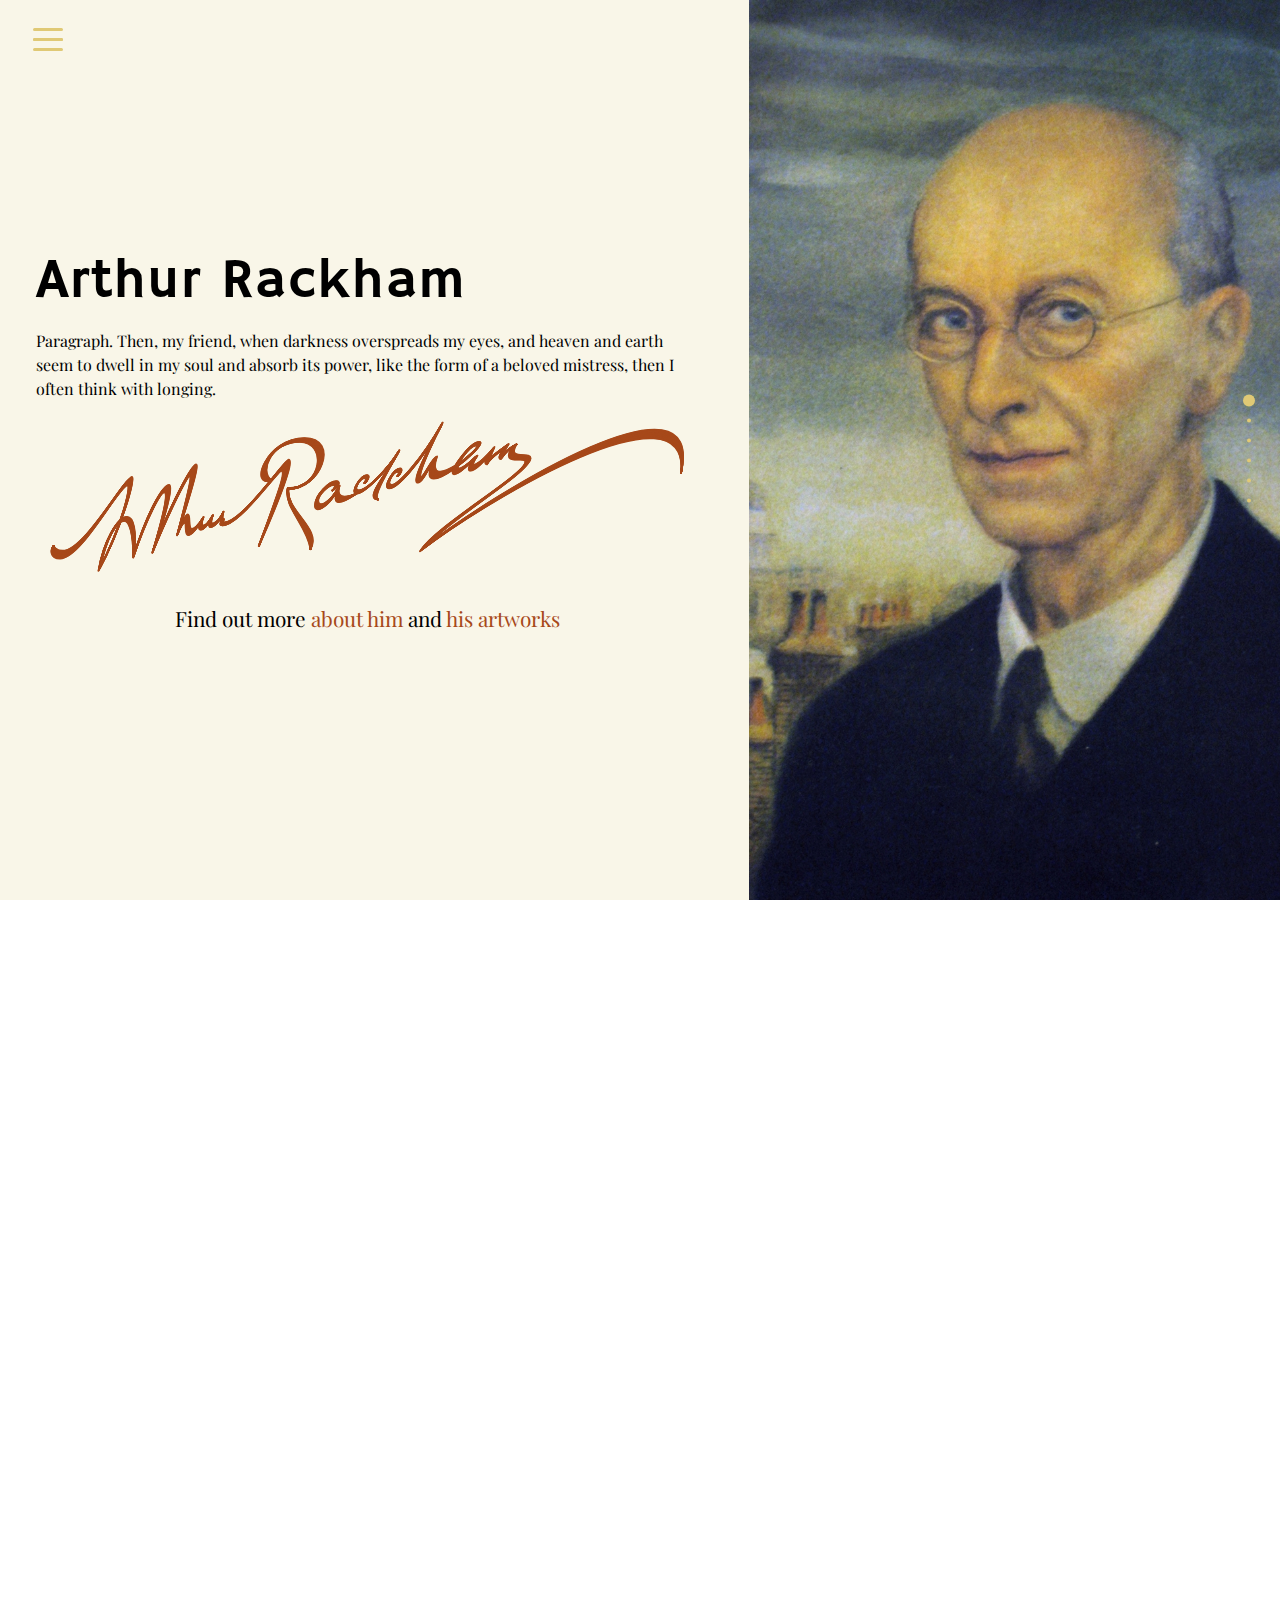
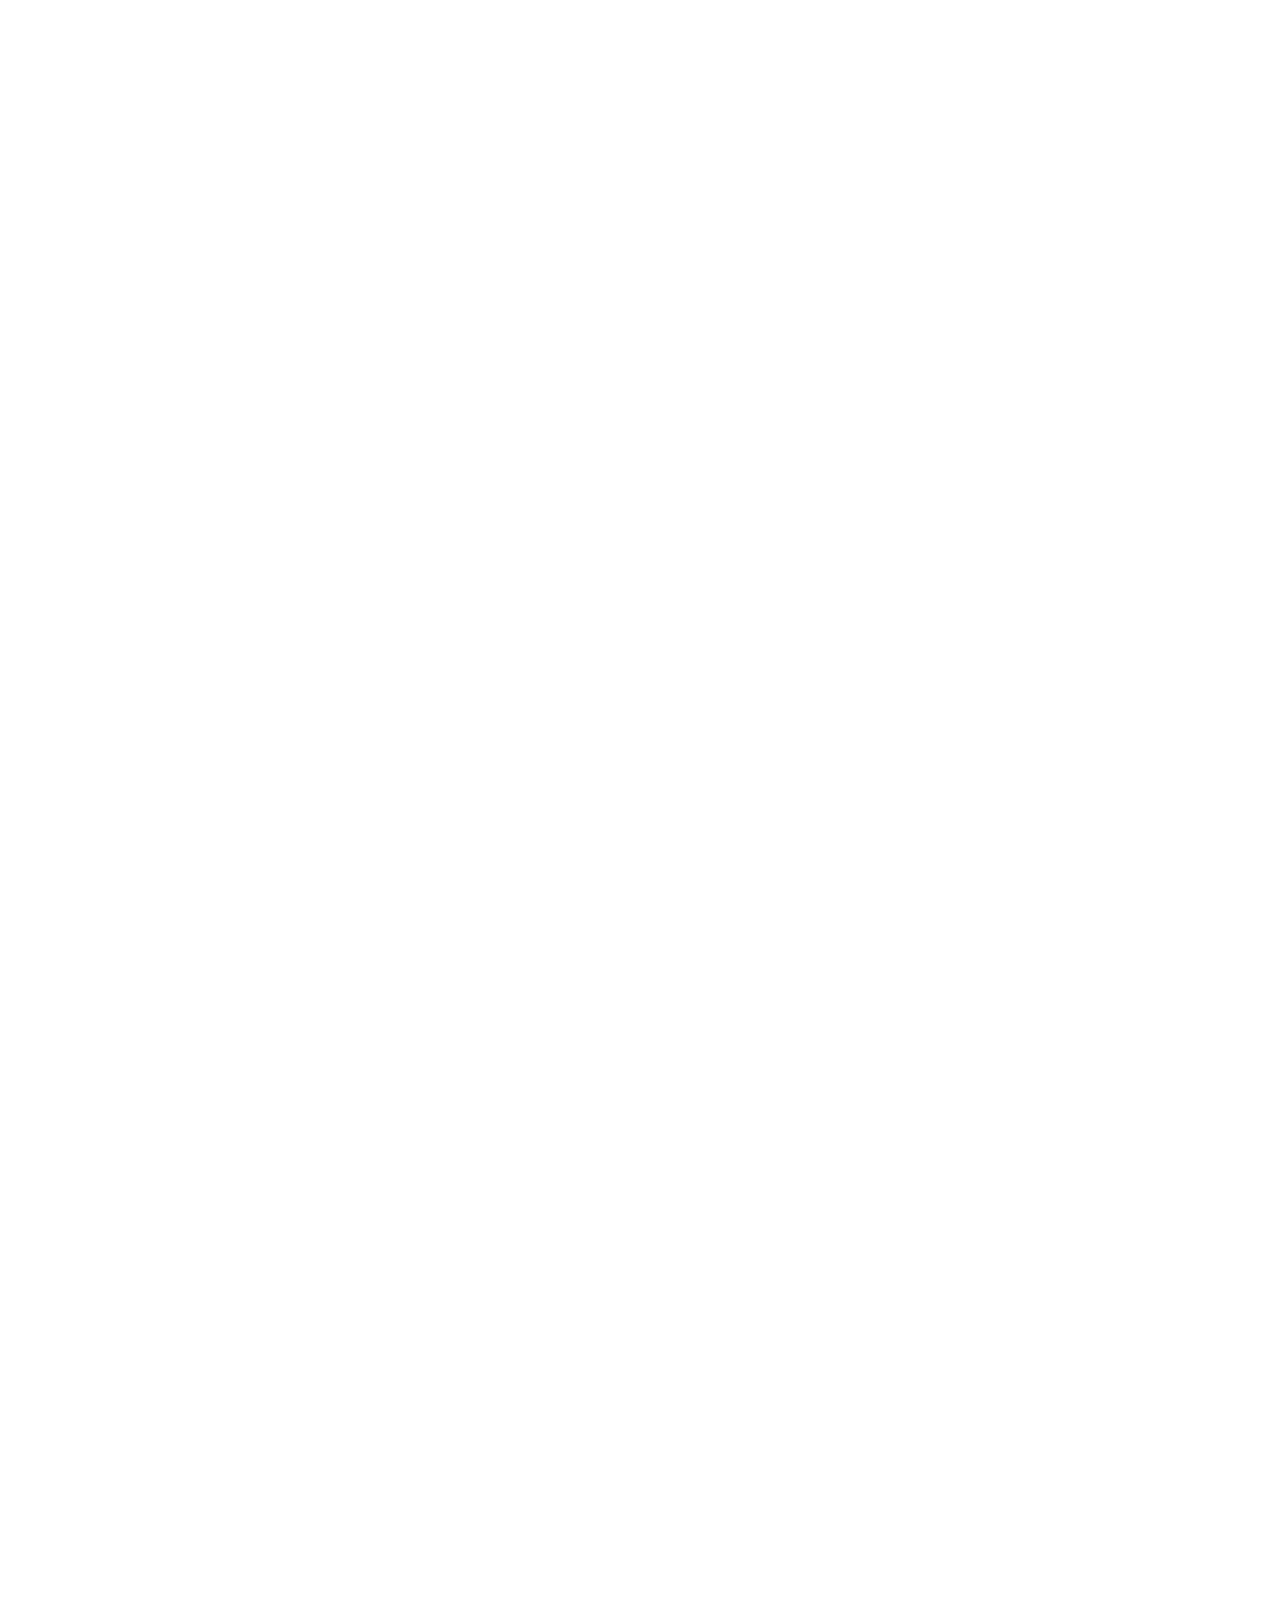
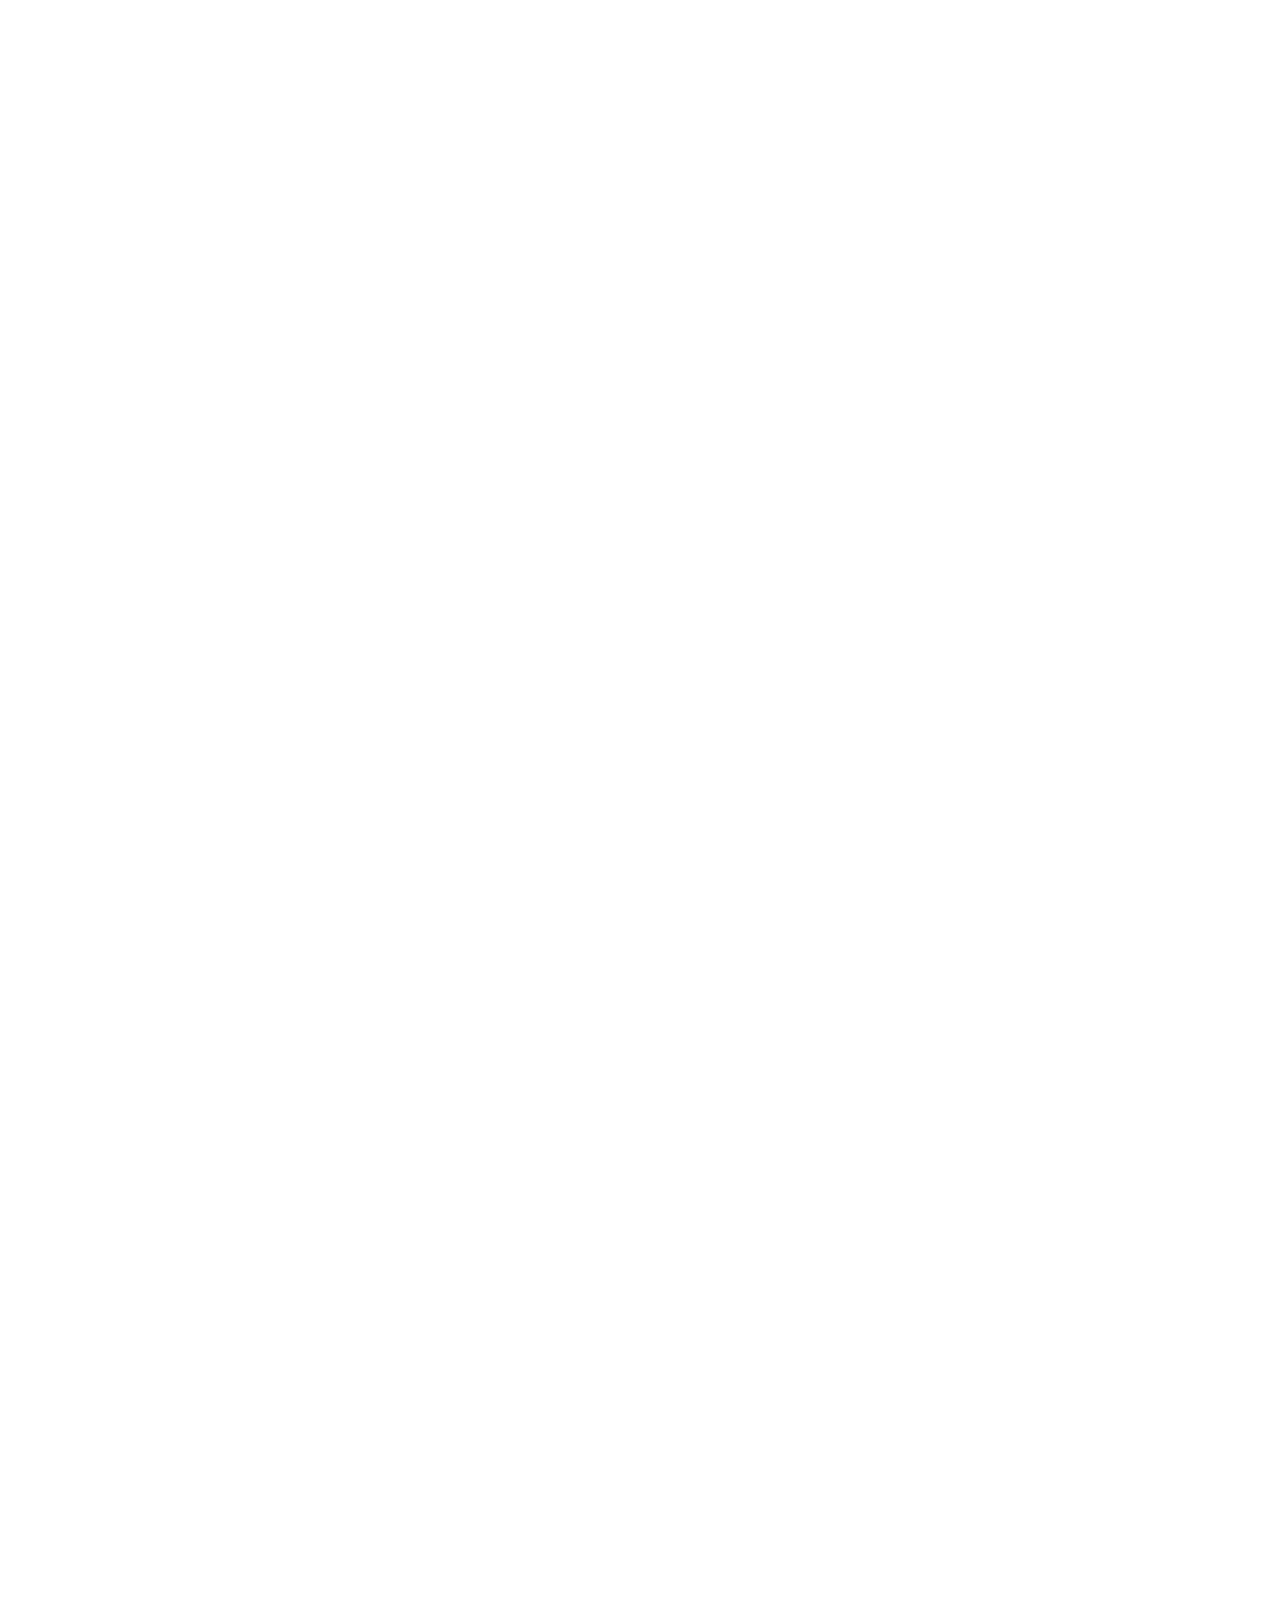
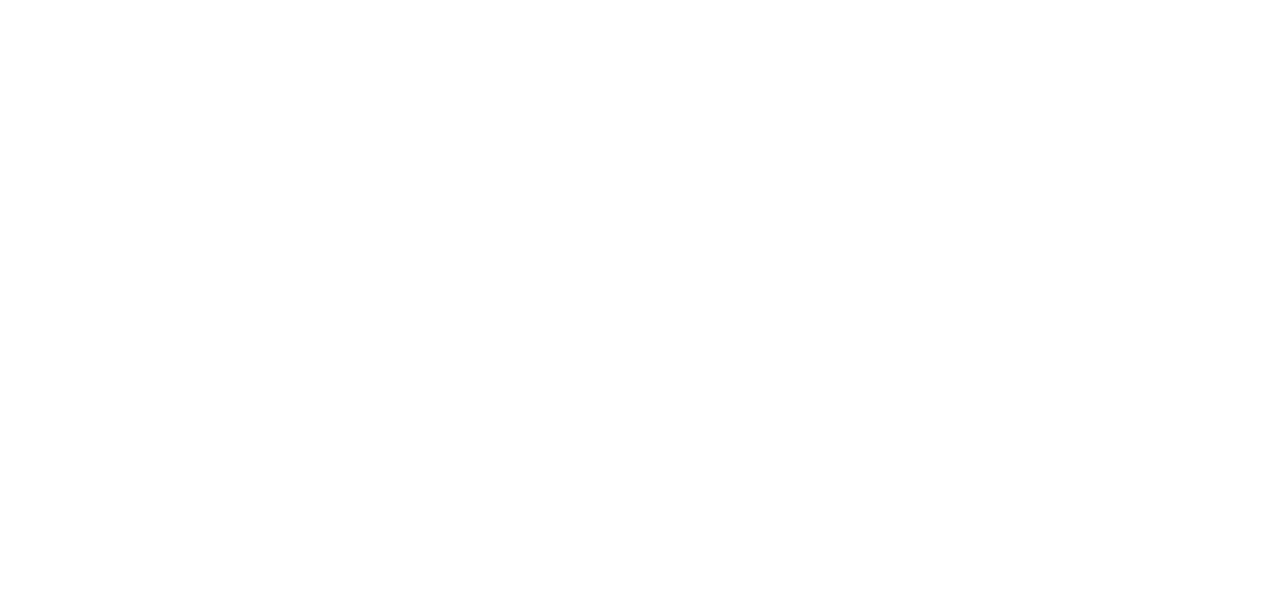
==== demo.html @ e1619327 "new" ====
<!DOCTYPE html>
<html>

<head>
  <meta charset="utf-8">
  <meta name="viewport" content="width=device-width, initial-scale=1">
  <link rel="stylesheet" href="https://cdnjs.cloudflare.com/ajax/libs/font-awesome/4.7.0/css/font-awesome.min.css" type="text/css">
  <link rel="stylesheet" href="theme.css" type="text/css">
  <link rel="stylesheet" href="css/fader.css" type="text/css">
  <link rel="stylesheet" href="css/signmylogo.css">
  <link rel="stylesheet" href="css/signmylogo-nav.css">
  <link rel="stylesheet" href="css/animated_nav_icon.css">
  <link rel="stylesheet" href="css/fullpage.min.css">
</head>

<body oncontextmenu="return false">
  <svg id="fader" class="fade-out"></svg>
  <script> fadeInPage();
  </script>
  <nav class="navbar navbar-light py-3 px-1 fixed-top">
    <div class="container-fluid">
      <button class="navbar-toggler nav-button border-0 mr-auto" type="button" data-toggle="collapse" data-target="#navbar4" onclick="switchColor()">
        <div class="animated-icon"><span></span><span></span><span></span><span></span></div>
      </button>
      <div class="collapse navbar-collapse text-center justify-content-center" id="navbar4" style="">
        <ul class="navbar-nav">
          <li class="brand nav-item pb-0 mb-0"><a class="nav-link navbar-brand" href="index"><img class="d-inline-block align-top d-flex align-items-center img-fluid" src="img/signmylogo-logo - inverted.png" width="180"></a></li>
          <li class="nav-item align-items-center d-flex justify-content-center py-1"><a class="nav-link disabled" href="demo">SEE DEMO</a></li>
          <li class="nav-item align-items-center d-flex justify-content-center py-1"><a class="nav-link" href="">WHY SIGNMYLOGO?</a></li>
          <li class="nav-item align-items-center d-flex justify-content-center py-1"><a class="nav-link" href="">HOW TO ORDER</a></li>
        </ul>
      </div>
    </div>
  </nav>
  <div id="fullpage">
    <div class="section bg-light" data-anchor="ArthurRackham">
      <div class="container-fluid px-0 h-100">
        <div class="row h-100">
          <div class="signature col-xl-7 col-lg-7 col-sm-12 col-12 pb-sm-0 d-flex justify-content-center align-items-center">
            <div class="signature-inner row w-100">
              <div class="col-12 my-auto px-md-4">
                <div class="row">
                  <div class="caption col-12" style="">
                    <h1 class="display-4" style="color:#000000 !important">Arthur Rackham</h1>
                    <p style="color:#000000 !important">Paragraph. Then, my friend, when darkness overspreads my eyes, and heaven and earth seem to dwell in my soul and absorb its power, like the form of a beloved mistress, then I often think with longing.</p>
                  </div>
                </div>
                <div class="row">
                  <div class="col-12 mx-auto px-0">
                    <object type="image/svg+xml" data="img/signatures/arthur-rackham.svg" id="arthur-rackham"></object>
                  </div>
                  <div class="svg-title-mobile px-0 mx-auto col-10">
                    <h2 class="text-center text-lg-left mb-0 pt-3" style="color:#000000 !important">Arthur Rackham</h2>
                    <p class="text-light text-center text-lg-left pb-3 lead" style="color:#a7491a !important">English book illustrator</p>
                  </div>
                  <div class="svg-title-desktop col-12 order-first order-lg-last">
                    <p class="text-light lead text-center pt-3" style="color:#000000 !important">Find out more <a href="https://en.wikipedia.org/wiki/Arthur_Rackham" class="text-decoration-none" target="_blank"><span style="color:#a7491a">about him</span></a> and <a href="https://www.google.com/search?q=arthur+rackham+illustrations" target="_blank" class="text-decoration-none"><span style="color:#a7491a">his artworks</span></a></p>
                  </div>
                </div>
              </div>
            </div>
          </div>
          <div class="portrait col-xl-5 col-lg-5 col-sm-12 col-12 px-0 order-first order-lg-last" style="background-image: url(&quot;img/Arthur_rackham_selfportrait.jpg&quot;); background-position: center center; background-size: cover; background-repeat: no-repeat;">
          </div>
        </div>
      </div>
    </div>
    <div class="section bg-light" data-anchor="ToveJansson">
      <div class="container-fluid px-0 h-100">
        <div class="row h-100">
          <div class="portrait col-xl-5 col-lg-5 col-sm-12 col-12 px-0" style="	background-image: url(img/jansson-smoking-girl.jpg);	background-position: center center;	background-size: cover;	background-repeat: no-repeat;">
          </div>
          <div class="signature col-xl-7 col-lg-7 col-sm-12 col-12 pb-sm-0 d-flex justify-content-center align-items-center">
            <div class="signature-inner row w-100">
              <div class="col-12 my-auto px-md-4">
                <div class="row">
                  <div class="caption col-12">
                    <h1 class="display-4" style="color:#105d64 !important">Tove Jansson</h1>
                    <p style="color:#105d64 !important">Paragraph. Then, my friend, when darkness overspreads my eyes, and heaven and earth seem to dwell in my soul and absorb its power, like the form of a beloved mistress, then I often think with longing.</p>
                  </div>
                </div>
                <div class="row">
                  <div class="col-12 mx-auto px-0">
                    <object type="image/svg+xml" data="img/signatures/tove-jansson.svg" id="tove-jansson"></object>
                  </div>
                  <div class="svg-title-mobile px-0 mx-auto col-10">
                    <h2 class="text-center text-lg-left mb-0 pt-3" style="color:#105d64 !important">Tove Jansson</h2>
                    <p class="text-light text-center text-lg-left pb-3 lead" style="color:#9b4531 !important">Finnish book illustrator</p>
                  </div>
                  <div class="svg-title-desktop col-12 order-first order-lg-last">
                    <p class="text-light lead text-center pt-3" style="color:#10645c !important">Find out more <a href="https://en.wikipedia.org/wiki/Tove_Jansson" class="text-decoration-none" target="_blank"><span style="color:#9b4531">about her</span></a> and <a href="https://www.google.com/search?q=tove+jansson+illustrations" target="_blank" class="text-decoration-none"><span style="color:#9b4531">her artworks</span></a></p>
                  </div>
                </div>
              </div>
            </div>
          </div>
        </div>
      </div>
    </div>
    <div class="section bg-light" data-anchor="WilliamMorris">
      <div class="container-fluid px-0 h-100">
        <div class="row h-100">
          <div class="signature col-xl-7 col-lg-7 col-sm-12 col-12 pb-sm-0 d-flex justify-content-center align-items-center">
            <div class="signature-inner row w-100">
              <div class="col-12 my-auto px-md-4">
                <div class="row">
                  <div class="caption col-12">
                    <h1 class="display-4" style="color:#335109 !important">William Morris</h1>
                    <p style="color:#335109 !important">Paragraph. Then, my friend, when darkness overspreads my eyes, and heaven and earth seem to dwell in my soul and absorb its power, like the form of a beloved mistress, then I often think with longing.</p>
                  </div>
                </div>
                <div class="row">
                  <div class="mx-auto px-0 col-11">
                    <object type="image/svg+xml" data="img/signatures/william-morris.svg" id="william-morris"></object>
                  </div>
                  <div class="svg-title-mobile px-0 mx-auto col-10">
                    <h2 class="text-center text-lg-left mb-0 pt-3" style="color:#335109 !important">William Morris</h2>
                    <p class="text-light text-center text-lg-left pb-3 lead" style="color:#6b2e0a !important">British textile designer &amp; poet</p>
                  </div>
                  <div class="svg-title-desktop col-12 order-first order-lg-last">
                    <p class="text-light lead text-center pt-3" style="color:#335109 !important">Find out more <a href="https://en.wikipedia.org/wiki/William_Morris" class="text-decoration-none" target="_blank"><span style="color:#6b2e0a">about him</span></a> and <a href="https://www.google.com/search?q=william+morris+textile+designs" target="_blank" class="text-decoration-none"><span style="color:#6b2e0a">his artworks</span></a></p>
                  </div>
                </div>
              </div>
            </div>
          </div>
          <div class="portrait col-xl-5 col-lg-5 col-sm-12 col-12 px-0 order-first order-lg-last" style="	background-image: url(img/william-morris.jpg);	background-position: center center;	background-size: cover;	background-repeat: no-repeat;">
          </div>
        </div>
      </div>
    </div>
    <div class="section bg-light" data-anchor="RuthOrkin">
      <div class="container-fluid px-0 h-100">
        <div class="row h-100">
          <div class="signature col-xl-7 col-lg-7 col-sm-12 col-12 pb-sm-0 d-flex justify-content-center align-items-center">
            <div class="signature-inner row w-100">
              <div class="col-12 my-auto px-md-4">
                <div class="row">
                  <div class="caption col-12">
                    <h1 class="display-4" style="color:#000000 !important">Ruth Orkin</h1>
                    <p style="color:#000000 !important">Paragraph. Then, my friend, when darkness overspreads my eyes, and heaven and earth seem to dwell in my soul and absorb its power, like the form of a beloved mistress, then I often think with longing.</p>
                  </div>
                </div>
                <div class="row">
                  <div class="mx-auto px-0 col-11" style="">
                    <object type="image/svg+xml" data="img/signatures/ruth-orkin.svg" id="ruth-orkin"></object>
                  </div>
                  <div class="svg-title-mobile px-0 mx-auto col-10">
                    <h2 class="text-center text-lg-left mb-0 pt-3" style="color:#000000 !important">Ruth Orkin</h2>
                    <p class="text-light text-center text-lg-left pb-3 lead" style="color:#2c599b !important">American photographer, photojournalist, and filmmaker</p>
                  </div>
                  <div class="svg-title-desktop col-12 order-first order-lg-last" style="">
                    <p class="text-light lead text-center pt-3" style="color:#000000 !important">Find out more <a href="https://en.wikipedia.org/wiki/Ruth_Orkin" class="text-decoration-none" target="_blank"><span style="color:#2c599b">about her</span></a> and <a href="https://www.google.com/search?q=ruth+orkin+photos" target="_blank" class="text-decoration-none"><span style="color:#2c599b">her artworks</span></a></p>
                  </div>
                </div>
              </div>
            </div>
          </div>
          <div class="portrait col-xl-5 col-lg-5 col-sm-12 col-12 px-0 order-first order-lg-last" style="	background-image: url(img/d6eb5d8db618a93fa6af0f9e6582d50f.jpg);	background-position: center center;	background-size: cover;	background-repeat: no-repeat;">
          </div>
        </div>
      </div>
    </div>
    <div class="section" data-anchor="EdwardHopper" style="background:#033a4d">
      <div class="container-fluid px-0 h-100">
        <div class="row h-100">
          <div class="signature col-xl-7 col-lg-7 col-sm-12 col-12 pb-sm-0 d-flex justify-content-center">
            <div class="signature-inner row w-100">
              <div class="col-12 my-auto px-md-4">
                <div class="row">
                  <div class="caption col-12">
                    <h1 class="display-4" style="color:#bce3d8 !important">Edward Hopper</h1>
                    <p style="color:#bce3d8 !important">Paragraph. Then, my friend, when darkness overspreads my eyes, and heaven and earth seem to dwell in my soul and absorb its power, like the form of a beloved mistress, then I often think with longing.</p>
                  </div>
                </div>
                <div class="row">
                  <div class="col-xl-9 col-lg-10 col-md-9 mx-auto px-0 col-9">
                    <object type="image/svg+xml" data="img/signatures/edward-hopper.svg" id="edward-hopper"></object>
                  </div>
                  <div class="svg-title-mobile px-0 mx-auto col-10">
                    <h2 class="text-center text-lg-left mb-0 pt-3" style="color:#bce3d8 !important">Edward Hopper</h2>
                    <p class="text-light text-center text-lg-left pb-3 lead" style="color:#e0c975 !important">American realist painter</p>
                  </div>
                  <div class="svg-title-desktop col-12 order-first order-lg-last" style="">
                    <p class="text-light lead text-center pt-3" style="color:#bce3d8 !important">Find out more <a href="https://en.wikipedia.org/wiki/Edward_Hopper" class="text-decoration-none" target="_blank"><span style="color:#e0c975">about him</span></a> and <a href="https://www.google.com/search?q=edward+hopper+paintings" target="_blank" class="text-decoration-none"><span style="color:#e0c975">his artworks</span></a></p>
                  </div>
                </div>
              </div>
            </div>
          </div>
          <div class="portrait col-xl-5 col-lg-5 col-sm-12 col-12 px-0 order-first order-lg-last" style="	background-image: url(img/142500.jpg);	background-position: center center;	background-size: cover;	background-repeat: no-repeat;">
          </div>
        </div>
      </div>
    </div>
    <div class="section" data-anchor="ClaudeMonet" style="background:#fcf9ed">
      <div class="container-fluid px-0 h-100">
        <div class="row h-100">
          <div class="portrait col-xl-5 col-lg-5 col-sm-12 col-12 px-0" style="	background-image: url(img/Autoportret_Claude_Monet.jpg);	background-position: center center;	background-size: cover;	background-repeat: no-repeat;">
          </div>
          <div class="signature col-xl-7 col-lg-7 col-sm-12 col-12 pb-sm-0 d-flex justify-content-center align-items-center">
            <div class="signature-inner row w-100">
              <div class="col-12 my-auto px-md-4">
                <div class="row">
                  <div class="caption col-12">
                    <h1 class="display-4" style="color:#592f6e !important">Claude Monet</h1>
                    <p style="color:#592f6e !important">Paragraph. Then, my friend, when darkness overspreads my eyes, and heaven and earth seem to dwell in my soul and absorb its power, like the form of a beloved mistress, then I often think with longing.</p>
                  </div>
                </div>
                <div class="row">
                  <div class="col-12 mx-auto px-0">
                    <object type="image/svg+xml" data="img/signatures/claude-monet.svg" id="claude-monet"></object>
                  </div>
                  <div class="svg-title-mobile px-0 mx-auto col-10">
                    <h2 class="text-center text-lg-left mb-0 pt-3" style="color:#592f6e !important">Claude Monet</h2>
                    <p class="text-light text-center text-lg-left pb-3 lead" style="color:#ae501c !important">French impressionist painter</p>
                  </div>
                  <div class="svg-title-desktop col-12 order-first order-lg-last">
                    <p class="text-light lead text-center pt-3" style="color:#592f6e !important">Find out more <a href="https://en.wikipedia.org/wiki/Claude_Monet" class="text-decoration-none" target="_blank"><span style="color:#ae501c">about him</span></a> and <a href="https://www.google.com/search?q=claude+monet+paintings" target="_blank" class="text-decoration-none"><span style="color:#ae501c">his artworks</span></a></p>
                  </div>
                </div>
              </div>
            </div>
          </div>
        </div>
      </div>
    </div>
  </div>
  <script src="https://ajax.googleapis.com/ajax/libs/jquery/3.5.1/jquery.min.js"></script>
  <script src="https://cdnjs.cloudflare.com/ajax/libs/popper.js/1.16.0/umd/popper.min.js"></script>
  <script src="https://maxcdn.bootstrapcdn.com/bootstrap/4.5.2/js/bootstrap.min.js"></script>
  <script src="js/fader.js"></script>
  <script src="js/nav.slide.down.transition.js"></script>
  <script src="js/dropdown.transition.js" style=""></script>
  <script src="js/fullpage.min.js" style=""></script>
  <script>
    $(document).ready(function() {
      $('.nav-button').on('click', function() {
        $('.animated-icon').toggleClass('open');
      });
    });
  </script>
  <script>
    $("body").on("contextmenu", "img", function(e) {
      return false;
    });
  </script>
  <script>
    $('.btn, .btn-outline, .btn-lg').click(function() {
      var sectionTo = $(this).attr('href');
      $('html, body').animate({
        scrollTop: $(sectionTo).offset().top
      }, 2000);
    });
  </script>
  <script>
    function switchColor() {
      var element = document.body;
      element.classList.toggle("switch-color");
    }
  </script>
  <script>
    $(function() {
      $(window).bind("resize", function() {
        if ($(this).width() < 991) {
          $('.navbar-toggler').removeClass('mr-auto').addClass('ml-auto')
        } else {
          $('.navbar-toggler').removeClass('ml-auto').addClass('mr-auto')
        }
      }).resize();
    });
  </script>
  <script style="">
    new fullpage('#fullpage', {
      scrollingSpeed: 500,
      loopBottom: true,
      navigation: true,
      navigationPosition: 'right',
      navigationTooltips: ['Arthur Rackham', 'Tove Jansson', 'William Morris', 'Ruth Orkin', 'Edward Hopper', 'Claude Monet']
    });
  </script>
  <script>
    let vh = window.innerHeight * 0.01;
    document.documentElement.style.setProperty('--vh', `${vh}px`);
    window.addEventListener('resize', () => {
      let vh = window.innerHeight * 0.01;
      document.documentElement.style.setProperty('--vh', `${vh}px`);
    });
  </script>
</body>

</html>
---- theme.css ----
@import url("https://fonts.googleapis.com/css2?family=Hammersmith+One&display=swap");
@import url("https://fonts.googleapis.com/css2?family=Playfair+Display:ital,wght@0,400;0,600;1,400&display=swap");
@font-face {
  font-family: 'Salzburg';
  src: url("fonts/Salzburg.ttf"); }

/* Remove scroll bar in Chrome */
html::-webkit-scrollbar {
  display: none; }

/* Remove scroll bar in Firefox */
html {
  scrollbar-width: none; }

/* Full-height cover section
html, body {
   height:100%;
} */
/* Override navbar's font style & Add hover transition */
.nav-link {
  font-family: 'Hammersmith One' !important; }

.nav-item a {
  color: black !important;
  transition: 0.3s !important; }

.nav-item:hover a {
  color: #af3618 !important;
  transition: 0.3s !important; }

.navbar img {
  /* Add transition while shrinking logo on scroll */
  transition: 0.8s !important; }

/* Override dropdown's click highlight color */
.dropdown-item:active {
  background-color: transparent !important; }

/* Remove outline around selected buttons */
*:focus {
  outline: 0 !important; }

/* Override letter spacing in buttons */
.btn {
  letter-spacing: 0.05rem; }

/* Button hover transition */
.btn-outline-light, .btn-outline-dark {
  transition: background .5s ease !important; }

.btn-dark {
  background: #f9f6e8 !important;
  color: #af3618 !important;
  border: 3px solid #af3618 !important;
  transition: background .5s ease !important; }

.btn-dark:hover {
  background: #af3618 !important;
  color: #f9f6e8 !important;
  border: 3px solid #af3618 !important;
  transition: background .5s ease !important; }

.btn-primary {
  border: none !important;
  transition: background .5s ease !important; }

.btn-primary:hover {
  background: white !important;
  color: #af3618 !important;
  border: none !important;
  transition: background .5s ease !important; }

/* Override letter spacing in headings */
h1 {
  letter-spacing: 0.05rem; }

h2 {
  letter-spacing: 0.05rem; }

h3 {
  letter-spacing: 0.05rem; }

h4 {
  letter-spacing: 0.05rem; }

h5 {
  letter-spacing: 0.05rem; }

h6 {
  letter-spacing: 0.05rem; }

/* Drop caps for paragraphs */
drop {
  float: left;
  line-height: 85%;
  width: .7em;
  font-size: 450%;
  font-family: 'Playfair Display', serif; }

/* Adjust owl carousel's slide height */
.slide-item {
  height: 850px; }

/* Styling owl carousel's prev & next buttons */
.owl-prev, .owl-next {
  position: absolute;
  top: 50%;
  -webkit-transform: translateY(-50%);
          transform: translateY(-50%);
  border: 0px solid black; }

.owl-prev {
  left: 20px; }

.owl-next {
  right: 20px; }

.owl-prev i, .owl-next i {
  -webkit-transform: scale(3, 3);
          transform: scale(3, 3);
  color: #ffffff; }

.owl-carousel .owl-item {
  -webkit-transform: translate3d(0px, 0px, 0px); }

/* Responsive layout for overlapping elements */
.overlapping-text {
  margin-top: 100px;
  margin-left: -200px;
  margin-bottom: 150px;
  z-index: -1; }

.overlapping-image {
  z-index: 1; }

@media only screen and (max-width: 767px) {
  .overlapping-text {
    margin: 0;
    margin-top: -200px; } }

/* Remove blank space below footer on iPad */
body {
  padding-bottom: 0 !important;
  margin-bottom: 0 !important; }

/* Animated SVGs */
#signmylogo {
  opacity: 0; }

#signmylogo.animated {
  opacity: 1; }
  #signmylogo.animated .BYmjNPRl_0 {
    stroke-dasharray: 55 57;
    stroke-dashoffset: 56;
    -webkit-animation: BYmjNPRl_draw 700ms ease 0ms forwards;
            animation: BYmjNPRl_draw 700ms ease 0ms forwards; }
  #signmylogo.animated .BYmjNPRl_1 {
    stroke-dasharray: 55 57;
    stroke-dashoffset: 56;
    -webkit-animation: BYmjNPRl_draw 700ms ease 0ms forwards;
            animation: BYmjNPRl_draw 700ms ease 0ms forwards; }

@-webkit-keyframes BYmjNPRl_draw {
  100% {
    stroke-dashoffset: 0; } }

@keyframes BYmjNPRl_draw {
  100% {
    stroke-dashoffset: 0; } }

@-webkit-keyframes BYmjNPRl_fade {
  0% {
    stroke-opacity: 1; }
  91.48936170212767% {
    stroke-opacity: 1; }
  100% {
    stroke-opacity: 0; } }

@keyframes BYmjNPRl_fade {
  0% {
    stroke-opacity: 1; }
  91.48936170212767% {
    stroke-opacity: 1; }
  100% {
    stroke-opacity: 0; } }
  #signmylogo.animated .hMniVvKr_0 {
    stroke-dasharray: 7 9;
    stroke-dashoffset: 8;
    -webkit-animation: hMniVvKr_draw 700ms ease 0ms forwards;
            animation: hMniVvKr_draw 700ms ease 0ms forwards; }
  #signmylogo.animated .hMniVvKr_1 {
    stroke-dasharray: 15 17;
    stroke-dashoffset: 16;
    -webkit-animation: hMniVvKr_draw 700ms ease 0ms forwards;
            animation: hMniVvKr_draw 700ms ease 0ms forwards; }
  #signmylogo.animated .hMniVvKr_2 {
    stroke-dasharray: 60 62;
    stroke-dashoffset: 61;
    -webkit-animation: hMniVvKr_draw 700ms ease 0ms forwards;
            animation: hMniVvKr_draw 700ms ease 0ms forwards; }
  #signmylogo.animated .hMniVvKr_3 {
    stroke-dasharray: 61 63;
    stroke-dashoffset: 62;
    -webkit-animation: hMniVvKr_draw 700ms ease 0ms forwards;
            animation: hMniVvKr_draw 700ms ease 0ms forwards; }

@-webkit-keyframes hMniVvKr_draw {
  100% {
    stroke-dashoffset: 0; } }

@keyframes hMniVvKr_draw {
  100% {
    stroke-dashoffset: 0; } }

@-webkit-keyframes hMniVvKr_fade {
  0% {
    stroke-opacity: 1; }
  91.48936170212767% {
    stroke-opacity: 1; }
  100% {
    stroke-opacity: 0; } }

@keyframes hMniVvKr_fade {
  0% {
    stroke-opacity: 1; }
  91.48936170212767% {
    stroke-opacity: 1; }
  100% {
    stroke-opacity: 0; } }
  #signmylogo.animated .KFThoDDT_0 {
    stroke-dasharray: 231 233;
    stroke-dashoffset: 232;
    -webkit-animation: KFThoDDT_draw 900ms ease-in-out 0ms forwards;
            animation: KFThoDDT_draw 900ms ease-in-out 0ms forwards; }

@-webkit-keyframes KFThoDDT_draw {
  100% {
    stroke-dashoffset: 0; } }

@keyframes KFThoDDT_draw {
  100% {
    stroke-dashoffset: 0; } }

@-webkit-keyframes KFThoDDT_fade {
  0% {
    stroke-opacity: 1; }
  91.83673469387755% {
    stroke-opacity: 1; }
  100% {
    stroke-opacity: 0; } }

@keyframes KFThoDDT_fade {
  0% {
    stroke-opacity: 1; }
  91.83673469387755% {
    stroke-opacity: 1; }
  100% {
    stroke-opacity: 0; } }
  #signmylogo.animated .AmGCHOhW_0 {
    stroke-dasharray: 110 112;
    stroke-dashoffset: 111;
    -webkit-animation: AmGCHOhW_draw 600ms ease 0ms forwards;
            animation: AmGCHOhW_draw 600ms ease 0ms forwards; }

@-webkit-keyframes AmGCHOhW_draw {
  100% {
    stroke-dashoffset: 0; } }

@keyframes AmGCHOhW_draw {
  100% {
    stroke-dashoffset: 0; } }

@-webkit-keyframes AmGCHOhW_fade {
  0% {
    stroke-opacity: 1; }
  91.30434782608695% {
    stroke-opacity: 1; }
  100% {
    stroke-opacity: 0; } }

@keyframes AmGCHOhW_fade {
  0% {
    stroke-opacity: 1; }
  91.30434782608695% {
    stroke-opacity: 1; }
  100% {
    stroke-opacity: 0; } }
  #signmylogo.animated .signmylogo-stroke1 path {
    -webkit-animation-delay: 0.8s;
            animation-delay: 0.8s; }
  #signmylogo.animated .signmylogo-stroke2 path {
    -webkit-animation-delay: 1.2s;
            animation-delay: 1.2s; }
  #signmylogo.animated .signmylogo-stroke3 path {
    -webkit-animation-delay: 0.3s;
            animation-delay: 0.3s; }
  #signmylogo.animated .signmylogo-stroke4 path {
    -webkit-animation-delay: 1.2s;
            animation-delay: 1.2s; }

/*!
 * Bootstrap v4.3.1 (https://getbootstrap.com/)
 * Copyright 2011-2019 The Bootstrap Authors
 * Copyright 2011-2019 Twitter, Inc.
 * Licensed under MIT (https://github.com/twbs/bootstrap/blob/master/LICENSE)
 */
:root {
  --blue: #007bff;
  --indigo: #6610f2;
  --purple: #6f42c1;
  --pink: #e83e8c;
  --red: #dc3545;
  --orange: #fd7e14;
  --yellow: #ffc107;
  --green: #28a745;
  --teal: #20c997;
  --cyan: #17a2b8;
  --white: #fff;
  --gray: #6c757d;
  --gray-dark: #343a40;
  --primary: black;
  --secondary: #af3618;
  --success: #28a745;
  --info: white;
  --warning: #ffc107;
  --danger: #dc3545;
  --light: #f9f6e8;
  --dark: black;
  --breakpoint-xs: 0;
  --breakpoint-sm: 576px;
  --breakpoint-md: 768px;
  --breakpoint-lg: 992px;
  --breakpoint-xl: 1200px;
  --font-family-sans-serif: -apple-system, BlinkMacSystemFont, "Segoe UI", Roboto, "Helvetica Neue", Arial, "Noto Sans", sans-serif, "Apple Color Emoji", "Segoe UI Emoji", "Segoe UI Symbol", "Noto Color Emoji";
  --font-family-monospace: SFMono-Regular, Menlo, Monaco, Consolas, "Liberation Mono", "Courier New", monospace; }

*,
*::before,
*::after {
  box-sizing: border-box; }

html {
  font-family: sans-serif;
  line-height: 1.15;
  -webkit-text-size-adjust: 100%;
  -webkit-tap-highlight-color: rgba(0, 0, 0, 0); }

article, aside, figcaption, figure, footer, header, hgroup, main, nav, section {
  display: block; }

body {
  margin: 0;
  font-family: "Playfair Display", serif;
  font-size: 1rem;
  font-weight: 400;
  line-height: 1.5;
  color: black;
  text-align: left;
  background-color: white; }

[tabindex="-1"]:focus {
  outline: 0 !important; }

hr {
  box-sizing: content-box;
  height: 0;
  overflow: visible; }

h1, h2, h3, h4, h5, h6 {
  margin-top: 0;
  margin-bottom: 0.75rem; }

p {
  margin-top: 0;
  margin-bottom: 1rem; }

abbr[title],
abbr[data-original-title] {
  text-decoration: underline;
  -webkit-text-decoration: underline dotted;
          text-decoration: underline dotted;
  cursor: help;
  border-bottom: 0;
  text-decoration-skip-ink: none; }

address {
  margin-bottom: 1rem;
  font-style: normal;
  line-height: inherit; }

ol,
ul,
dl {
  margin-top: 0;
  margin-bottom: 1rem; }

ol ol,
ul ul,
ol ul,
ul ol {
  margin-bottom: 0; }

dt {
  font-weight: 700; }

dd {
  margin-bottom: .5rem;
  margin-left: 0; }

blockquote {
  margin: 0 0 1rem; }

b,
strong {
  font-weight: bolder; }

small {
  font-size: 80%; }

sub,
sup {
  position: relative;
  font-size: 75%;
  line-height: 0;
  vertical-align: baseline; }

sub {
  bottom: -.25em; }

sup {
  top: -.5em; }

a {
  color: black;
  text-decoration: none;
  background-color: transparent; }
  a:hover {
    color: black;
    text-decoration: underline; }

a:not([href]):not([tabindex]) {
  color: inherit;
  text-decoration: none; }
  a:not([href]):not([tabindex]):hover, a:not([href]):not([tabindex]):focus {
    color: inherit;
    text-decoration: none; }
  a:not([href]):not([tabindex]):focus {
    outline: 0; }

pre,
code,
kbd,
samp {
  font-family: SFMono-Regular, Menlo, Monaco, Consolas, "Liberation Mono", "Courier New", monospace;
  font-size: 1em; }

pre {
  margin-top: 0;
  margin-bottom: 1rem;
  overflow: auto; }

figure {
  margin: 0 0 1rem; }

img {
  vertical-align: middle;
  border-style: none; }

svg {
  overflow: hidden;
  vertical-align: middle; }

table {
  border-collapse: collapse; }

caption {
  padding-top: 0.75rem;
  padding-bottom: 0.75rem;
  color: #6c757d;
  text-align: left;
  caption-side: bottom; }

th {
  text-align: inherit; }

label {
  display: inline-block;
  margin-bottom: 0.5rem; }

button {
  border-radius: 0; }

button:focus {
  outline: 1px dotted;
  outline: 5px auto -webkit-focus-ring-color; }

input,
button,
select,
optgroup,
textarea {
  margin: 0;
  font-family: inherit;
  font-size: inherit;
  line-height: inherit; }

button,
input {
  overflow: visible; }

button,
select {
  text-transform: none; }

select {
  word-wrap: normal; }

button,
[type="button"],
[type="reset"],
[type="submit"] {
  -webkit-appearance: button; }

button:not(:disabled),
[type="button"]:not(:disabled),
[type="reset"]:not(:disabled),
[type="submit"]:not(:disabled) {
  cursor: pointer; }

button::-moz-focus-inner,
[type="button"]::-moz-focus-inner,
[type="reset"]::-moz-focus-inner,
[type="submit"]::-moz-focus-inner {
  padding: 0;
  border-style: none; }

input[type="radio"],
input[type="checkbox"] {
  box-sizing: border-box;
  padding: 0; }

input[type="date"],
input[type="time"],
input[type="datetime-local"],
input[type="month"] {
  -webkit-appearance: listbox; }

textarea {
  overflow: auto;
  resize: vertical; }

fieldset {
  min-width: 0;
  padding: 0;
  margin: 0;
  border: 0; }

legend {
  display: block;
  width: 100%;
  max-width: 100%;
  padding: 0;
  margin-bottom: .5rem;
  font-size: 1.5rem;
  line-height: inherit;
  color: inherit;
  white-space: normal; }
  @media (max-width: 1200px) {
    legend {
      font-size: calc(1.275rem + 0.3vw) ; } }

progress {
  vertical-align: baseline; }

[type="number"]::-webkit-inner-spin-button,
[type="number"]::-webkit-outer-spin-button {
  height: auto; }

[type="search"] {
  outline-offset: -2px;
  -webkit-appearance: none; }

[type="search"]::-webkit-search-decoration {
  -webkit-appearance: none; }

::-webkit-file-upload-button {
  font: inherit;
  -webkit-appearance: button; }

output {
  display: inline-block; }

summary {
  display: list-item;
  cursor: pointer; }

template {
  display: none; }

[hidden] {
  display: none !important; }

h1, h2, h3, h4, h5, h6,
.h1, .h2, .h3, .h4, .h5, .h6 {
  margin-bottom: 0.75rem;
  font-family: "Hammersmith One", sans-serif;
  font-weight: 200;
  line-height: 1.2; }

h1, .h1 {
  font-size: 2.5rem; }
  @media (max-width: 1200px) {
    h1, .h1 {
      font-size: calc(1.375rem + 1.5vw) ; } }

h2, .h2 {
  font-size: 2rem; }
  @media (max-width: 1200px) {
    h2, .h2 {
      font-size: calc(1.325rem + 0.9vw) ; } }

h3, .h3 {
  font-size: 1.75rem; }
  @media (max-width: 1200px) {
    h3, .h3 {
      font-size: calc(1.3rem + 0.6vw) ; } }

h4, .h4 {
  font-size: 1.5rem; }
  @media (max-width: 1200px) {
    h4, .h4 {
      font-size: calc(1.275rem + 0.3vw) ; } }

h5, .h5 {
  font-size: 1.25rem; }

h6, .h6 {
  font-size: 1rem; }

.lead {
  font-size: 1.3rem;
  font-weight: 300; }
  @media (max-width: 1200px) {
    .lead {
      font-size: calc(1.255rem + 0.06vw) ; } }

.display-1 {
  font-size: 6rem;
  font-weight: 300;
  line-height: 1.2; }
  @media (max-width: 1200px) {
    .display-1 {
      font-size: calc(1.725rem + 5.7vw) ; } }

.display-2 {
  font-size: 5.5rem;
  font-weight: 300;
  line-height: 1.2; }
  @media (max-width: 1200px) {
    .display-2 {
      font-size: calc(1.675rem + 5.1vw) ; } }

.display-3 {
  font-size: 4.5rem;
  font-weight: 300;
  line-height: 1.2; }
  @media (max-width: 1200px) {
    .display-3 {
      font-size: calc(1.575rem + 3.9vw) ; } }

.display-4 {
  font-size: 3.5rem;
  font-weight: 300;
  line-height: 1.2; }
  @media (max-width: 1200px) {
    .display-4 {
      font-size: calc(1.475rem + 2.7vw) ; } }

hr {
  margin-top: 1.5rem;
  margin-bottom: 1.5rem;
  border: 0;
  border-top: 1px solid rgba(0, 0, 0, 0.1); }

small,
.small {
  font-size: 80%;
  font-weight: 400; }

mark,
.mark {
  padding: 0.2em;
  background-color: #fcf8e3; }

.list-unstyled {
  padding-left: 0;
  list-style: none; }

.list-inline {
  padding-left: 0;
  list-style: none; }

.list-inline-item {
  display: inline-block; }
  .list-inline-item:not(:last-child) {
    margin-right: 0.5rem; }

.initialism {
  font-size: 90%;
  text-transform: uppercase; }

.blockquote {
  margin-bottom: 1.5rem;
  font-size: 1.25rem; }

.blockquote-footer {
  display: block;
  font-size: 80%;
  color: #6c757d; }
  .blockquote-footer::before {
    content: "\2014\00A0"; }

.img-fluid {
  max-width: 100%;
  height: auto; }

.img-thumbnail {
  padding: 0.25rem;
  background-color: white;
  border: 1px solid #dee2e6;
  max-width: 100%;
  height: auto; }

.figure {
  display: inline-block; }

.figure-img {
  margin-bottom: 0.75rem;
  line-height: 1; }

.figure-caption {
  font-size: 90%;
  color: #6c757d; }

code {
  font-size: 87.5%;
  color: #e83e8c;
  word-break: break-word; }
  a > code {
    color: inherit; }

kbd {
  padding: 0.2rem 0.4rem;
  font-size: 87.5%;
  color: #fff;
  background-color: #212529; }
  kbd kbd {
    padding: 0;
    font-size: 100%;
    font-weight: 700; }

pre {
  display: block;
  font-size: 87.5%;
  color: #212529; }
  pre code {
    font-size: inherit;
    color: inherit;
    word-break: normal; }

.pre-scrollable {
  max-height: 340px;
  overflow-y: scroll; }

.container {
  width: 100%;
  padding-right: 15px;
  padding-left: 15px;
  margin-right: auto;
  margin-left: auto; }
  @media (min-width: 576px) {
    .container {
      max-width: 540px; } }
  @media (min-width: 768px) {
    .container {
      max-width: 720px; } }
  @media (min-width: 992px) {
    .container {
      max-width: 960px; } }
  @media (min-width: 1200px) {
    .container {
      max-width: 1140px; } }

.container-fluid {
  width: 100%;
  padding-right: 15px;
  padding-left: 15px;
  margin-right: auto;
  margin-left: auto; }

.row {
  display: flex;
  flex-wrap: wrap;
  margin-right: -15px;
  margin-left: -15px; }

.no-gutters {
  margin-right: 0;
  margin-left: 0; }
  .no-gutters > .col,
  .no-gutters > [class*="col-"] {
    padding-right: 0;
    padding-left: 0; }

.col-1, .col-2, .col-3, .col-4, .col-5, .col-6, .col-7, .col-8, .col-9, .col-10, .col-11, .col-12, .col,
.col-auto, .col-sm-1, .col-sm-2, .col-sm-3, .col-sm-4, .col-sm-5, .col-sm-6, .col-sm-7, .col-sm-8, .col-sm-9, .col-sm-10, .col-sm-11, .col-sm-12, .col-sm,
.col-sm-auto, .col-md-1, .col-md-2, .col-md-3, .col-md-4, .col-md-5, .col-md-6, .col-md-7, .col-md-8, .col-md-9, .col-md-10, .col-md-11, .col-md-12, .col-md,
.col-md-auto, .col-lg-1, .col-lg-2, .col-lg-3, .col-lg-4, .col-lg-5, .col-lg-6, .col-lg-7, .col-lg-8, .col-lg-9, .col-lg-10, .col-lg-11, .col-lg-12, .col-lg,
.col-lg-auto, .col-xl-1, .col-xl-2, .col-xl-3, .col-xl-4, .col-xl-5, .col-xl-6, .col-xl-7, .col-xl-8, .col-xl-9, .col-xl-10, .col-xl-11, .col-xl-12, .col-xl,
.col-xl-auto {
  position: relative;
  width: 100%;
  padding-right: 15px;
  padding-left: 15px; }

.col {
  flex-basis: 0;
  flex-grow: 1;
  max-width: 100%; }

.col-auto {
  flex: 0 0 auto;
  width: auto;
  max-width: 100%; }

.col-1 {
  flex: 0 0 8.33333%;
  max-width: 8.33333%; }

.col-2 {
  flex: 0 0 16.66667%;
  max-width: 16.66667%; }

.col-3 {
  flex: 0 0 25%;
  max-width: 25%; }

.col-4 {
  flex: 0 0 33.33333%;
  max-width: 33.33333%; }

.col-5 {
  flex: 0 0 41.66667%;
  max-width: 41.66667%; }

.col-6 {
  flex: 0 0 50%;
  max-width: 50%; }

.col-7 {
  flex: 0 0 58.33333%;
  max-width: 58.33333%; }

.col-8 {
  flex: 0 0 66.66667%;
  max-width: 66.66667%; }

.col-9 {
  flex: 0 0 75%;
  max-width: 75%; }

.col-10 {
  flex: 0 0 83.33333%;
  max-width: 83.33333%; }

.col-11 {
  flex: 0 0 91.66667%;
  max-width: 91.66667%; }

.col-12 {
  flex: 0 0 100%;
  max-width: 100%; }

.order-first {
  order: -1; }

.order-last {
  order: 13; }

.order-0 {
  order: 0; }

.order-1 {
  order: 1; }

.order-2 {
  order: 2; }

.order-3 {
  order: 3; }

.order-4 {
  order: 4; }

.order-5 {
  order: 5; }

.order-6 {
  order: 6; }

.order-7 {
  order: 7; }

.order-8 {
  order: 8; }

.order-9 {
  order: 9; }

.order-10 {
  order: 10; }

.order-11 {
  order: 11; }

.order-12 {
  order: 12; }

.offset-1 {
  margin-left: 8.33333%; }

.offset-2 {
  margin-left: 16.66667%; }

.offset-3 {
  margin-left: 25%; }

.offset-4 {
  margin-left: 33.33333%; }

.offset-5 {
  margin-left: 41.66667%; }

.offset-6 {
  margin-left: 50%; }

.offset-7 {
  margin-left: 58.33333%; }

.offset-8 {
  margin-left: 66.66667%; }

.offset-9 {
  margin-left: 75%; }

.offset-10 {
  margin-left: 83.33333%; }

.offset-11 {
  margin-left: 91.66667%; }

@media (min-width: 576px) {
  .col-sm {
    flex-basis: 0;
    flex-grow: 1;
    max-width: 100%; }
  .col-sm-auto {
    flex: 0 0 auto;
    width: auto;
    max-width: 100%; }
  .col-sm-1 {
    flex: 0 0 8.33333%;
    max-width: 8.33333%; }
  .col-sm-2 {
    flex: 0 0 16.66667%;
    max-width: 16.66667%; }
  .col-sm-3 {
    flex: 0 0 25%;
    max-width: 25%; }
  .col-sm-4 {
    flex: 0 0 33.33333%;
    max-width: 33.33333%; }
  .col-sm-5 {
    flex: 0 0 41.66667%;
    max-width: 41.66667%; }
  .col-sm-6 {
    flex: 0 0 50%;
    max-width: 50%; }
  .col-sm-7 {
    flex: 0 0 58.33333%;
    max-width: 58.33333%; }
  .col-sm-8 {
    flex: 0 0 66.66667%;
    max-width: 66.66667%; }
  .col-sm-9 {
    flex: 0 0 75%;
    max-width: 75%; }
  .col-sm-10 {
    flex: 0 0 83.33333%;
    max-width: 83.33333%; }
  .col-sm-11 {
    flex: 0 0 91.66667%;
    max-width: 91.66667%; }
  .col-sm-12 {
    flex: 0 0 100%;
    max-width: 100%; }
  .order-sm-first {
    order: -1; }
  .order-sm-last {
    order: 13; }
  .order-sm-0 {
    order: 0; }
  .order-sm-1 {
    order: 1; }
  .order-sm-2 {
    order: 2; }
  .order-sm-3 {
    order: 3; }
  .order-sm-4 {
    order: 4; }
  .order-sm-5 {
    order: 5; }
  .order-sm-6 {
    order: 6; }
  .order-sm-7 {
    order: 7; }
  .order-sm-8 {
    order: 8; }
  .order-sm-9 {
    order: 9; }
  .order-sm-10 {
    order: 10; }
  .order-sm-11 {
    order: 11; }
  .order-sm-12 {
    order: 12; }
  .offset-sm-0 {
    margin-left: 0; }
  .offset-sm-1 {
    margin-left: 8.33333%; }
  .offset-sm-2 {
    margin-left: 16.66667%; }
  .offset-sm-3 {
    margin-left: 25%; }
  .offset-sm-4 {
    margin-left: 33.33333%; }
  .offset-sm-5 {
    margin-left: 41.66667%; }
  .offset-sm-6 {
    margin-left: 50%; }
  .offset-sm-7 {
    margin-left: 58.33333%; }
  .offset-sm-8 {
    margin-left: 66.66667%; }
  .offset-sm-9 {
    margin-left: 75%; }
  .offset-sm-10 {
    margin-left: 83.33333%; }
  .offset-sm-11 {
    margin-left: 91.66667%; } }

@media (min-width: 768px) {
  .col-md {
    flex-basis: 0;
    flex-grow: 1;
    max-width: 100%; }
  .col-md-auto {
    flex: 0 0 auto;
    width: auto;
    max-width: 100%; }
  .col-md-1 {
    flex: 0 0 8.33333%;
    max-width: 8.33333%; }
  .col-md-2 {
    flex: 0 0 16.66667%;
    max-width: 16.66667%; }
  .col-md-3 {
    flex: 0 0 25%;
    max-width: 25%; }
  .col-md-4 {
    flex: 0 0 33.33333%;
    max-width: 33.33333%; }
  .col-md-5 {
    flex: 0 0 41.66667%;
    max-width: 41.66667%; }
  .col-md-6 {
    flex: 0 0 50%;
    max-width: 50%; }
  .col-md-7 {
    flex: 0 0 58.33333%;
    max-width: 58.33333%; }
  .col-md-8 {
    flex: 0 0 66.66667%;
    max-width: 66.66667%; }
  .col-md-9 {
    flex: 0 0 75%;
    max-width: 75%; }
  .col-md-10 {
    flex: 0 0 83.33333%;
    max-width: 83.33333%; }
  .col-md-11 {
    flex: 0 0 91.66667%;
    max-width: 91.66667%; }
  .col-md-12 {
    flex: 0 0 100%;
    max-width: 100%; }
  .order-md-first {
    order: -1; }
  .order-md-last {
    order: 13; }
  .order-md-0 {
    order: 0; }
  .order-md-1 {
    order: 1; }
  .order-md-2 {
    order: 2; }
  .order-md-3 {
    order: 3; }
  .order-md-4 {
    order: 4; }
  .order-md-5 {
    order: 5; }
  .order-md-6 {
    order: 6; }
  .order-md-7 {
    order: 7; }
  .order-md-8 {
    order: 8; }
  .order-md-9 {
    order: 9; }
  .order-md-10 {
    order: 10; }
  .order-md-11 {
    order: 11; }
  .order-md-12 {
    order: 12; }
  .offset-md-0 {
    margin-left: 0; }
  .offset-md-1 {
    margin-left: 8.33333%; }
  .offset-md-2 {
    margin-left: 16.66667%; }
  .offset-md-3 {
    margin-left: 25%; }
  .offset-md-4 {
    margin-left: 33.33333%; }
  .offset-md-5 {
    margin-left: 41.66667%; }
  .offset-md-6 {
    margin-left: 50%; }
  .offset-md-7 {
    margin-left: 58.33333%; }
  .offset-md-8 {
    margin-left: 66.66667%; }
  .offset-md-9 {
    margin-left: 75%; }
  .offset-md-10 {
    margin-left: 83.33333%; }
  .offset-md-11 {
    margin-left: 91.66667%; } }

@media (min-width: 992px) {
  .col-lg {
    flex-basis: 0;
    flex-grow: 1;
    max-width: 100%; }
  .col-lg-auto {
    flex: 0 0 auto;
    width: auto;
    max-width: 100%; }
  .col-lg-1 {
    flex: 0 0 8.33333%;
    max-width: 8.33333%; }
  .col-lg-2 {
    flex: 0 0 16.66667%;
    max-width: 16.66667%; }
  .col-lg-3 {
    flex: 0 0 25%;
    max-width: 25%; }
  .col-lg-4 {
    flex: 0 0 33.33333%;
    max-width: 33.33333%; }
  .col-lg-5 {
    flex: 0 0 41.66667%;
    max-width: 41.66667%; }
  .col-lg-6 {
    flex: 0 0 50%;
    max-width: 50%; }
  .col-lg-7 {
    flex: 0 0 58.33333%;
    max-width: 58.33333%; }
  .col-lg-8 {
    flex: 0 0 66.66667%;
    max-width: 66.66667%; }
  .col-lg-9 {
    flex: 0 0 75%;
    max-width: 75%; }
  .col-lg-10 {
    flex: 0 0 83.33333%;
    max-width: 83.33333%; }
  .col-lg-11 {
    flex: 0 0 91.66667%;
    max-width: 91.66667%; }
  .col-lg-12 {
    flex: 0 0 100%;
    max-width: 100%; }
  .order-lg-first {
    order: -1; }
  .order-lg-last {
    order: 13; }
  .order-lg-0 {
    order: 0; }
  .order-lg-1 {
    order: 1; }
  .order-lg-2 {
    order: 2; }
  .order-lg-3 {
    order: 3; }
  .order-lg-4 {
    order: 4; }
  .order-lg-5 {
    order: 5; }
  .order-lg-6 {
    order: 6; }
  .order-lg-7 {
    order: 7; }
  .order-lg-8 {
    order: 8; }
  .order-lg-9 {
    order: 9; }
  .order-lg-10 {
    order: 10; }
  .order-lg-11 {
    order: 11; }
  .order-lg-12 {
    order: 12; }
  .offset-lg-0 {
    margin-left: 0; }
  .offset-lg-1 {
    margin-left: 8.33333%; }
  .offset-lg-2 {
    margin-left: 16.66667%; }
  .offset-lg-3 {
    margin-left: 25%; }
  .offset-lg-4 {
    margin-left: 33.33333%; }
  .offset-lg-5 {
    margin-left: 41.66667%; }
  .offset-lg-6 {
    margin-left: 50%; }
  .offset-lg-7 {
    margin-left: 58.33333%; }
  .offset-lg-8 {
    margin-left: 66.66667%; }
  .offset-lg-9 {
    margin-left: 75%; }
  .offset-lg-10 {
    margin-left: 83.33333%; }
  .offset-lg-11 {
    margin-left: 91.66667%; } }

@media (min-width: 1200px) {
  .col-xl {
    flex-basis: 0;
    flex-grow: 1;
    max-width: 100%; }
  .col-xl-auto {
    flex: 0 0 auto;
    width: auto;
    max-width: 100%; }
  .col-xl-1 {
    flex: 0 0 8.33333%;
    max-width: 8.33333%; }
  .col-xl-2 {
    flex: 0 0 16.66667%;
    max-width: 16.66667%; }
  .col-xl-3 {
    flex: 0 0 25%;
    max-width: 25%; }
  .col-xl-4 {
    flex: 0 0 33.33333%;
    max-width: 33.33333%; }
  .col-xl-5 {
    flex: 0 0 41.66667%;
    max-width: 41.66667%; }
  .col-xl-6 {
    flex: 0 0 50%;
    max-width: 50%; }
  .col-xl-7 {
    flex: 0 0 58.33333%;
    max-width: 58.33333%; }
  .col-xl-8 {
    flex: 0 0 66.66667%;
    max-width: 66.66667%; }
  .col-xl-9 {
    flex: 0 0 75%;
    max-width: 75%; }
  .col-xl-10 {
    flex: 0 0 83.33333%;
    max-width: 83.33333%; }
  .col-xl-11 {
    flex: 0 0 91.66667%;
    max-width: 91.66667%; }
  .col-xl-12 {
    flex: 0 0 100%;
    max-width: 100%; }
  .order-xl-first {
    order: -1; }
  .order-xl-last {
    order: 13; }
  .order-xl-0 {
    order: 0; }
  .order-xl-1 {
    order: 1; }
  .order-xl-2 {
    order: 2; }
  .order-xl-3 {
    order: 3; }
  .order-xl-4 {
    order: 4; }
  .order-xl-5 {
    order: 5; }
  .order-xl-6 {
    order: 6; }
  .order-xl-7 {
    order: 7; }
  .order-xl-8 {
    order: 8; }
  .order-xl-9 {
    order: 9; }
  .order-xl-10 {
    order: 10; }
  .order-xl-11 {
    order: 11; }
  .order-xl-12 {
    order: 12; }
  .offset-xl-0 {
    margin-left: 0; }
  .offset-xl-1 {
    margin-left: 8.33333%; }
  .offset-xl-2 {
    margin-left: 16.66667%; }
  .offset-xl-3 {
    margin-left: 25%; }
  .offset-xl-4 {
    margin-left: 33.33333%; }
  .offset-xl-5 {
    margin-left: 41.66667%; }
  .offset-xl-6 {
    margin-left: 50%; }
  .offset-xl-7 {
    margin-left: 58.33333%; }
  .offset-xl-8 {
    margin-left: 66.66667%; }
  .offset-xl-9 {
    margin-left: 75%; }
  .offset-xl-10 {
    margin-left: 83.33333%; }
  .offset-xl-11 {
    margin-left: 91.66667%; } }

.table {
  width: 100%;
  margin-bottom: 1.5rem;
  color: black; }
  .table th,
  .table td {
    padding: 0.75rem;
    vertical-align: top;
    border-top: 1px solid #dee2e6; }
  .table thead th {
    vertical-align: bottom;
    border-bottom: 2px solid #dee2e6; }
  .table tbody + tbody {
    border-top: 2px solid #dee2e6; }

.table-sm th,
.table-sm td {
  padding: 0.3rem; }

.table-bordered {
  border: 1px solid #dee2e6; }
  .table-bordered th,
  .table-bordered td {
    border: 1px solid #dee2e6; }
  .table-bordered thead th,
  .table-bordered thead td {
    border-bottom-width: 2px; }

.table-borderless th,
.table-borderless td,
.table-borderless thead th,
.table-borderless tbody + tbody {
  border: 0; }

.table-striped tbody tr:nth-of-type(odd) {
  background-color: rgba(0, 0, 0, 0.05); }

.table-hover tbody tr:hover {
  color: black;
  background-color: rgba(0, 0, 0, 0.075); }

.table-primary,
.table-primary > th,
.table-primary > td {
  background-color: #b8b8b8; }

.table-primary th,
.table-primary td,
.table-primary thead th,
.table-primary tbody + tbody {
  border-color: #7a7a7a; }

.table-hover .table-primary:hover {
  background-color: #ababab; }
  .table-hover .table-primary:hover > td,
  .table-hover .table-primary:hover > th {
    background-color: #ababab; }

.table-secondary,
.table-secondary > th,
.table-secondary > td {
  background-color: #e9c7be; }

.table-secondary th,
.table-secondary td,
.table-secondary thead th,
.table-secondary tbody + tbody {
  border-color: #d59687; }

.table-hover .table-secondary:hover {
  background-color: #e3b7ab; }
  .table-hover .table-secondary:hover > td,
  .table-hover .table-secondary:hover > th {
    background-color: #e3b7ab; }

.table-success,
.table-success > th,
.table-success > td {
  background-color: #c3e6cb; }

.table-success th,
.table-success td,
.table-success thead th,
.table-success tbody + tbody {
  border-color: #8fd19e; }

.table-hover .table-success:hover {
  background-color: #b1dfbb; }
  .table-hover .table-success:hover > td,
  .table-hover .table-success:hover > th {
    background-color: #b1dfbb; }

.table-info,
.table-info > th,
.table-info > td {
  background-color: white; }

.table-info th,
.table-info td,
.table-info thead th,
.table-info tbody + tbody {
  border-color: white; }

.table-hover .table-info:hover {
  background-color: #f2f2f2; }
  .table-hover .table-info:hover > td,
  .table-hover .table-info:hover > th {
    background-color: #f2f2f2; }

.table-warning,
.table-warning > th,
.table-warning > td {
  background-color: #ffeeba; }

.table-warning th,
.table-warning td,
.table-warning thead th,
.table-warning tbody + tbody {
  border-color: #ffdf7e; }

.table-hover .table-warning:hover {
  background-color: #ffe8a1; }
  .table-hover .table-warning:hover > td,
  .table-hover .table-warning:hover > th {
    background-color: #ffe8a1; }

.table-danger,
.table-danger > th,
.table-danger > td {
  background-color: #f5c6cb; }

.table-danger th,
.table-danger td,
.table-danger thead th,
.table-danger tbody + tbody {
  border-color: #ed969e; }

.table-hover .table-danger:hover {
  background-color: #f1b0b7; }
  .table-hover .table-danger:hover > td,
  .table-hover .table-danger:hover > th {
    background-color: #f1b0b7; }

.table-light,
.table-light > th,
.table-light > td {
  background-color: #fdfcf9; }

.table-light th,
.table-light td,
.table-light thead th,
.table-light tbody + tbody {
  border-color: #fcfaf3; }

.table-hover .table-light:hover {
  background-color: #f7f2e6; }
  .table-hover .table-light:hover > td,
  .table-hover .table-light:hover > th {
    background-color: #f7f2e6; }

.table-dark,
.table-dark > th,
.table-dark > td {
  background-color: #b8b8b8; }

.table-dark th,
.table-dark td,
.table-dark thead th,
.table-dark tbody + tbody {
  border-color: #7a7a7a; }

.table-hover .table-dark:hover {
  background-color: #ababab; }
  .table-hover .table-dark:hover > td,
  .table-hover .table-dark:hover > th {
    background-color: #ababab; }

.table-active,
.table-active > th,
.table-active > td {
  background-color: rgba(0, 0, 0, 0.075); }

.table-hover .table-active:hover {
  background-color: rgba(0, 0, 0, 0.075); }
  .table-hover .table-active:hover > td,
  .table-hover .table-active:hover > th {
    background-color: rgba(0, 0, 0, 0.075); }

.table .thead-dark th {
  color: #fff;
  background-color: #343a40;
  border-color: #454d55; }

.table .thead-light th {
  color: #495057;
  background-color: #e9ecef;
  border-color: #dee2e6; }

.table-dark {
  color: #fff;
  background-color: #343a40; }
  .table-dark th,
  .table-dark td,
  .table-dark thead th {
    border-color: #454d55; }
  .table-dark.table-bordered {
    border: 0; }
  .table-dark.table-striped tbody tr:nth-of-type(odd) {
    background-color: rgba(255, 255, 255, 0.05); }
  .table-dark.table-hover tbody tr:hover {
    color: #fff;
    background-color: rgba(255, 255, 255, 0.075); }

@media (max-width: 575.98px) {
  .table-responsive-sm {
    display: block;
    width: 100%;
    overflow-x: auto;
    -webkit-overflow-scrolling: touch; }
    .table-responsive-sm > .table-bordered {
      border: 0; } }

@media (max-width: 767.98px) {
  .table-responsive-md {
    display: block;
    width: 100%;
    overflow-x: auto;
    -webkit-overflow-scrolling: touch; }
    .table-responsive-md > .table-bordered {
      border: 0; } }

@media (max-width: 991.98px) {
  .table-responsive-lg {
    display: block;
    width: 100%;
    overflow-x: auto;
    -webkit-overflow-scrolling: touch; }
    .table-responsive-lg > .table-bordered {
      border: 0; } }

@media (max-width: 1199.98px) {
  .table-responsive-xl {
    display: block;
    width: 100%;
    overflow-x: auto;
    -webkit-overflow-scrolling: touch; }
    .table-responsive-xl > .table-bordered {
      border: 0; } }

.table-responsive {
  display: block;
  width: 100%;
  overflow-x: auto;
  -webkit-overflow-scrolling: touch; }
  .table-responsive > .table-bordered {
    border: 0; }

.form-control {
  display: block;
  width: 100%;
  height: calc(1.5em + 0.75rem + 2px);
  padding: 0.375rem 0.75rem;
  font-size: 1rem;
  font-weight: 400;
  line-height: 1.5;
  color: #495057;
  background-color: #fff;
  background-clip: padding-box;
  border: 1px solid #ced4da;
  border-radius: 0;
  transition: border-color 0.15s ease-in-out, box-shadow 0.15s ease-in-out; }
  @media (prefers-reduced-motion: reduce) {
    .form-control {
      transition: none; } }
  .form-control::-ms-expand {
    background-color: transparent;
    border: 0; }
  .form-control:focus {
    color: #495057;
    background-color: #fff;
    border-color: #404040;
    outline: 0;
    box-shadow: 0 0 0 0.2rem rgba(0, 0, 0, 0.25); }
  .form-control::-webkit-input-placeholder {
    color: #6c757d;
    opacity: 1; }
  .form-control:-ms-input-placeholder {
    color: #6c757d;
    opacity: 1; }
  .form-control::-ms-input-placeholder {
    color: #6c757d;
    opacity: 1; }
  .form-control::placeholder {
    color: #6c757d;
    opacity: 1; }
  .form-control:disabled, .form-control[readonly] {
    background-color: #e9ecef;
    opacity: 1; }

select.form-control:focus::-ms-value {
  color: #495057;
  background-color: #fff; }

.form-control-file,
.form-control-range {
  display: block;
  width: 100%; }

.col-form-label {
  padding-top: calc(0.375rem + 1px);
  padding-bottom: calc(0.375rem + 1px);
  margin-bottom: 0;
  font-size: inherit;
  line-height: 1.5; }

.col-form-label-lg {
  padding-top: calc(0.5rem + 1px);
  padding-bottom: calc(0.5rem + 1px);
  font-size: 1.25rem;
  line-height: 1.5; }

.col-form-label-sm {
  padding-top: calc(0.25rem + 1px);
  padding-bottom: calc(0.25rem + 1px);
  font-size: 0.875rem;
  line-height: 1.5; }

.form-control-plaintext {
  display: block;
  width: 100%;
  padding-top: 0.375rem;
  padding-bottom: 0.375rem;
  margin-bottom: 0;
  line-height: 1.5;
  color: black;
  background-color: transparent;
  border: solid transparent;
  border-width: 1px 0; }
  .form-control-plaintext.form-control-sm, .form-control-plaintext.form-control-lg {
    padding-right: 0;
    padding-left: 0; }

.form-control-sm {
  height: calc(1.5em + 0.5rem + 2px);
  padding: 0.25rem 0.5rem;
  font-size: 0.875rem;
  line-height: 1.5; }

.form-control-lg {
  height: calc(1.5em + 1rem + 2px);
  padding: 0.5rem 1rem;
  font-size: 1.25rem;
  line-height: 1.5; }

select.form-control[size], select.form-control[multiple] {
  height: auto; }

textarea.form-control {
  height: auto; }

.form-group {
  margin-bottom: 1rem; }

.form-text {
  display: block;
  margin-top: 0.25rem; }

.form-row {
  display: flex;
  flex-wrap: wrap;
  margin-right: -5px;
  margin-left: -5px; }
  .form-row > .col,
  .form-row > [class*="col-"] {
    padding-right: 5px;
    padding-left: 5px; }

.form-check {
  position: relative;
  display: block;
  padding-left: 1.25rem; }

.form-check-input {
  position: absolute;
  margin-top: 0.3rem;
  margin-left: -1.25rem; }
  .form-check-input:disabled ~ .form-check-label {
    color: #6c757d; }

.form-check-label {
  margin-bottom: 0; }

.form-check-inline {
  display: inline-flex;
  align-items: center;
  padding-left: 0;
  margin-right: 0.75rem; }
  .form-check-inline .form-check-input {
    position: static;
    margin-top: 0;
    margin-right: 0.3125rem;
    margin-left: 0; }

.valid-feedback {
  display: none;
  width: 100%;
  margin-top: 0.25rem;
  font-size: 80%;
  color: #28a745; }

.valid-tooltip {
  position: absolute;
  top: 100%;
  z-index: 5;
  display: none;
  max-width: 100%;
  padding: 0.25rem 0.5rem;
  margin-top: .1rem;
  font-size: 0.875rem;
  line-height: 1.5;
  color: #fff;
  background-color: rgba(40, 167, 69, 0.9); }

.was-validated .form-control:valid, .form-control.is-valid {
  border-color: #28a745;
  padding-right: calc(1.5em + 0.75rem);
  background-image: url("data:image/svg+xml,%3csvg xmlns='http://www.w3.org/2000/svg' viewBox='0 0 8 8'%3e%3cpath fill='%2328a745' d='M2.3 6.73L.6 4.53c-.4-1.04.46-1.4 1.1-.8l1.1 1.4 3.4-3.8c.6-.63 1.6-.27 1.2.7l-4 4.6c-.43.5-.8.4-1.1.1z'/%3e%3c/svg%3e");
  background-repeat: no-repeat;
  background-position: center right calc(0.375em + 0.1875rem);
  background-size: calc(0.75em + 0.375rem) calc(0.75em + 0.375rem); }
  .was-validated .form-control:valid:focus, .form-control.is-valid:focus {
    border-color: #28a745;
    box-shadow: 0 0 0 0.2rem rgba(40, 167, 69, 0.25); }
  .was-validated .form-control:valid ~ .valid-feedback,
  .was-validated .form-control:valid ~ .valid-tooltip, .form-control.is-valid ~ .valid-feedback,
  .form-control.is-valid ~ .valid-tooltip {
    display: block; }

.was-validated textarea.form-control:valid, textarea.form-control.is-valid {
  padding-right: calc(1.5em + 0.75rem);
  background-position: top calc(0.375em + 0.1875rem) right calc(0.375em + 0.1875rem); }

.was-validated .custom-select:valid, .custom-select.is-valid {
  border-color: #28a745;
  padding-right: calc((1em + 0.75rem) * 3 / 4 + 1.75rem);
  background: url("data:image/svg+xml,%3csvg xmlns='http://www.w3.org/2000/svg' viewBox='0 0 4 5'%3e%3cpath fill='%23343a40' d='M2 0L0 2h4zm0 5L0 3h4z'/%3e%3c/svg%3e") no-repeat right 0.75rem center/8px 10px, url("data:image/svg+xml,%3csvg xmlns='http://www.w3.org/2000/svg' viewBox='0 0 8 8'%3e%3cpath fill='%2328a745' d='M2.3 6.73L.6 4.53c-.4-1.04.46-1.4 1.1-.8l1.1 1.4 3.4-3.8c.6-.63 1.6-.27 1.2.7l-4 4.6c-.43.5-.8.4-1.1.1z'/%3e%3c/svg%3e") #fff no-repeat center right 1.75rem/calc(0.75em + 0.375rem) calc(0.75em + 0.375rem); }
  .was-validated .custom-select:valid:focus, .custom-select.is-valid:focus {
    border-color: #28a745;
    box-shadow: 0 0 0 0.2rem rgba(40, 167, 69, 0.25); }
  .was-validated .custom-select:valid ~ .valid-feedback,
  .was-validated .custom-select:valid ~ .valid-tooltip, .custom-select.is-valid ~ .valid-feedback,
  .custom-select.is-valid ~ .valid-tooltip {
    display: block; }

.was-validated .form-control-file:valid ~ .valid-feedback,
.was-validated .form-control-file:valid ~ .valid-tooltip, .form-control-file.is-valid ~ .valid-feedback,
.form-control-file.is-valid ~ .valid-tooltip {
  display: block; }

.was-validated .form-check-input:valid ~ .form-check-label, .form-check-input.is-valid ~ .form-check-label {
  color: #28a745; }

.was-validated .form-check-input:valid ~ .valid-feedback,
.was-validated .form-check-input:valid ~ .valid-tooltip, .form-check-input.is-valid ~ .valid-feedback,
.form-check-input.is-valid ~ .valid-tooltip {
  display: block; }

.was-validated .custom-control-input:valid ~ .custom-control-label, .custom-control-input.is-valid ~ .custom-control-label {
  color: #28a745; }
  .was-validated .custom-control-input:valid ~ .custom-control-label::before, .custom-control-input.is-valid ~ .custom-control-label::before {
    border-color: #28a745; }

.was-validated .custom-control-input:valid ~ .valid-feedback,
.was-validated .custom-control-input:valid ~ .valid-tooltip, .custom-control-input.is-valid ~ .valid-feedback,
.custom-control-input.is-valid ~ .valid-tooltip {
  display: block; }

.was-validated .custom-control-input:valid:checked ~ .custom-control-label::before, .custom-control-input.is-valid:checked ~ .custom-control-label::before {
  border-color: #34ce57;
  background-color: #34ce57; }

.was-validated .custom-control-input:valid:focus ~ .custom-control-label::before, .custom-control-input.is-valid:focus ~ .custom-control-label::before {
  box-shadow: 0 0 0 0.2rem rgba(40, 167, 69, 0.25); }

.was-validated .custom-control-input:valid:focus:not(:checked) ~ .custom-control-label::before, .custom-control-input.is-valid:focus:not(:checked) ~ .custom-control-label::before {
  border-color: #28a745; }

.was-validated .custom-file-input:valid ~ .custom-file-label, .custom-file-input.is-valid ~ .custom-file-label {
  border-color: #28a745; }

.was-validated .custom-file-input:valid ~ .valid-feedback,
.was-validated .custom-file-input:valid ~ .valid-tooltip, .custom-file-input.is-valid ~ .valid-feedback,
.custom-file-input.is-valid ~ .valid-tooltip {
  display: block; }

.was-validated .custom-file-input:valid:focus ~ .custom-file-label, .custom-file-input.is-valid:focus ~ .custom-file-label {
  border-color: #28a745;
  box-shadow: 0 0 0 0.2rem rgba(40, 167, 69, 0.25); }

.invalid-feedback {
  display: none;
  width: 100%;
  margin-top: 0.25rem;
  font-size: 80%;
  color: #dc3545; }

.invalid-tooltip {
  position: absolute;
  top: 100%;
  z-index: 5;
  display: none;
  max-width: 100%;
  padding: 0.25rem 0.5rem;
  margin-top: .1rem;
  font-size: 0.875rem;
  line-height: 1.5;
  color: #fff;
  background-color: rgba(220, 53, 69, 0.9); }

.was-validated .form-control:invalid, .form-control.is-invalid {
  border-color: #dc3545;
  padding-right: calc(1.5em + 0.75rem);
  background-image: url("data:image/svg+xml,%3csvg xmlns='http://www.w3.org/2000/svg' fill='%23dc3545' viewBox='-2 -2 7 7'%3e%3cpath stroke='%23dc3545' d='M0 0l3 3m0-3L0 3'/%3e%3ccircle r='.5'/%3e%3ccircle cx='3' r='.5'/%3e%3ccircle cy='3' r='.5'/%3e%3ccircle cx='3' cy='3' r='.5'/%3e%3c/svg%3E");
  background-repeat: no-repeat;
  background-position: center right calc(0.375em + 0.1875rem);
  background-size: calc(0.75em + 0.375rem) calc(0.75em + 0.375rem); }
  .was-validated .form-control:invalid:focus, .form-control.is-invalid:focus {
    border-color: #dc3545;
    box-shadow: 0 0 0 0.2rem rgba(220, 53, 69, 0.25); }
  .was-validated .form-control:invalid ~ .invalid-feedback,
  .was-validated .form-control:invalid ~ .invalid-tooltip, .form-control.is-invalid ~ .invalid-feedback,
  .form-control.is-invalid ~ .invalid-tooltip {
    display: block; }

.was-validated textarea.form-control:invalid, textarea.form-control.is-invalid {
  padding-right: calc(1.5em + 0.75rem);
  background-position: top calc(0.375em + 0.1875rem) right calc(0.375em + 0.1875rem); }

.was-validated .custom-select:invalid, .custom-select.is-invalid {
  border-color: #dc3545;
  padding-right: calc((1em + 0.75rem) * 3 / 4 + 1.75rem);
  background: url("data:image/svg+xml,%3csvg xmlns='http://www.w3.org/2000/svg' viewBox='0 0 4 5'%3e%3cpath fill='%23343a40' d='M2 0L0 2h4zm0 5L0 3h4z'/%3e%3c/svg%3e") no-repeat right 0.75rem center/8px 10px, url("data:image/svg+xml,%3csvg xmlns='http://www.w3.org/2000/svg' fill='%23dc3545' viewBox='-2 -2 7 7'%3e%3cpath stroke='%23dc3545' d='M0 0l3 3m0-3L0 3'/%3e%3ccircle r='.5'/%3e%3ccircle cx='3' r='.5'/%3e%3ccircle cy='3' r='.5'/%3e%3ccircle cx='3' cy='3' r='.5'/%3e%3c/svg%3E") #fff no-repeat center right 1.75rem/calc(0.75em + 0.375rem) calc(0.75em + 0.375rem); }
  .was-validated .custom-select:invalid:focus, .custom-select.is-invalid:focus {
    border-color: #dc3545;
    box-shadow: 0 0 0 0.2rem rgba(220, 53, 69, 0.25); }
  .was-validated .custom-select:invalid ~ .invalid-feedback,
  .was-validated .custom-select:invalid ~ .invalid-tooltip, .custom-select.is-invalid ~ .invalid-feedback,
  .custom-select.is-invalid ~ .invalid-tooltip {
    display: block; }

.was-validated .form-control-file:invalid ~ .invalid-feedback,
.was-validated .form-control-file:invalid ~ .invalid-tooltip, .form-control-file.is-invalid ~ .invalid-feedback,
.form-control-file.is-invalid ~ .invalid-tooltip {
  display: block; }

.was-validated .form-check-input:invalid ~ .form-check-label, .form-check-input.is-invalid ~ .form-check-label {
  color: #dc3545; }

.was-validated .form-check-input:invalid ~ .invalid-feedback,
.was-validated .form-check-input:invalid ~ .invalid-tooltip, .form-check-input.is-invalid ~ .invalid-feedback,
.form-check-input.is-invalid ~ .invalid-tooltip {
  display: block; }

.was-validated .custom-control-input:invalid ~ .custom-control-label, .custom-control-input.is-invalid ~ .custom-control-label {
  color: #dc3545; }
  .was-validated .custom-control-input:invalid ~ .custom-control-label::before, .custom-control-input.is-invalid ~ .custom-control-label::before {
    border-color: #dc3545; }

.was-validated .custom-control-input:invalid ~ .invalid-feedback,
.was-validated .custom-control-input:invalid ~ .invalid-tooltip, .custom-control-input.is-invalid ~ .invalid-feedback,
.custom-control-input.is-invalid ~ .invalid-tooltip {
  display: block; }

.was-validated .custom-control-input:invalid:checked ~ .custom-control-label::before, .custom-control-input.is-invalid:checked ~ .custom-control-label::before {
  border-color: #e4606d;
  background-color: #e4606d; }

.was-validated .custom-control-input:invalid:focus ~ .custom-control-label::before, .custom-control-input.is-invalid:focus ~ .custom-control-label::before {
  box-shadow: 0 0 0 0.2rem rgba(220, 53, 69, 0.25); }

.was-validated .custom-control-input:invalid:focus:not(:checked) ~ .custom-control-label::before, .custom-control-input.is-invalid:focus:not(:checked) ~ .custom-control-label::before {
  border-color: #dc3545; }

.was-validated .custom-file-input:invalid ~ .custom-file-label, .custom-file-input.is-invalid ~ .custom-file-label {
  border-color: #dc3545; }

.was-validated .custom-file-input:invalid ~ .invalid-feedback,
.was-validated .custom-file-input:invalid ~ .invalid-tooltip, .custom-file-input.is-invalid ~ .invalid-feedback,
.custom-file-input.is-invalid ~ .invalid-tooltip {
  display: block; }

.was-validated .custom-file-input:invalid:focus ~ .custom-file-label, .custom-file-input.is-invalid:focus ~ .custom-file-label {
  border-color: #dc3545;
  box-shadow: 0 0 0 0.2rem rgba(220, 53, 69, 0.25); }

.form-inline {
  display: flex;
  flex-flow: row wrap;
  align-items: center; }
  .form-inline .form-check {
    width: 100%; }
  @media (min-width: 576px) {
    .form-inline label {
      display: flex;
      align-items: center;
      justify-content: center;
      margin-bottom: 0; }
    .form-inline .form-group {
      display: flex;
      flex: 0 0 auto;
      flex-flow: row wrap;
      align-items: center;
      margin-bottom: 0; }
    .form-inline .form-control {
      display: inline-block;
      width: auto;
      vertical-align: middle; }
    .form-inline .form-control-plaintext {
      display: inline-block; }
    .form-inline .input-group,
    .form-inline .custom-select {
      width: auto; }
    .form-inline .form-check {
      display: flex;
      align-items: center;
      justify-content: center;
      width: auto;
      padding-left: 0; }
    .form-inline .form-check-input {
      position: relative;
      flex-shrink: 0;
      margin-top: 0;
      margin-right: 0.25rem;
      margin-left: 0; }
    .form-inline .custom-control {
      align-items: center;
      justify-content: center; }
    .form-inline .custom-control-label {
      margin-bottom: 0; } }

.btn {
  display: inline-block;
  font-family: "Hammersmith One", sans-serif;
  font-weight: 400;
  color: black;
  text-align: center;
  vertical-align: middle;
  -webkit-user-select: none;
     -moz-user-select: none;
      -ms-user-select: none;
          user-select: none;
  background-color: transparent;
  border: 1px solid transparent;
  padding: 0.375rem 0.75rem;
  font-size: 1rem;
  line-height: 1.5;
  border-radius: 0;
  transition: color 0.15s ease-in-out, background-color 0.15s ease-in-out, border-color 0.15s ease-in-out, box-shadow 0.15s ease-in-out; }
  @media (prefers-reduced-motion: reduce) {
    .btn {
      transition: none; } }
  .btn:hover {
    color: black;
    text-decoration: none; }
  .btn:focus, .btn.focus {
    outline: 0;
    box-shadow: 0 0 0 0.2rem rgba(0, 0, 0, 0.25); }
  .btn.disabled, .btn:disabled {
    opacity: 0.65; }

a.btn.disabled,
fieldset:disabled a.btn {
  pointer-events: none; }

.btn-primary {
  color: #fff;
  background-color: black;
  border-color: black; }
  .btn-primary:hover {
    color: #fff;
    background-color: black;
    border-color: black; }
  .btn-primary:focus, .btn-primary.focus {
    box-shadow: 0 0 0 0.2rem rgba(38, 38, 38, 0.5); }
  .btn-primary.disabled, .btn-primary:disabled {
    color: #fff;
    background-color: black;
    border-color: black; }
  .btn-primary:not(:disabled):not(.disabled):active, .btn-primary:not(:disabled):not(.disabled).active,
  .show > .btn-primary.dropdown-toggle {
    color: #fff;
    background-color: black;
    border-color: black; }
    .btn-primary:not(:disabled):not(.disabled):active:focus, .btn-primary:not(:disabled):not(.disabled).active:focus,
    .show > .btn-primary.dropdown-toggle:focus {
      box-shadow: 0 0 0 0.2rem rgba(38, 38, 38, 0.5); }

.btn-secondary {
  color: #fff;
  background-color: #af3618;
  border-color: #af3618; }
  .btn-secondary:hover {
    color: #fff;
    background-color: #8d2c13;
    border-color: #822812; }
  .btn-secondary:focus, .btn-secondary.focus {
    box-shadow: 0 0 0 0.2rem rgba(187, 84, 59, 0.5); }
  .btn-secondary.disabled, .btn-secondary:disabled {
    color: #fff;
    background-color: #af3618;
    border-color: #af3618; }
  .btn-secondary:not(:disabled):not(.disabled):active, .btn-secondary:not(:disabled):not(.disabled).active,
  .show > .btn-secondary.dropdown-toggle {
    color: #fff;
    background-color: #822812;
    border-color: #772510; }
    .btn-secondary:not(:disabled):not(.disabled):active:focus, .btn-secondary:not(:disabled):not(.disabled).active:focus,
    .show > .btn-secondary.dropdown-toggle:focus {
      box-shadow: 0 0 0 0.2rem rgba(187, 84, 59, 0.5); }

.btn-success {
  color: #fff;
  background-color: #28a745;
  border-color: #28a745; }
  .btn-success:hover {
    color: #fff;
    background-color: #218838;
    border-color: #1e7e34; }
  .btn-success:focus, .btn-success.focus {
    box-shadow: 0 0 0 0.2rem rgba(72, 180, 97, 0.5); }
  .btn-success.disabled, .btn-success:disabled {
    color: #fff;
    background-color: #28a745;
    border-color: #28a745; }
  .btn-success:not(:disabled):not(.disabled):active, .btn-success:not(:disabled):not(.disabled).active,
  .show > .btn-success.dropdown-toggle {
    color: #fff;
    background-color: #1e7e34;
    border-color: #1c7430; }
    .btn-success:not(:disabled):not(.disabled):active:focus, .btn-success:not(:disabled):not(.disabled).active:focus,
    .show > .btn-success.dropdown-toggle:focus {
      box-shadow: 0 0 0 0.2rem rgba(72, 180, 97, 0.5); }

.btn-info {
  color: #212529;
  background-color: white;
  border-color: white; }
  .btn-info:hover {
    color: #212529;
    background-color: #ececec;
    border-color: #e6e6e6; }
  .btn-info:focus, .btn-info.focus {
    box-shadow: 0 0 0 0.2rem rgba(222, 222, 223, 0.5); }
  .btn-info.disabled, .btn-info:disabled {
    color: #212529;
    background-color: white;
    border-color: white; }
  .btn-info:not(:disabled):not(.disabled):active, .btn-info:not(:disabled):not(.disabled).active,
  .show > .btn-info.dropdown-toggle {
    color: #212529;
    background-color: #e6e6e6;
    border-color: #dfdfdf; }
    .btn-info:not(:disabled):not(.disabled):active:focus, .btn-info:not(:disabled):not(.disabled).active:focus,
    .show > .btn-info.dropdown-toggle:focus {
      box-shadow: 0 0 0 0.2rem rgba(222, 222, 223, 0.5); }

.btn-warning {
  color: #212529;
  background-color: #ffc107;
  border-color: #ffc107; }
  .btn-warning:hover {
    color: #212529;
    background-color: #e0a800;
    border-color: #d39e00; }
  .btn-warning:focus, .btn-warning.focus {
    box-shadow: 0 0 0 0.2rem rgba(222, 170, 12, 0.5); }
  .btn-warning.disabled, .btn-warning:disabled {
    color: #212529;
    background-color: #ffc107;
    border-color: #ffc107; }
  .btn-warning:not(:disabled):not(.disabled):active, .btn-warning:not(:disabled):not(.disabled).active,
  .show > .btn-warning.dropdown-toggle {
    color: #212529;
    background-color: #d39e00;
    border-color: #c69500; }
    .btn-warning:not(:disabled):not(.disabled):active:focus, .btn-warning:not(:disabled):not(.disabled).active:focus,
    .show > .btn-warning.dropdown-toggle:focus {
      box-shadow: 0 0 0 0.2rem rgba(222, 170, 12, 0.5); }

.btn-danger {
  color: #fff;
  background-color: #dc3545;
  border-color: #dc3545; }
  .btn-danger:hover {
    color: #fff;
    background-color: #c82333;
    border-color: #bd2130; }
  .btn-danger:focus, .btn-danger.focus {
    box-shadow: 0 0 0 0.2rem rgba(225, 83, 97, 0.5); }
  .btn-danger.disabled, .btn-danger:disabled {
    color: #fff;
    background-color: #dc3545;
    border-color: #dc3545; }
  .btn-danger:not(:disabled):not(.disabled):active, .btn-danger:not(:disabled):not(.disabled).active,
  .show > .btn-danger.dropdown-toggle {
    color: #fff;
    background-color: #bd2130;
    border-color: #b21f2d; }
    .btn-danger:not(:disabled):not(.disabled):active:focus, .btn-danger:not(:disabled):not(.disabled).active:focus,
    .show > .btn-danger.dropdown-toggle:focus {
      box-shadow: 0 0 0 0.2rem rgba(225, 83, 97, 0.5); }

.btn-light {
  color: #212529;
  background-color: #f9f6e8;
  border-color: #f9f6e8; }
  .btn-light:hover {
    color: #212529;
    background-color: #f1eaca;
    border-color: #eee6c0; }
  .btn-light:focus, .btn-light.focus {
    box-shadow: 0 0 0 0.2rem rgba(217, 215, 203, 0.5); }
  .btn-light.disabled, .btn-light:disabled {
    color: #212529;
    background-color: #f9f6e8;
    border-color: #f9f6e8; }
  .btn-light:not(:disabled):not(.disabled):active, .btn-light:not(:disabled):not(.disabled).active,
  .show > .btn-light.dropdown-toggle {
    color: #212529;
    background-color: #eee6c0;
    border-color: #ece2b5; }
    .btn-light:not(:disabled):not(.disabled):active:focus, .btn-light:not(:disabled):not(.disabled).active:focus,
    .show > .btn-light.dropdown-toggle:focus {
      box-shadow: 0 0 0 0.2rem rgba(217, 215, 203, 0.5); }

.btn-dark {
  color: #fff;
  background-color: black;
  border-color: black; }
  .btn-dark:hover {
    color: #fff;
    background-color: black;
    border-color: black; }
  .btn-dark:focus, .btn-dark.focus {
    box-shadow: 0 0 0 0.2rem rgba(38, 38, 38, 0.5); }
  .btn-dark.disabled, .btn-dark:disabled {
    color: #fff;
    background-color: black;
    border-color: black; }
  .btn-dark:not(:disabled):not(.disabled):active, .btn-dark:not(:disabled):not(.disabled).active,
  .show > .btn-dark.dropdown-toggle {
    color: #fff;
    background-color: black;
    border-color: black; }
    .btn-dark:not(:disabled):not(.disabled):active:focus, .btn-dark:not(:disabled):not(.disabled).active:focus,
    .show > .btn-dark.dropdown-toggle:focus {
      box-shadow: 0 0 0 0.2rem rgba(38, 38, 38, 0.5); }

.btn-outline-primary {
  color: black;
  border-color: black; }
  .btn-outline-primary:hover {
    color: #fff;
    background-color: black;
    border-color: black; }
  .btn-outline-primary:focus, .btn-outline-primary.focus {
    box-shadow: 0 0 0 0.2rem rgba(0, 0, 0, 0.5); }
  .btn-outline-primary.disabled, .btn-outline-primary:disabled {
    color: black;
    background-color: transparent; }
  .btn-outline-primary:not(:disabled):not(.disabled):active, .btn-outline-primary:not(:disabled):not(.disabled).active,
  .show > .btn-outline-primary.dropdown-toggle {
    color: #fff;
    background-color: black;
    border-color: black; }
    .btn-outline-primary:not(:disabled):not(.disabled):active:focus, .btn-outline-primary:not(:disabled):not(.disabled).active:focus,
    .show > .btn-outline-primary.dropdown-toggle:focus {
      box-shadow: 0 0 0 0.2rem rgba(0, 0, 0, 0.5); }

.btn-outline-secondary {
  color: #af3618;
  border-color: #af3618; }
  .btn-outline-secondary:hover {
    color: #fff;
    background-color: #af3618;
    border-color: #af3618; }
  .btn-outline-secondary:focus, .btn-outline-secondary.focus {
    box-shadow: 0 0 0 0.2rem rgba(175, 54, 24, 0.5); }
  .btn-outline-secondary.disabled, .btn-outline-secondary:disabled {
    color: #af3618;
    background-color: transparent; }
  .btn-outline-secondary:not(:disabled):not(.disabled):active, .btn-outline-secondary:not(:disabled):not(.disabled).active,
  .show > .btn-outline-secondary.dropdown-toggle {
    color: #fff;
    background-color: #af3618;
    border-color: #af3618; }
    .btn-outline-secondary:not(:disabled):not(.disabled):active:focus, .btn-outline-secondary:not(:disabled):not(.disabled).active:focus,
    .show > .btn-outline-secondary.dropdown-toggle:focus {
      box-shadow: 0 0 0 0.2rem rgba(175, 54, 24, 0.5); }

.btn-outline-success {
  color: #28a745;
  border-color: #28a745; }
  .btn-outline-success:hover {
    color: #fff;
    background-color: #28a745;
    border-color: #28a745; }
  .btn-outline-success:focus, .btn-outline-success.focus {
    box-shadow: 0 0 0 0.2rem rgba(40, 167, 69, 0.5); }
  .btn-outline-success.disabled, .btn-outline-success:disabled {
    color: #28a745;
    background-color: transparent; }
  .btn-outline-success:not(:disabled):not(.disabled):active, .btn-outline-success:not(:disabled):not(.disabled).active,
  .show > .btn-outline-success.dropdown-toggle {
    color: #fff;
    background-color: #28a745;
    border-color: #28a745; }
    .btn-outline-success:not(:disabled):not(.disabled):active:focus, .btn-outline-success:not(:disabled):not(.disabled).active:focus,
    .show > .btn-outline-success.dropdown-toggle:focus {
      box-shadow: 0 0 0 0.2rem rgba(40, 167, 69, 0.5); }

.btn-outline-info {
  color: white;
  border-color: white; }
  .btn-outline-info:hover {
    color: #212529;
    background-color: white;
    border-color: white; }
  .btn-outline-info:focus, .btn-outline-info.focus {
    box-shadow: 0 0 0 0.2rem rgba(255, 255, 255, 0.5); }
  .btn-outline-info.disabled, .btn-outline-info:disabled {
    color: white;
    background-color: transparent; }
  .btn-outline-info:not(:disabled):not(.disabled):active, .btn-outline-info:not(:disabled):not(.disabled).active,
  .show > .btn-outline-info.dropdown-toggle {
    color: #212529;
    background-color: white;
    border-color: white; }
    .btn-outline-info:not(:disabled):not(.disabled):active:focus, .btn-outline-info:not(:disabled):not(.disabled).active:focus,
    .show > .btn-outline-info.dropdown-toggle:focus {
      box-shadow: 0 0 0 0.2rem rgba(255, 255, 255, 0.5); }

.btn-outline-warning {
  color: #ffc107;
  border-color: #ffc107; }
  .btn-outline-warning:hover {
    color: #212529;
    background-color: #ffc107;
    border-color: #ffc107; }
  .btn-outline-warning:focus, .btn-outline-warning.focus {
    box-shadow: 0 0 0 0.2rem rgba(255, 193, 7, 0.5); }
  .btn-outline-warning.disabled, .btn-outline-warning:disabled {
    color: #ffc107;
    background-color: transparent; }
  .btn-outline-warning:not(:disabled):not(.disabled):active, .btn-outline-warning:not(:disabled):not(.disabled).active,
  .show > .btn-outline-warning.dropdown-toggle {
    color: #212529;
    background-color: #ffc107;
    border-color: #ffc107; }
    .btn-outline-warning:not(:disabled):not(.disabled):active:focus, .btn-outline-warning:not(:disabled):not(.disabled).active:focus,
    .show > .btn-outline-warning.dropdown-toggle:focus {
      box-shadow: 0 0 0 0.2rem rgba(255, 193, 7, 0.5); }

.btn-outline-danger {
  color: #dc3545;
  border-color: #dc3545; }
  .btn-outline-danger:hover {
    color: #fff;
    background-color: #dc3545;
    border-color: #dc3545; }
  .btn-outline-danger:focus, .btn-outline-danger.focus {
    box-shadow: 0 0 0 0.2rem rgba(220, 53, 69, 0.5); }
  .btn-outline-danger.disabled, .btn-outline-danger:disabled {
    color: #dc3545;
    background-color: transparent; }
  .btn-outline-danger:not(:disabled):not(.disabled):active, .btn-outline-danger:not(:disabled):not(.disabled).active,
  .show > .btn-outline-danger.dropdown-toggle {
    color: #fff;
    background-color: #dc3545;
    border-color: #dc3545; }
    .btn-outline-danger:not(:disabled):not(.disabled):active:focus, .btn-outline-danger:not(:disabled):not(.disabled).active:focus,
    .show > .btn-outline-danger.dropdown-toggle:focus {
      box-shadow: 0 0 0 0.2rem rgba(220, 53, 69, 0.5); }

.btn-outline-light {
  color: #f9f6e8;
  border-color: #f9f6e8; }
  .btn-outline-light:hover {
    color: #212529;
    background-color: #f9f6e8;
    border-color: #f9f6e8; }
  .btn-outline-light:focus, .btn-outline-light.focus {
    box-shadow: 0 0 0 0.2rem rgba(249, 246, 232, 0.5); }
  .btn-outline-light.disabled, .btn-outline-light:disabled {
    color: #f9f6e8;
    background-color: transparent; }
  .btn-outline-light:not(:disabled):not(.disabled):active, .btn-outline-light:not(:disabled):not(.disabled).active,
  .show > .btn-outline-light.dropdown-toggle {
    color: #212529;
    background-color: #f9f6e8;
    border-color: #f9f6e8; }
    .btn-outline-light:not(:disabled):not(.disabled):active:focus, .btn-outline-light:not(:disabled):not(.disabled).active:focus,
    .show > .btn-outline-light.dropdown-toggle:focus {
      box-shadow: 0 0 0 0.2rem rgba(249, 246, 232, 0.5); }

.btn-outline-dark {
  color: black;
  border-color: black; }
  .btn-outline-dark:hover {
    color: #fff;
    background-color: black;
    border-color: black; }
  .btn-outline-dark:focus, .btn-outline-dark.focus {
    box-shadow: 0 0 0 0.2rem rgba(0, 0, 0, 0.5); }
  .btn-outline-dark.disabled, .btn-outline-dark:disabled {
    color: black;
    background-color: transparent; }
  .btn-outline-dark:not(:disabled):not(.disabled):active, .btn-outline-dark:not(:disabled):not(.disabled).active,
  .show > .btn-outline-dark.dropdown-toggle {
    color: #fff;
    background-color: black;
    border-color: black; }
    .btn-outline-dark:not(:disabled):not(.disabled):active:focus, .btn-outline-dark:not(:disabled):not(.disabled).active:focus,
    .show > .btn-outline-dark.dropdown-toggle:focus {
      box-shadow: 0 0 0 0.2rem rgba(0, 0, 0, 0.5); }

.btn-link {
  font-weight: 400;
  color: black;
  text-decoration: none; }
  .btn-link:hover {
    color: black;
    text-decoration: underline; }
  .btn-link:focus, .btn-link.focus {
    text-decoration: underline;
    box-shadow: none; }
  .btn-link:disabled, .btn-link.disabled {
    color: #6c757d;
    pointer-events: none; }

.btn-lg, .btn-group-lg > .btn {
  padding: 0.5rem 1rem;
  font-size: 1.25rem;
  line-height: 1.5;
  border-radius: 0; }

.btn-sm, .btn-group-sm > .btn {
  padding: 0.25rem 0.5rem;
  font-size: 0.875rem;
  line-height: 1.5;
  border-radius: 0; }

.btn-block {
  display: block;
  width: 100%; }
  .btn-block + .btn-block {
    margin-top: 0.5rem; }

input[type="submit"].btn-block,
input[type="reset"].btn-block,
input[type="button"].btn-block {
  width: 100%; }

.fade {
  transition: opacity 0.15s linear; }
  @media (prefers-reduced-motion: reduce) {
    .fade {
      transition: none; } }
  .fade:not(.show) {
    opacity: 0; }

.collapse:not(.show) {
  display: none; }

.collapsing {
  position: relative;
  height: 0;
  overflow: hidden;
  transition: height 0.35s ease; }
  @media (prefers-reduced-motion: reduce) {
    .collapsing {
      transition: none; } }

.dropup,
.dropright,
.dropdown,
.dropleft {
  position: relative; }

.dropdown-toggle {
  white-space: nowrap; }
  .dropdown-toggle::after {
    display: inline-block;
    margin-left: 0.255em;
    vertical-align: 0.255em;
    content: "";
    border-top: 0.3em solid;
    border-right: 0.3em solid transparent;
    border-bottom: 0;
    border-left: 0.3em solid transparent; }
  .dropdown-toggle:empty::after {
    margin-left: 0; }

.dropdown-menu {
  position: absolute;
  top: 100%;
  left: 0;
  z-index: 1000;
  display: none;
  float: left;
  min-width: 10rem;
  padding: 0.5rem 0;
  margin: 0.125rem 0 0;
  font-size: 1rem;
  color: black;
  text-align: left;
  list-style: none;
  background-color: #fff;
  background-clip: padding-box;
  border: 1px solid rgba(0, 0, 0, 0.15); }

.dropdown-menu-left {
  right: auto;
  left: 0; }

.dropdown-menu-right {
  right: 0;
  left: auto; }

@media (min-width: 576px) {
  .dropdown-menu-sm-left {
    right: auto;
    left: 0; }
  .dropdown-menu-sm-right {
    right: 0;
    left: auto; } }

@media (min-width: 768px) {
  .dropdown-menu-md-left {
    right: auto;
    left: 0; }
  .dropdown-menu-md-right {
    right: 0;
    left: auto; } }

@media (min-width: 992px) {
  .dropdown-menu-lg-left {
    right: auto;
    left: 0; }
  .dropdown-menu-lg-right {
    right: 0;
    left: auto; } }

@media (min-width: 1200px) {
  .dropdown-menu-xl-left {
    right: auto;
    left: 0; }
  .dropdown-menu-xl-right {
    right: 0;
    left: auto; } }

.dropup .dropdown-menu {
  top: auto;
  bottom: 100%;
  margin-top: 0;
  margin-bottom: 0.125rem; }

.dropup .dropdown-toggle::after {
  display: inline-block;
  margin-left: 0.255em;
  vertical-align: 0.255em;
  content: "";
  border-top: 0;
  border-right: 0.3em solid transparent;
  border-bottom: 0.3em solid;
  border-left: 0.3em solid transparent; }

.dropup .dropdown-toggle:empty::after {
  margin-left: 0; }

.dropright .dropdown-menu {
  top: 0;
  right: auto;
  left: 100%;
  margin-top: 0;
  margin-left: 0.125rem; }

.dropright .dropdown-toggle::after {
  display: inline-block;
  margin-left: 0.255em;
  vertical-align: 0.255em;
  content: "";
  border-top: 0.3em solid transparent;
  border-right: 0;
  border-bottom: 0.3em solid transparent;
  border-left: 0.3em solid; }

.dropright .dropdown-toggle:empty::after {
  margin-left: 0; }

.dropright .dropdown-toggle::after {
  vertical-align: 0; }

.dropleft .dropdown-menu {
  top: 0;
  right: 100%;
  left: auto;
  margin-top: 0;
  margin-right: 0.125rem; }

.dropleft .dropdown-toggle::after {
  display: inline-block;
  margin-left: 0.255em;
  vertical-align: 0.255em;
  content: ""; }

.dropleft .dropdown-toggle::after {
  display: none; }

.dropleft .dropdown-toggle::before {
  display: inline-block;
  margin-right: 0.255em;
  vertical-align: 0.255em;
  content: "";
  border-top: 0.3em solid transparent;
  border-right: 0.3em solid;
  border-bottom: 0.3em solid transparent; }

.dropleft .dropdown-toggle:empty::after {
  margin-left: 0; }

.dropleft .dropdown-toggle::before {
  vertical-align: 0; }

.dropdown-menu[x-placement^="top"], .dropdown-menu[x-placement^="right"], .dropdown-menu[x-placement^="bottom"], .dropdown-menu[x-placement^="left"] {
  right: auto;
  bottom: auto; }

.dropdown-divider {
  height: 0;
  margin: 0.75rem 0;
  overflow: hidden;
  border-top: 1px solid #e9ecef; }

.dropdown-item {
  display: block;
  width: 100%;
  padding: 0.25rem 1.5rem;
  clear: both;
  font-weight: 400;
  color: #212529;
  text-align: inherit;
  white-space: nowrap;
  background-color: transparent;
  border: 0; }
  .dropdown-item:hover, .dropdown-item:focus {
    color: #16181b;
    text-decoration: none;
    background-color: #f8f9fa; }
  .dropdown-item.active, .dropdown-item:active {
    color: #fff;
    text-decoration: none;
    background-color: black; }
  .dropdown-item.disabled, .dropdown-item:disabled {
    color: #6c757d;
    pointer-events: none;
    background-color: transparent; }

.dropdown-menu.show {
  display: block; }

.dropdown-header {
  display: block;
  padding: 0.5rem 1.5rem;
  margin-bottom: 0;
  font-size: 0.875rem;
  color: #6c757d;
  white-space: nowrap; }

.dropdown-item-text {
  display: block;
  padding: 0.25rem 1.5rem;
  color: #212529; }

.btn-group,
.btn-group-vertical {
  position: relative;
  display: inline-flex;
  vertical-align: middle; }
  .btn-group > .btn,
  .btn-group-vertical > .btn {
    position: relative;
    flex: 1 1 auto; }
    .btn-group > .btn:hover,
    .btn-group-vertical > .btn:hover {
      z-index: 1; }
    .btn-group > .btn:focus, .btn-group > .btn:active, .btn-group > .btn.active,
    .btn-group-vertical > .btn:focus,
    .btn-group-vertical > .btn:active,
    .btn-group-vertical > .btn.active {
      z-index: 1; }

.btn-toolbar {
  display: flex;
  flex-wrap: wrap;
  justify-content: flex-start; }
  .btn-toolbar .input-group {
    width: auto; }

.btn-group > .btn:not(:first-child),
.btn-group > .btn-group:not(:first-child) {
  margin-left: -1px; }

.dropdown-toggle-split {
  padding-right: 0.5625rem;
  padding-left: 0.5625rem; }
  .dropdown-toggle-split::after,
  .dropup .dropdown-toggle-split::after,
  .dropright .dropdown-toggle-split::after {
    margin-left: 0; }
  .dropleft .dropdown-toggle-split::before {
    margin-right: 0; }

.btn-sm + .dropdown-toggle-split, .btn-group-sm > .btn + .dropdown-toggle-split {
  padding-right: 0.375rem;
  padding-left: 0.375rem; }

.btn-lg + .dropdown-toggle-split, .btn-group-lg > .btn + .dropdown-toggle-split {
  padding-right: 0.75rem;
  padding-left: 0.75rem; }

.btn-group-vertical {
  flex-direction: column;
  align-items: flex-start;
  justify-content: center; }
  .btn-group-vertical > .btn,
  .btn-group-vertical > .btn-group {
    width: 100%; }
  .btn-group-vertical > .btn:not(:first-child),
  .btn-group-vertical > .btn-group:not(:first-child) {
    margin-top: -1px; }

.btn-group-toggle > .btn,
.btn-group-toggle > .btn-group > .btn {
  margin-bottom: 0; }
  .btn-group-toggle > .btn input[type="radio"],
  .btn-group-toggle > .btn input[type="checkbox"],
  .btn-group-toggle > .btn-group > .btn input[type="radio"],
  .btn-group-toggle > .btn-group > .btn input[type="checkbox"] {
    position: absolute;
    clip: rect(0, 0, 0, 0);
    pointer-events: none; }

.input-group {
  position: relative;
  display: flex;
  flex-wrap: wrap;
  align-items: stretch;
  width: 100%; }
  .input-group > .form-control,
  .input-group > .form-control-plaintext,
  .input-group > .custom-select,
  .input-group > .custom-file {
    position: relative;
    flex: 1 1 auto;
    width: 1%;
    margin-bottom: 0; }
    .input-group > .form-control + .form-control,
    .input-group > .form-control + .custom-select,
    .input-group > .form-control + .custom-file,
    .input-group > .form-control-plaintext + .form-control,
    .input-group > .form-control-plaintext + .custom-select,
    .input-group > .form-control-plaintext + .custom-file,
    .input-group > .custom-select + .form-control,
    .input-group > .custom-select + .custom-select,
    .input-group > .custom-select + .custom-file,
    .input-group > .custom-file + .form-control,
    .input-group > .custom-file + .custom-select,
    .input-group > .custom-file + .custom-file {
      margin-left: -1px; }
  .input-group > .form-control:focus,
  .input-group > .custom-select:focus,
  .input-group > .custom-file .custom-file-input:focus ~ .custom-file-label {
    z-index: 3; }
  .input-group > .custom-file .custom-file-input:focus {
    z-index: 4; }
  .input-group > .custom-file {
    display: flex;
    align-items: center; }

.input-group-prepend,
.input-group-append {
  display: flex; }
  .input-group-prepend .btn,
  .input-group-append .btn {
    position: relative;
    z-index: 2; }
    .input-group-prepend .btn:focus,
    .input-group-append .btn:focus {
      z-index: 3; }
  .input-group-prepend .btn + .btn,
  .input-group-prepend .btn + .input-group-text,
  .input-group-prepend .input-group-text + .input-group-text,
  .input-group-prepend .input-group-text + .btn,
  .input-group-append .btn + .btn,
  .input-group-append .btn + .input-group-text,
  .input-group-append .input-group-text + .input-group-text,
  .input-group-append .input-group-text + .btn {
    margin-left: -1px; }

.input-group-prepend {
  margin-right: -1px; }

.input-group-append {
  margin-left: -1px; }

.input-group-text {
  display: flex;
  align-items: center;
  padding: 0.375rem 0.75rem;
  margin-bottom: 0;
  font-size: 1rem;
  font-weight: 400;
  line-height: 1.5;
  color: #495057;
  text-align: center;
  white-space: nowrap;
  background-color: #e9ecef;
  border: 1px solid #ced4da; }
  .input-group-text input[type="radio"],
  .input-group-text input[type="checkbox"] {
    margin-top: 0; }

.input-group-lg > .form-control:not(textarea),
.input-group-lg > .custom-select {
  height: calc(1.5em + 1rem + 2px); }

.input-group-lg > .form-control,
.input-group-lg > .custom-select,
.input-group-lg > .input-group-prepend > .input-group-text,
.input-group-lg > .input-group-append > .input-group-text,
.input-group-lg > .input-group-prepend > .btn,
.input-group-lg > .input-group-append > .btn {
  padding: 0.5rem 1rem;
  font-size: 1.25rem;
  line-height: 1.5; }

.input-group-sm > .form-control:not(textarea),
.input-group-sm > .custom-select {
  height: calc(1.5em + 0.5rem + 2px); }

.input-group-sm > .form-control,
.input-group-sm > .custom-select,
.input-group-sm > .input-group-prepend > .input-group-text,
.input-group-sm > .input-group-append > .input-group-text,
.input-group-sm > .input-group-prepend > .btn,
.input-group-sm > .input-group-append > .btn {
  padding: 0.25rem 0.5rem;
  font-size: 0.875rem;
  line-height: 1.5; }

.input-group-lg > .custom-select,
.input-group-sm > .custom-select {
  padding-right: 1.75rem; }

.custom-control {
  position: relative;
  display: block;
  min-height: 1.5rem;
  padding-left: 1.5rem; }

.custom-control-inline {
  display: inline-flex;
  margin-right: 1rem; }

.custom-control-input {
  position: absolute;
  z-index: -1;
  opacity: 0; }
  .custom-control-input:checked ~ .custom-control-label::before {
    color: #fff;
    border-color: black;
    background-color: black; }
  .custom-control-input:focus ~ .custom-control-label::before {
    box-shadow: 0 0 0 0.2rem rgba(0, 0, 0, 0.25); }
  .custom-control-input:focus:not(:checked) ~ .custom-control-label::before {
    border-color: #404040; }
  .custom-control-input:not(:disabled):active ~ .custom-control-label::before {
    color: #fff;
    background-color: #595959;
    border-color: #595959; }
  .custom-control-input:disabled ~ .custom-control-label {
    color: #6c757d; }
    .custom-control-input:disabled ~ .custom-control-label::before {
      background-color: #e9ecef; }

.custom-control-label {
  position: relative;
  margin-bottom: 0;
  vertical-align: top; }
  .custom-control-label::before {
    position: absolute;
    top: 0.25rem;
    left: -1.5rem;
    display: block;
    width: 1rem;
    height: 1rem;
    pointer-events: none;
    content: "";
    background-color: #fff;
    border: #adb5bd solid 1px; }
  .custom-control-label::after {
    position: absolute;
    top: 0.25rem;
    left: -1.5rem;
    display: block;
    width: 1rem;
    height: 1rem;
    content: "";
    background: no-repeat 50% / 50% 50%; }

.custom-checkbox .custom-control-input:checked ~ .custom-control-label::after {
  background-image: url("data:image/svg+xml,%3csvg xmlns='http://www.w3.org/2000/svg' viewBox='0 0 8 8'%3e%3cpath fill='%23fff' d='M6.564.75l-3.59 3.612-1.538-1.55L0 4.26 2.974 7.25 8 2.193z'/%3e%3c/svg%3e"); }

.custom-checkbox .custom-control-input:indeterminate ~ .custom-control-label::before {
  border-color: black;
  background-color: black; }

.custom-checkbox .custom-control-input:indeterminate ~ .custom-control-label::after {
  background-image: url("data:image/svg+xml,%3csvg xmlns='http://www.w3.org/2000/svg' viewBox='0 0 4 4'%3e%3cpath stroke='%23fff' d='M0 2h4'/%3e%3c/svg%3e"); }

.custom-checkbox .custom-control-input:disabled:checked ~ .custom-control-label::before {
  background-color: rgba(0, 0, 0, 0.5); }

.custom-checkbox .custom-control-input:disabled:indeterminate ~ .custom-control-label::before {
  background-color: rgba(0, 0, 0, 0.5); }

.custom-radio .custom-control-label::before {
  border-radius: 50%; }

.custom-radio .custom-control-input:checked ~ .custom-control-label::after {
  background-image: url("data:image/svg+xml,%3csvg xmlns='http://www.w3.org/2000/svg' viewBox='-4 -4 8 8'%3e%3ccircle r='3' fill='%23fff'/%3e%3c/svg%3e"); }

.custom-radio .custom-control-input:disabled:checked ~ .custom-control-label::before {
  background-color: rgba(0, 0, 0, 0.5); }

.custom-switch {
  padding-left: 2.25rem; }
  .custom-switch .custom-control-label::before {
    left: -2.25rem;
    width: 1.75rem;
    pointer-events: all;
    border-radius: 0.5rem; }
  .custom-switch .custom-control-label::after {
    top: calc(0.25rem + 2px);
    left: calc(-2.25rem + 2px);
    width: calc(1rem - 4px);
    height: calc(1rem - 4px);
    background-color: #adb5bd;
    border-radius: 0.5rem;
    transition: background-color 0.15s ease-in-out, border-color 0.15s ease-in-out, box-shadow 0.15s ease-in-out, -webkit-transform 0.15s ease-in-out;
    transition: transform 0.15s ease-in-out, background-color 0.15s ease-in-out, border-color 0.15s ease-in-out, box-shadow 0.15s ease-in-out;
    transition: transform 0.15s ease-in-out, background-color 0.15s ease-in-out, border-color 0.15s ease-in-out, box-shadow 0.15s ease-in-out, -webkit-transform 0.15s ease-in-out; }
    @media (prefers-reduced-motion: reduce) {
      .custom-switch .custom-control-label::after {
        transition: none; } }
  .custom-switch .custom-control-input:checked ~ .custom-control-label::after {
    background-color: #fff;
    -webkit-transform: translateX(0.75rem);
            transform: translateX(0.75rem); }
  .custom-switch .custom-control-input:disabled:checked ~ .custom-control-label::before {
    background-color: rgba(0, 0, 0, 0.5); }

.custom-select {
  display: inline-block;
  width: 100%;
  height: calc(1.5em + 0.75rem + 2px);
  padding: 0.375rem 1.75rem 0.375rem 0.75rem;
  font-size: 1rem;
  font-weight: 400;
  line-height: 1.5;
  color: #495057;
  vertical-align: middle;
  background: url("data:image/svg+xml,%3csvg xmlns='http://www.w3.org/2000/svg' viewBox='0 0 4 5'%3e%3cpath fill='%23343a40' d='M2 0L0 2h4zm0 5L0 3h4z'/%3e%3c/svg%3e") no-repeat right 0.75rem center/8px 10px;
  background-color: #fff;
  border: 1px solid #ced4da;
  border-radius: 0;
  -webkit-appearance: none;
     -moz-appearance: none;
          appearance: none; }
  .custom-select:focus {
    border-color: #404040;
    outline: 0;
    box-shadow: 0 0 0 0.2rem rgba(0, 0, 0, 0.25); }
    .custom-select:focus::-ms-value {
      color: #495057;
      background-color: #fff; }
  .custom-select[multiple], .custom-select[size]:not([size="1"]) {
    height: auto;
    padding-right: 0.75rem;
    background-image: none; }
  .custom-select:disabled {
    color: #6c757d;
    background-color: #e9ecef; }
  .custom-select::-ms-expand {
    display: none; }

.custom-select-sm {
  height: calc(1.5em + 0.5rem + 2px);
  padding-top: 0.25rem;
  padding-bottom: 0.25rem;
  padding-left: 0.5rem;
  font-size: 0.875rem; }

.custom-select-lg {
  height: calc(1.5em + 1rem + 2px);
  padding-top: 0.5rem;
  padding-bottom: 0.5rem;
  padding-left: 1rem;
  font-size: 1.25rem; }

.custom-file {
  position: relative;
  display: inline-block;
  width: 100%;
  height: calc(1.5em + 0.75rem + 2px);
  margin-bottom: 0; }

.custom-file-input {
  position: relative;
  z-index: 2;
  width: 100%;
  height: calc(1.5em + 0.75rem + 2px);
  margin: 0;
  opacity: 0; }
  .custom-file-input:focus ~ .custom-file-label {
    border-color: #404040;
    box-shadow: 0 0 0 0.2rem rgba(0, 0, 0, 0.25); }
  .custom-file-input:disabled ~ .custom-file-label {
    background-color: #e9ecef; }
  .custom-file-input:lang(en) ~ .custom-file-label::after {
    content: "Browse"; }
  .custom-file-input ~ .custom-file-label[data-browse]::after {
    content: attr(data-browse); }

.custom-file-label {
  position: absolute;
  top: 0;
  right: 0;
  left: 0;
  z-index: 1;
  height: calc(1.5em + 0.75rem + 2px);
  padding: 0.375rem 0.75rem;
  font-weight: 400;
  line-height: 1.5;
  color: #495057;
  background-color: #fff;
  border: 1px solid #ced4da; }
  .custom-file-label::after {
    position: absolute;
    top: 0;
    right: 0;
    bottom: 0;
    z-index: 3;
    display: block;
    height: calc(1.5em + 0.75rem);
    padding: 0.375rem 0.75rem;
    line-height: 1.5;
    color: #495057;
    content: "Browse";
    background-color: #e9ecef;
    border-left: inherit; }

.custom-range {
  width: 100%;
  height: calc(1rem + 0.4rem);
  padding: 0;
  background-color: transparent;
  -webkit-appearance: none;
     -moz-appearance: none;
          appearance: none; }
  .custom-range:focus {
    outline: none; }
    .custom-range:focus::-webkit-slider-thumb {
      box-shadow: 0 0 0 1px white, 0 0 0 0.2rem rgba(0, 0, 0, 0.25); }
    .custom-range:focus::-moz-range-thumb {
      box-shadow: 0 0 0 1px white, 0 0 0 0.2rem rgba(0, 0, 0, 0.25); }
    .custom-range:focus::-ms-thumb {
      box-shadow: 0 0 0 1px white, 0 0 0 0.2rem rgba(0, 0, 0, 0.25); }
  .custom-range::-moz-focus-outer {
    border: 0; }
  .custom-range::-webkit-slider-thumb {
    width: 1rem;
    height: 1rem;
    margin-top: -0.25rem;
    background-color: black;
    border: 0;
    transition: background-color 0.15s ease-in-out, border-color 0.15s ease-in-out, box-shadow 0.15s ease-in-out;
    -webkit-appearance: none;
            appearance: none; }
    @media (prefers-reduced-motion: reduce) {
      .custom-range::-webkit-slider-thumb {
        transition: none; } }
    .custom-range::-webkit-slider-thumb:active {
      background-color: #595959; }
  .custom-range::-webkit-slider-runnable-track {
    width: 100%;
    height: 0.5rem;
    color: transparent;
    cursor: pointer;
    background-color: #dee2e6;
    border-color: transparent; }
  .custom-range::-moz-range-thumb {
    width: 1rem;
    height: 1rem;
    background-color: black;
    border: 0;
    transition: background-color 0.15s ease-in-out, border-color 0.15s ease-in-out, box-shadow 0.15s ease-in-out;
    -moz-appearance: none;
         appearance: none; }
    @media (prefers-reduced-motion: reduce) {
      .custom-range::-moz-range-thumb {
        transition: none; } }
    .custom-range::-moz-range-thumb:active {
      background-color: #595959; }
  .custom-range::-moz-range-track {
    width: 100%;
    height: 0.5rem;
    color: transparent;
    cursor: pointer;
    background-color: #dee2e6;
    border-color: transparent; }
  .custom-range::-ms-thumb {
    width: 1rem;
    height: 1rem;
    margin-top: 0;
    margin-right: 0.2rem;
    margin-left: 0.2rem;
    background-color: black;
    border: 0;
    transition: background-color 0.15s ease-in-out, border-color 0.15s ease-in-out, box-shadow 0.15s ease-in-out;
    appearance: none; }
    @media (prefers-reduced-motion: reduce) {
      .custom-range::-ms-thumb {
        transition: none; } }
    .custom-range::-ms-thumb:active {
      background-color: #595959; }
  .custom-range::-ms-track {
    width: 100%;
    height: 0.5rem;
    color: transparent;
    cursor: pointer;
    background-color: transparent;
    border-color: transparent;
    border-width: 0.5rem; }
  .custom-range::-ms-fill-lower {
    background-color: #dee2e6; }
  .custom-range::-ms-fill-upper {
    margin-right: 15px;
    background-color: #dee2e6; }
  .custom-range:disabled::-webkit-slider-thumb {
    background-color: #adb5bd; }
  .custom-range:disabled::-webkit-slider-runnable-track {
    cursor: default; }
  .custom-range:disabled::-moz-range-thumb {
    background-color: #adb5bd; }
  .custom-range:disabled::-moz-range-track {
    cursor: default; }
  .custom-range:disabled::-ms-thumb {
    background-color: #adb5bd; }

.custom-control-label::before,
.custom-file-label,
.custom-select {
  transition: background-color 0.15s ease-in-out, border-color 0.15s ease-in-out, box-shadow 0.15s ease-in-out; }
  @media (prefers-reduced-motion: reduce) {
    .custom-control-label::before,
    .custom-file-label,
    .custom-select {
      transition: none; } }

.nav {
  display: flex;
  flex-wrap: wrap;
  padding-left: 0;
  margin-bottom: 0;
  list-style: none; }

.nav-link {
  display: block;
  padding: 0.5rem 1rem; }
  .nav-link:hover, .nav-link:focus {
    text-decoration: none; }
  .nav-link.disabled {
    color: #6c757d;
    pointer-events: none;
    cursor: default; }

.nav-tabs {
  border-bottom: 1px solid #dee2e6; }
  .nav-tabs .nav-item {
    margin-bottom: -1px; }
  .nav-tabs .nav-link {
    border: 1px solid transparent; }
    .nav-tabs .nav-link:hover, .nav-tabs .nav-link:focus {
      border-color: #e9ecef #e9ecef #dee2e6; }
    .nav-tabs .nav-link.disabled {
      color: #6c757d;
      background-color: transparent;
      border-color: transparent; }
  .nav-tabs .nav-link.active,
  .nav-tabs .nav-item.show .nav-link {
    color: #495057;
    background-color: white;
    border-color: #dee2e6 #dee2e6 white; }
  .nav-tabs .dropdown-menu {
    margin-top: -1px; }

.nav-pills .nav-link.active,
.nav-pills .show > .nav-link {
  color: #fff;
  background-color: black; }

.nav-fill .nav-item {
  flex: 1 1 auto;
  text-align: center; }

.nav-justified .nav-item {
  flex-basis: 0;
  flex-grow: 1;
  text-align: center; }

.tab-content > .tab-pane {
  display: none; }

.tab-content > .active {
  display: block; }

.navbar {
  position: relative;
  display: flex;
  flex-wrap: wrap;
  align-items: center;
  justify-content: space-between;
  padding: 0.75rem 1.5rem; }
  .navbar > .container,
  .navbar > .container-fluid {
    display: flex;
    flex-wrap: wrap;
    align-items: center;
    justify-content: space-between; }

.navbar-brand {
  display: inline-block;
  padding-top: 0.3125rem;
  padding-bottom: 0.3125rem;
  margin-right: 1.5rem;
  font-size: 1.25rem;
  line-height: inherit;
  white-space: nowrap; }
  .navbar-brand:hover, .navbar-brand:focus {
    text-decoration: none; }

.navbar-nav {
  display: flex;
  flex-direction: column;
  padding-left: 0;
  margin-bottom: 0;
  list-style: none; }
  .navbar-nav .nav-link {
    padding-right: 0;
    padding-left: 0; }
  .navbar-nav .dropdown-menu {
    position: static;
    float: none; }

.navbar-text {
  display: inline-block;
  padding-top: 0.5rem;
  padding-bottom: 0.5rem; }

.navbar-collapse {
  flex-basis: 100%;
  flex-grow: 1;
  align-items: center; }

.navbar-toggler {
  padding: 0.25rem 0.75rem;
  font-size: 1.25rem;
  line-height: 1;
  background-color: transparent;
  border: 1px solid transparent; }
  .navbar-toggler:hover, .navbar-toggler:focus {
    text-decoration: none; }

.navbar-toggler-icon {
  display: inline-block;
  width: 1.5em;
  height: 1.5em;
  vertical-align: middle;
  content: "";
  background: no-repeat center center;
  background-size: 100% 100%; }

@media (max-width: 575.98px) {
  .navbar-expand-sm > .container,
  .navbar-expand-sm > .container-fluid {
    padding-right: 0;
    padding-left: 0; } }

@media (min-width: 576px) {
  .navbar-expand-sm {
    flex-flow: row nowrap;
    justify-content: flex-start; }
    .navbar-expand-sm .navbar-nav {
      flex-direction: row; }
      .navbar-expand-sm .navbar-nav .dropdown-menu {
        position: absolute; }
      .navbar-expand-sm .navbar-nav .nav-link {
        padding-right: 0.5rem;
        padding-left: 0.5rem; }
    .navbar-expand-sm > .container,
    .navbar-expand-sm > .container-fluid {
      flex-wrap: nowrap; }
    .navbar-expand-sm .navbar-collapse {
      display: flex !important;
      flex-basis: auto; }
    .navbar-expand-sm .navbar-toggler {
      display: none; } }

@media (max-width: 767.98px) {
  .navbar-expand-md > .container,
  .navbar-expand-md > .container-fluid {
    padding-right: 0;
    padding-left: 0; } }

@media (min-width: 768px) {
  .navbar-expand-md {
    flex-flow: row nowrap;
    justify-content: flex-start; }
    .navbar-expand-md .navbar-nav {
      flex-direction: row; }
      .navbar-expand-md .navbar-nav .dropdown-menu {
        position: absolute; }
      .navbar-expand-md .navbar-nav .nav-link {
        padding-right: 0.5rem;
        padding-left: 0.5rem; }
    .navbar-expand-md > .container,
    .navbar-expand-md > .container-fluid {
      flex-wrap: nowrap; }
    .navbar-expand-md .navbar-collapse {
      display: flex !important;
      flex-basis: auto; }
    .navbar-expand-md .navbar-toggler {
      display: none; } }

@media (max-width: 991.98px) {
  .navbar-expand-lg > .container,
  .navbar-expand-lg > .container-fluid {
    padding-right: 0;
    padding-left: 0; } }

@media (min-width: 992px) {
  .navbar-expand-lg {
    flex-flow: row nowrap;
    justify-content: flex-start; }
    .navbar-expand-lg .navbar-nav {
      flex-direction: row; }
      .navbar-expand-lg .navbar-nav .dropdown-menu {
        position: absolute; }
      .navbar-expand-lg .navbar-nav .nav-link {
        padding-right: 0.5rem;
        padding-left: 0.5rem; }
    .navbar-expand-lg > .container,
    .navbar-expand-lg > .container-fluid {
      flex-wrap: nowrap; }
    .navbar-expand-lg .navbar-collapse {
      display: flex !important;
      flex-basis: auto; }
    .navbar-expand-lg .navbar-toggler {
      display: none; } }

@media (max-width: 1199.98px) {
  .navbar-expand-xl > .container,
  .navbar-expand-xl > .container-fluid {
    padding-right: 0;
    padding-left: 0; } }

@media (min-width: 1200px) {
  .navbar-expand-xl {
    flex-flow: row nowrap;
    justify-content: flex-start; }
    .navbar-expand-xl .navbar-nav {
      flex-direction: row; }
      .navbar-expand-xl .navbar-nav .dropdown-menu {
        position: absolute; }
      .navbar-expand-xl .navbar-nav .nav-link {
        padding-right: 0.5rem;
        padding-left: 0.5rem; }
    .navbar-expand-xl > .container,
    .navbar-expand-xl > .container-fluid {
      flex-wrap: nowrap; }
    .navbar-expand-xl .navbar-collapse {
      display: flex !important;
      flex-basis: auto; }
    .navbar-expand-xl .navbar-toggler {
      display: none; } }

.navbar-expand {
  flex-flow: row nowrap;
  justify-content: flex-start; }
  .navbar-expand > .container,
  .navbar-expand > .container-fluid {
    padding-right: 0;
    padding-left: 0; }
  .navbar-expand .navbar-nav {
    flex-direction: row; }
    .navbar-expand .navbar-nav .dropdown-menu {
      position: absolute; }
    .navbar-expand .navbar-nav .nav-link {
      padding-right: 0.5rem;
      padding-left: 0.5rem; }
  .navbar-expand > .container,
  .navbar-expand > .container-fluid {
    flex-wrap: nowrap; }
  .navbar-expand .navbar-collapse {
    display: flex !important;
    flex-basis: auto; }
  .navbar-expand .navbar-toggler {
    display: none; }

.navbar-light .navbar-brand {
  color: rgba(0, 0, 0, 0.9); }
  .navbar-light .navbar-brand:hover, .navbar-light .navbar-brand:focus {
    color: rgba(0, 0, 0, 0.9); }

.navbar-light .navbar-nav .nav-link {
  color: rgba(0, 0, 0, 0.5); }
  .navbar-light .navbar-nav .nav-link:hover, .navbar-light .navbar-nav .nav-link:focus {
    color: rgba(0, 0, 0, 0.7); }
  .navbar-light .navbar-nav .nav-link.disabled {
    color: rgba(0, 0, 0, 0.3); }

.navbar-light .navbar-nav .show > .nav-link,
.navbar-light .navbar-nav .active > .nav-link,
.navbar-light .navbar-nav .nav-link.show,
.navbar-light .navbar-nav .nav-link.active {
  color: rgba(0, 0, 0, 0.9); }

.navbar-light .navbar-toggler {
  color: rgba(0, 0, 0, 0.5);
  border-color: rgba(0, 0, 0, 0.1); }

.navbar-light .navbar-toggler-icon {
  background-image: url("data:image/svg+xml,%3csvg viewBox='0 0 30 30' xmlns='http://www.w3.org/2000/svg'%3e%3cpath stroke='rgba(0, 0, 0, 0.5)' stroke-width='2' stroke-linecap='round' stroke-miterlimit='10' d='M4 7h22M4 15h22M4 23h22'/%3e%3c/svg%3e"); }

.navbar-light .navbar-text {
  color: rgba(0, 0, 0, 0.5); }
  .navbar-light .navbar-text a {
    color: rgba(0, 0, 0, 0.9); }
    .navbar-light .navbar-text a:hover, .navbar-light .navbar-text a:focus {
      color: rgba(0, 0, 0, 0.9); }

.navbar-dark .navbar-brand {
  color: #fff; }
  .navbar-dark .navbar-brand:hover, .navbar-dark .navbar-brand:focus {
    color: #fff; }

.navbar-dark .navbar-nav .nav-link {
  color: rgba(255, 255, 255, 0.5); }
  .navbar-dark .navbar-nav .nav-link:hover, .navbar-dark .navbar-nav .nav-link:focus {
    color: rgba(255, 255, 255, 0.75); }
  .navbar-dark .navbar-nav .nav-link.disabled {
    color: rgba(255, 255, 255, 0.25); }

.navbar-dark .navbar-nav .show > .nav-link,
.navbar-dark .navbar-nav .active > .nav-link,
.navbar-dark .navbar-nav .nav-link.show,
.navbar-dark .navbar-nav .nav-link.active {
  color: #fff; }

.navbar-dark .navbar-toggler {
  color: rgba(255, 255, 255, 0.5);
  border-color: rgba(255, 255, 255, 0.1); }

.navbar-dark .navbar-toggler-icon {
  background-image: url("data:image/svg+xml,%3csvg viewBox='0 0 30 30' xmlns='http://www.w3.org/2000/svg'%3e%3cpath stroke='rgba(255, 255, 255, 0.5)' stroke-width='2' stroke-linecap='round' stroke-miterlimit='10' d='M4 7h22M4 15h22M4 23h22'/%3e%3c/svg%3e"); }

.navbar-dark .navbar-text {
  color: rgba(255, 255, 255, 0.5); }
  .navbar-dark .navbar-text a {
    color: #fff; }
    .navbar-dark .navbar-text a:hover, .navbar-dark .navbar-text a:focus {
      color: #fff; }

.card {
  position: relative;
  display: flex;
  flex-direction: column;
  min-width: 0;
  word-wrap: break-word;
  background-color: #fff;
  background-clip: border-box;
  border: 1px solid rgba(0, 0, 0, 0.125); }
  .card > hr {
    margin-right: 0;
    margin-left: 0; }

.card-body {
  flex: 1 1 auto;
  padding: 1.25rem; }

.card-title {
  margin-bottom: 0.75rem; }

.card-subtitle {
  margin-top: -0.375rem;
  margin-bottom: 0; }

.card-text:last-child {
  margin-bottom: 0; }

.card-link:hover {
  text-decoration: none; }

.card-link + .card-link {
  margin-left: 1.25rem; }

.card-header {
  padding: 0.75rem 1.25rem;
  margin-bottom: 0;
  background-color: rgba(0, 0, 0, 0.03);
  border-bottom: 1px solid rgba(0, 0, 0, 0.125); }
  .card-header + .list-group .list-group-item:first-child {
    border-top: 0; }

.card-footer {
  padding: 0.75rem 1.25rem;
  background-color: rgba(0, 0, 0, 0.03);
  border-top: 1px solid rgba(0, 0, 0, 0.125); }

.card-header-tabs {
  margin-right: -0.625rem;
  margin-bottom: -0.75rem;
  margin-left: -0.625rem;
  border-bottom: 0; }

.card-header-pills {
  margin-right: -0.625rem;
  margin-left: -0.625rem; }

.card-img-overlay {
  position: absolute;
  top: 0;
  right: 0;
  bottom: 0;
  left: 0;
  padding: 1.25rem; }

.card-img {
  width: 100%; }

.card-img-top {
  width: 100%; }

.card-img-bottom {
  width: 100%; }

.card-deck {
  display: flex;
  flex-direction: column; }
  .card-deck .card {
    margin-bottom: 15px; }
  @media (min-width: 576px) {
    .card-deck {
      flex-flow: row wrap;
      margin-right: -15px;
      margin-left: -15px; }
      .card-deck .card {
        display: flex;
        flex: 1 0 0%;
        flex-direction: column;
        margin-right: 15px;
        margin-bottom: 0;
        margin-left: 15px; } }

.card-group {
  display: flex;
  flex-direction: column; }
  .card-group > .card {
    margin-bottom: 15px; }
  @media (min-width: 576px) {
    .card-group {
      flex-flow: row wrap; }
      .card-group > .card {
        flex: 1 0 0%;
        margin-bottom: 0; }
        .card-group > .card + .card {
          margin-left: 0;
          border-left: 0; } }

.card-columns .card {
  margin-bottom: 0.75rem; }

@media (min-width: 576px) {
  .card-columns {
    -webkit-column-count: 3;
            column-count: 3;
    -webkit-column-gap: 1.25rem;
            column-gap: 1.25rem;
    orphans: 1;
    widows: 1; }
    .card-columns .card {
      display: inline-block;
      width: 100%; } }

.accordion > .card {
  overflow: hidden; }
  .accordion > .card:not(:first-of-type):not(:last-of-type) {
    border-bottom: 0; }
  .accordion > .card:first-of-type {
    border-bottom: 0; }
  .accordion > .card .card-header {
    margin-bottom: -1px; }

.breadcrumb {
  display: flex;
  flex-wrap: wrap;
  padding: 0.75rem 1rem;
  margin-bottom: 1rem;
  list-style: none;
  background-color: #e9ecef; }

.breadcrumb-item + .breadcrumb-item {
  padding-left: 0.5rem; }
  .breadcrumb-item + .breadcrumb-item::before {
    display: inline-block;
    padding-right: 0.5rem;
    color: #6c757d;
    content: "/"; }

.breadcrumb-item + .breadcrumb-item:hover::before {
  text-decoration: underline; }

.breadcrumb-item + .breadcrumb-item:hover::before {
  text-decoration: none; }

.breadcrumb-item.active {
  color: #6c757d; }

.pagination {
  display: flex;
  padding-left: 0;
  list-style: none; }

.page-link {
  position: relative;
  display: block;
  padding: 0.5rem 0.75rem;
  margin-left: -1px;
  line-height: 1.25;
  color: black;
  background-color: #fff;
  border: 1px solid #dee2e6; }
  .page-link:hover {
    z-index: 2;
    color: black;
    text-decoration: none;
    background-color: #e9ecef;
    border-color: #dee2e6; }
  .page-link:focus {
    z-index: 2;
    outline: 0;
    box-shadow: 0 0 0 0.2rem rgba(0, 0, 0, 0.25); }

.page-item:first-child .page-link {
  margin-left: 0; }

.page-item.active .page-link {
  z-index: 1;
  color: #fff;
  background-color: black;
  border-color: black; }

.page-item.disabled .page-link {
  color: #6c757d;
  pointer-events: none;
  cursor: auto;
  background-color: #fff;
  border-color: #dee2e6; }

.pagination-lg .page-link {
  padding: 0.75rem 1.5rem;
  font-size: 1.25rem;
  line-height: 1.5; }

.pagination-sm .page-link {
  padding: 0.25rem 0.5rem;
  font-size: 0.875rem;
  line-height: 1.5; }

.badge {
  display: inline-block;
  padding: 0.25em 0.4em;
  font-size: 75%;
  font-weight: 700;
  line-height: 1;
  text-align: center;
  white-space: nowrap;
  vertical-align: baseline;
  transition: color 0.15s ease-in-out, background-color 0.15s ease-in-out, border-color 0.15s ease-in-out, box-shadow 0.15s ease-in-out; }
  @media (prefers-reduced-motion: reduce) {
    .badge {
      transition: none; } }
  a.badge:hover, a.badge:focus {
    text-decoration: none; }
  .badge:empty {
    display: none; }

.btn .badge {
  position: relative;
  top: -1px; }

.badge-pill {
  padding-right: 0.6em;
  padding-left: 0.6em; }

.badge-primary {
  color: #fff;
  background-color: black; }
  a.badge-primary:hover, a.badge-primary:focus {
    color: #fff;
    background-color: black; }
  a.badge-primary:focus, a.badge-primary.focus {
    outline: 0;
    box-shadow: 0 0 0 0.2rem rgba(0, 0, 0, 0.5); }

.badge-secondary {
  color: #fff;
  background-color: #af3618; }
  a.badge-secondary:hover, a.badge-secondary:focus {
    color: #fff;
    background-color: #822812; }
  a.badge-secondary:focus, a.badge-secondary.focus {
    outline: 0;
    box-shadow: 0 0 0 0.2rem rgba(175, 54, 24, 0.5); }

.badge-success {
  color: #fff;
  background-color: #28a745; }
  a.badge-success:hover, a.badge-success:focus {
    color: #fff;
    background-color: #1e7e34; }
  a.badge-success:focus, a.badge-success.focus {
    outline: 0;
    box-shadow: 0 0 0 0.2rem rgba(40, 167, 69, 0.5); }

.badge-info {
  color: #212529;
  background-color: white; }
  a.badge-info:hover, a.badge-info:focus {
    color: #212529;
    background-color: #e6e6e6; }
  a.badge-info:focus, a.badge-info.focus {
    outline: 0;
    box-shadow: 0 0 0 0.2rem rgba(255, 255, 255, 0.5); }

.badge-warning {
  color: #212529;
  background-color: #ffc107; }
  a.badge-warning:hover, a.badge-warning:focus {
    color: #212529;
    background-color: #d39e00; }
  a.badge-warning:focus, a.badge-warning.focus {
    outline: 0;
    box-shadow: 0 0 0 0.2rem rgba(255, 193, 7, 0.5); }

.badge-danger {
  color: #fff;
  background-color: #dc3545; }
  a.badge-danger:hover, a.badge-danger:focus {
    color: #fff;
    background-color: #bd2130; }
  a.badge-danger:focus, a.badge-danger.focus {
    outline: 0;
    box-shadow: 0 0 0 0.2rem rgba(220, 53, 69, 0.5); }

.badge-light {
  color: #212529;
  background-color: #f9f6e8; }
  a.badge-light:hover, a.badge-light:focus {
    color: #212529;
    background-color: #eee6c0; }
  a.badge-light:focus, a.badge-light.focus {
    outline: 0;
    box-shadow: 0 0 0 0.2rem rgba(249, 246, 232, 0.5); }

.badge-dark {
  color: #fff;
  background-color: black; }
  a.badge-dark:hover, a.badge-dark:focus {
    color: #fff;
    background-color: black; }
  a.badge-dark:focus, a.badge-dark.focus {
    outline: 0;
    box-shadow: 0 0 0 0.2rem rgba(0, 0, 0, 0.5); }

.jumbotron {
  padding: 2rem 1rem;
  margin-bottom: 2rem;
  background-color: #e9ecef; }
  @media (min-width: 576px) {
    .jumbotron {
      padding: 4rem 2rem; } }

.jumbotron-fluid {
  padding-right: 0;
  padding-left: 0; }

.alert {
  position: relative;
  padding: 0.75rem 1.25rem;
  margin-bottom: 1rem;
  border: 1px solid transparent; }

.alert-heading {
  color: inherit; }

.alert-link {
  font-weight: 700; }

.alert-dismissible {
  padding-right: 4rem; }
  .alert-dismissible .close {
    position: absolute;
    top: 0;
    right: 0;
    padding: 0.75rem 1.25rem;
    color: inherit; }

.alert-primary {
  color: black;
  background-color: #cccccc;
  border-color: #b8b8b8; }
  .alert-primary hr {
    border-top-color: #ababab; }
  .alert-primary .alert-link {
    color: black; }

.alert-secondary {
  color: #5b1c0c;
  background-color: #efd7d1;
  border-color: #e9c7be; }
  .alert-secondary hr {
    border-top-color: #e3b7ab; }
  .alert-secondary .alert-link {
    color: #2e0e06; }

.alert-success {
  color: #155724;
  background-color: #d4edda;
  border-color: #c3e6cb; }
  .alert-success hr {
    border-top-color: #b1dfbb; }
  .alert-success .alert-link {
    color: #0b2e13; }

.alert-info {
  color: #858585;
  background-color: white;
  border-color: white; }
  .alert-info hr {
    border-top-color: #f2f2f2; }
  .alert-info .alert-link {
    color: #6c6c6c; }

.alert-warning {
  color: #856404;
  background-color: #fff3cd;
  border-color: #ffeeba; }
  .alert-warning hr {
    border-top-color: #ffe8a1; }
  .alert-warning .alert-link {
    color: #533f03; }

.alert-danger {
  color: #721c24;
  background-color: #f8d7da;
  border-color: #f5c6cb; }
  .alert-danger hr {
    border-top-color: #f1b0b7; }
  .alert-danger .alert-link {
    color: #491217; }

.alert-light {
  color: #818079;
  background-color: #fefdfa;
  border-color: #fdfcf9; }
  .alert-light hr {
    border-top-color: #f7f2e6; }
  .alert-light .alert-link {
    color: #676660; }

.alert-dark {
  color: black;
  background-color: #cccccc;
  border-color: #b8b8b8; }
  .alert-dark hr {
    border-top-color: #ababab; }
  .alert-dark .alert-link {
    color: black; }

@-webkit-keyframes progress-bar-stripes {
  from {
    background-position: 1rem 0; }
  to {
    background-position: 0 0; } }

@keyframes progress-bar-stripes {
  from {
    background-position: 1rem 0; }
  to {
    background-position: 0 0; } }

.progress {
  display: flex;
  height: 1rem;
  overflow: hidden;
  font-size: 0.75rem;
  background-color: #e9ecef; }

.progress-bar {
  display: flex;
  flex-direction: column;
  justify-content: center;
  color: #fff;
  text-align: center;
  white-space: nowrap;
  background-color: black;
  transition: width 0.6s ease; }
  @media (prefers-reduced-motion: reduce) {
    .progress-bar {
      transition: none; } }

.progress-bar-striped {
  background-image: linear-gradient(45deg, rgba(255, 255, 255, 0.15) 25%, transparent 25%, transparent 50%, rgba(255, 255, 255, 0.15) 50%, rgba(255, 255, 255, 0.15) 75%, transparent 75%, transparent);
  background-size: 1rem 1rem; }

.progress-bar-animated {
  -webkit-animation: progress-bar-stripes 1s linear infinite;
          animation: progress-bar-stripes 1s linear infinite; }
  @media (prefers-reduced-motion: reduce) {
    .progress-bar-animated {
      -webkit-animation: none;
              animation: none; } }

.media {
  display: flex;
  align-items: flex-start; }

.media-body {
  flex: 1; }

.list-group {
  display: flex;
  flex-direction: column;
  padding-left: 0;
  margin-bottom: 0; }

.list-group-item-action {
  width: 100%;
  color: #495057;
  text-align: inherit; }
  .list-group-item-action:hover, .list-group-item-action:focus {
    z-index: 1;
    color: #495057;
    text-decoration: none;
    background-color: #f8f9fa; }
  .list-group-item-action:active {
    color: black;
    background-color: #e9ecef; }

.list-group-item {
  position: relative;
  display: block;
  padding: 0.75rem 1.25rem;
  margin-bottom: -1px;
  background-color: #fff;
  border: 1px solid rgba(0, 0, 0, 0.125); }
  .list-group-item:last-child {
    margin-bottom: 0; }
  .list-group-item.disabled, .list-group-item:disabled {
    color: #6c757d;
    pointer-events: none;
    background-color: #fff; }
  .list-group-item.active {
    z-index: 2;
    color: #fff;
    background-color: black;
    border-color: black; }

.list-group-horizontal {
  flex-direction: row; }
  .list-group-horizontal .list-group-item {
    margin-right: -1px;
    margin-bottom: 0; }
    .list-group-horizontal .list-group-item:last-child {
      margin-right: 0; }

@media (min-width: 576px) {
  .list-group-horizontal-sm {
    flex-direction: row; }
    .list-group-horizontal-sm .list-group-item {
      margin-right: -1px;
      margin-bottom: 0; }
      .list-group-horizontal-sm .list-group-item:last-child {
        margin-right: 0; } }

@media (min-width: 768px) {
  .list-group-horizontal-md {
    flex-direction: row; }
    .list-group-horizontal-md .list-group-item {
      margin-right: -1px;
      margin-bottom: 0; }
      .list-group-horizontal-md .list-group-item:last-child {
        margin-right: 0; } }

@media (min-width: 992px) {
  .list-group-horizontal-lg {
    flex-direction: row; }
    .list-group-horizontal-lg .list-group-item {
      margin-right: -1px;
      margin-bottom: 0; }
      .list-group-horizontal-lg .list-group-item:last-child {
        margin-right: 0; } }

@media (min-width: 1200px) {
  .list-group-horizontal-xl {
    flex-direction: row; }
    .list-group-horizontal-xl .list-group-item {
      margin-right: -1px;
      margin-bottom: 0; }
      .list-group-horizontal-xl .list-group-item:last-child {
        margin-right: 0; } }

.list-group-flush .list-group-item {
  border-right: 0;
  border-left: 0; }
  .list-group-flush .list-group-item:last-child {
    margin-bottom: -1px; }

.list-group-flush:first-child .list-group-item:first-child {
  border-top: 0; }

.list-group-flush:last-child .list-group-item:last-child {
  margin-bottom: 0;
  border-bottom: 0; }

.list-group-item-primary {
  color: black;
  background-color: #b8b8b8; }
  .list-group-item-primary.list-group-item-action:hover, .list-group-item-primary.list-group-item-action:focus {
    color: black;
    background-color: #ababab; }
  .list-group-item-primary.list-group-item-action.active {
    color: #fff;
    background-color: black;
    border-color: black; }

.list-group-item-secondary {
  color: #5b1c0c;
  background-color: #e9c7be; }
  .list-group-item-secondary.list-group-item-action:hover, .list-group-item-secondary.list-group-item-action:focus {
    color: #5b1c0c;
    background-color: #e3b7ab; }
  .list-group-item-secondary.list-group-item-action.active {
    color: #fff;
    background-color: #5b1c0c;
    border-color: #5b1c0c; }

.list-group-item-success {
  color: #155724;
  background-color: #c3e6cb; }
  .list-group-item-success.list-group-item-action:hover, .list-group-item-success.list-group-item-action:focus {
    color: #155724;
    background-color: #b1dfbb; }
  .list-group-item-success.list-group-item-action.active {
    color: #fff;
    background-color: #155724;
    border-color: #155724; }

.list-group-item-info {
  color: #858585;
  background-color: white; }
  .list-group-item-info.list-group-item-action:hover, .list-group-item-info.list-group-item-action:focus {
    color: #858585;
    background-color: #f2f2f2; }
  .list-group-item-info.list-group-item-action.active {
    color: #fff;
    background-color: #858585;
    border-color: #858585; }

.list-group-item-warning {
  color: #856404;
  background-color: #ffeeba; }
  .list-group-item-warning.list-group-item-action:hover, .list-group-item-warning.list-group-item-action:focus {
    color: #856404;
    background-color: #ffe8a1; }
  .list-group-item-warning.list-group-item-action.active {
    color: #fff;
    background-color: #856404;
    border-color: #856404; }

.list-group-item-danger {
  color: #721c24;
  background-color: #f5c6cb; }
  .list-group-item-danger.list-group-item-action:hover, .list-group-item-danger.list-group-item-action:focus {
    color: #721c24;
    background-color: #f1b0b7; }
  .list-group-item-danger.list-group-item-action.active {
    color: #fff;
    background-color: #721c24;
    border-color: #721c24; }

.list-group-item-light {
  color: #818079;
  background-color: #fdfcf9; }
  .list-group-item-light.list-group-item-action:hover, .list-group-item-light.list-group-item-action:focus {
    color: #818079;
    background-color: #f7f2e6; }
  .list-group-item-light.list-group-item-action.active {
    color: #fff;
    background-color: #818079;
    border-color: #818079; }

.list-group-item-dark {
  color: black;
  background-color: #b8b8b8; }
  .list-group-item-dark.list-group-item-action:hover, .list-group-item-dark.list-group-item-action:focus {
    color: black;
    background-color: #ababab; }
  .list-group-item-dark.list-group-item-action.active {
    color: #fff;
    background-color: black;
    border-color: black; }

.close {
  float: right;
  font-size: 1.5rem;
  font-weight: 700;
  line-height: 1;
  color: #000;
  text-shadow: 0 1px 0 #fff;
  opacity: .5; }
  @media (max-width: 1200px) {
    .close {
      font-size: calc(1.275rem + 0.3vw) ; } }
  .close:hover {
    color: #000;
    text-decoration: none; }
  .close:not(:disabled):not(.disabled):hover, .close:not(:disabled):not(.disabled):focus {
    opacity: .75; }

button.close {
  padding: 0;
  background-color: transparent;
  border: 0;
  -webkit-appearance: none;
     -moz-appearance: none;
          appearance: none; }

a.close.disabled {
  pointer-events: none; }

.toast {
  max-width: 350px;
  overflow: hidden;
  font-size: 0.875rem;
  background-color: rgba(255, 255, 255, 0.85);
  background-clip: padding-box;
  border: 1px solid rgba(0, 0, 0, 0.1);
  box-shadow: 0 0.25rem 0.75rem rgba(0, 0, 0, 0.1);
  -webkit-backdrop-filter: blur(10px);
          backdrop-filter: blur(10px);
  opacity: 0; }
  .toast:not(:last-child) {
    margin-bottom: 0.75rem; }
  .toast.showing {
    opacity: 1; }
  .toast.show {
    display: block;
    opacity: 1; }
  .toast.hide {
    display: none; }

.toast-header {
  display: flex;
  align-items: center;
  padding: 0.25rem 0.75rem;
  color: #6c757d;
  background-color: rgba(255, 255, 255, 0.85);
  background-clip: padding-box;
  border-bottom: 1px solid rgba(0, 0, 0, 0.05); }

.toast-body {
  padding: 0.75rem; }

.modal-open {
  overflow: hidden; }
  .modal-open .modal {
    overflow-x: hidden;
    overflow-y: auto; }

.modal {
  position: fixed;
  top: 0;
  left: 0;
  z-index: 1050;
  display: none;
  width: 100%;
  height: 100%;
  overflow: hidden;
  outline: 0; }

.modal-dialog {
  position: relative;
  width: auto;
  margin: 0.5rem;
  pointer-events: none; }
  .modal.fade .modal-dialog {
    transition: -webkit-transform 0.3s ease-out;
    transition: transform 0.3s ease-out;
    transition: transform 0.3s ease-out, -webkit-transform 0.3s ease-out;
    -webkit-transform: translate(0, -50px);
            transform: translate(0, -50px); }
    @media (prefers-reduced-motion: reduce) {
      .modal.fade .modal-dialog {
        transition: none; } }
  .modal.show .modal-dialog {
    -webkit-transform: none;
            transform: none; }

.modal-dialog-scrollable {
  display: flex;
  max-height: calc(100% - 1rem); }
  .modal-dialog-scrollable .modal-content {
    max-height: calc(100vh - 1rem);
    overflow: hidden; }
  .modal-dialog-scrollable .modal-header,
  .modal-dialog-scrollable .modal-footer {
    flex-shrink: 0; }
  .modal-dialog-scrollable .modal-body {
    overflow-y: auto; }

.modal-dialog-centered {
  display: flex;
  align-items: center;
  min-height: calc(100% - 1rem); }
  .modal-dialog-centered::before {
    display: block;
    height: calc(100vh - 1rem);
    content: ""; }
  .modal-dialog-centered.modal-dialog-scrollable {
    flex-direction: column;
    justify-content: center;
    height: 100%; }
    .modal-dialog-centered.modal-dialog-scrollable .modal-content {
      max-height: none; }
    .modal-dialog-centered.modal-dialog-scrollable::before {
      content: none; }

.modal-content {
  position: relative;
  display: flex;
  flex-direction: column;
  width: 100%;
  pointer-events: auto;
  background-color: #fff;
  background-clip: padding-box;
  border: 1px solid rgba(0, 0, 0, 0.2);
  outline: 0; }

.modal-backdrop {
  position: fixed;
  top: 0;
  left: 0;
  z-index: 1040;
  width: 100vw;
  height: 100vh;
  background-color: #000; }
  .modal-backdrop.fade {
    opacity: 0; }
  .modal-backdrop.show {
    opacity: 0.5; }

.modal-header {
  display: flex;
  align-items: flex-start;
  justify-content: space-between;
  padding: 1rem 1rem;
  border-bottom: 1px solid #dee2e6; }
  .modal-header .close {
    padding: 1rem 1rem;
    margin: -1rem -1rem -1rem auto; }

.modal-title {
  margin-bottom: 0;
  line-height: 1.5; }

.modal-body {
  position: relative;
  flex: 1 1 auto;
  padding: 1rem; }

.modal-footer {
  display: flex;
  align-items: center;
  justify-content: flex-end;
  padding: 1rem;
  border-top: 1px solid #dee2e6; }
  .modal-footer > :not(:first-child) {
    margin-left: .25rem; }
  .modal-footer > :not(:last-child) {
    margin-right: .25rem; }

.modal-scrollbar-measure {
  position: absolute;
  top: -9999px;
  width: 50px;
  height: 50px;
  overflow: scroll; }

@media (min-width: 576px) {
  .modal-dialog {
    max-width: 500px;
    margin: 1.75rem auto; }
  .modal-dialog-scrollable {
    max-height: calc(100% - 3.5rem); }
    .modal-dialog-scrollable .modal-content {
      max-height: calc(100vh - 3.5rem); }
  .modal-dialog-centered {
    min-height: calc(100% - 3.5rem); }
    .modal-dialog-centered::before {
      height: calc(100vh - 3.5rem); }
  .modal-sm {
    max-width: 300px; } }

@media (min-width: 992px) {
  .modal-lg,
  .modal-xl {
    max-width: 800px; } }

@media (min-width: 1200px) {
  .modal-xl {
    max-width: 1140px; } }

.tooltip {
  position: absolute;
  z-index: 1070;
  display: block;
  margin: 0;
  font-family: "Playfair Display", serif;
  font-style: normal;
  font-weight: 400;
  line-height: 1.5;
  text-align: left;
  text-align: start;
  text-decoration: none;
  text-shadow: none;
  text-transform: none;
  letter-spacing: normal;
  word-break: normal;
  word-spacing: normal;
  white-space: normal;
  line-break: auto;
  font-size: 0.875rem;
  word-wrap: break-word;
  opacity: 0; }
  .tooltip.show {
    opacity: 0.9; }
  .tooltip .arrow {
    position: absolute;
    display: block;
    width: 0.8rem;
    height: 0.4rem; }
    .tooltip .arrow::before {
      position: absolute;
      content: "";
      border-color: transparent;
      border-style: solid; }

.bs-tooltip-top, .bs-tooltip-auto[x-placement^="top"] {
  padding: 0.4rem 0; }
  .bs-tooltip-top .arrow, .bs-tooltip-auto[x-placement^="top"] .arrow {
    bottom: 0; }
    .bs-tooltip-top .arrow::before, .bs-tooltip-auto[x-placement^="top"] .arrow::before {
      top: 0;
      border-width: 0.4rem 0.4rem 0;
      border-top-color: #000; }

.bs-tooltip-right, .bs-tooltip-auto[x-placement^="right"] {
  padding: 0 0.4rem; }
  .bs-tooltip-right .arrow, .bs-tooltip-auto[x-placement^="right"] .arrow {
    left: 0;
    width: 0.4rem;
    height: 0.8rem; }
    .bs-tooltip-right .arrow::before, .bs-tooltip-auto[x-placement^="right"] .arrow::before {
      right: 0;
      border-width: 0.4rem 0.4rem 0.4rem 0;
      border-right-color: #000; }

.bs-tooltip-bottom, .bs-tooltip-auto[x-placement^="bottom"] {
  padding: 0.4rem 0; }
  .bs-tooltip-bottom .arrow, .bs-tooltip-auto[x-placement^="bottom"] .arrow {
    top: 0; }
    .bs-tooltip-bottom .arrow::before, .bs-tooltip-auto[x-placement^="bottom"] .arrow::before {
      bottom: 0;
      border-width: 0 0.4rem 0.4rem;
      border-bottom-color: #000; }

.bs-tooltip-left, .bs-tooltip-auto[x-placement^="left"] {
  padding: 0 0.4rem; }
  .bs-tooltip-left .arrow, .bs-tooltip-auto[x-placement^="left"] .arrow {
    right: 0;
    width: 0.4rem;
    height: 0.8rem; }
    .bs-tooltip-left .arrow::before, .bs-tooltip-auto[x-placement^="left"] .arrow::before {
      left: 0;
      border-width: 0.4rem 0 0.4rem 0.4rem;
      border-left-color: #000; }

.tooltip-inner {
  max-width: 200px;
  padding: 0.25rem 0.5rem;
  color: #fff;
  text-align: center;
  background-color: #000; }

.popover {
  position: absolute;
  top: 0;
  left: 0;
  z-index: 1060;
  display: block;
  max-width: 276px;
  font-family: "Playfair Display", serif;
  font-style: normal;
  font-weight: 400;
  line-height: 1.5;
  text-align: left;
  text-align: start;
  text-decoration: none;
  text-shadow: none;
  text-transform: none;
  letter-spacing: normal;
  word-break: normal;
  word-spacing: normal;
  white-space: normal;
  line-break: auto;
  font-size: 0.875rem;
  word-wrap: break-word;
  background-color: #fff;
  background-clip: padding-box;
  border: 1px solid rgba(0, 0, 0, 0.2); }
  .popover .arrow {
    position: absolute;
    display: block;
    width: 1rem;
    height: 0.5rem;
    margin: 0 0.3rem; }
    .popover .arrow::before, .popover .arrow::after {
      position: absolute;
      display: block;
      content: "";
      border-color: transparent;
      border-style: solid; }

.bs-popover-top, .bs-popover-auto[x-placement^="top"] {
  margin-bottom: 0.5rem; }
  .bs-popover-top > .arrow, .bs-popover-auto[x-placement^="top"] > .arrow {
    bottom: calc((0.5rem + 1px) * -1); }
    .bs-popover-top > .arrow::before, .bs-popover-auto[x-placement^="top"] > .arrow::before {
      bottom: 0;
      border-width: 0.5rem 0.5rem 0;
      border-top-color: rgba(0, 0, 0, 0.25); }
    .bs-popover-top > .arrow::after, .bs-popover-auto[x-placement^="top"] > .arrow::after {
      bottom: 1px;
      border-width: 0.5rem 0.5rem 0;
      border-top-color: #fff; }

.bs-popover-right, .bs-popover-auto[x-placement^="right"] {
  margin-left: 0.5rem; }
  .bs-popover-right > .arrow, .bs-popover-auto[x-placement^="right"] > .arrow {
    left: calc((0.5rem + 1px) * -1);
    width: 0.5rem;
    height: 1rem;
    margin: 0.3rem 0; }
    .bs-popover-right > .arrow::before, .bs-popover-auto[x-placement^="right"] > .arrow::before {
      left: 0;
      border-width: 0.5rem 0.5rem 0.5rem 0;
      border-right-color: rgba(0, 0, 0, 0.25); }
    .bs-popover-right > .arrow::after, .bs-popover-auto[x-placement^="right"] > .arrow::after {
      left: 1px;
      border-width: 0.5rem 0.5rem 0.5rem 0;
      border-right-color: #fff; }

.bs-popover-bottom, .bs-popover-auto[x-placement^="bottom"] {
  margin-top: 0.5rem; }
  .bs-popover-bottom > .arrow, .bs-popover-auto[x-placement^="bottom"] > .arrow {
    top: calc((0.5rem + 1px) * -1); }
    .bs-popover-bottom > .arrow::before, .bs-popover-auto[x-placement^="bottom"] > .arrow::before {
      top: 0;
      border-width: 0 0.5rem 0.5rem 0.5rem;
      border-bottom-color: rgba(0, 0, 0, 0.25); }
    .bs-popover-bottom > .arrow::after, .bs-popover-auto[x-placement^="bottom"] > .arrow::after {
      top: 1px;
      border-width: 0 0.5rem 0.5rem 0.5rem;
      border-bottom-color: #fff; }
  .bs-popover-bottom .popover-header::before, .bs-popover-auto[x-placement^="bottom"] .popover-header::before {
    position: absolute;
    top: 0;
    left: 50%;
    display: block;
    width: 1rem;
    margin-left: -0.5rem;
    content: "";
    border-bottom: 1px solid #f7f7f7; }

.bs-popover-left, .bs-popover-auto[x-placement^="left"] {
  margin-right: 0.5rem; }
  .bs-popover-left > .arrow, .bs-popover-auto[x-placement^="left"] > .arrow {
    right: calc((0.5rem + 1px) * -1);
    width: 0.5rem;
    height: 1rem;
    margin: 0.3rem 0; }
    .bs-popover-left > .arrow::before, .bs-popover-auto[x-placement^="left"] > .arrow::before {
      right: 0;
      border-width: 0.5rem 0 0.5rem 0.5rem;
      border-left-color: rgba(0, 0, 0, 0.25); }
    .bs-popover-left > .arrow::after, .bs-popover-auto[x-placement^="left"] > .arrow::after {
      right: 1px;
      border-width: 0.5rem 0 0.5rem 0.5rem;
      border-left-color: #fff; }

.popover-header {
  padding: 0.5rem 0.75rem;
  margin-bottom: 0;
  font-size: 1rem;
  background-color: #f7f7f7;
  border-bottom: 1px solid #ebebeb; }
  .popover-header:empty {
    display: none; }

.popover-body {
  padding: 0.5rem 0.75rem;
  color: black; }

.carousel {
  position: relative; }

.carousel.pointer-event {
  touch-action: pan-y; }

.carousel-inner {
  position: relative;
  width: 100%;
  overflow: hidden; }
  .carousel-inner::after {
    display: block;
    clear: both;
    content: ""; }

.carousel-item {
  position: relative;
  display: none;
  float: left;
  width: 100%;
  margin-right: -100%;
  -webkit-backface-visibility: hidden;
          backface-visibility: hidden;
  transition: -webkit-transform 0.6s ease-in-out;
  transition: transform 0.6s ease-in-out;
  transition: transform 0.6s ease-in-out, -webkit-transform 0.6s ease-in-out; }
  @media (prefers-reduced-motion: reduce) {
    .carousel-item {
      transition: none; } }

.carousel-item.active,
.carousel-item-next,
.carousel-item-prev {
  display: block; }

.carousel-item-next:not(.carousel-item-left),
.active.carousel-item-right {
  -webkit-transform: translateX(100%);
          transform: translateX(100%); }

.carousel-item-prev:not(.carousel-item-right),
.active.carousel-item-left {
  -webkit-transform: translateX(-100%);
          transform: translateX(-100%); }

.carousel-fade .carousel-item {
  opacity: 0;
  transition-property: opacity;
  -webkit-transform: none;
          transform: none; }

.carousel-fade .carousel-item.active,
.carousel-fade .carousel-item-next.carousel-item-left,
.carousel-fade .carousel-item-prev.carousel-item-right {
  z-index: 1;
  opacity: 1; }

.carousel-fade .active.carousel-item-left,
.carousel-fade .active.carousel-item-right {
  z-index: 0;
  opacity: 0;
  transition: 0s 0.6s opacity; }
  @media (prefers-reduced-motion: reduce) {
    .carousel-fade .active.carousel-item-left,
    .carousel-fade .active.carousel-item-right {
      transition: none; } }

.carousel-control-prev,
.carousel-control-next {
  position: absolute;
  top: 0;
  bottom: 0;
  z-index: 1;
  display: flex;
  align-items: center;
  justify-content: center;
  width: 15%;
  color: #fff;
  text-align: center;
  opacity: 0.5;
  transition: opacity 0.15s ease; }
  @media (prefers-reduced-motion: reduce) {
    .carousel-control-prev,
    .carousel-control-next {
      transition: none; } }
  .carousel-control-prev:hover, .carousel-control-prev:focus,
  .carousel-control-next:hover,
  .carousel-control-next:focus {
    color: #fff;
    text-decoration: none;
    outline: 0;
    opacity: 0.9; }

.carousel-control-prev {
  left: 0; }

.carousel-control-next {
  right: 0; }

.carousel-control-prev-icon,
.carousel-control-next-icon {
  display: inline-block;
  width: 20px;
  height: 20px;
  background: no-repeat 50% / 100% 100%; }

.carousel-control-prev-icon {
  background-image: url("data:image/svg+xml,%3csvg xmlns='http://www.w3.org/2000/svg' fill='%23fff' viewBox='0 0 8 8'%3e%3cpath d='M5.25 0l-4 4 4 4 1.5-1.5-2.5-2.5 2.5-2.5-1.5-1.5z'/%3e%3c/svg%3e"); }

.carousel-control-next-icon {
  background-image: url("data:image/svg+xml,%3csvg xmlns='http://www.w3.org/2000/svg' fill='%23fff' viewBox='0 0 8 8'%3e%3cpath d='M2.75 0l-1.5 1.5 2.5 2.5-2.5 2.5 1.5 1.5 4-4-4-4z'/%3e%3c/svg%3e"); }

.carousel-indicators {
  position: absolute;
  right: 0;
  bottom: 0;
  left: 0;
  z-index: 15;
  display: flex;
  justify-content: center;
  padding-left: 0;
  margin-right: 15%;
  margin-left: 15%;
  list-style: none; }
  .carousel-indicators li {
    box-sizing: content-box;
    flex: 0 1 auto;
    width: 30px;
    height: 3px;
    margin-right: 3px;
    margin-left: 3px;
    text-indent: -999px;
    cursor: pointer;
    background-color: #fff;
    background-clip: padding-box;
    border-top: 10px solid transparent;
    border-bottom: 10px solid transparent;
    opacity: .5;
    transition: opacity 0.6s ease; }
    @media (prefers-reduced-motion: reduce) {
      .carousel-indicators li {
        transition: none; } }
  .carousel-indicators .active {
    opacity: 1; }

.carousel-caption {
  position: absolute;
  right: 15%;
  bottom: 20px;
  left: 15%;
  z-index: 10;
  padding-top: 20px;
  padding-bottom: 20px;
  color: #fff;
  text-align: center; }

@-webkit-keyframes spinner-border {
  to {
    -webkit-transform: rotate(360deg);
            transform: rotate(360deg); } }

@keyframes spinner-border {
  to {
    -webkit-transform: rotate(360deg);
            transform: rotate(360deg); } }

.spinner-border {
  display: inline-block;
  width: 2rem;
  height: 2rem;
  vertical-align: text-bottom;
  border: 0.25em solid currentColor;
  border-right-color: transparent;
  border-radius: 50%;
  -webkit-animation: spinner-border .75s linear infinite;
          animation: spinner-border .75s linear infinite; }

.spinner-border-sm {
  width: 1rem;
  height: 1rem;
  border-width: 0.2em; }

@-webkit-keyframes spinner-grow {
  0% {
    -webkit-transform: scale(0);
            transform: scale(0); }
  50% {
    opacity: 1; } }

@keyframes spinner-grow {
  0% {
    -webkit-transform: scale(0);
            transform: scale(0); }
  50% {
    opacity: 1; } }

.spinner-grow {
  display: inline-block;
  width: 2rem;
  height: 2rem;
  vertical-align: text-bottom;
  background-color: currentColor;
  border-radius: 50%;
  opacity: 0;
  -webkit-animation: spinner-grow .75s linear infinite;
          animation: spinner-grow .75s linear infinite; }

.spinner-grow-sm {
  width: 1rem;
  height: 1rem; }

.align-baseline {
  vertical-align: baseline !important; }

.align-top {
  vertical-align: top !important; }

.align-middle {
  vertical-align: middle !important; }

.align-bottom {
  vertical-align: bottom !important; }

.align-text-bottom {
  vertical-align: text-bottom !important; }

.align-text-top {
  vertical-align: text-top !important; }

.bg-primary {
  background-color: black !important; }

a.bg-primary:hover, a.bg-primary:focus,
button.bg-primary:hover,
button.bg-primary:focus {
  background-color: black !important; }

.bg-secondary {
  background-color: #af3618 !important; }

a.bg-secondary:hover, a.bg-secondary:focus,
button.bg-secondary:hover,
button.bg-secondary:focus {
  background-color: #822812 !important; }

.bg-success {
  background-color: #28a745 !important; }

a.bg-success:hover, a.bg-success:focus,
button.bg-success:hover,
button.bg-success:focus {
  background-color: #1e7e34 !important; }

.bg-info {
  background-color: white !important; }

a.bg-info:hover, a.bg-info:focus,
button.bg-info:hover,
button.bg-info:focus {
  background-color: #e6e6e6 !important; }

.bg-warning {
  background-color: #ffc107 !important; }

a.bg-warning:hover, a.bg-warning:focus,
button.bg-warning:hover,
button.bg-warning:focus {
  background-color: #d39e00 !important; }

.bg-danger {
  background-color: #dc3545 !important; }

a.bg-danger:hover, a.bg-danger:focus,
button.bg-danger:hover,
button.bg-danger:focus {
  background-color: #bd2130 !important; }

.bg-light {
  background-color: #f9f6e8 !important; }

a.bg-light:hover, a.bg-light:focus,
button.bg-light:hover,
button.bg-light:focus {
  background-color: #eee6c0 !important; }

.bg-dark {
  background-color: black !important; }

a.bg-dark:hover, a.bg-dark:focus,
button.bg-dark:hover,
button.bg-dark:focus {
  background-color: black !important; }

.bg-white {
  background-color: #fff !important; }

.bg-transparent {
  background-color: transparent !important; }

.border {
  border: 1px solid #dee2e6 !important; }

.border-top {
  border-top: 1px solid #dee2e6 !important; }

.border-right {
  border-right: 1px solid #dee2e6 !important; }

.border-bottom {
  border-bottom: 1px solid #dee2e6 !important; }

.border-left {
  border-left: 1px solid #dee2e6 !important; }

.border-0 {
  border: 0 !important; }

.border-top-0 {
  border-top: 0 !important; }

.border-right-0 {
  border-right: 0 !important; }

.border-bottom-0 {
  border-bottom: 0 !important; }

.border-left-0 {
  border-left: 0 !important; }

.border-primary {
  border-color: black !important; }

.border-secondary {
  border-color: #af3618 !important; }

.border-success {
  border-color: #28a745 !important; }

.border-info {
  border-color: white !important; }

.border-warning {
  border-color: #ffc107 !important; }

.border-danger {
  border-color: #dc3545 !important; }

.border-light {
  border-color: #f9f6e8 !important; }

.border-dark {
  border-color: black !important; }

.border-white {
  border-color: #fff !important; }

.rounded-sm {
  border-radius: 0.2rem !important; }

.rounded {
  border-radius: 0.25rem !important; }

.rounded-top {
  border-top-left-radius: 0.25rem !important;
  border-top-right-radius: 0.25rem !important; }

.rounded-right {
  border-top-right-radius: 0.25rem !important;
  border-bottom-right-radius: 0.25rem !important; }

.rounded-bottom {
  border-bottom-right-radius: 0.25rem !important;
  border-bottom-left-radius: 0.25rem !important; }

.rounded-left {
  border-top-left-radius: 0.25rem !important;
  border-bottom-left-radius: 0.25rem !important; }

.rounded-lg {
  border-radius: 0.3rem !important; }

.rounded-circle {
  border-radius: 50% !important; }

.rounded-pill {
  border-radius: 50rem !important; }

.rounded-0 {
  border-radius: 0 !important; }

.clearfix::after {
  display: block;
  clear: both;
  content: ""; }

.d-none {
  display: none !important; }

.d-inline {
  display: inline !important; }

.d-inline-block {
  display: inline-block !important; }

.d-block {
  display: block !important; }

.d-table {
  display: table !important; }

.d-table-row {
  display: table-row !important; }

.d-table-cell {
  display: table-cell !important; }

.d-flex {
  display: flex !important; }

.d-inline-flex {
  display: inline-flex !important; }

@media (min-width: 576px) {
  .d-sm-none {
    display: none !important; }
  .d-sm-inline {
    display: inline !important; }
  .d-sm-inline-block {
    display: inline-block !important; }
  .d-sm-block {
    display: block !important; }
  .d-sm-table {
    display: table !important; }
  .d-sm-table-row {
    display: table-row !important; }
  .d-sm-table-cell {
    display: table-cell !important; }
  .d-sm-flex {
    display: flex !important; }
  .d-sm-inline-flex {
    display: inline-flex !important; } }

@media (min-width: 768px) {
  .d-md-none {
    display: none !important; }
  .d-md-inline {
    display: inline !important; }
  .d-md-inline-block {
    display: inline-block !important; }
  .d-md-block {
    display: block !important; }
  .d-md-table {
    display: table !important; }
  .d-md-table-row {
    display: table-row !important; }
  .d-md-table-cell {
    display: table-cell !important; }
  .d-md-flex {
    display: flex !important; }
  .d-md-inline-flex {
    display: inline-flex !important; } }

@media (min-width: 992px) {
  .d-lg-none {
    display: none !important; }
  .d-lg-inline {
    display: inline !important; }
  .d-lg-inline-block {
    display: inline-block !important; }
  .d-lg-block {
    display: block !important; }
  .d-lg-table {
    display: table !important; }
  .d-lg-table-row {
    display: table-row !important; }
  .d-lg-table-cell {
    display: table-cell !important; }
  .d-lg-flex {
    display: flex !important; }
  .d-lg-inline-flex {
    display: inline-flex !important; } }

@media (min-width: 1200px) {
  .d-xl-none {
    display: none !important; }
  .d-xl-inline {
    display: inline !important; }
  .d-xl-inline-block {
    display: inline-block !important; }
  .d-xl-block {
    display: block !important; }
  .d-xl-table {
    display: table !important; }
  .d-xl-table-row {
    display: table-row !important; }
  .d-xl-table-cell {
    display: table-cell !important; }
  .d-xl-flex {
    display: flex !important; }
  .d-xl-inline-flex {
    display: inline-flex !important; } }

@media print {
  .d-print-none {
    display: none !important; }
  .d-print-inline {
    display: inline !important; }
  .d-print-inline-block {
    display: inline-block !important; }
  .d-print-block {
    display: block !important; }
  .d-print-table {
    display: table !important; }
  .d-print-table-row {
    display: table-row !important; }
  .d-print-table-cell {
    display: table-cell !important; }
  .d-print-flex {
    display: flex !important; }
  .d-print-inline-flex {
    display: inline-flex !important; } }

.embed-responsive {
  position: relative;
  display: block;
  width: 100%;
  padding: 0;
  overflow: hidden; }
  .embed-responsive::before {
    display: block;
    content: ""; }
  .embed-responsive .embed-responsive-item,
  .embed-responsive iframe,
  .embed-responsive embed,
  .embed-responsive object,
  .embed-responsive video {
    position: absolute;
    top: 0;
    bottom: 0;
    left: 0;
    width: 100%;
    height: 100%;
    border: 0; }

.embed-responsive-21by9::before {
  padding-top: 42.85714%; }

.embed-responsive-16by9::before {
  padding-top: 56.25%; }

.embed-responsive-4by3::before {
  padding-top: 75%; }

.embed-responsive-1by1::before {
  padding-top: 100%; }

.flex-row {
  flex-direction: row !important; }

.flex-column {
  flex-direction: column !important; }

.flex-row-reverse {
  flex-direction: row-reverse !important; }

.flex-column-reverse {
  flex-direction: column-reverse !important; }

.flex-wrap {
  flex-wrap: wrap !important; }

.flex-nowrap {
  flex-wrap: nowrap !important; }

.flex-wrap-reverse {
  flex-wrap: wrap-reverse !important; }

.flex-fill {
  flex: 1 1 auto !important; }

.flex-grow-0 {
  flex-grow: 0 !important; }

.flex-grow-1 {
  flex-grow: 1 !important; }

.flex-shrink-0 {
  flex-shrink: 0 !important; }

.flex-shrink-1 {
  flex-shrink: 1 !important; }

.justify-content-start {
  justify-content: flex-start !important; }

.justify-content-end {
  justify-content: flex-end !important; }

.justify-content-center {
  justify-content: center !important; }

.justify-content-between {
  justify-content: space-between !important; }

.justify-content-around {
  justify-content: space-around !important; }

.align-items-start {
  align-items: flex-start !important; }

.align-items-end {
  align-items: flex-end !important; }

.align-items-center {
  align-items: center !important; }

.align-items-baseline {
  align-items: baseline !important; }

.align-items-stretch {
  align-items: stretch !important; }

.align-content-start {
  align-content: flex-start !important; }

.align-content-end {
  align-content: flex-end !important; }

.align-content-center {
  align-content: center !important; }

.align-content-between {
  align-content: space-between !important; }

.align-content-around {
  align-content: space-around !important; }

.align-content-stretch {
  align-content: stretch !important; }

.align-self-auto {
  align-self: auto !important; }

.align-self-start {
  align-self: flex-start !important; }

.align-self-end {
  align-self: flex-end !important; }

.align-self-center {
  align-self: center !important; }

.align-self-baseline {
  align-self: baseline !important; }

.align-self-stretch {
  align-self: stretch !important; }

@media (min-width: 576px) {
  .flex-sm-row {
    flex-direction: row !important; }
  .flex-sm-column {
    flex-direction: column !important; }
  .flex-sm-row-reverse {
    flex-direction: row-reverse !important; }
  .flex-sm-column-reverse {
    flex-direction: column-reverse !important; }
  .flex-sm-wrap {
    flex-wrap: wrap !important; }
  .flex-sm-nowrap {
    flex-wrap: nowrap !important; }
  .flex-sm-wrap-reverse {
    flex-wrap: wrap-reverse !important; }
  .flex-sm-fill {
    flex: 1 1 auto !important; }
  .flex-sm-grow-0 {
    flex-grow: 0 !important; }
  .flex-sm-grow-1 {
    flex-grow: 1 !important; }
  .flex-sm-shrink-0 {
    flex-shrink: 0 !important; }
  .flex-sm-shrink-1 {
    flex-shrink: 1 !important; }
  .justify-content-sm-start {
    justify-content: flex-start !important; }
  .justify-content-sm-end {
    justify-content: flex-end !important; }
  .justify-content-sm-center {
    justify-content: center !important; }
  .justify-content-sm-between {
    justify-content: space-between !important; }
  .justify-content-sm-around {
    justify-content: space-around !important; }
  .align-items-sm-start {
    align-items: flex-start !important; }
  .align-items-sm-end {
    align-items: flex-end !important; }
  .align-items-sm-center {
    align-items: center !important; }
  .align-items-sm-baseline {
    align-items: baseline !important; }
  .align-items-sm-stretch {
    align-items: stretch !important; }
  .align-content-sm-start {
    align-content: flex-start !important; }
  .align-content-sm-end {
    align-content: flex-end !important; }
  .align-content-sm-center {
    align-content: center !important; }
  .align-content-sm-between {
    align-content: space-between !important; }
  .align-content-sm-around {
    align-content: space-around !important; }
  .align-content-sm-stretch {
    align-content: stretch !important; }
  .align-self-sm-auto {
    align-self: auto !important; }
  .align-self-sm-start {
    align-self: flex-start !important; }
  .align-self-sm-end {
    align-self: flex-end !important; }
  .align-self-sm-center {
    align-self: center !important; }
  .align-self-sm-baseline {
    align-self: baseline !important; }
  .align-self-sm-stretch {
    align-self: stretch !important; } }

@media (min-width: 768px) {
  .flex-md-row {
    flex-direction: row !important; }
  .flex-md-column {
    flex-direction: column !important; }
  .flex-md-row-reverse {
    flex-direction: row-reverse !important; }
  .flex-md-column-reverse {
    flex-direction: column-reverse !important; }
  .flex-md-wrap {
    flex-wrap: wrap !important; }
  .flex-md-nowrap {
    flex-wrap: nowrap !important; }
  .flex-md-wrap-reverse {
    flex-wrap: wrap-reverse !important; }
  .flex-md-fill {
    flex: 1 1 auto !important; }
  .flex-md-grow-0 {
    flex-grow: 0 !important; }
  .flex-md-grow-1 {
    flex-grow: 1 !important; }
  .flex-md-shrink-0 {
    flex-shrink: 0 !important; }
  .flex-md-shrink-1 {
    flex-shrink: 1 !important; }
  .justify-content-md-start {
    justify-content: flex-start !important; }
  .justify-content-md-end {
    justify-content: flex-end !important; }
  .justify-content-md-center {
    justify-content: center !important; }
  .justify-content-md-between {
    justify-content: space-between !important; }
  .justify-content-md-around {
    justify-content: space-around !important; }
  .align-items-md-start {
    align-items: flex-start !important; }
  .align-items-md-end {
    align-items: flex-end !important; }
  .align-items-md-center {
    align-items: center !important; }
  .align-items-md-baseline {
    align-items: baseline !important; }
  .align-items-md-stretch {
    align-items: stretch !important; }
  .align-content-md-start {
    align-content: flex-start !important; }
  .align-content-md-end {
    align-content: flex-end !important; }
  .align-content-md-center {
    align-content: center !important; }
  .align-content-md-between {
    align-content: space-between !important; }
  .align-content-md-around {
    align-content: space-around !important; }
  .align-content-md-stretch {
    align-content: stretch !important; }
  .align-self-md-auto {
    align-self: auto !important; }
  .align-self-md-start {
    align-self: flex-start !important; }
  .align-self-md-end {
    align-self: flex-end !important; }
  .align-self-md-center {
    align-self: center !important; }
  .align-self-md-baseline {
    align-self: baseline !important; }
  .align-self-md-stretch {
    align-self: stretch !important; } }

@media (min-width: 992px) {
  .flex-lg-row {
    flex-direction: row !important; }
  .flex-lg-column {
    flex-direction: column !important; }
  .flex-lg-row-reverse {
    flex-direction: row-reverse !important; }
  .flex-lg-column-reverse {
    flex-direction: column-reverse !important; }
  .flex-lg-wrap {
    flex-wrap: wrap !important; }
  .flex-lg-nowrap {
    flex-wrap: nowrap !important; }
  .flex-lg-wrap-reverse {
    flex-wrap: wrap-reverse !important; }
  .flex-lg-fill {
    flex: 1 1 auto !important; }
  .flex-lg-grow-0 {
    flex-grow: 0 !important; }
  .flex-lg-grow-1 {
    flex-grow: 1 !important; }
  .flex-lg-shrink-0 {
    flex-shrink: 0 !important; }
  .flex-lg-shrink-1 {
    flex-shrink: 1 !important; }
  .justify-content-lg-start {
    justify-content: flex-start !important; }
  .justify-content-lg-end {
    justify-content: flex-end !important; }
  .justify-content-lg-center {
    justify-content: center !important; }
  .justify-content-lg-between {
    justify-content: space-between !important; }
  .justify-content-lg-around {
    justify-content: space-around !important; }
  .align-items-lg-start {
    align-items: flex-start !important; }
  .align-items-lg-end {
    align-items: flex-end !important; }
  .align-items-lg-center {
    align-items: center !important; }
  .align-items-lg-baseline {
    align-items: baseline !important; }
  .align-items-lg-stretch {
    align-items: stretch !important; }
  .align-content-lg-start {
    align-content: flex-start !important; }
  .align-content-lg-end {
    align-content: flex-end !important; }
  .align-content-lg-center {
    align-content: center !important; }
  .align-content-lg-between {
    align-content: space-between !important; }
  .align-content-lg-around {
    align-content: space-around !important; }
  .align-content-lg-stretch {
    align-content: stretch !important; }
  .align-self-lg-auto {
    align-self: auto !important; }
  .align-self-lg-start {
    align-self: flex-start !important; }
  .align-self-lg-end {
    align-self: flex-end !important; }
  .align-self-lg-center {
    align-self: center !important; }
  .align-self-lg-baseline {
    align-self: baseline !important; }
  .align-self-lg-stretch {
    align-self: stretch !important; } }

@media (min-width: 1200px) {
  .flex-xl-row {
    flex-direction: row !important; }
  .flex-xl-column {
    flex-direction: column !important; }
  .flex-xl-row-reverse {
    flex-direction: row-reverse !important; }
  .flex-xl-column-reverse {
    flex-direction: column-reverse !important; }
  .flex-xl-wrap {
    flex-wrap: wrap !important; }
  .flex-xl-nowrap {
    flex-wrap: nowrap !important; }
  .flex-xl-wrap-reverse {
    flex-wrap: wrap-reverse !important; }
  .flex-xl-fill {
    flex: 1 1 auto !important; }
  .flex-xl-grow-0 {
    flex-grow: 0 !important; }
  .flex-xl-grow-1 {
    flex-grow: 1 !important; }
  .flex-xl-shrink-0 {
    flex-shrink: 0 !important; }
  .flex-xl-shrink-1 {
    flex-shrink: 1 !important; }
  .justify-content-xl-start {
    justify-content: flex-start !important; }
  .justify-content-xl-end {
    justify-content: flex-end !important; }
  .justify-content-xl-center {
    justify-content: center !important; }
  .justify-content-xl-between {
    justify-content: space-between !important; }
  .justify-content-xl-around {
    justify-content: space-around !important; }
  .align-items-xl-start {
    align-items: flex-start !important; }
  .align-items-xl-end {
    align-items: flex-end !important; }
  .align-items-xl-center {
    align-items: center !important; }
  .align-items-xl-baseline {
    align-items: baseline !important; }
  .align-items-xl-stretch {
    align-items: stretch !important; }
  .align-content-xl-start {
    align-content: flex-start !important; }
  .align-content-xl-end {
    align-content: flex-end !important; }
  .align-content-xl-center {
    align-content: center !important; }
  .align-content-xl-between {
    align-content: space-between !important; }
  .align-content-xl-around {
    align-content: space-around !important; }
  .align-content-xl-stretch {
    align-content: stretch !important; }
  .align-self-xl-auto {
    align-self: auto !important; }
  .align-self-xl-start {
    align-self: flex-start !important; }
  .align-self-xl-end {
    align-self: flex-end !important; }
  .align-self-xl-center {
    align-self: center !important; }
  .align-self-xl-baseline {
    align-self: baseline !important; }
  .align-self-xl-stretch {
    align-self: stretch !important; } }

.float-left {
  float: left !important; }

.float-right {
  float: right !important; }

.float-none {
  float: none !important; }

@media (min-width: 576px) {
  .float-sm-left {
    float: left !important; }
  .float-sm-right {
    float: right !important; }
  .float-sm-none {
    float: none !important; } }

@media (min-width: 768px) {
  .float-md-left {
    float: left !important; }
  .float-md-right {
    float: right !important; }
  .float-md-none {
    float: none !important; } }

@media (min-width: 992px) {
  .float-lg-left {
    float: left !important; }
  .float-lg-right {
    float: right !important; }
  .float-lg-none {
    float: none !important; } }

@media (min-width: 1200px) {
  .float-xl-left {
    float: left !important; }
  .float-xl-right {
    float: right !important; }
  .float-xl-none {
    float: none !important; } }

.overflow-auto {
  overflow: auto !important; }

.overflow-hidden {
  overflow: hidden !important; }

.position-static {
  position: static !important; }

.position-relative {
  position: relative !important; }

.position-absolute {
  position: absolute !important; }

.position-fixed {
  position: fixed !important; }

.position-sticky {
  position: -webkit-sticky !important;
  position: sticky !important; }

.fixed-top {
  position: fixed;
  top: 0;
  right: 0;
  left: 0;
  z-index: 1030; }

.fixed-bottom {
  position: fixed;
  right: 0;
  bottom: 0;
  left: 0;
  z-index: 1030; }

@supports ((position: -webkit-sticky) or (position: sticky)) {
  .sticky-top {
    position: -webkit-sticky;
    position: sticky;
    top: 0;
    z-index: 1020; } }

.sr-only {
  position: absolute;
  width: 1px;
  height: 1px;
  padding: 0;
  overflow: hidden;
  clip: rect(0, 0, 0, 0);
  white-space: nowrap;
  border: 0; }

.sr-only-focusable:active, .sr-only-focusable:focus {
  position: static;
  width: auto;
  height: auto;
  overflow: visible;
  clip: auto;
  white-space: normal; }

.shadow-sm {
  box-shadow: 0 0.125rem 0.25rem rgba(0, 0, 0, 0.075) !important; }

.shadow {
  box-shadow: 0 0.5rem 1rem rgba(0, 0, 0, 0.15) !important; }

.shadow-lg {
  box-shadow: 0 1rem 3rem rgba(0, 0, 0, 0.175) !important; }

.shadow-none {
  box-shadow: none !important; }

.w-25 {
  width: 25% !important; }

.w-50 {
  width: 50% !important; }

.w-75 {
  width: 75% !important; }

.w-100 {
  width: 100% !important; }

.w-auto {
  width: auto !important; }

.h-25 {
  height: 25% !important; }

.h-50 {
  height: 50% !important; }

.h-75 {
  height: 75% !important; }

.h-100 {
  height: 100% !important; }

.h-auto {
  height: auto !important; }

.mw-100 {
  max-width: 100% !important; }

.mh-100 {
  max-height: 100% !important; }

.min-vw-100 {
  min-width: 100vw !important; }

.min-vh-100 {
  min-height: 100vh !important; }

.vw-100 {
  width: 100vw !important; }

.vh-100 {
  height: 100vh !important; }

.stretched-link::after {
  position: absolute;
  top: 0;
  right: 0;
  bottom: 0;
  left: 0;
  z-index: 1;
  pointer-events: auto;
  content: "";
  background-color: rgba(0, 0, 0, 0); }

.m-0 {
  margin: 0 !important; }

.mt-0,
.my-0 {
  margin-top: 0 !important; }

.mr-0,
.mx-0 {
  margin-right: 0 !important; }

.mb-0,
.my-0 {
  margin-bottom: 0 !important; }

.ml-0,
.mx-0 {
  margin-left: 0 !important; }

.m-1 {
  margin: 0.375rem !important; }

.mt-1,
.my-1 {
  margin-top: 0.375rem !important; }

.mr-1,
.mx-1 {
  margin-right: 0.375rem !important; }

.mb-1,
.my-1 {
  margin-bottom: 0.375rem !important; }

.ml-1,
.mx-1 {
  margin-left: 0.375rem !important; }

.m-2 {
  margin: 0.75rem !important; }

.mt-2,
.my-2 {
  margin-top: 0.75rem !important; }

.mr-2,
.mx-2 {
  margin-right: 0.75rem !important; }

.mb-2,
.my-2 {
  margin-bottom: 0.75rem !important; }

.ml-2,
.mx-2 {
  margin-left: 0.75rem !important; }

.m-3 {
  margin: 1.5rem !important; }

.mt-3,
.my-3 {
  margin-top: 1.5rem !important; }

.mr-3,
.mx-3 {
  margin-right: 1.5rem !important; }

.mb-3,
.my-3 {
  margin-bottom: 1.5rem !important; }

.ml-3,
.mx-3 {
  margin-left: 1.5rem !important; }

.m-4 {
  margin: 2.25rem !important; }

.mt-4,
.my-4 {
  margin-top: 2.25rem !important; }

.mr-4,
.mx-4 {
  margin-right: 2.25rem !important; }

.mb-4,
.my-4 {
  margin-bottom: 2.25rem !important; }

.ml-4,
.mx-4 {
  margin-left: 2.25rem !important; }

.m-5 {
  margin: 4.5rem !important; }

.mt-5,
.my-5 {
  margin-top: 4.5rem !important; }

.mr-5,
.mx-5 {
  margin-right: 4.5rem !important; }

.mb-5,
.my-5 {
  margin-bottom: 4.5rem !important; }

.ml-5,
.mx-5 {
  margin-left: 4.5rem !important; }

.p-0 {
  padding: 0 !important; }

.pt-0,
.py-0 {
  padding-top: 0 !important; }

.pr-0,
.px-0 {
  padding-right: 0 !important; }

.pb-0,
.py-0 {
  padding-bottom: 0 !important; }

.pl-0,
.px-0 {
  padding-left: 0 !important; }

.p-1 {
  padding: 0.375rem !important; }

.pt-1,
.py-1 {
  padding-top: 0.375rem !important; }

.pr-1,
.px-1 {
  padding-right: 0.375rem !important; }

.pb-1,
.py-1 {
  padding-bottom: 0.375rem !important; }

.pl-1,
.px-1 {
  padding-left: 0.375rem !important; }

.p-2 {
  padding: 0.75rem !important; }

.pt-2,
.py-2 {
  padding-top: 0.75rem !important; }

.pr-2,
.px-2 {
  padding-right: 0.75rem !important; }

.pb-2,
.py-2 {
  padding-bottom: 0.75rem !important; }

.pl-2,
.px-2 {
  padding-left: 0.75rem !important; }

.p-3 {
  padding: 1.5rem !important; }

.pt-3,
.py-3 {
  padding-top: 1.5rem !important; }

.pr-3,
.px-3 {
  padding-right: 1.5rem !important; }

.pb-3,
.py-3 {
  padding-bottom: 1.5rem !important; }

.pl-3,
.px-3 {
  padding-left: 1.5rem !important; }

.p-4 {
  padding: 2.25rem !important; }

.pt-4,
.py-4 {
  padding-top: 2.25rem !important; }

.pr-4,
.px-4 {
  padding-right: 2.25rem !important; }

.pb-4,
.py-4 {
  padding-bottom: 2.25rem !important; }

.pl-4,
.px-4 {
  padding-left: 2.25rem !important; }

.p-5 {
  padding: 4.5rem !important; }

.pt-5,
.py-5 {
  padding-top: 4.5rem !important; }

.pr-5,
.px-5 {
  padding-right: 4.5rem !important; }

.pb-5,
.py-5 {
  padding-bottom: 4.5rem !important; }

.pl-5,
.px-5 {
  padding-left: 4.5rem !important; }

.m-n1 {
  margin: -0.375rem !important; }

.mt-n1,
.my-n1 {
  margin-top: -0.375rem !important; }

.mr-n1,
.mx-n1 {
  margin-right: -0.375rem !important; }

.mb-n1,
.my-n1 {
  margin-bottom: -0.375rem !important; }

.ml-n1,
.mx-n1 {
  margin-left: -0.375rem !important; }

.m-n2 {
  margin: -0.75rem !important; }

.mt-n2,
.my-n2 {
  margin-top: -0.75rem !important; }

.mr-n2,
.mx-n2 {
  margin-right: -0.75rem !important; }

.mb-n2,
.my-n2 {
  margin-bottom: -0.75rem !important; }

.ml-n2,
.mx-n2 {
  margin-left: -0.75rem !important; }

.m-n3 {
  margin: -1.5rem !important; }

.mt-n3,
.my-n3 {
  margin-top: -1.5rem !important; }

.mr-n3,
.mx-n3 {
  margin-right: -1.5rem !important; }

.mb-n3,
.my-n3 {
  margin-bottom: -1.5rem !important; }

.ml-n3,
.mx-n3 {
  margin-left: -1.5rem !important; }

.m-n4 {
  margin: -2.25rem !important; }

.mt-n4,
.my-n4 {
  margin-top: -2.25rem !important; }

.mr-n4,
.mx-n4 {
  margin-right: -2.25rem !important; }

.mb-n4,
.my-n4 {
  margin-bottom: -2.25rem !important; }

.ml-n4,
.mx-n4 {
  margin-left: -2.25rem !important; }

.m-n5 {
  margin: -4.5rem !important; }

.mt-n5,
.my-n5 {
  margin-top: -4.5rem !important; }

.mr-n5,
.mx-n5 {
  margin-right: -4.5rem !important; }

.mb-n5,
.my-n5 {
  margin-bottom: -4.5rem !important; }

.ml-n5,
.mx-n5 {
  margin-left: -4.5rem !important; }

.m-auto {
  margin: auto !important; }

.mt-auto,
.my-auto {
  margin-top: auto !important; }

.mr-auto,
.mx-auto {
  margin-right: auto !important; }

.mb-auto,
.my-auto {
  margin-bottom: auto !important; }

.ml-auto,
.mx-auto {
  margin-left: auto !important; }

@media (min-width: 576px) {
  .m-sm-0 {
    margin: 0 !important; }
  .mt-sm-0,
  .my-sm-0 {
    margin-top: 0 !important; }
  .mr-sm-0,
  .mx-sm-0 {
    margin-right: 0 !important; }
  .mb-sm-0,
  .my-sm-0 {
    margin-bottom: 0 !important; }
  .ml-sm-0,
  .mx-sm-0 {
    margin-left: 0 !important; }
  .m-sm-1 {
    margin: 0.375rem !important; }
  .mt-sm-1,
  .my-sm-1 {
    margin-top: 0.375rem !important; }
  .mr-sm-1,
  .mx-sm-1 {
    margin-right: 0.375rem !important; }
  .mb-sm-1,
  .my-sm-1 {
    margin-bottom: 0.375rem !important; }
  .ml-sm-1,
  .mx-sm-1 {
    margin-left: 0.375rem !important; }
  .m-sm-2 {
    margin: 0.75rem !important; }
  .mt-sm-2,
  .my-sm-2 {
    margin-top: 0.75rem !important; }
  .mr-sm-2,
  .mx-sm-2 {
    margin-right: 0.75rem !important; }
  .mb-sm-2,
  .my-sm-2 {
    margin-bottom: 0.75rem !important; }
  .ml-sm-2,
  .mx-sm-2 {
    margin-left: 0.75rem !important; }
  .m-sm-3 {
    margin: 1.5rem !important; }
  .mt-sm-3,
  .my-sm-3 {
    margin-top: 1.5rem !important; }
  .mr-sm-3,
  .mx-sm-3 {
    margin-right: 1.5rem !important; }
  .mb-sm-3,
  .my-sm-3 {
    margin-bottom: 1.5rem !important; }
  .ml-sm-3,
  .mx-sm-3 {
    margin-left: 1.5rem !important; }
  .m-sm-4 {
    margin: 2.25rem !important; }
  .mt-sm-4,
  .my-sm-4 {
    margin-top: 2.25rem !important; }
  .mr-sm-4,
  .mx-sm-4 {
    margin-right: 2.25rem !important; }
  .mb-sm-4,
  .my-sm-4 {
    margin-bottom: 2.25rem !important; }
  .ml-sm-4,
  .mx-sm-4 {
    margin-left: 2.25rem !important; }
  .m-sm-5 {
    margin: 4.5rem !important; }
  .mt-sm-5,
  .my-sm-5 {
    margin-top: 4.5rem !important; }
  .mr-sm-5,
  .mx-sm-5 {
    margin-right: 4.5rem !important; }
  .mb-sm-5,
  .my-sm-5 {
    margin-bottom: 4.5rem !important; }
  .ml-sm-5,
  .mx-sm-5 {
    margin-left: 4.5rem !important; }
  .p-sm-0 {
    padding: 0 !important; }
  .pt-sm-0,
  .py-sm-0 {
    padding-top: 0 !important; }
  .pr-sm-0,
  .px-sm-0 {
    padding-right: 0 !important; }
  .pb-sm-0,
  .py-sm-0 {
    padding-bottom: 0 !important; }
  .pl-sm-0,
  .px-sm-0 {
    padding-left: 0 !important; }
  .p-sm-1 {
    padding: 0.375rem !important; }
  .pt-sm-1,
  .py-sm-1 {
    padding-top: 0.375rem !important; }
  .pr-sm-1,
  .px-sm-1 {
    padding-right: 0.375rem !important; }
  .pb-sm-1,
  .py-sm-1 {
    padding-bottom: 0.375rem !important; }
  .pl-sm-1,
  .px-sm-1 {
    padding-left: 0.375rem !important; }
  .p-sm-2 {
    padding: 0.75rem !important; }
  .pt-sm-2,
  .py-sm-2 {
    padding-top: 0.75rem !important; }
  .pr-sm-2,
  .px-sm-2 {
    padding-right: 0.75rem !important; }
  .pb-sm-2,
  .py-sm-2 {
    padding-bottom: 0.75rem !important; }
  .pl-sm-2,
  .px-sm-2 {
    padding-left: 0.75rem !important; }
  .p-sm-3 {
    padding: 1.5rem !important; }
  .pt-sm-3,
  .py-sm-3 {
    padding-top: 1.5rem !important; }
  .pr-sm-3,
  .px-sm-3 {
    padding-right: 1.5rem !important; }
  .pb-sm-3,
  .py-sm-3 {
    padding-bottom: 1.5rem !important; }
  .pl-sm-3,
  .px-sm-3 {
    padding-left: 1.5rem !important; }
  .p-sm-4 {
    padding: 2.25rem !important; }
  .pt-sm-4,
  .py-sm-4 {
    padding-top: 2.25rem !important; }
  .pr-sm-4,
  .px-sm-4 {
    padding-right: 2.25rem !important; }
  .pb-sm-4,
  .py-sm-4 {
    padding-bottom: 2.25rem !important; }
  .pl-sm-4,
  .px-sm-4 {
    padding-left: 2.25rem !important; }
  .p-sm-5 {
    padding: 4.5rem !important; }
  .pt-sm-5,
  .py-sm-5 {
    padding-top: 4.5rem !important; }
  .pr-sm-5,
  .px-sm-5 {
    padding-right: 4.5rem !important; }
  .pb-sm-5,
  .py-sm-5 {
    padding-bottom: 4.5rem !important; }
  .pl-sm-5,
  .px-sm-5 {
    padding-left: 4.5rem !important; }
  .m-sm-n1 {
    margin: -0.375rem !important; }
  .mt-sm-n1,
  .my-sm-n1 {
    margin-top: -0.375rem !important; }
  .mr-sm-n1,
  .mx-sm-n1 {
    margin-right: -0.375rem !important; }
  .mb-sm-n1,
  .my-sm-n1 {
    margin-bottom: -0.375rem !important; }
  .ml-sm-n1,
  .mx-sm-n1 {
    margin-left: -0.375rem !important; }
  .m-sm-n2 {
    margin: -0.75rem !important; }
  .mt-sm-n2,
  .my-sm-n2 {
    margin-top: -0.75rem !important; }
  .mr-sm-n2,
  .mx-sm-n2 {
    margin-right: -0.75rem !important; }
  .mb-sm-n2,
  .my-sm-n2 {
    margin-bottom: -0.75rem !important; }
  .ml-sm-n2,
  .mx-sm-n2 {
    margin-left: -0.75rem !important; }
  .m-sm-n3 {
    margin: -1.5rem !important; }
  .mt-sm-n3,
  .my-sm-n3 {
    margin-top: -1.5rem !important; }
  .mr-sm-n3,
  .mx-sm-n3 {
    margin-right: -1.5rem !important; }
  .mb-sm-n3,
  .my-sm-n3 {
    margin-bottom: -1.5rem !important; }
  .ml-sm-n3,
  .mx-sm-n3 {
    margin-left: -1.5rem !important; }
  .m-sm-n4 {
    margin: -2.25rem !important; }
  .mt-sm-n4,
  .my-sm-n4 {
    margin-top: -2.25rem !important; }
  .mr-sm-n4,
  .mx-sm-n4 {
    margin-right: -2.25rem !important; }
  .mb-sm-n4,
  .my-sm-n4 {
    margin-bottom: -2.25rem !important; }
  .ml-sm-n4,
  .mx-sm-n4 {
    margin-left: -2.25rem !important; }
  .m-sm-n5 {
    margin: -4.5rem !important; }
  .mt-sm-n5,
  .my-sm-n5 {
    margin-top: -4.5rem !important; }
  .mr-sm-n5,
  .mx-sm-n5 {
    margin-right: -4.5rem !important; }
  .mb-sm-n5,
  .my-sm-n5 {
    margin-bottom: -4.5rem !important; }
  .ml-sm-n5,
  .mx-sm-n5 {
    margin-left: -4.5rem !important; }
  .m-sm-auto {
    margin: auto !important; }
  .mt-sm-auto,
  .my-sm-auto {
    margin-top: auto !important; }
  .mr-sm-auto,
  .mx-sm-auto {
    margin-right: auto !important; }
  .mb-sm-auto,
  .my-sm-auto {
    margin-bottom: auto !important; }
  .ml-sm-auto,
  .mx-sm-auto {
    margin-left: auto !important; } }

@media (min-width: 768px) {
  .m-md-0 {
    margin: 0 !important; }
  .mt-md-0,
  .my-md-0 {
    margin-top: 0 !important; }
  .mr-md-0,
  .mx-md-0 {
    margin-right: 0 !important; }
  .mb-md-0,
  .my-md-0 {
    margin-bottom: 0 !important; }
  .ml-md-0,
  .mx-md-0 {
    margin-left: 0 !important; }
  .m-md-1 {
    margin: 0.375rem !important; }
  .mt-md-1,
  .my-md-1 {
    margin-top: 0.375rem !important; }
  .mr-md-1,
  .mx-md-1 {
    margin-right: 0.375rem !important; }
  .mb-md-1,
  .my-md-1 {
    margin-bottom: 0.375rem !important; }
  .ml-md-1,
  .mx-md-1 {
    margin-left: 0.375rem !important; }
  .m-md-2 {
    margin: 0.75rem !important; }
  .mt-md-2,
  .my-md-2 {
    margin-top: 0.75rem !important; }
  .mr-md-2,
  .mx-md-2 {
    margin-right: 0.75rem !important; }
  .mb-md-2,
  .my-md-2 {
    margin-bottom: 0.75rem !important; }
  .ml-md-2,
  .mx-md-2 {
    margin-left: 0.75rem !important; }
  .m-md-3 {
    margin: 1.5rem !important; }
  .mt-md-3,
  .my-md-3 {
    margin-top: 1.5rem !important; }
  .mr-md-3,
  .mx-md-3 {
    margin-right: 1.5rem !important; }
  .mb-md-3,
  .my-md-3 {
    margin-bottom: 1.5rem !important; }
  .ml-md-3,
  .mx-md-3 {
    margin-left: 1.5rem !important; }
  .m-md-4 {
    margin: 2.25rem !important; }
  .mt-md-4,
  .my-md-4 {
    margin-top: 2.25rem !important; }
  .mr-md-4,
  .mx-md-4 {
    margin-right: 2.25rem !important; }
  .mb-md-4,
  .my-md-4 {
    margin-bottom: 2.25rem !important; }
  .ml-md-4,
  .mx-md-4 {
    margin-left: 2.25rem !important; }
  .m-md-5 {
    margin: 4.5rem !important; }
  .mt-md-5,
  .my-md-5 {
    margin-top: 4.5rem !important; }
  .mr-md-5,
  .mx-md-5 {
    margin-right: 4.5rem !important; }
  .mb-md-5,
  .my-md-5 {
    margin-bottom: 4.5rem !important; }
  .ml-md-5,
  .mx-md-5 {
    margin-left: 4.5rem !important; }
  .p-md-0 {
    padding: 0 !important; }
  .pt-md-0,
  .py-md-0 {
    padding-top: 0 !important; }
  .pr-md-0,
  .px-md-0 {
    padding-right: 0 !important; }
  .pb-md-0,
  .py-md-0 {
    padding-bottom: 0 !important; }
  .pl-md-0,
  .px-md-0 {
    padding-left: 0 !important; }
  .p-md-1 {
    padding: 0.375rem !important; }
  .pt-md-1,
  .py-md-1 {
    padding-top: 0.375rem !important; }
  .pr-md-1,
  .px-md-1 {
    padding-right: 0.375rem !important; }
  .pb-md-1,
  .py-md-1 {
    padding-bottom: 0.375rem !important; }
  .pl-md-1,
  .px-md-1 {
    padding-left: 0.375rem !important; }
  .p-md-2 {
    padding: 0.75rem !important; }
  .pt-md-2,
  .py-md-2 {
    padding-top: 0.75rem !important; }
  .pr-md-2,
  .px-md-2 {
    padding-right: 0.75rem !important; }
  .pb-md-2,
  .py-md-2 {
    padding-bottom: 0.75rem !important; }
  .pl-md-2,
  .px-md-2 {
    padding-left: 0.75rem !important; }
  .p-md-3 {
    padding: 1.5rem !important; }
  .pt-md-3,
  .py-md-3 {
    padding-top: 1.5rem !important; }
  .pr-md-3,
  .px-md-3 {
    padding-right: 1.5rem !important; }
  .pb-md-3,
  .py-md-3 {
    padding-bottom: 1.5rem !important; }
  .pl-md-3,
  .px-md-3 {
    padding-left: 1.5rem !important; }
  .p-md-4 {
    padding: 2.25rem !important; }
  .pt-md-4,
  .py-md-4 {
    padding-top: 2.25rem !important; }
  .pr-md-4,
  .px-md-4 {
    padding-right: 2.25rem !important; }
  .pb-md-4,
  .py-md-4 {
    padding-bottom: 2.25rem !important; }
  .pl-md-4,
  .px-md-4 {
    padding-left: 2.25rem !important; }
  .p-md-5 {
    padding: 4.5rem !important; }
  .pt-md-5,
  .py-md-5 {
    padding-top: 4.5rem !important; }
  .pr-md-5,
  .px-md-5 {
    padding-right: 4.5rem !important; }
  .pb-md-5,
  .py-md-5 {
    padding-bottom: 4.5rem !important; }
  .pl-md-5,
  .px-md-5 {
    padding-left: 4.5rem !important; }
  .m-md-n1 {
    margin: -0.375rem !important; }
  .mt-md-n1,
  .my-md-n1 {
    margin-top: -0.375rem !important; }
  .mr-md-n1,
  .mx-md-n1 {
    margin-right: -0.375rem !important; }
  .mb-md-n1,
  .my-md-n1 {
    margin-bottom: -0.375rem !important; }
  .ml-md-n1,
  .mx-md-n1 {
    margin-left: -0.375rem !important; }
  .m-md-n2 {
    margin: -0.75rem !important; }
  .mt-md-n2,
  .my-md-n2 {
    margin-top: -0.75rem !important; }
  .mr-md-n2,
  .mx-md-n2 {
    margin-right: -0.75rem !important; }
  .mb-md-n2,
  .my-md-n2 {
    margin-bottom: -0.75rem !important; }
  .ml-md-n2,
  .mx-md-n2 {
    margin-left: -0.75rem !important; }
  .m-md-n3 {
    margin: -1.5rem !important; }
  .mt-md-n3,
  .my-md-n3 {
    margin-top: -1.5rem !important; }
  .mr-md-n3,
  .mx-md-n3 {
    margin-right: -1.5rem !important; }
  .mb-md-n3,
  .my-md-n3 {
    margin-bottom: -1.5rem !important; }
  .ml-md-n3,
  .mx-md-n3 {
    margin-left: -1.5rem !important; }
  .m-md-n4 {
    margin: -2.25rem !important; }
  .mt-md-n4,
  .my-md-n4 {
    margin-top: -2.25rem !important; }
  .mr-md-n4,
  .mx-md-n4 {
    margin-right: -2.25rem !important; }
  .mb-md-n4,
  .my-md-n4 {
    margin-bottom: -2.25rem !important; }
  .ml-md-n4,
  .mx-md-n4 {
    margin-left: -2.25rem !important; }
  .m-md-n5 {
    margin: -4.5rem !important; }
  .mt-md-n5,
  .my-md-n5 {
    margin-top: -4.5rem !important; }
  .mr-md-n5,
  .mx-md-n5 {
    margin-right: -4.5rem !important; }
  .mb-md-n5,
  .my-md-n5 {
    margin-bottom: -4.5rem !important; }
  .ml-md-n5,
  .mx-md-n5 {
    margin-left: -4.5rem !important; }
  .m-md-auto {
    margin: auto !important; }
  .mt-md-auto,
  .my-md-auto {
    margin-top: auto !important; }
  .mr-md-auto,
  .mx-md-auto {
    margin-right: auto !important; }
  .mb-md-auto,
  .my-md-auto {
    margin-bottom: auto !important; }
  .ml-md-auto,
  .mx-md-auto {
    margin-left: auto !important; } }

@media (min-width: 992px) {
  .m-lg-0 {
    margin: 0 !important; }
  .mt-lg-0,
  .my-lg-0 {
    margin-top: 0 !important; }
  .mr-lg-0,
  .mx-lg-0 {
    margin-right: 0 !important; }
  .mb-lg-0,
  .my-lg-0 {
    margin-bottom: 0 !important; }
  .ml-lg-0,
  .mx-lg-0 {
    margin-left: 0 !important; }
  .m-lg-1 {
    margin: 0.375rem !important; }
  .mt-lg-1,
  .my-lg-1 {
    margin-top: 0.375rem !important; }
  .mr-lg-1,
  .mx-lg-1 {
    margin-right: 0.375rem !important; }
  .mb-lg-1,
  .my-lg-1 {
    margin-bottom: 0.375rem !important; }
  .ml-lg-1,
  .mx-lg-1 {
    margin-left: 0.375rem !important; }
  .m-lg-2 {
    margin: 0.75rem !important; }
  .mt-lg-2,
  .my-lg-2 {
    margin-top: 0.75rem !important; }
  .mr-lg-2,
  .mx-lg-2 {
    margin-right: 0.75rem !important; }
  .mb-lg-2,
  .my-lg-2 {
    margin-bottom: 0.75rem !important; }
  .ml-lg-2,
  .mx-lg-2 {
    margin-left: 0.75rem !important; }
  .m-lg-3 {
    margin: 1.5rem !important; }
  .mt-lg-3,
  .my-lg-3 {
    margin-top: 1.5rem !important; }
  .mr-lg-3,
  .mx-lg-3 {
    margin-right: 1.5rem !important; }
  .mb-lg-3,
  .my-lg-3 {
    margin-bottom: 1.5rem !important; }
  .ml-lg-3,
  .mx-lg-3 {
    margin-left: 1.5rem !important; }
  .m-lg-4 {
    margin: 2.25rem !important; }
  .mt-lg-4,
  .my-lg-4 {
    margin-top: 2.25rem !important; }
  .mr-lg-4,
  .mx-lg-4 {
    margin-right: 2.25rem !important; }
  .mb-lg-4,
  .my-lg-4 {
    margin-bottom: 2.25rem !important; }
  .ml-lg-4,
  .mx-lg-4 {
    margin-left: 2.25rem !important; }
  .m-lg-5 {
    margin: 4.5rem !important; }
  .mt-lg-5,
  .my-lg-5 {
    margin-top: 4.5rem !important; }
  .mr-lg-5,
  .mx-lg-5 {
    margin-right: 4.5rem !important; }
  .mb-lg-5,
  .my-lg-5 {
    margin-bottom: 4.5rem !important; }
  .ml-lg-5,
  .mx-lg-5 {
    margin-left: 4.5rem !important; }
  .p-lg-0 {
    padding: 0 !important; }
  .pt-lg-0,
  .py-lg-0 {
    padding-top: 0 !important; }
  .pr-lg-0,
  .px-lg-0 {
    padding-right: 0 !important; }
  .pb-lg-0,
  .py-lg-0 {
    padding-bottom: 0 !important; }
  .pl-lg-0,
  .px-lg-0 {
    padding-left: 0 !important; }
  .p-lg-1 {
    padding: 0.375rem !important; }
  .pt-lg-1,
  .py-lg-1 {
    padding-top: 0.375rem !important; }
  .pr-lg-1,
  .px-lg-1 {
    padding-right: 0.375rem !important; }
  .pb-lg-1,
  .py-lg-1 {
    padding-bottom: 0.375rem !important; }
  .pl-lg-1,
  .px-lg-1 {
    padding-left: 0.375rem !important; }
  .p-lg-2 {
    padding: 0.75rem !important; }
  .pt-lg-2,
  .py-lg-2 {
    padding-top: 0.75rem !important; }
  .pr-lg-2,
  .px-lg-2 {
    padding-right: 0.75rem !important; }
  .pb-lg-2,
  .py-lg-2 {
    padding-bottom: 0.75rem !important; }
  .pl-lg-2,
  .px-lg-2 {
    padding-left: 0.75rem !important; }
  .p-lg-3 {
    padding: 1.5rem !important; }
  .pt-lg-3,
  .py-lg-3 {
    padding-top: 1.5rem !important; }
  .pr-lg-3,
  .px-lg-3 {
    padding-right: 1.5rem !important; }
  .pb-lg-3,
  .py-lg-3 {
    padding-bottom: 1.5rem !important; }
  .pl-lg-3,
  .px-lg-3 {
    padding-left: 1.5rem !important; }
  .p-lg-4 {
    padding: 2.25rem !important; }
  .pt-lg-4,
  .py-lg-4 {
    padding-top: 2.25rem !important; }
  .pr-lg-4,
  .px-lg-4 {
    padding-right: 2.25rem !important; }
  .pb-lg-4,
  .py-lg-4 {
    padding-bottom: 2.25rem !important; }
  .pl-lg-4,
  .px-lg-4 {
    padding-left: 2.25rem !important; }
  .p-lg-5 {
    padding: 4.5rem !important; }
  .pt-lg-5,
  .py-lg-5 {
    padding-top: 4.5rem !important; }
  .pr-lg-5,
  .px-lg-5 {
    padding-right: 4.5rem !important; }
  .pb-lg-5,
  .py-lg-5 {
    padding-bottom: 4.5rem !important; }
  .pl-lg-5,
  .px-lg-5 {
    padding-left: 4.5rem !important; }
  .m-lg-n1 {
    margin: -0.375rem !important; }
  .mt-lg-n1,
  .my-lg-n1 {
    margin-top: -0.375rem !important; }
  .mr-lg-n1,
  .mx-lg-n1 {
    margin-right: -0.375rem !important; }
  .mb-lg-n1,
  .my-lg-n1 {
    margin-bottom: -0.375rem !important; }
  .ml-lg-n1,
  .mx-lg-n1 {
    margin-left: -0.375rem !important; }
  .m-lg-n2 {
    margin: -0.75rem !important; }
  .mt-lg-n2,
  .my-lg-n2 {
    margin-top: -0.75rem !important; }
  .mr-lg-n2,
  .mx-lg-n2 {
    margin-right: -0.75rem !important; }
  .mb-lg-n2,
  .my-lg-n2 {
    margin-bottom: -0.75rem !important; }
  .ml-lg-n2,
  .mx-lg-n2 {
    margin-left: -0.75rem !important; }
  .m-lg-n3 {
    margin: -1.5rem !important; }
  .mt-lg-n3,
  .my-lg-n3 {
    margin-top: -1.5rem !important; }
  .mr-lg-n3,
  .mx-lg-n3 {
    margin-right: -1.5rem !important; }
  .mb-lg-n3,
  .my-lg-n3 {
    margin-bottom: -1.5rem !important; }
  .ml-lg-n3,
  .mx-lg-n3 {
    margin-left: -1.5rem !important; }
  .m-lg-n4 {
    margin: -2.25rem !important; }
  .mt-lg-n4,
  .my-lg-n4 {
    margin-top: -2.25rem !important; }
  .mr-lg-n4,
  .mx-lg-n4 {
    margin-right: -2.25rem !important; }
  .mb-lg-n4,
  .my-lg-n4 {
    margin-bottom: -2.25rem !important; }
  .ml-lg-n4,
  .mx-lg-n4 {
    margin-left: -2.25rem !important; }
  .m-lg-n5 {
    margin: -4.5rem !important; }
  .mt-lg-n5,
  .my-lg-n5 {
    margin-top: -4.5rem !important; }
  .mr-lg-n5,
  .mx-lg-n5 {
    margin-right: -4.5rem !important; }
  .mb-lg-n5,
  .my-lg-n5 {
    margin-bottom: -4.5rem !important; }
  .ml-lg-n5,
  .mx-lg-n5 {
    margin-left: -4.5rem !important; }
  .m-lg-auto {
    margin: auto !important; }
  .mt-lg-auto,
  .my-lg-auto {
    margin-top: auto !important; }
  .mr-lg-auto,
  .mx-lg-auto {
    margin-right: auto !important; }
  .mb-lg-auto,
  .my-lg-auto {
    margin-bottom: auto !important; }
  .ml-lg-auto,
  .mx-lg-auto {
    margin-left: auto !important; } }

@media (min-width: 1200px) {
  .m-xl-0 {
    margin: 0 !important; }
  .mt-xl-0,
  .my-xl-0 {
    margin-top: 0 !important; }
  .mr-xl-0,
  .mx-xl-0 {
    margin-right: 0 !important; }
  .mb-xl-0,
  .my-xl-0 {
    margin-bottom: 0 !important; }
  .ml-xl-0,
  .mx-xl-0 {
    margin-left: 0 !important; }
  .m-xl-1 {
    margin: 0.375rem !important; }
  .mt-xl-1,
  .my-xl-1 {
    margin-top: 0.375rem !important; }
  .mr-xl-1,
  .mx-xl-1 {
    margin-right: 0.375rem !important; }
  .mb-xl-1,
  .my-xl-1 {
    margin-bottom: 0.375rem !important; }
  .ml-xl-1,
  .mx-xl-1 {
    margin-left: 0.375rem !important; }
  .m-xl-2 {
    margin: 0.75rem !important; }
  .mt-xl-2,
  .my-xl-2 {
    margin-top: 0.75rem !important; }
  .mr-xl-2,
  .mx-xl-2 {
    margin-right: 0.75rem !important; }
  .mb-xl-2,
  .my-xl-2 {
    margin-bottom: 0.75rem !important; }
  .ml-xl-2,
  .mx-xl-2 {
    margin-left: 0.75rem !important; }
  .m-xl-3 {
    margin: 1.5rem !important; }
  .mt-xl-3,
  .my-xl-3 {
    margin-top: 1.5rem !important; }
  .mr-xl-3,
  .mx-xl-3 {
    margin-right: 1.5rem !important; }
  .mb-xl-3,
  .my-xl-3 {
    margin-bottom: 1.5rem !important; }
  .ml-xl-3,
  .mx-xl-3 {
    margin-left: 1.5rem !important; }
  .m-xl-4 {
    margin: 2.25rem !important; }
  .mt-xl-4,
  .my-xl-4 {
    margin-top: 2.25rem !important; }
  .mr-xl-4,
  .mx-xl-4 {
    margin-right: 2.25rem !important; }
  .mb-xl-4,
  .my-xl-4 {
    margin-bottom: 2.25rem !important; }
  .ml-xl-4,
  .mx-xl-4 {
    margin-left: 2.25rem !important; }
  .m-xl-5 {
    margin: 4.5rem !important; }
  .mt-xl-5,
  .my-xl-5 {
    margin-top: 4.5rem !important; }
  .mr-xl-5,
  .mx-xl-5 {
    margin-right: 4.5rem !important; }
  .mb-xl-5,
  .my-xl-5 {
    margin-bottom: 4.5rem !important; }
  .ml-xl-5,
  .mx-xl-5 {
    margin-left: 4.5rem !important; }
  .p-xl-0 {
    padding: 0 !important; }
  .pt-xl-0,
  .py-xl-0 {
    padding-top: 0 !important; }
  .pr-xl-0,
  .px-xl-0 {
    padding-right: 0 !important; }
  .pb-xl-0,
  .py-xl-0 {
    padding-bottom: 0 !important; }
  .pl-xl-0,
  .px-xl-0 {
    padding-left: 0 !important; }
  .p-xl-1 {
    padding: 0.375rem !important; }
  .pt-xl-1,
  .py-xl-1 {
    padding-top: 0.375rem !important; }
  .pr-xl-1,
  .px-xl-1 {
    padding-right: 0.375rem !important; }
  .pb-xl-1,
  .py-xl-1 {
    padding-bottom: 0.375rem !important; }
  .pl-xl-1,
  .px-xl-1 {
    padding-left: 0.375rem !important; }
  .p-xl-2 {
    padding: 0.75rem !important; }
  .pt-xl-2,
  .py-xl-2 {
    padding-top: 0.75rem !important; }
  .pr-xl-2,
  .px-xl-2 {
    padding-right: 0.75rem !important; }
  .pb-xl-2,
  .py-xl-2 {
    padding-bottom: 0.75rem !important; }
  .pl-xl-2,
  .px-xl-2 {
    padding-left: 0.75rem !important; }
  .p-xl-3 {
    padding: 1.5rem !important; }
  .pt-xl-3,
  .py-xl-3 {
    padding-top: 1.5rem !important; }
  .pr-xl-3,
  .px-xl-3 {
    padding-right: 1.5rem !important; }
  .pb-xl-3,
  .py-xl-3 {
    padding-bottom: 1.5rem !important; }
  .pl-xl-3,
  .px-xl-3 {
    padding-left: 1.5rem !important; }
  .p-xl-4 {
    padding: 2.25rem !important; }
  .pt-xl-4,
  .py-xl-4 {
    padding-top: 2.25rem !important; }
  .pr-xl-4,
  .px-xl-4 {
    padding-right: 2.25rem !important; }
  .pb-xl-4,
  .py-xl-4 {
    padding-bottom: 2.25rem !important; }
  .pl-xl-4,
  .px-xl-4 {
    padding-left: 2.25rem !important; }
  .p-xl-5 {
    padding: 4.5rem !important; }
  .pt-xl-5,
  .py-xl-5 {
    padding-top: 4.5rem !important; }
  .pr-xl-5,
  .px-xl-5 {
    padding-right: 4.5rem !important; }
  .pb-xl-5,
  .py-xl-5 {
    padding-bottom: 4.5rem !important; }
  .pl-xl-5,
  .px-xl-5 {
    padding-left: 4.5rem !important; }
  .m-xl-n1 {
    margin: -0.375rem !important; }
  .mt-xl-n1,
  .my-xl-n1 {
    margin-top: -0.375rem !important; }
  .mr-xl-n1,
  .mx-xl-n1 {
    margin-right: -0.375rem !important; }
  .mb-xl-n1,
  .my-xl-n1 {
    margin-bottom: -0.375rem !important; }
  .ml-xl-n1,
  .mx-xl-n1 {
    margin-left: -0.375rem !important; }
  .m-xl-n2 {
    margin: -0.75rem !important; }
  .mt-xl-n2,
  .my-xl-n2 {
    margin-top: -0.75rem !important; }
  .mr-xl-n2,
  .mx-xl-n2 {
    margin-right: -0.75rem !important; }
  .mb-xl-n2,
  .my-xl-n2 {
    margin-bottom: -0.75rem !important; }
  .ml-xl-n2,
  .mx-xl-n2 {
    margin-left: -0.75rem !important; }
  .m-xl-n3 {
    margin: -1.5rem !important; }
  .mt-xl-n3,
  .my-xl-n3 {
    margin-top: -1.5rem !important; }
  .mr-xl-n3,
  .mx-xl-n3 {
    margin-right: -1.5rem !important; }
  .mb-xl-n3,
  .my-xl-n3 {
    margin-bottom: -1.5rem !important; }
  .ml-xl-n3,
  .mx-xl-n3 {
    margin-left: -1.5rem !important; }
  .m-xl-n4 {
    margin: -2.25rem !important; }
  .mt-xl-n4,
  .my-xl-n4 {
    margin-top: -2.25rem !important; }
  .mr-xl-n4,
  .mx-xl-n4 {
    margin-right: -2.25rem !important; }
  .mb-xl-n4,
  .my-xl-n4 {
    margin-bottom: -2.25rem !important; }
  .ml-xl-n4,
  .mx-xl-n4 {
    margin-left: -2.25rem !important; }
  .m-xl-n5 {
    margin: -4.5rem !important; }
  .mt-xl-n5,
  .my-xl-n5 {
    margin-top: -4.5rem !important; }
  .mr-xl-n5,
  .mx-xl-n5 {
    margin-right: -4.5rem !important; }
  .mb-xl-n5,
  .my-xl-n5 {
    margin-bottom: -4.5rem !important; }
  .ml-xl-n5,
  .mx-xl-n5 {
    margin-left: -4.5rem !important; }
  .m-xl-auto {
    margin: auto !important; }
  .mt-xl-auto,
  .my-xl-auto {
    margin-top: auto !important; }
  .mr-xl-auto,
  .mx-xl-auto {
    margin-right: auto !important; }
  .mb-xl-auto,
  .my-xl-auto {
    margin-bottom: auto !important; }
  .ml-xl-auto,
  .mx-xl-auto {
    margin-left: auto !important; } }

.text-monospace {
  font-family: SFMono-Regular, Menlo, Monaco, Consolas, "Liberation Mono", "Courier New", monospace !important; }

.text-justify {
  text-align: justify !important; }

.text-wrap {
  white-space: normal !important; }

.text-nowrap {
  white-space: nowrap !important; }

.text-truncate {
  overflow: hidden;
  text-overflow: ellipsis;
  white-space: nowrap; }

.text-left {
  text-align: left !important; }

.text-right {
  text-align: right !important; }

.text-center {
  text-align: center !important; }

@media (min-width: 576px) {
  .text-sm-left {
    text-align: left !important; }
  .text-sm-right {
    text-align: right !important; }
  .text-sm-center {
    text-align: center !important; } }

@media (min-width: 768px) {
  .text-md-left {
    text-align: left !important; }
  .text-md-right {
    text-align: right !important; }
  .text-md-center {
    text-align: center !important; } }

@media (min-width: 992px) {
  .text-lg-left {
    text-align: left !important; }
  .text-lg-right {
    text-align: right !important; }
  .text-lg-center {
    text-align: center !important; } }

@media (min-width: 1200px) {
  .text-xl-left {
    text-align: left !important; }
  .text-xl-right {
    text-align: right !important; }
  .text-xl-center {
    text-align: center !important; } }

.text-lowercase {
  text-transform: lowercase !important; }

.text-uppercase {
  text-transform: uppercase !important; }

.text-capitalize {
  text-transform: capitalize !important; }

.font-weight-light {
  font-weight: 300 !important; }

.font-weight-lighter {
  font-weight: lighter !important; }

.font-weight-normal {
  font-weight: 400 !important; }

.font-weight-bold {
  font-weight: 700 !important; }

.font-weight-bolder {
  font-weight: bolder !important; }

.font-italic {
  font-style: italic !important; }

.text-white {
  color: #fff !important; }

.text-primary {
  color: black !important; }

a.text-primary:hover, a.text-primary:focus {
  color: black !important; }

.text-secondary {
  color: #af3618 !important; }

a.text-secondary:hover, a.text-secondary:focus {
  color: #6c210f !important; }

.text-success {
  color: #28a745 !important; }

a.text-success:hover, a.text-success:focus {
  color: #19692c !important; }

.text-info {
  color: white !important; }

a.text-info:hover, a.text-info:focus {
  color: #d9d9d9 !important; }

.text-warning {
  color: #ffc107 !important; }

a.text-warning:hover, a.text-warning:focus {
  color: #ba8b00 !important; }

.text-danger {
  color: #dc3545 !important; }

a.text-danger:hover, a.text-danger:focus {
  color: #a71d2a !important; }

.text-light {
  color: #f9f6e8 !important; }

a.text-light:hover, a.text-light:focus {
  color: #e9deab !important; }

.text-dark {
  color: black !important; }

a.text-dark:hover, a.text-dark:focus {
  color: black !important; }

.text-body {
  color: black !important; }

.text-muted {
  color: #6c757d !important; }

.text-black-50 {
  color: rgba(0, 0, 0, 0.5) !important; }

.text-white-50 {
  color: rgba(255, 255, 255, 0.5) !important; }

.text-hide {
  font: 0/0 a;
  color: transparent;
  text-shadow: none;
  background-color: transparent;
  border: 0; }

.text-decoration-none {
  text-decoration: none !important; }

.text-break {
  word-break: break-word !important;
  overflow-wrap: break-word !important; }

.text-reset {
  color: inherit !important; }

.visible {
  visibility: visible !important; }

.invisible {
  visibility: hidden !important; }

@media print {
  *,
  *::before,
  *::after {
    text-shadow: none !important;
    box-shadow: none !important; }
  a:not(.btn) {
    text-decoration: underline; }
  abbr[title]::after {
    content: " (" attr(title) ")"; }
  pre {
    white-space: pre-wrap !important; }
  pre,
  blockquote {
    border: 1px solid #adb5bd;
    page-break-inside: avoid; }
  thead {
    display: table-header-group; }
  tr,
  img {
    page-break-inside: avoid; }
  p,
  h2,
  h3 {
    orphans: 3;
    widows: 3; }
  h2,
  h3 {
    page-break-after: avoid; }
  @page {
    size: a3; }
  body {
    min-width: 992px !important; }
  .container {
    min-width: 992px !important; }
  .navbar {
    display: none; }
  .badge {
    border: 1px solid #000; }
  .table {
    border-collapse: collapse !important; }
    .table td,
    .table th {
      background-color: #fff !important; }
  .table-bordered th,
  .table-bordered td {
    border: 1px solid #dee2e6 !important; }
  .table-dark {
    color: inherit; }
    .table-dark th,
    .table-dark td,
    .table-dark thead th,
    .table-dark tbody + tbody {
      border-color: #dee2e6; }
  .table .thead-dark th {
    color: inherit;
    border-color: #dee2e6; } }
---- css/fader.css ----
#fader {
        position: fixed;
        top: 0;
        left: 0;
        width: 100%;
        height: 100%;
        z-index: 999999;
        pointer-events: none;
        background: white;
        animation-duration: 500ms;
        animation-timing-function: ease-in-out;
      }

      #fader:before {
        content: 'fade'
      }

      @keyframes fade-out {
        from { opacity: 1 }
        to { opacity: 0 }
      }

      @keyframes fade-in {
        from { opacity: 0 }
        to { opacity: 1 }
      }

      #fader.fade-out {
        opacity: 0;
        animation-name: fade-out;
      }

      #fader.fade-in {
        opacity: 1;
        animation-name: fade-in;
      }
---- css/signmylogo.css ----
@media (max-width: 767px) {
	.tagline {
		display: none;
	}
}

@media (min-width: 991px) {
	.portrait {
		height: calc(100 * var(--vh));
		width: 100vw;
	}
	.signature {
		height: calc(100 * var(--vh));
	}
	.svg-title-mobile {
		display: none;
	}
}

@media (max-width: 991px) {
	.portrait {
		height: calc(45 * var(--vh));
	}
	.signature {
		height: calc(55 * var(--vh));
	}
	.signature-inner {
		margin-top: -15%;
	}
	.svg-title-desktop {
		display: none !important;
	}
	.caption {
		display: none !important;
	}
}

.fp-tooltip {
  font-family: 'Playfair Display', serif !important;
  font-size: 16px !important;
  top: -8px !important;
}

#arthur-rackham, #tove-jansson, #william-morris, #ruth-orkin, #edward-hopper, #claude-monet {
  pointer-events: none;
}

#fp-nav ul li a span {background: #e0c975 !important}
.fp-tooltip {color: #e0c975 !important}

.fp-viewing-ArthurRackham #arthur-rackham {display: block}
.fp-viewing-ArthurRackham #tove-jansson {display: none}
.fp-viewing-ArthurRackham #william-morris {display: none}
.fp-viewing-ArthurRackham #ruth-orkin {display: none}
.fp-viewing-ArthurRackham #edward-hopper {display: none}
.fp-viewing-ArthurRackham #claude-monet {display: none}

.fp-viewing-ToveJansson #arthur-rackham {display: none}
.fp-viewing-ToveJansson #tove-jansson {display: block}
.fp-viewing-ToveJansson #william-morris {display: none}
.fp-viewing-ToveJansson #ruth-orkin {display: none}
.fp-viewing-ToveJansson #edward-hopper {display: none}
.fp-viewing-ToveJansson #claude-monet {display: none}

.fp-viewing-WilliamMorris #arthur-rackham {display: none}
.fp-viewing-WilliamMorris #tove-jansson {display: none}
.fp-viewing-WilliamMorris #william-morris {display: block}
.fp-viewing-WilliamMorris #ruth-orkin {display: none}
.fp-viewing-WilliamMorris #edward-hopper {display: none}
.fp-viewing-WilliamMorris #claude-monet {display: none}

.fp-viewing-RuthOrkin #arthur-rackham {display: none}
.fp-viewing-RuthOrkin #tove-jansson {display: none}
.fp-viewing-RuthOrkin #william-morris {display: none}
.fp-viewing-RuthOrkin #ruth-orkin {display: block}
.fp-viewing-RuthOrkin #edward-hopper {display: none}
.fp-viewing-RuthOrkin #claude-monet {display: none}

.fp-viewing-EdwardHopper #arthur-rackham {display: none}
.fp-viewing-EdwardHopper #tove-jansson {display: none}
.fp-viewing-EdwardHopper #william-morris {display: none}
.fp-viewing-EdwardHopper #ruth-orkin {display: none}
.fp-viewing-EdwardHopper #edward-hopper {display: block}
.fp-viewing-EdwardHopper #claude-monet {display: none}

.fp-viewing-ClaudeMonet #arthur-rackham {display: none}
.fp-viewing-ClaudeMonet #tove-jansson {display: none}
.fp-viewing-ClaudeMonet #william-morris {display: none}
.fp-viewing-ClaudeMonet #ruth-orkin {display: none}
.fp-viewing-ClaudeMonet #edward-hopper {display: none}
.fp-viewing-ClaudeMonet #claude-monet {display: block}
---- css/signmylogo-nav.css ----
/* TEMPLATE: Symmetrical nav with fullscreen menu in Mobile */

.animated-icon span {background: #e0c975 !important}

@media only screen
  and (max-width: 767px) {
    .navbar-collapse li { /* MOBILE: Adjust text in fullscreen menu */
		font-size: 1.5rem;
		word-spacing: -0.05rem;
		line-height: 30px;
		margin: 0px;
    }
}

@media (min-width: 767px)
  and (max-width: 991px) {
    .navbar-collapse li { /* MOBILE: Adjust text in fullscreen menu */
		font-size: 2rem;
		word-spacing: -0.05rem;
		line-height: 40px;
		margin: 0px;
    }
}

@media (min-width: 991px) {
    .navbar-collapse li { /* MOBILE: Adjust text in fullscreen menu */
		font-size: 2.5rem;
		word-spacing: -0.05rem;
		line-height: 50px;
		margin: 0px;
    }
}

.navbar-collapse { /* MOBILE: Enable fullscreen menu */
	position: fixed;
	top: 0%;
	left: 0%;
	width: 100vw;
	height: 100vh;
	background-color: #094877;
	z-index: -1;
}

.navbar-nav { /* MOBILE: Position links in fullscreen menu */
	position: absolute;
	top: 40%;
	left: 50%;
	transform: translate(-50%, -50%);
}

.navbar { /* MOBILE: Fade out navbar color on switch */
	transition: 0.3s !important;
}

.nav-item a {
	color: white !important;
}

.switch-color { /* MOBILE: Disable scroll in fullscreen menu */
	overflow: hidden;
}

.switch-color .nav-item:hover a { /* MOBILE: Text hover color in fullscreen menu */
	color: #af3618 !important;
	transition: 0.3s !important;
}

.switch-color .animated-icon span { /* MOBILE: Change nav toggler color on switch */
	background: #f9f6e8 !important;
}
---- css/animated_nav_icon.css ----
.animated-icon {
width: 30px;
height: 20px;
position: relative;
margin: 0px;
-webkit-transform: rotate(0deg);
-moz-transform: rotate(0deg);
-o-transform: rotate(0deg);
transform: rotate(0deg);
-webkit-transition: .5s ease-in-out;
-moz-transition: .5s ease-in-out;
-o-transition: .5s ease-in-out;
transition: .5s ease-in-out;
cursor: pointer;
}

.animated-icon span {
display: block;
position: absolute;
height: 3px;
width: 100%;
border-radius: 9px;
opacity: 1;
left: 0;
-webkit-transform: rotate(0deg);
-moz-transform: rotate(0deg);
-o-transform: rotate(0deg);
transform: rotate(0deg);
-webkit-transition: .25s ease-in-out;
-moz-transition: .25s ease-in-out;
-o-transition: .25s ease-in-out;
transition: .25s ease-in-out;
}

.animated-icon span {
background: #af3618;
}


.animated-icon span:nth-child(1) {
top: 0px;
}

.animated-icon span:nth-child(2), .animated-icon span:nth-child(3) {
top: 10px;
}

.animated-icon span:nth-child(4) {
top: 20px;
}

.animated-icon.open span:nth-child(1) {
top: 11px;
width: 0%;
left: 50%;
}

.animated-icon.open span:nth-child(2) {
-webkit-transform: rotate(45deg);
-moz-transform: rotate(45deg);
-o-transform: rotate(45deg);
transform: rotate(45deg);
}

.animated-icon.open span:nth-child(3) {
-webkit-transform: rotate(-45deg);
-moz-transform: rotate(-45deg);
-o-transform: rotate(-45deg);
transform: rotate(-45deg);
}

.animated-icon.open span:nth-child(4) {
top: 11px;
width: 0%;
left: 50%;
}
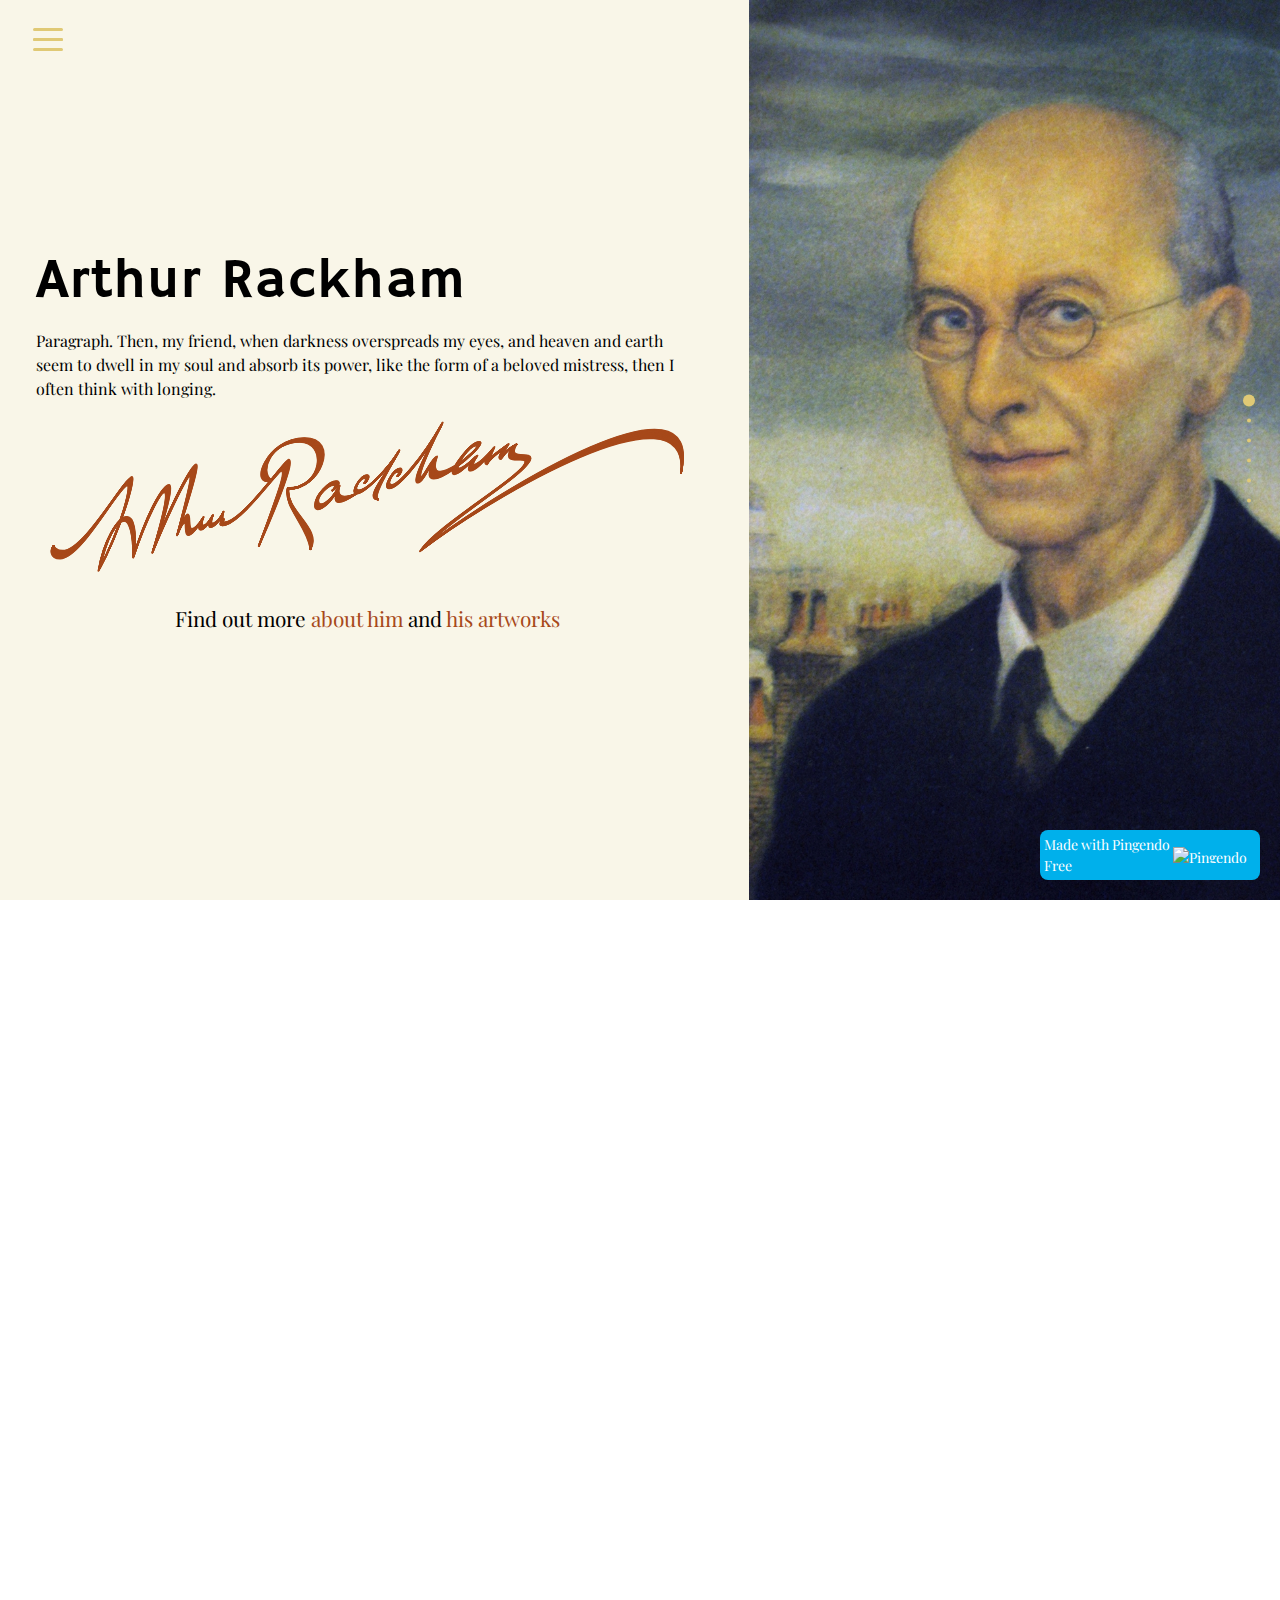
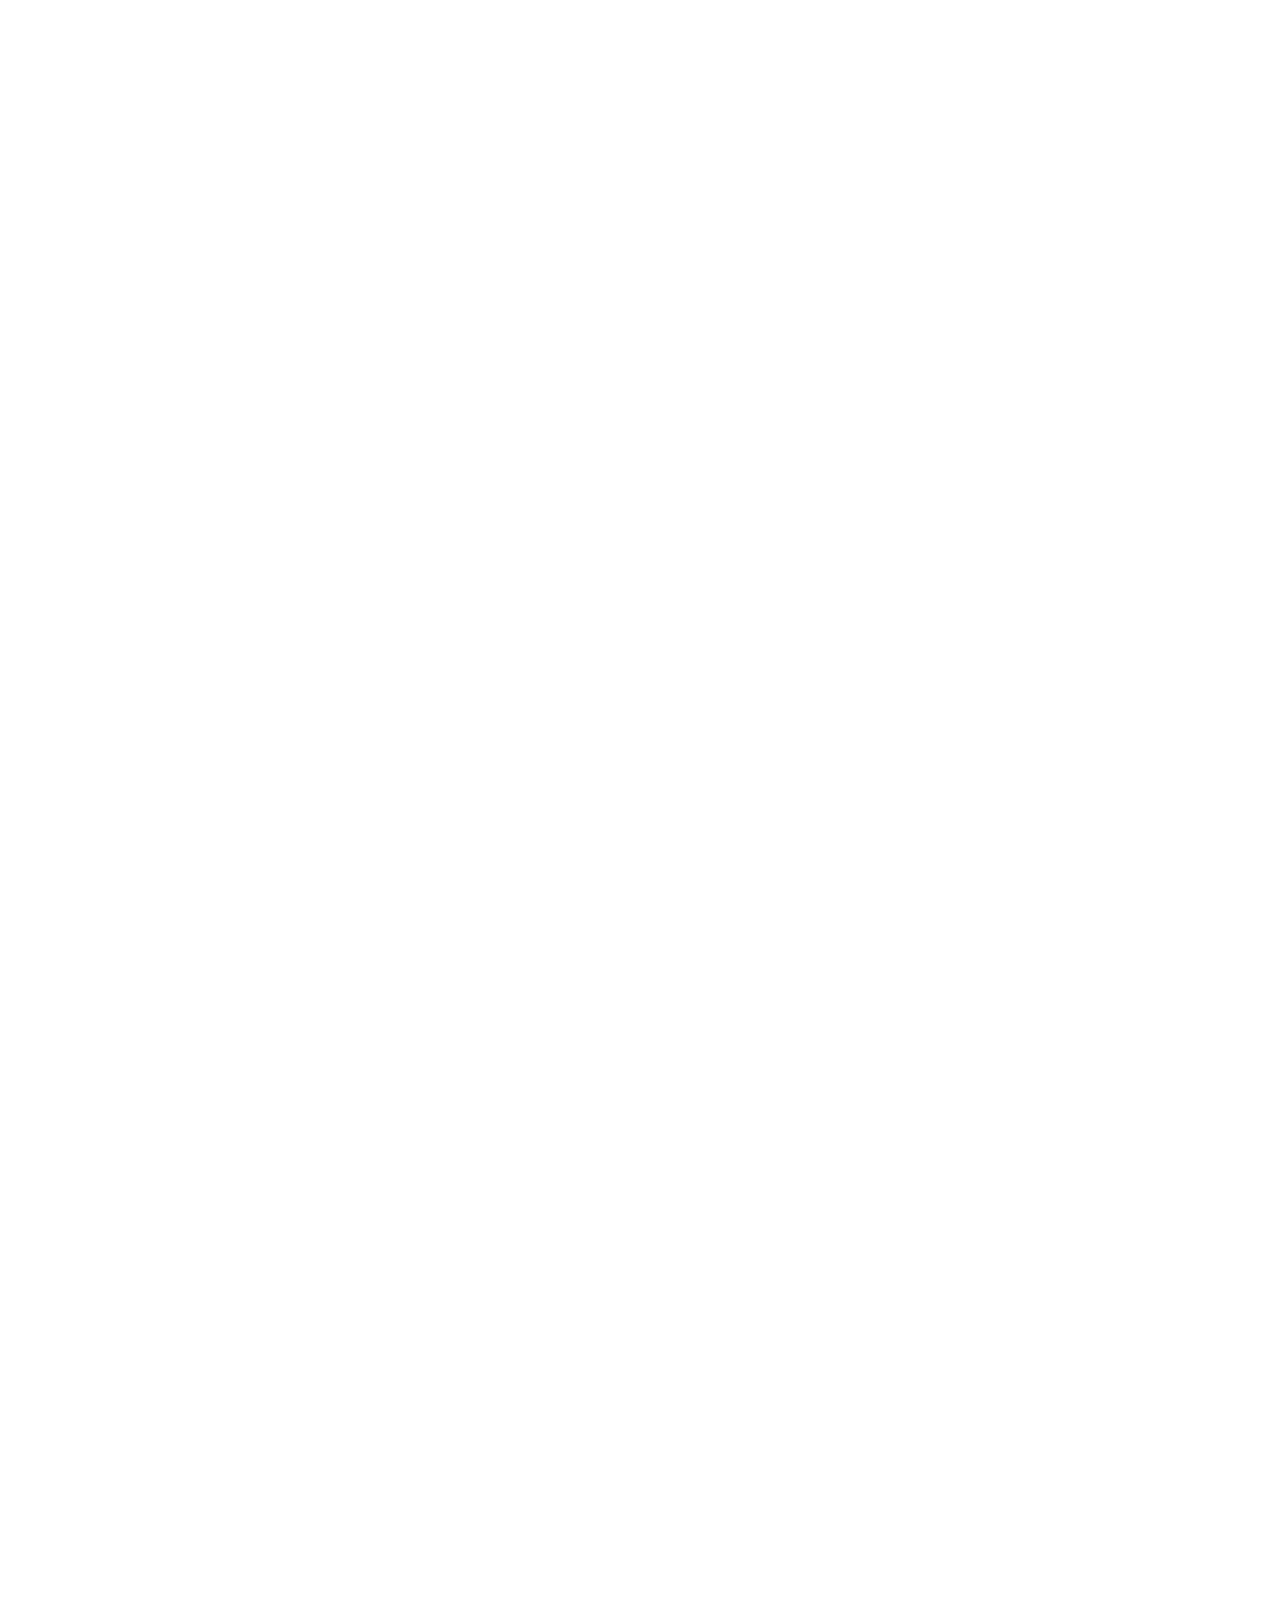
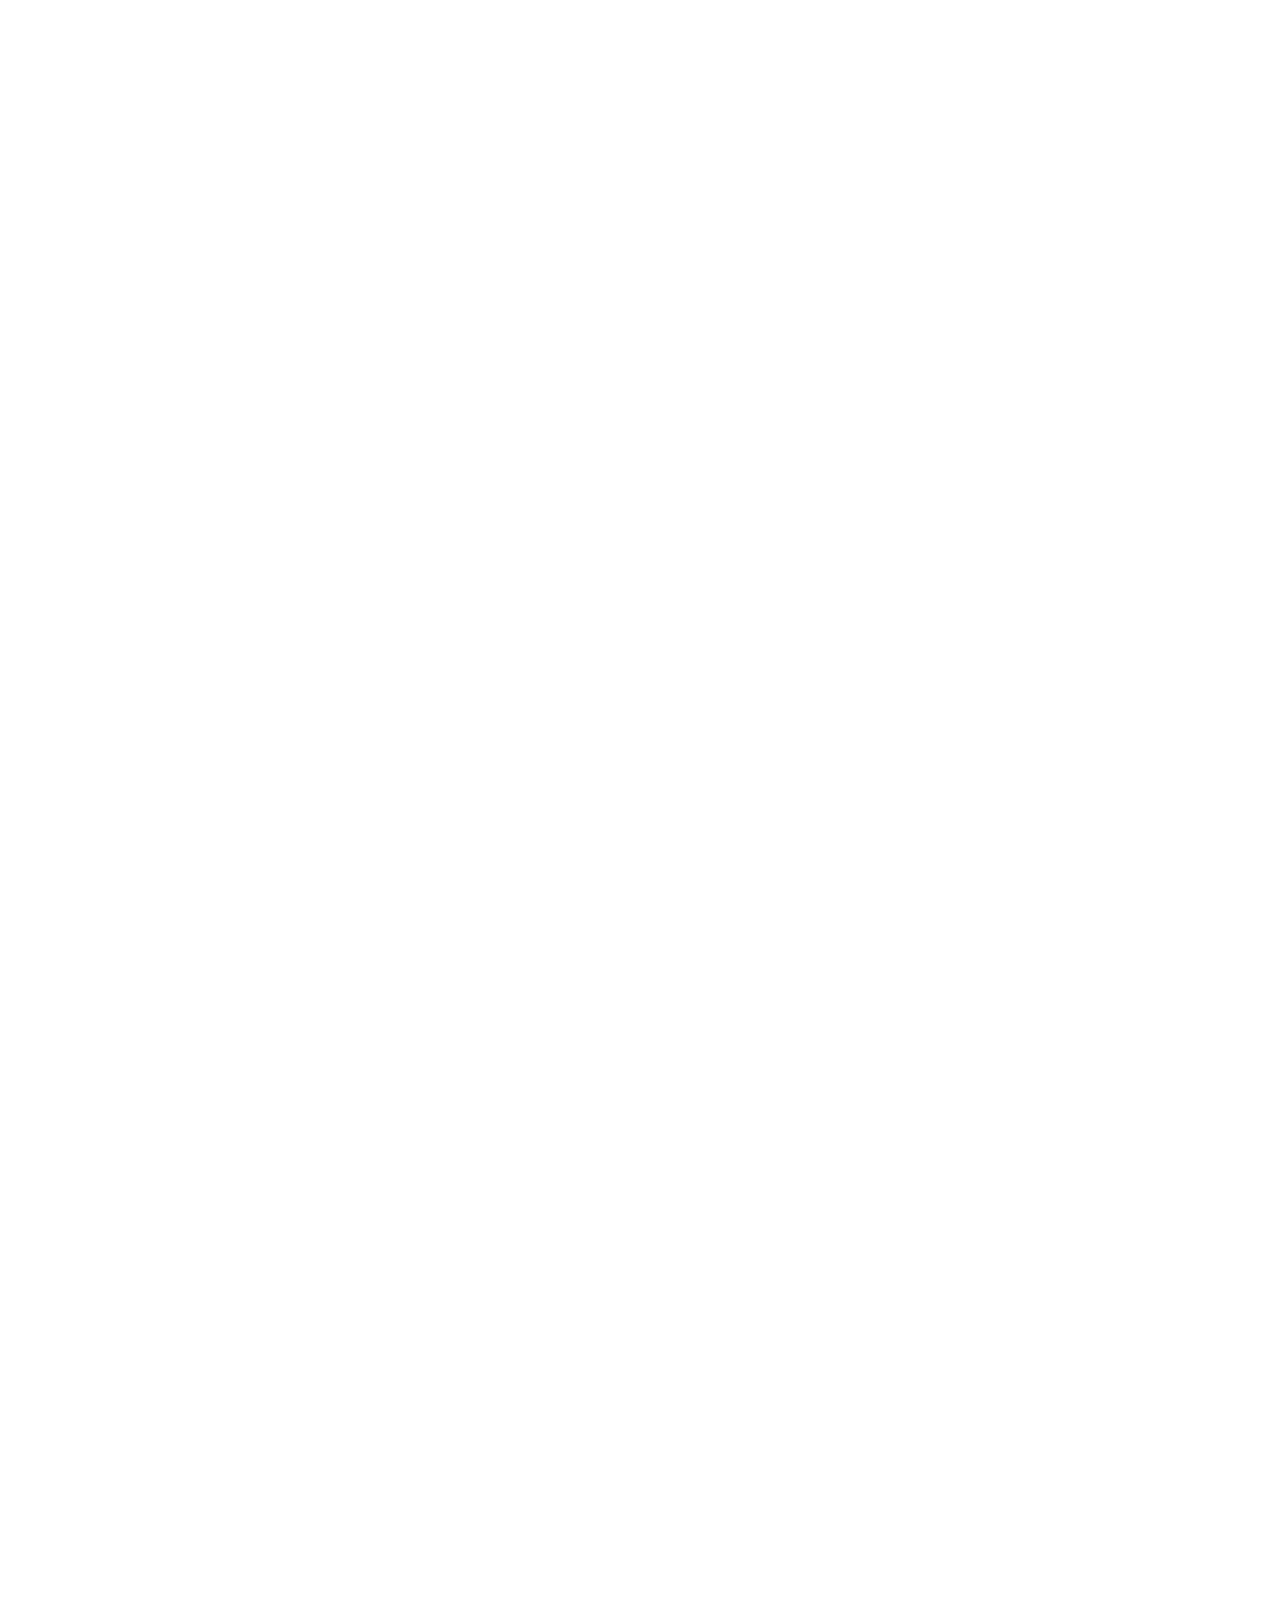
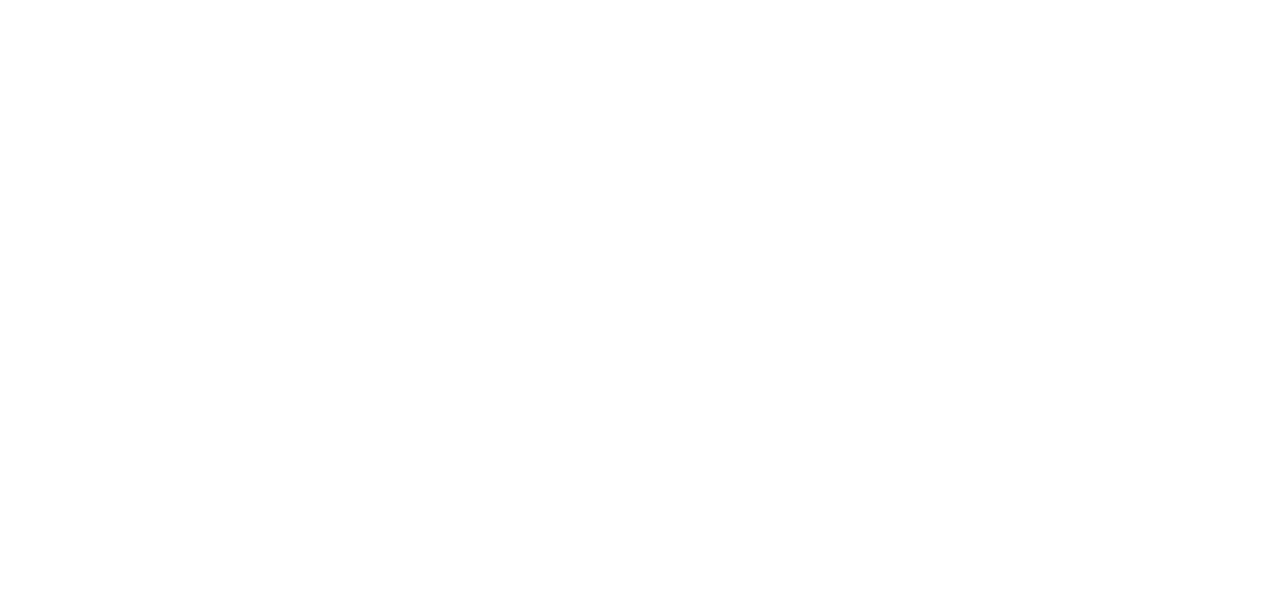
==== commit 8611b4e3: "new" ====
--- a/demo.html
+++ b/demo.html
@@ -287,6 +287,7 @@
       document.documentElement.style.setProperty('--vh', `${vh}px`);
     });
   </script>
+  <pingendo onclick="window.open('https://pingendo.com/', '_blank')" style="cursor:pointer;position: fixed;bottom: 20px;right:20px;padding:4px;background-color: #00b0eb;border-radius: 8px; width:220px;display:flex;flex-direction:row;align-items:center;justify-content:center;font-size:14px;color:white">Made with Pingendo Free&nbsp;&nbsp;<img src="https://pingendo.com/site-assets/Pingendo_logo_big.png" class="d-block" alt="Pingendo logo" height="16"></pingendo>
 </body>
 
 </html>--- a/css/signmylogo.css
+++ b/css/signmylogo.css
@@ -1,6 +1,21 @@
+@media (min-width: 767px) {
+	.pack-list-mobile {
+		display: none;
+	}
+	.mobile-note {
+		display: none;
+	}
+}
+
 @media (max-width: 767px) {
 	.tagline {
 		display: none;
+	}
+	.pack-list-desktop {
+		display: none;
+	}
+	#fp-nav.fp-right {
+		right: 5px !important;
 	}
 }
 
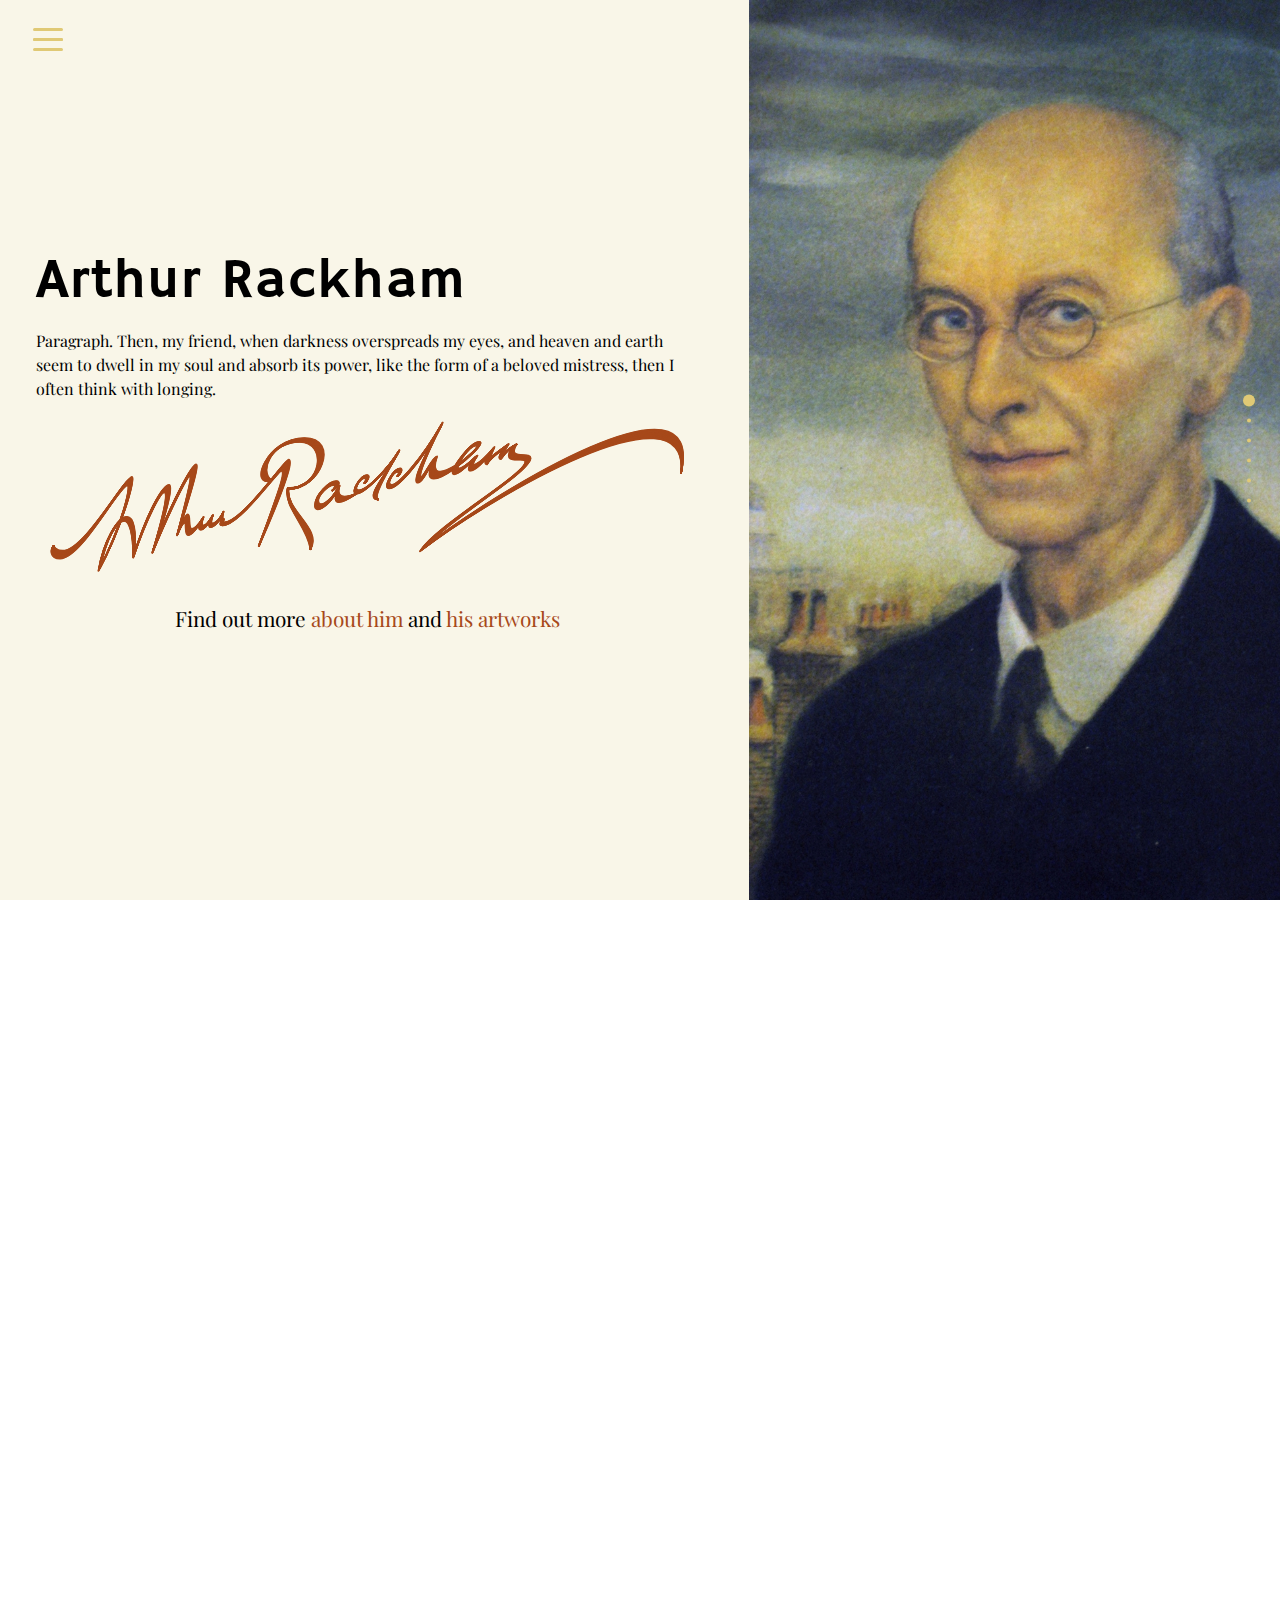
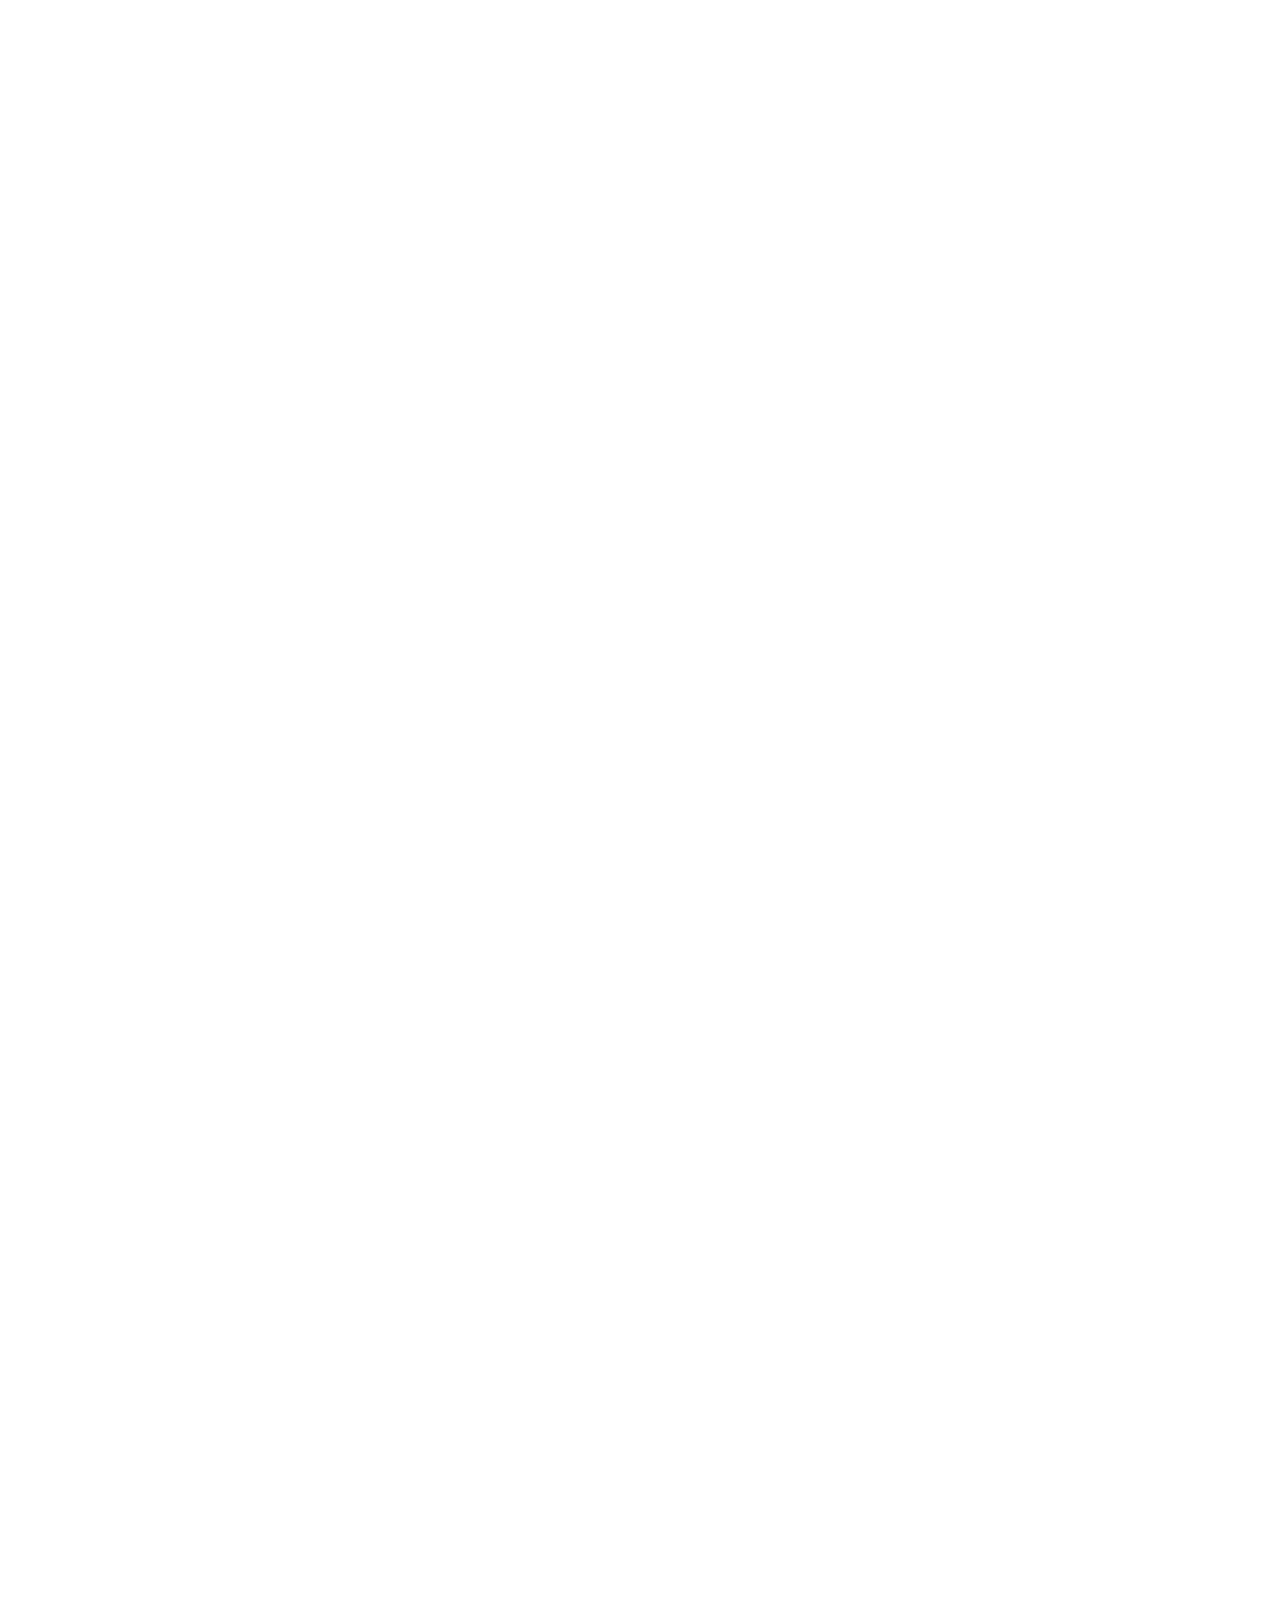
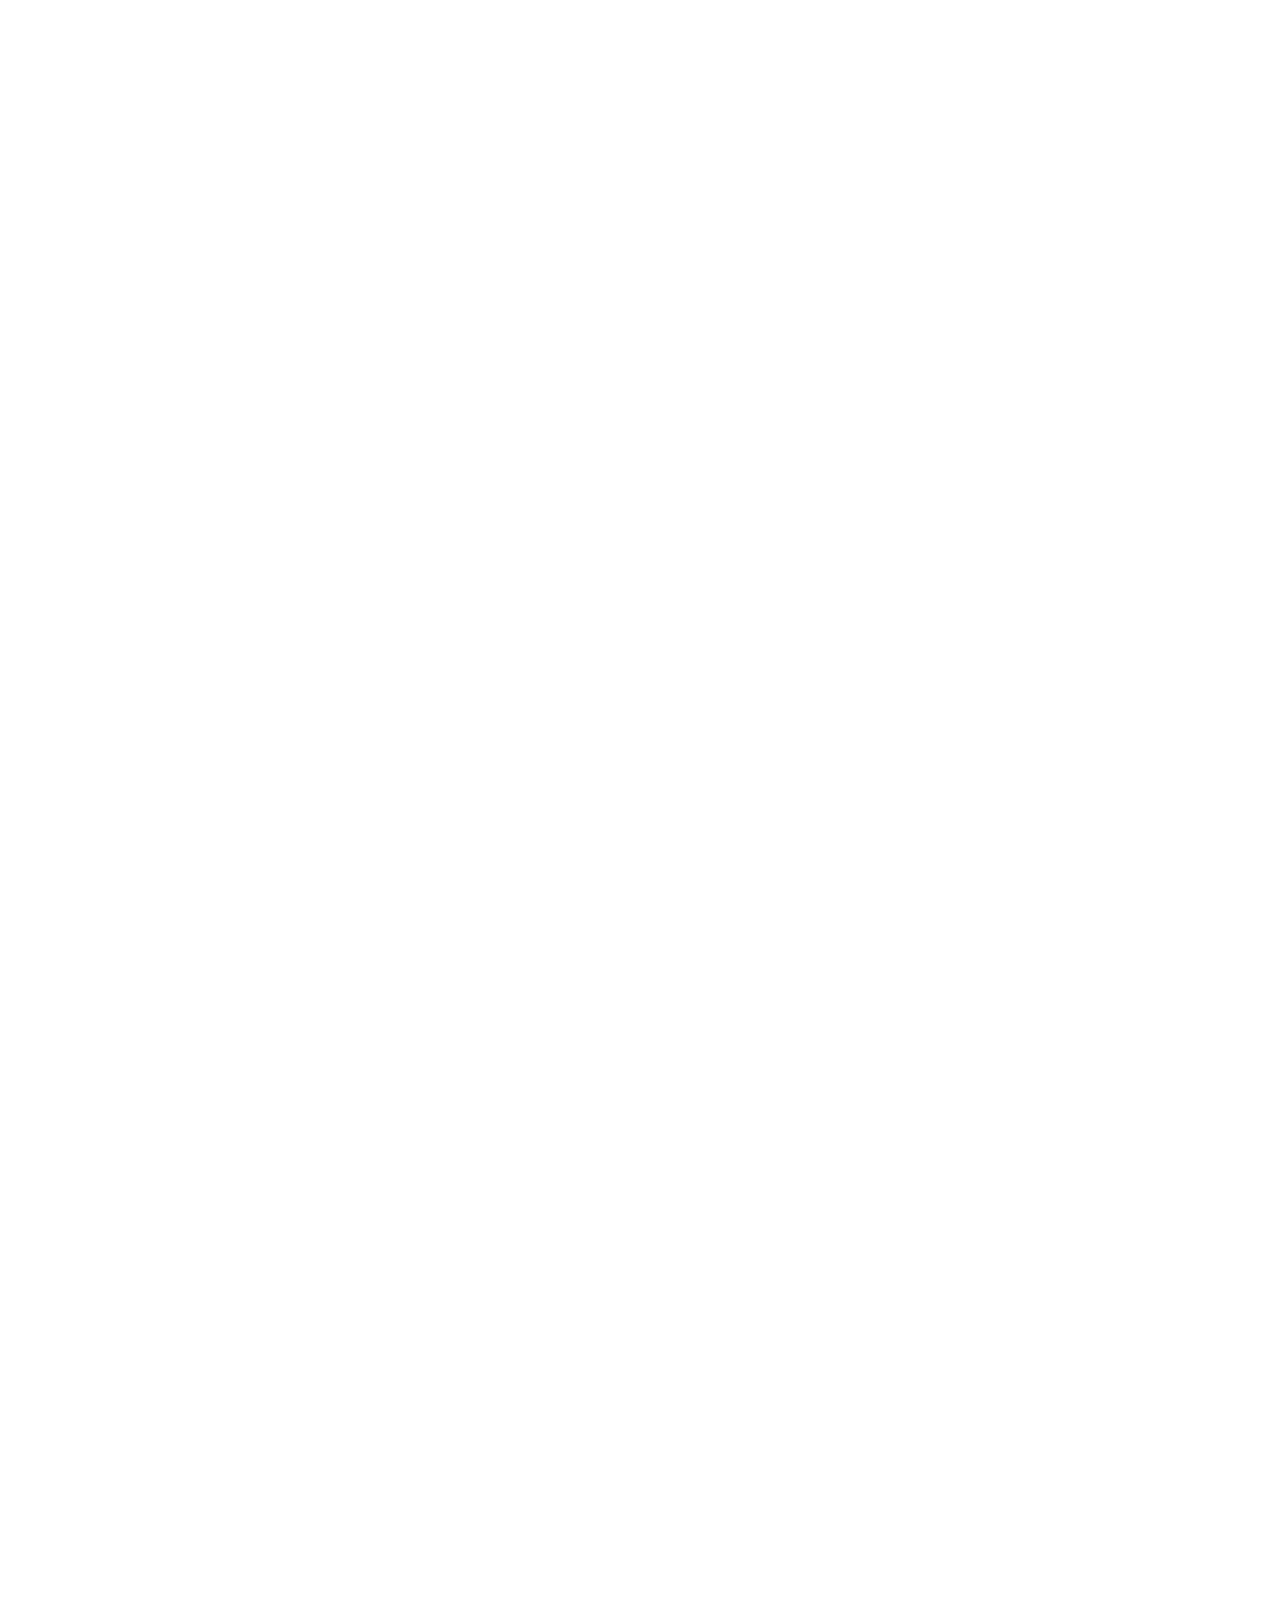
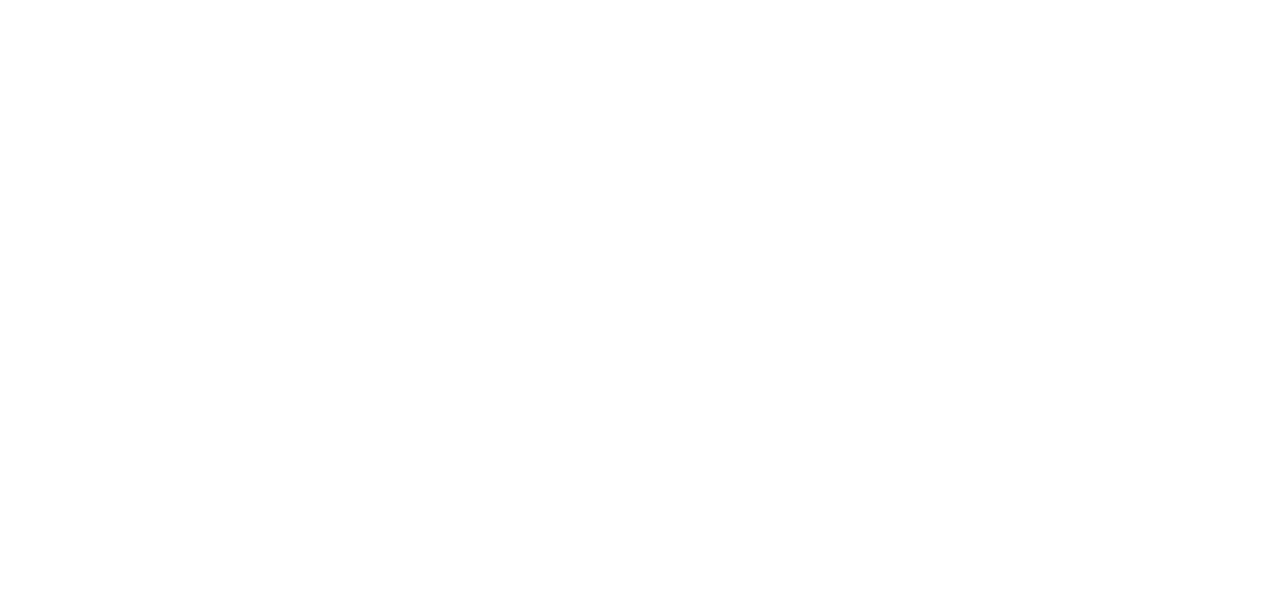
==== commit e60d572f: "new" ====
--- a/demo.html
+++ b/demo.html
@@ -22,7 +22,7 @@
       <button class="navbar-toggler nav-button border-0 mr-auto" type="button" data-toggle="collapse" data-target="#navbar4" onclick="switchColor()">
         <div class="animated-icon"><span></span><span></span><span></span><span></span></div>
       </button>
-      <div class="collapse navbar-collapse text-center justify-content-center" id="navbar4" style="">
+      <div class="collapse navbar-collapse text-center justify-content-center" id="navbar4" >
         <ul class="navbar-nav">
           <li class="brand nav-item pb-0 mb-0"><a class="nav-link navbar-brand" href="index"><img class="d-inline-block align-top d-flex align-items-center img-fluid" src="img/signmylogo-logo - inverted.png" width="180"></a></li>
           <li class="nav-item align-items-center d-flex justify-content-center py-1"><a class="nav-link disabled" href="demo">SEE DEMO</a></li>
@@ -40,7 +40,7 @@
             <div class="signature-inner row w-100">
               <div class="col-12 my-auto px-md-4">
                 <div class="row">
-                  <div class="caption col-12" style="">
+                  <div class="caption col-12" >
                     <h1 class="display-4" style="color:#000000 !important">Arthur Rackham</h1>
                     <p style="color:#000000 !important">Paragraph. Then, my friend, when darkness overspreads my eyes, and heaven and earth seem to dwell in my soul and absorb its power, like the form of a beloved mistress, then I often think with longing.</p>
                   </div>
@@ -142,14 +142,14 @@
                   </div>
                 </div>
                 <div class="row">
-                  <div class="mx-auto px-0 col-11" style="">
+                  <div class="mx-auto px-0 col-11" >
                     <object type="image/svg+xml" data="img/signatures/ruth-orkin.svg" id="ruth-orkin"></object>
                   </div>
                   <div class="svg-title-mobile px-0 mx-auto col-10">
                     <h2 class="text-center text-lg-left mb-0 pt-3" style="color:#000000 !important">Ruth Orkin</h2>
                     <p class="text-light text-center text-lg-left pb-3 lead" style="color:#2c599b !important">American photographer, photojournalist, and filmmaker</p>
                   </div>
-                  <div class="svg-title-desktop col-12 order-first order-lg-last" style="">
+                  <div class="svg-title-desktop col-12 order-first order-lg-last" >
                     <p class="text-light lead text-center pt-3" style="color:#000000 !important">Find out more <a href="https://en.wikipedia.org/wiki/Ruth_Orkin" class="text-decoration-none" target="_blank"><span style="color:#2c599b">about her</span></a> and <a href="https://www.google.com/search?q=ruth+orkin+photos" target="_blank" class="text-decoration-none"><span style="color:#2c599b">her artworks</span></a></p>
                   </div>
                 </div>
@@ -181,7 +181,7 @@
                     <h2 class="text-center text-lg-left mb-0 pt-3" style="color:#bce3d8 !important">Edward Hopper</h2>
                     <p class="text-light text-center text-lg-left pb-3 lead" style="color:#e0c975 !important">American realist painter</p>
                   </div>
-                  <div class="svg-title-desktop col-12 order-first order-lg-last" style="">
+                  <div class="svg-title-desktop col-12 order-first order-lg-last" >
                     <p class="text-light lead text-center pt-3" style="color:#bce3d8 !important">Find out more <a href="https://en.wikipedia.org/wiki/Edward_Hopper" class="text-decoration-none" target="_blank"><span style="color:#e0c975">about him</span></a> and <a href="https://www.google.com/search?q=edward+hopper+paintings" target="_blank" class="text-decoration-none"><span style="color:#e0c975">his artworks</span></a></p>
                   </div>
                 </div>
@@ -231,8 +231,8 @@
   <script src="https://maxcdn.bootstrapcdn.com/bootstrap/4.5.2/js/bootstrap.min.js"></script>
   <script src="js/fader.js"></script>
   <script src="js/nav.slide.down.transition.js"></script>
-  <script src="js/dropdown.transition.js" style=""></script>
-  <script src="js/fullpage.min.js" style=""></script>
+  <script src="js/dropdown.transition.js" ></script>
+  <script src="js/fullpage.min.js" ></script>
   <script>
     $(document).ready(function() {
       $('.nav-button').on('click', function() {
@@ -270,7 +270,7 @@
       }).resize();
     });
   </script>
-  <script style="">
+  <script >
     new fullpage('#fullpage', {
       scrollingSpeed: 500,
       loopBottom: true,
@@ -287,7 +287,7 @@
       document.documentElement.style.setProperty('--vh', `${vh}px`);
     });
   </script>
-  <pingendo onclick="window.open('https://pingendo.com/', '_blank')" style="cursor:pointer;position: fixed;bottom: 20px;right:20px;padding:4px;background-color: #00b0eb;border-radius: 8px; width:220px;display:flex;flex-direction:row;align-items:center;justify-content:center;font-size:14px;color:white">Made with Pingendo Free&nbsp;&nbsp;<img src="https://pingendo.com/site-assets/Pingendo_logo_big.png" class="d-block" alt="Pingendo logo" height="16"></pingendo>
+  
 </body>
 
 </html>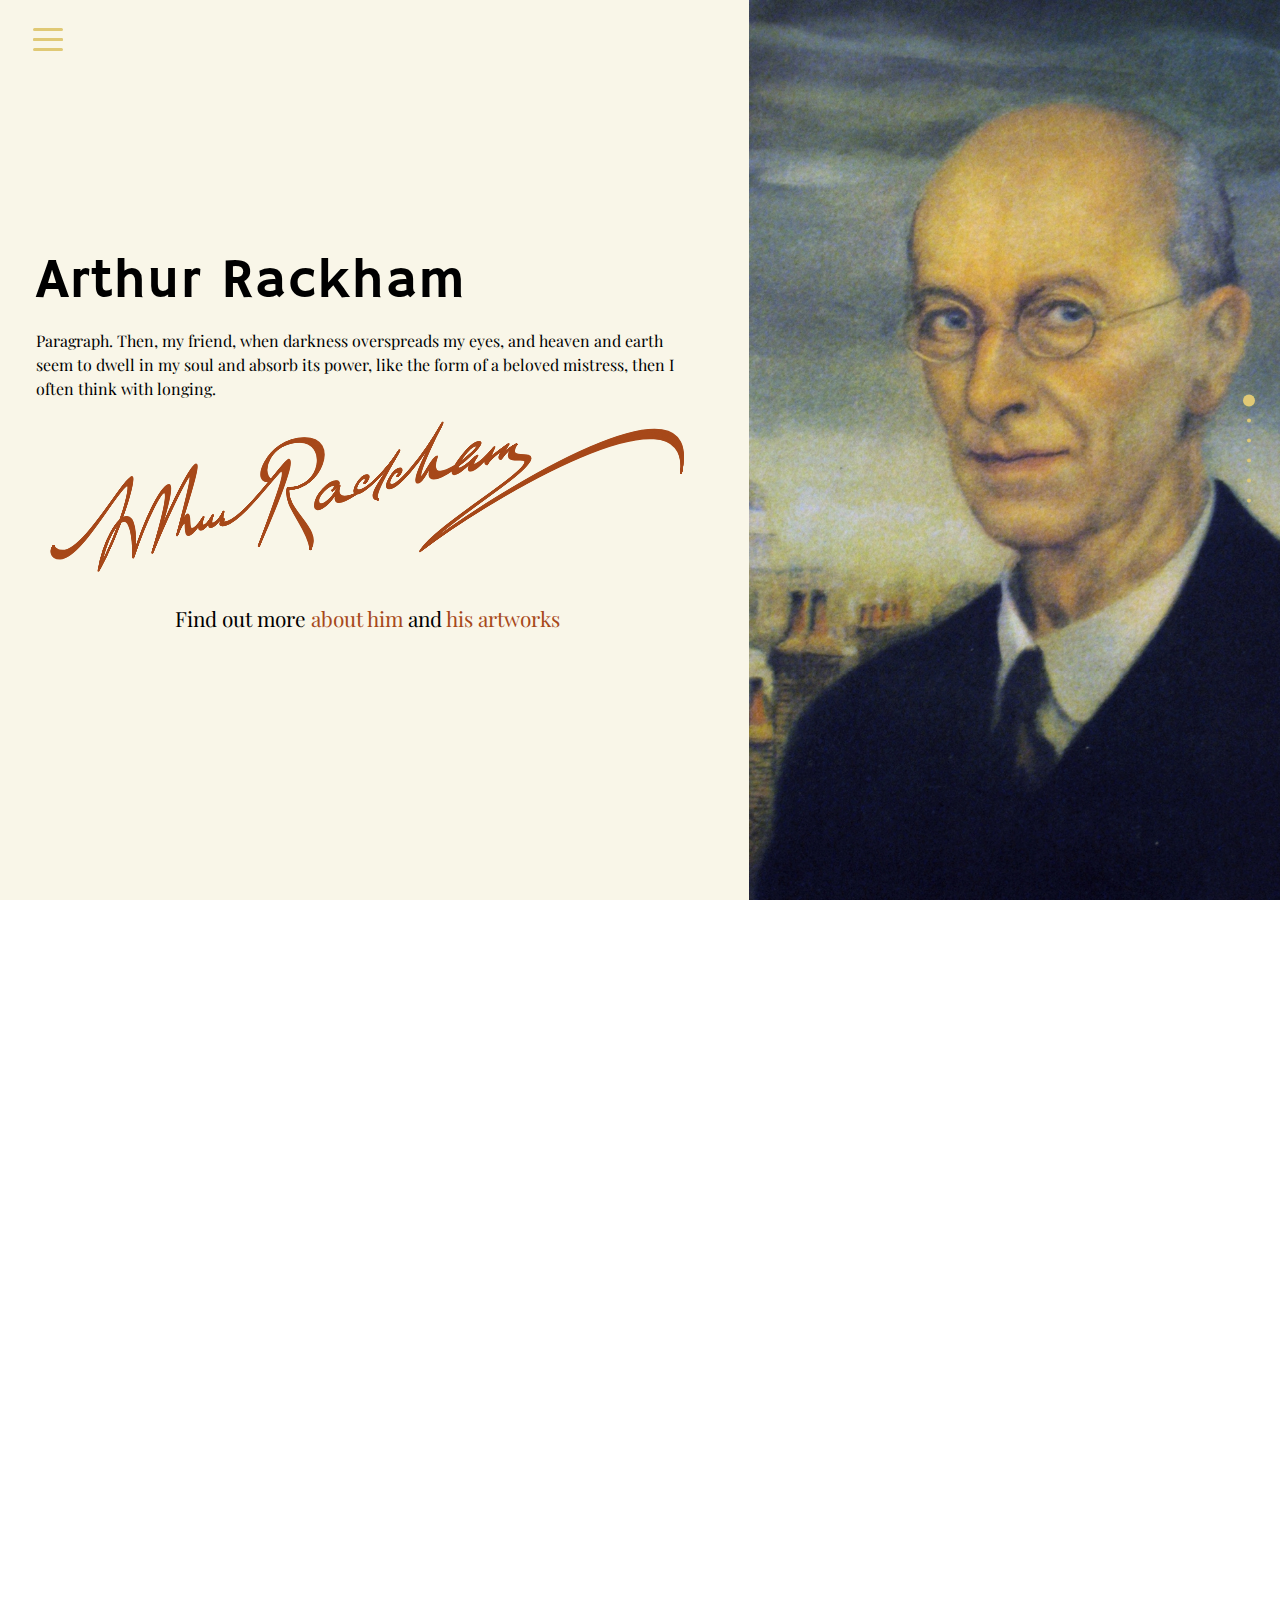
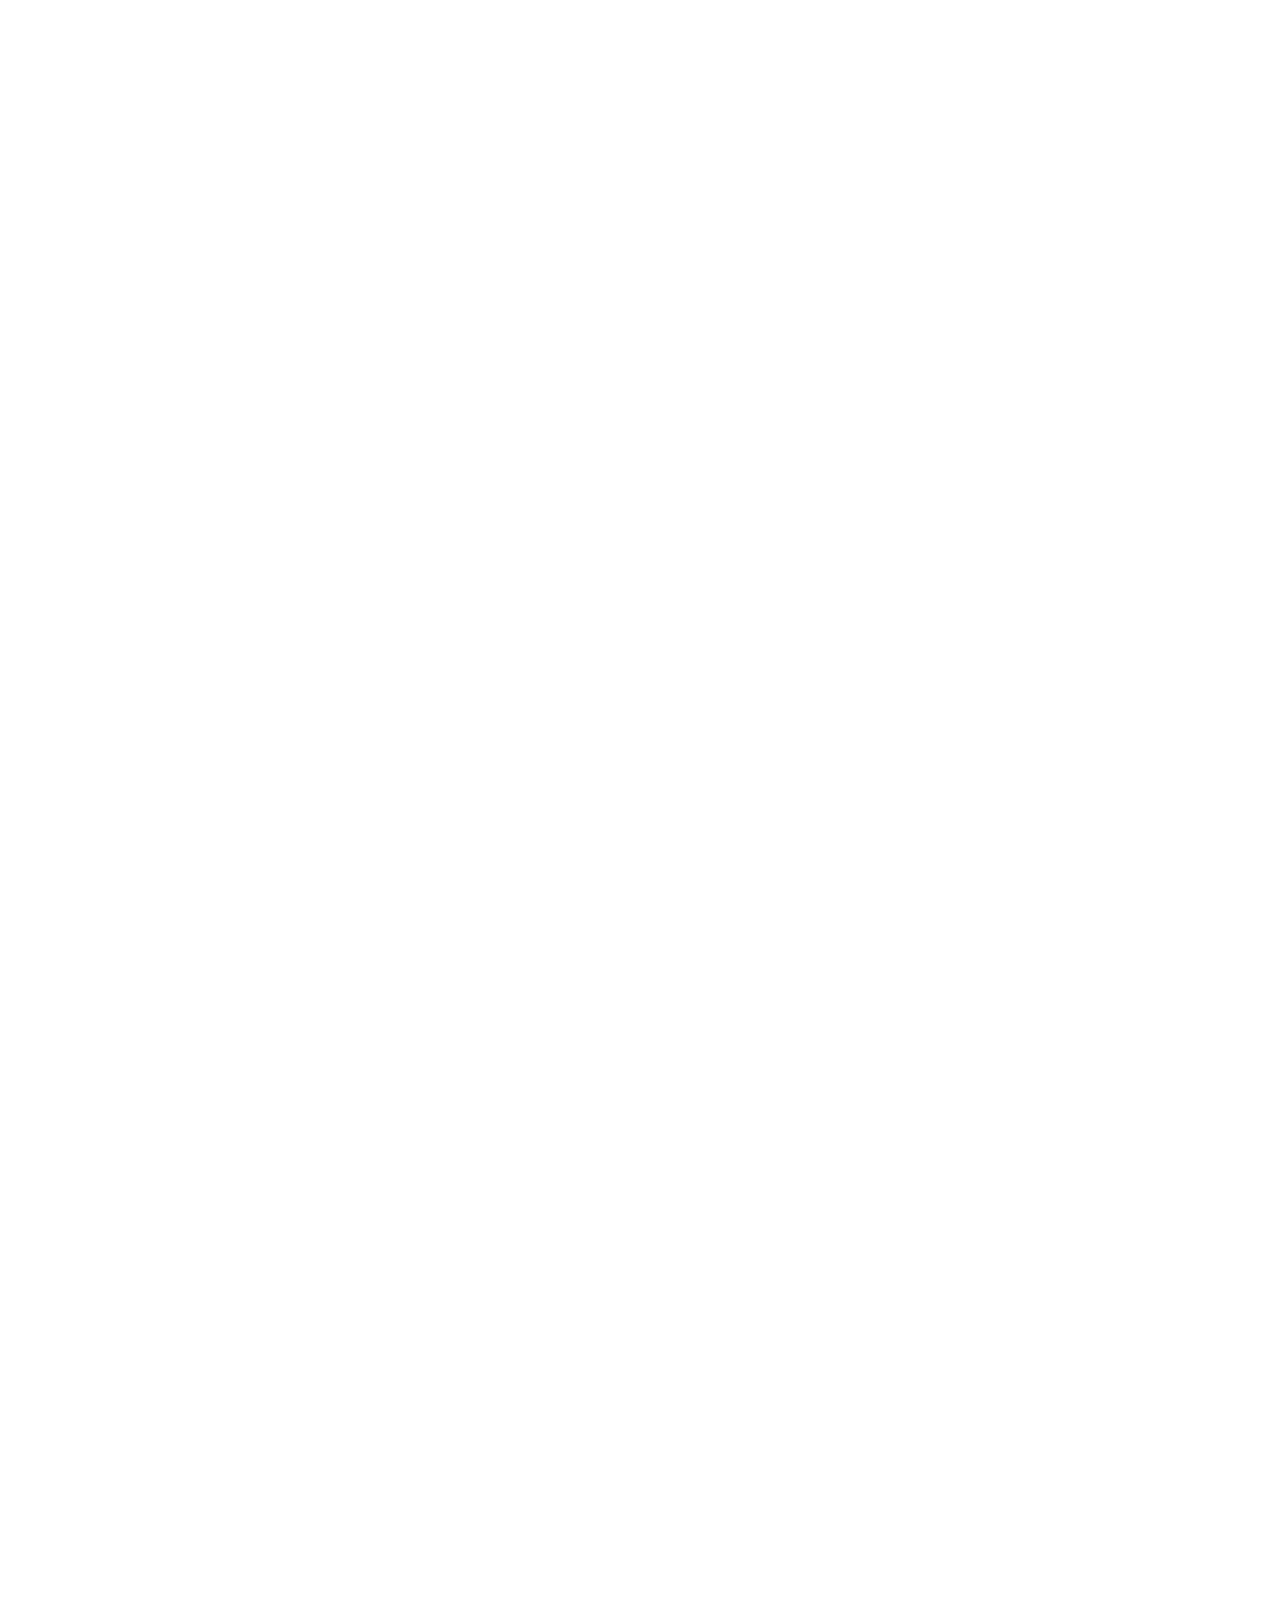
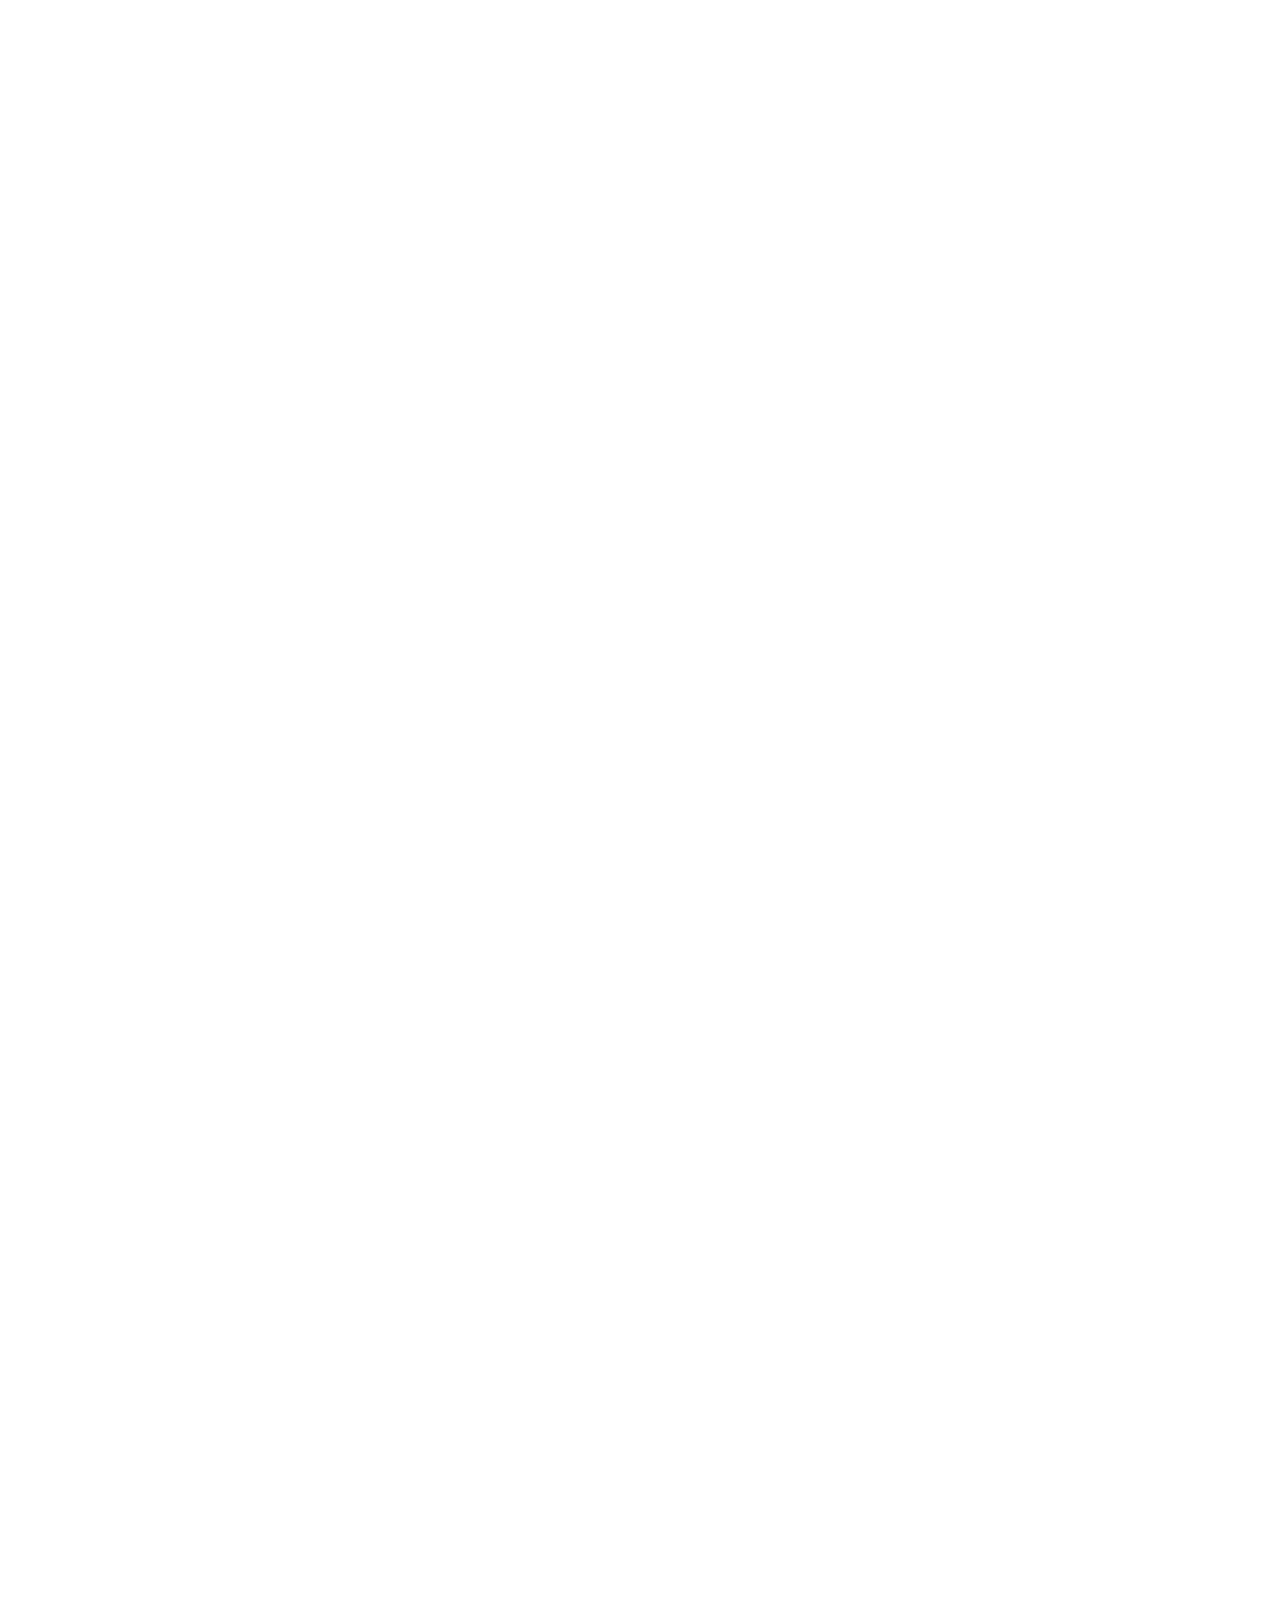
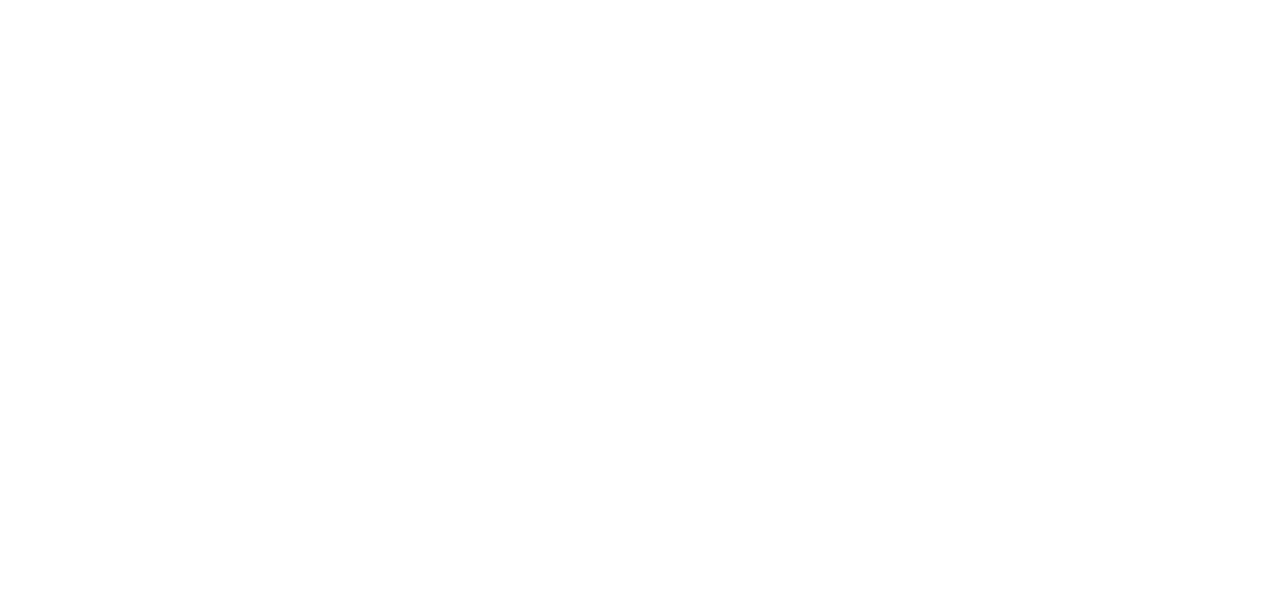
==== commit 5290089a: "new" ====
--- a/demo.html
+++ b/demo.html
@@ -10,6 +10,8 @@
   <link rel="stylesheet" href="css/signmylogo.css">
   <link rel="stylesheet" href="css/signmylogo-nav.css">
   <link rel="stylesheet" href="css/animated_nav_icon.css">
+  <link rel="stylesheet" href="css/owl.carousel.css">
+  <link rel="stylesheet" href="css/owl.theme.default.css">
   <link rel="stylesheet" href="css/fullpage.min.css">
 </head>
 
@@ -60,7 +62,16 @@
               </div>
             </div>
           </div>
-          <div class="portrait col-xl-5 col-lg-5 col-sm-12 col-12 px-0 order-first order-lg-last" style="background-image: url(&quot;img/Arthur_rackham_selfportrait.jpg&quot;); background-position: center center; background-size: cover; background-repeat: no-repeat;">
+          <div class="portrait col-xl-5 col-lg-5 col-sm-12 col-12 px-0 order-first order-lg-last">
+            <div class="owl-carousel owl-theme" id="arthur-rackham-artworks">
+              <div class="owl-slide" style="	background-image: url(img/arthur-rackham/arthur-rackham-self.jpg);	background-position: center center;	background-size: cover;	background-repeat: no-repeat;"></div>
+              <div style="	background-image: url(img/arthur-rackham/arthur-rackham-01.jpg);	background-position: center center;	background-size: cover;	background-repeat: no-repeat;" class="owl-slide"></div>
+              <div style="	background-image: url(img/arthur-rackham/arthur-rackham-02.jpg);	background-position: center center;	background-size: cover;	background-repeat: no-repeat;" class="owl-slide"></div>
+              <div style="	background-image: url(img/arthur-rackham/arthur-rackham-03.jpg);	background-position: center center;	background-size: cover;	background-repeat: no-repeat;" class="owl-slide"></div>
+              <div style="	background-image: url(img/arthur-rackham/arthur-rackham-04.jpg);	background-position: center center;	background-size: cover;	background-repeat: no-repeat;" class="owl-slide"></div>
+              <div style="	background-image: url(img/arthur-rackham/arthur-rackham-05.jpg);	background-position: center center;	background-size: cover;	background-repeat: no-repeat;" class="owl-slide"></div>
+              <div style="	background-image: url(img/arthur-rackham/arthur-rackham-06.jpg);	background-position: center center;	background-size: cover;	background-repeat: no-repeat;" class="owl-slide"></div>
+            </div>
           </div>
         </div>
       </div>
@@ -68,8 +79,6 @@
     <div class="section bg-light" data-anchor="ToveJansson">
       <div class="container-fluid px-0 h-100">
         <div class="row h-100">
-          <div class="portrait col-xl-5 col-lg-5 col-sm-12 col-12 px-0" style="	background-image: url(img/jansson-smoking-girl.jpg);	background-position: center center;	background-size: cover;	background-repeat: no-repeat;">
-          </div>
           <div class="signature col-xl-7 col-lg-7 col-sm-12 col-12 pb-sm-0 d-flex justify-content-center align-items-center">
             <div class="signature-inner row w-100">
               <div class="col-12 my-auto px-md-4">
@@ -94,6 +103,19 @@
               </div>
             </div>
           </div>
+          <div class="portrait col-xl-5 col-lg-5 col-sm-12 col-12 px-0 order-first order-lg-last">
+            <div class="owl-carousel owl-theme" id="tove-jansson-artworks" >
+              <div style="	background-image: url(img/tove-jansson/tove-jansson-self.jpg);	background-position: center center;	background-size: cover;	background-repeat: no-repeat;" class="owl-slide"></div>
+              <div style="	background-image: url(img/tove-jansson/tove-jansson-01.jpg);	background-position: center center;	background-size: cover;	background-repeat: no-repeat;" class="owl-slide"></div>
+              <div class="owl-slide" style="	background-image: url(img/tove-jansson/tove-jansson-02.jpg);	background-position: center center;	background-size: cover;	background-repeat: no-repeat;"></div>
+              <div style="	background-image: url(img/tove-jansson/tove-jansson-03.jpg);	background-position: center center;	background-size: cover;	background-repeat: no-repeat;" class="owl-slide"></div>
+              <div style="	background-image: url(img/tove-jansson/tove-jansson-04.jpg);	background-position: center center;	background-size: cover;	background-repeat: no-repeat;" class="owl-slide"></div>
+              <div class="owl-slide" style="	background-image: url(img/tove-jansson/tove-jansson-05.jpg);	background-position: center center;	background-size: cover;	background-repeat: no-repeat;"></div>
+              <div style="	background-image: url(img/tove-jansson/tove-jansson-06.jpg);	background-position: center center;	background-size: cover;	background-repeat: no-repeat;" class="owl-slide"></div>
+              <div style="	background-image: url(img/tove-jansson/tove-jansson-07.jpg);	background-position: center center;	background-size: cover;	background-repeat: no-repeat;" class="owl-slide"></div>
+              <div style="	background-image: url(img/tove-jansson/tove-jansson-08.jpg);	background-position: center center;	background-size: cover;	background-repeat: no-repeat;" class="owl-slide"></div>
+            </div>
+          </div>
         </div>
       </div>
     </div>
@@ -124,7 +146,17 @@
               </div>
             </div>
           </div>
-          <div class="portrait col-xl-5 col-lg-5 col-sm-12 col-12 px-0 order-first order-lg-last" style="	background-image: url(img/william-morris.jpg);	background-position: center center;	background-size: cover;	background-repeat: no-repeat;">
+          <div class="portrait col-xl-5 col-lg-5 col-sm-12 col-12 px-0 order-first order-lg-last">
+            <div class="owl-carousel owl-theme" id="william-morris-artworks" >
+              <div style="	background-image: url(img/william-morris/william-morris-self.jpg);	background-position: center center;	background-size: cover;	background-repeat: no-repeat;" class="owl-slide"></div>
+              <div class="owl-slide" style="	background-image: url(img/william-morris/william-morris-01.jpg);	background-position: center center;	background-size: cover;	background-repeat: no-repeat;"></div>
+              <div style="	background-image: url(img/william-morris/william-morris-02.jpg);	background-position: center center;	background-size: cover;	background-repeat: no-repeat;" class="owl-slide"></div>
+              <div style="	background-image: url(img/william-morris/william-morris-03.jpg);	background-position: center center;	background-size: cover;	background-repeat: no-repeat;" class="owl-slide"></div>
+              <div class="owl-slide" style="	background-image: url(img/william-morris/william-morris-04.jpg);	background-position: center center;	background-size: cover;	background-repeat: no-repeat;"></div>
+              <div style="	background-image: url(img/william-morris/william-morris-05.jpg);	background-position: center center;	background-size: cover;	background-repeat: no-repeat;" class="owl-slide"></div>
+              <div style="	background-image: url(img/william-morris/william-morris-06.jpg);	background-position: center center;	background-size: cover;	background-repeat: no-repeat;" class="owl-slide"></div>
+              <div style="	background-image: url(img/william-morris/william-morris-07.jpg);	background-position: center center;	background-size: cover;	background-repeat: no-repeat;" class="owl-slide"></div>
+            </div>
           </div>
         </div>
       </div>
@@ -196,7 +228,17 @@
     <div class="section" data-anchor="ClaudeMonet" style="background:#fcf9ed">
       <div class="container-fluid px-0 h-100">
         <div class="row h-100">
-          <div class="portrait col-xl-5 col-lg-5 col-sm-12 col-12 px-0" style="	background-image: url(img/Autoportret_Claude_Monet.jpg);	background-position: center center;	background-size: cover;	background-repeat: no-repeat;">
+          <div class="portrait col-xl-5 col-lg-5 col-sm-12 col-12 px-0">
+            <div class="owl-carousel owl-theme" id="claude-monet-artworks">
+              <div class="owl-slide" style="	background-image: url(img/claude-monet/claude-monet-self.jpg);	background-position: center center;	background-size: cover;	background-repeat: no-repeat;"></div>
+              <div class="owl-slide" style="	background-image: url(img/claude-monet/claude-monet-01.jpg);	background-position: center center;	background-size: cover;	background-repeat: no-repeat;"></div>
+              <div style="	background-image: url(img/claude-monet/claude-monet-02.jpg);	background-position: center center;	background-size: cover;	background-repeat: no-repeat;" class="owl-slide"></div>
+              <div style="	background-image: url(img/claude-monet/claude-monet-03.jpg);	background-position: center center;	background-size: cover;	background-repeat: no-repeat;" class="owl-slide"></div>
+              <div style="	background-image: url(img/claude-monet/claude-monet-04.jpg);	background-position: center center;	background-size: cover;	background-repeat: no-repeat;" class="owl-slide"></div>
+              <div style="	background-image: url(img/claude-monet/claude-monet-05.jpg);	background-position: center center;	background-size: cover;	background-repeat: no-repeat;" class="owl-slide"></div>
+              <div style="	background-image: url(img/claude-monet/claude-monet-06.jpg);	background-position: center center;	background-size: cover;	background-repeat: no-repeat;" class="owl-slide"></div>
+              <div style="	background-image: url(img/claude-monet/claude-monet-07.jpg);	background-position: center center;	background-size: cover;	background-repeat: no-repeat;" class="owl-slide"></div>
+            </div>
           </div>
           <div class="signature col-xl-7 col-lg-7 col-sm-12 col-12 pb-sm-0 d-flex justify-content-center align-items-center">
             <div class="signature-inner row w-100">
@@ -232,6 +274,7 @@
   <script src="js/fader.js"></script>
   <script src="js/nav.slide.down.transition.js"></script>
   <script src="js/dropdown.transition.js" ></script>
+  <script src="js/owl.carousel.js"></script>
   <script src="js/fullpage.min.js" ></script>
   <script>
     $(document).ready(function() {
@@ -270,6 +313,56 @@
       }).resize();
     });
   </script>
+  <script>
+    var arthurrackham = $('#arthur-rackham-artworks');
+    var tovejansson = $('#tove-jansson-artworks');
+    var claudemonet = $('#claude-monet-artworks');
+    var williammorris = $('#william-morris-artworks');
+    arthurrackham.owlCarousel({
+      items: 1,
+      mouseDrag: false,
+      touchDrag: false,
+      autoplay: true,
+      autoplayTimeout: 2500,
+      loop: true,
+      dots: false,
+      nav: false,
+      navText: ['<i class="fa fa-angle-left" aria-hidden="true"></i>', '<i class="fa fa-angle-right" aria-hidden="true"></i>']
+    });
+    tovejansson.owlCarousel({
+      items: 1,
+      mouseDrag: false,
+      touchDrag: false,
+      autoplay: true,
+      autoplayTimeout: 2500,
+      loop: true,
+      dots: false,
+      nav: false,
+      navText: ['<i class="fa fa-angle-left" aria-hidden="true"></i>', '<i class="fa fa-angle-right" aria-hidden="true"></i>']
+    });
+    williammorris.owlCarousel({
+      items: 1,
+      mouseDrag: false,
+      touchDrag: false,
+      autoplay: true,
+      autoplayTimeout: 2500,
+      loop: true,
+      dots: false,
+      nav: false,
+      navText: ['<i class="fa fa-angle-left" aria-hidden="true"></i>', '<i class="fa fa-angle-right" aria-hidden="true"></i>']
+    });
+    claudemonet.owlCarousel({
+      items: 1,
+      mouseDrag: false,
+      touchDrag: false,
+      autoplay: true,
+      autoplayTimeout: 2500,
+      loop: true,
+      dots: false,
+      nav: false,
+      navText: ['<i class="fa fa-angle-left" aria-hidden="true"></i>', '<i class="fa fa-angle-right" aria-hidden="true"></i>']
+    });
+  </script>
   <script >
     new fullpage('#fullpage', {
       scrollingSpeed: 500,
--- a/css/signmylogo.css
+++ b/css/signmylogo.css
@@ -24,6 +24,9 @@
 		height: calc(100 * var(--vh));
 		width: 100vw;
 	}
+	.owl-slide {
+		height: calc(100 * var(--vh));
+	}
 	.signature {
 		height: calc(100 * var(--vh));
 	}
@@ -34,6 +37,9 @@
 
 @media (max-width: 991px) {
 	.portrait {
+		height: calc(45 * var(--vh));
+	}
+	.owl-slide {
 		height: calc(45 * var(--vh));
 	}
 	.signature {
@@ -64,22 +70,29 @@
 .fp-tooltip {color: #e0c975 !important}
 
 .fp-viewing-ArthurRackham #arthur-rackham {display: block}
+.fp-viewing-ArthurRackham #arthur-rackham-artworks {display: block}
 .fp-viewing-ArthurRackham #tove-jansson {display: none}
+.fp-viewing-ArthurRackham #tove-jansson-artworks {display: none}
 .fp-viewing-ArthurRackham #william-morris {display: none}
 .fp-viewing-ArthurRackham #ruth-orkin {display: none}
 .fp-viewing-ArthurRackham #edward-hopper {display: none}
 .fp-viewing-ArthurRackham #claude-monet {display: none}
 
 .fp-viewing-ToveJansson #arthur-rackham {display: none}
+.fp-viewing-ToveJansson #arthur-rackham-artworks {display: none}
 .fp-viewing-ToveJansson #tove-jansson {display: block}
+.fp-viewing-ToveJansson #tove-jansson-artworks {display: block}
 .fp-viewing-ToveJansson #william-morris {display: none}
 .fp-viewing-ToveJansson #ruth-orkin {display: none}
 .fp-viewing-ToveJansson #edward-hopper {display: none}
 .fp-viewing-ToveJansson #claude-monet {display: none}
 
 .fp-viewing-WilliamMorris #arthur-rackham {display: none}
+.fp-viewing-WilliamMorris #arthur-rackham-artworks {display: none}
 .fp-viewing-WilliamMorris #tove-jansson {display: none}
+.fp-viewing-WilliamMorris #tove-jansson-artworks {display: none}
 .fp-viewing-WilliamMorris #william-morris {display: block}
+.fp-viewing-WilliamMorris #william-morris-artworks {display: block}
 .fp-viewing-WilliamMorris #ruth-orkin {display: none}
 .fp-viewing-WilliamMorris #edward-hopper {display: none}
 .fp-viewing-WilliamMorris #claude-monet {display: none}
@@ -99,8 +112,12 @@
 .fp-viewing-EdwardHopper #claude-monet {display: none}
 
 .fp-viewing-ClaudeMonet #arthur-rackham {display: none}
+.fp-viewing-ClaudeMonet #arthur-rackham-artworks {display: none}
 .fp-viewing-ClaudeMonet #tove-jansson {display: none}
+.fp-viewing-ClaudeMonet #tove-jansson-artworks {display: none}
 .fp-viewing-ClaudeMonet #william-morris {display: none}
+.fp-viewing-ClaudeMonet #william-morris-artworks {display: none}
 .fp-viewing-ClaudeMonet #ruth-orkin {display: none}
 .fp-viewing-ClaudeMonet #edward-hopper {display: none}
 .fp-viewing-ClaudeMonet #claude-monet {display: block}
+.fp-viewing-ClaudeMonet #claude-monet-artworks {display: block}
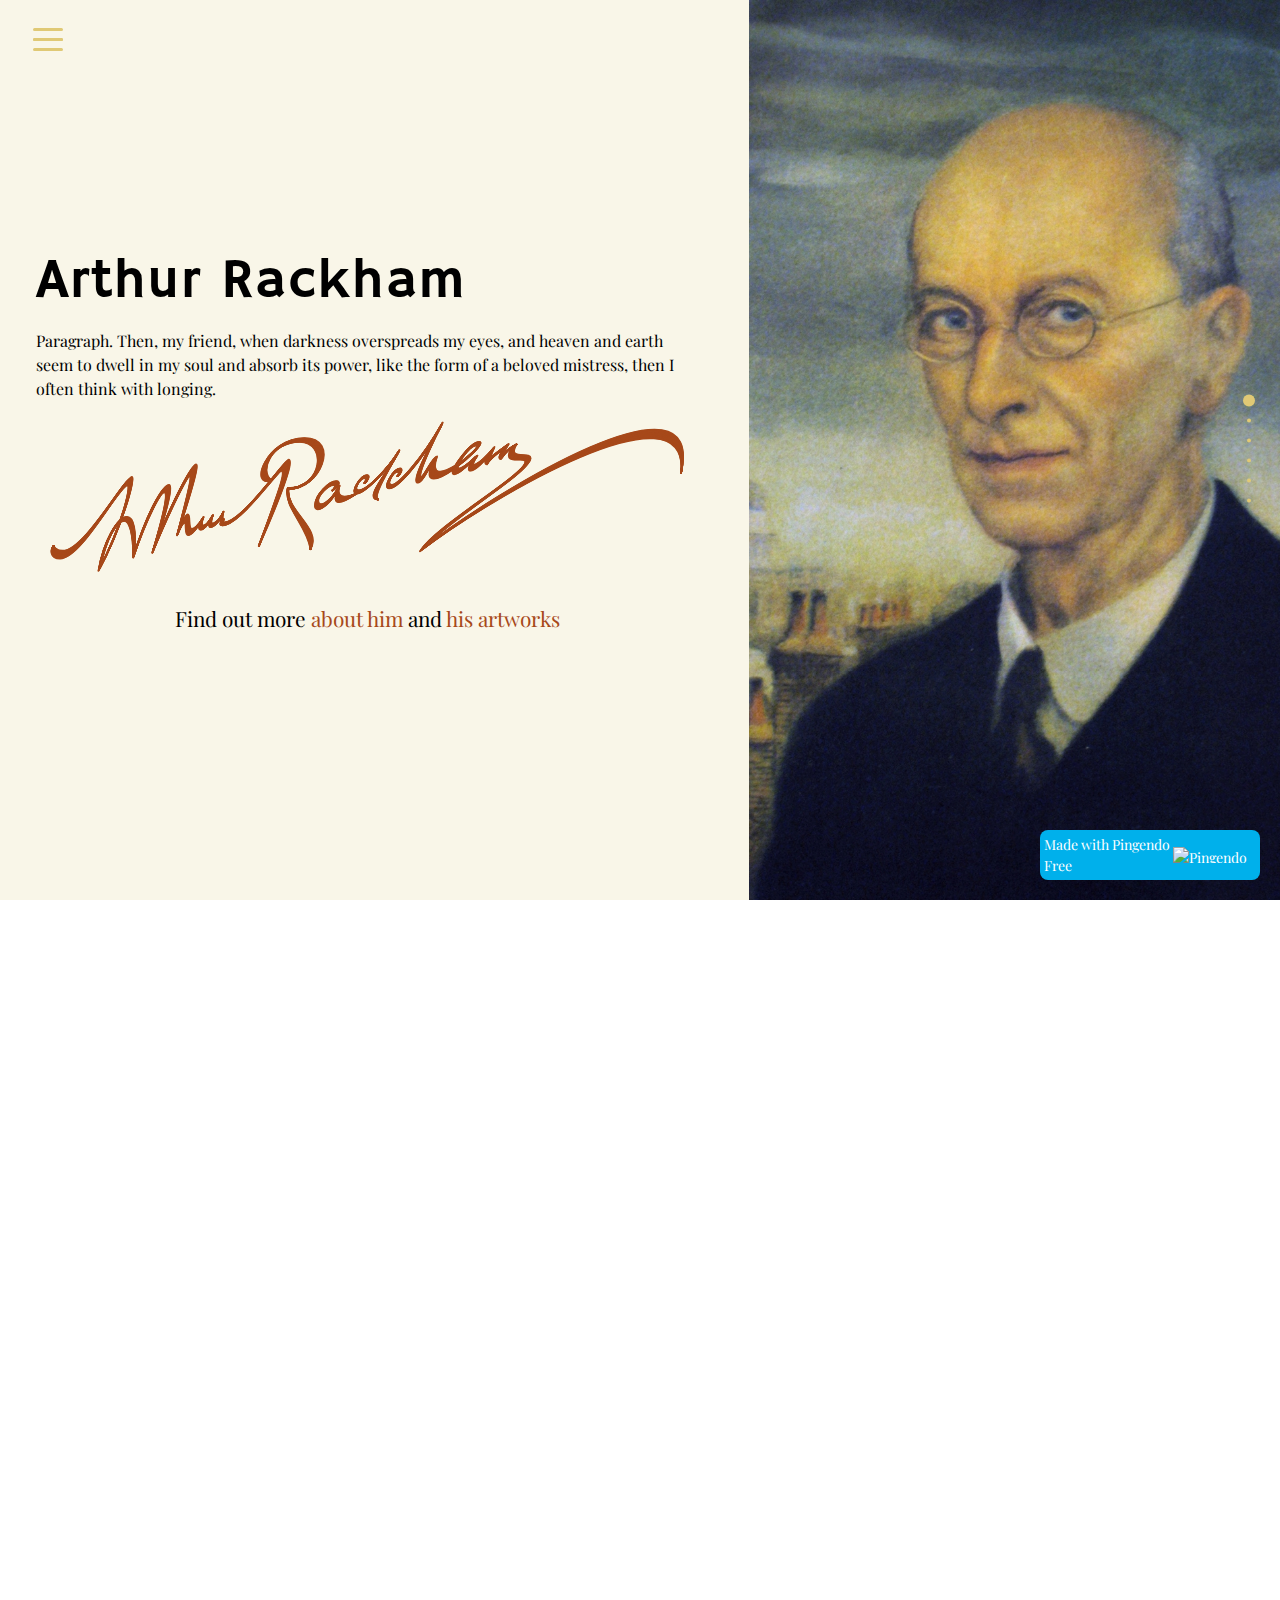
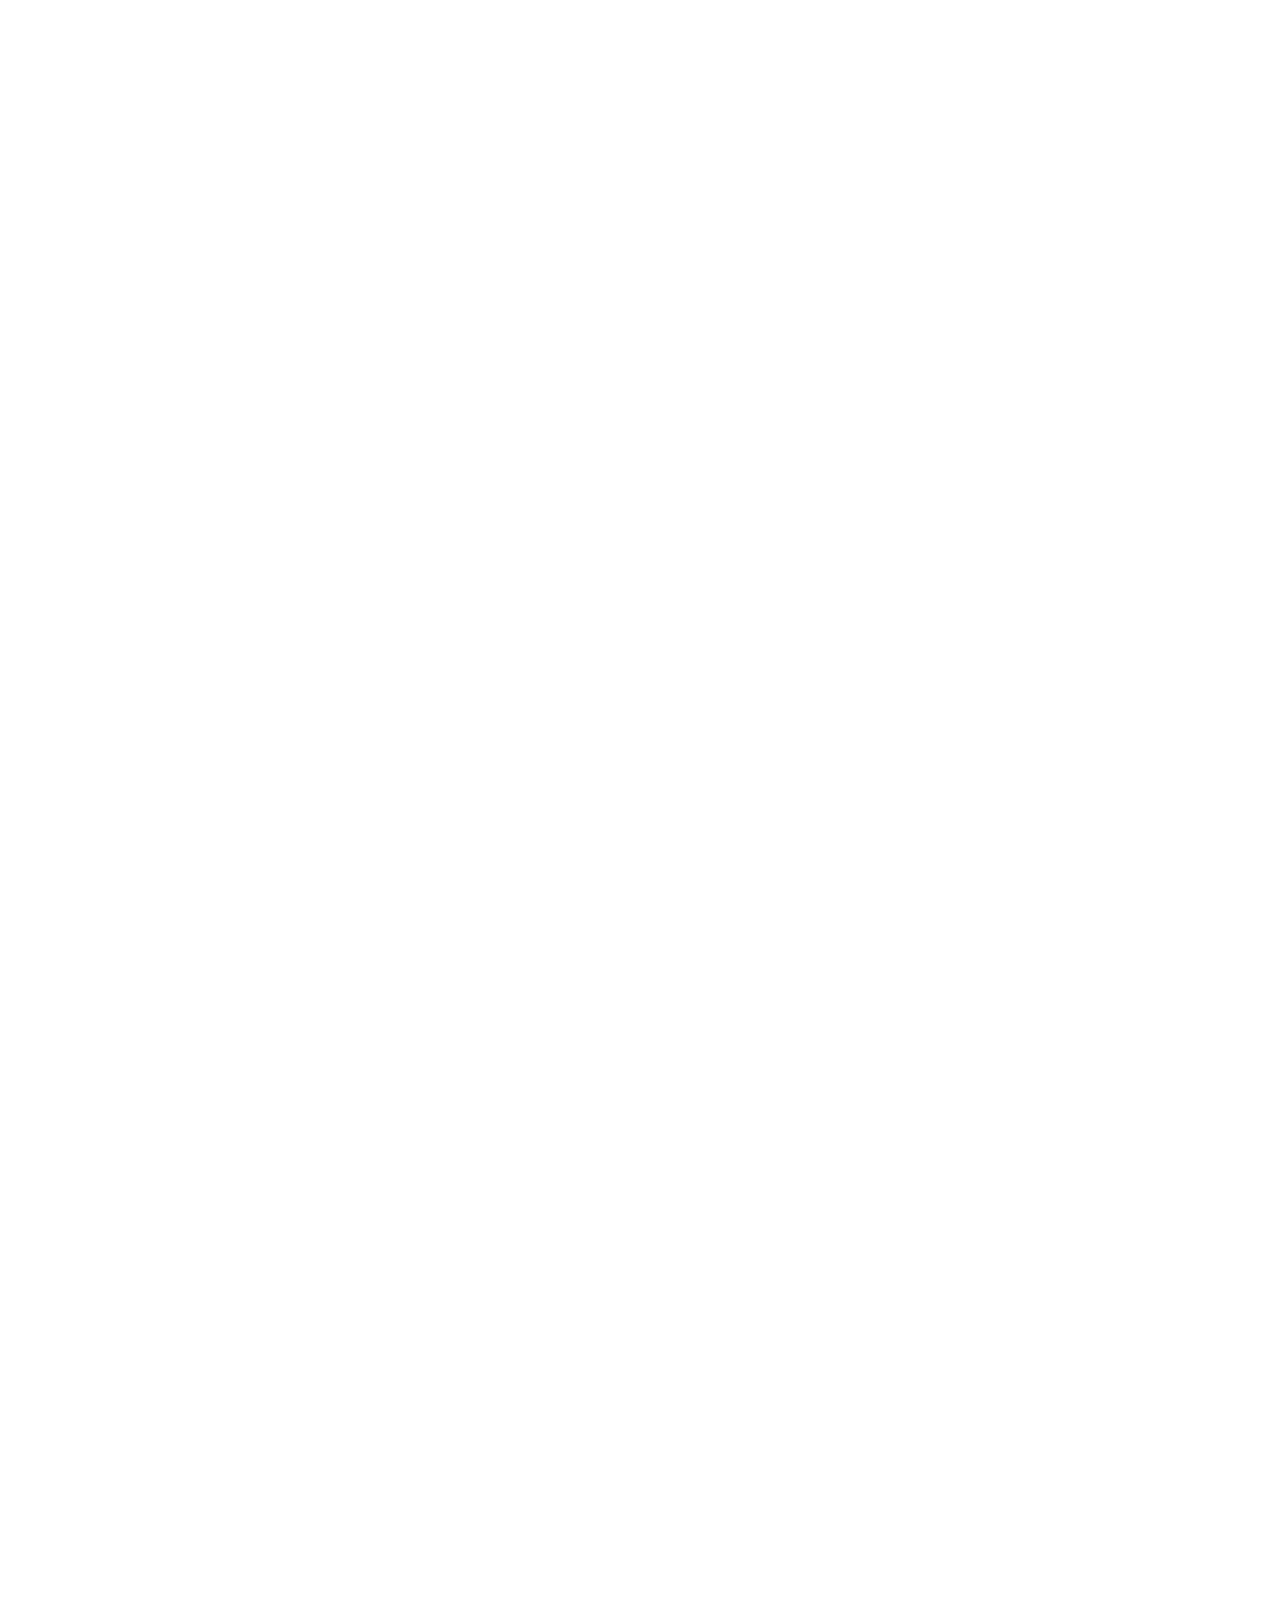
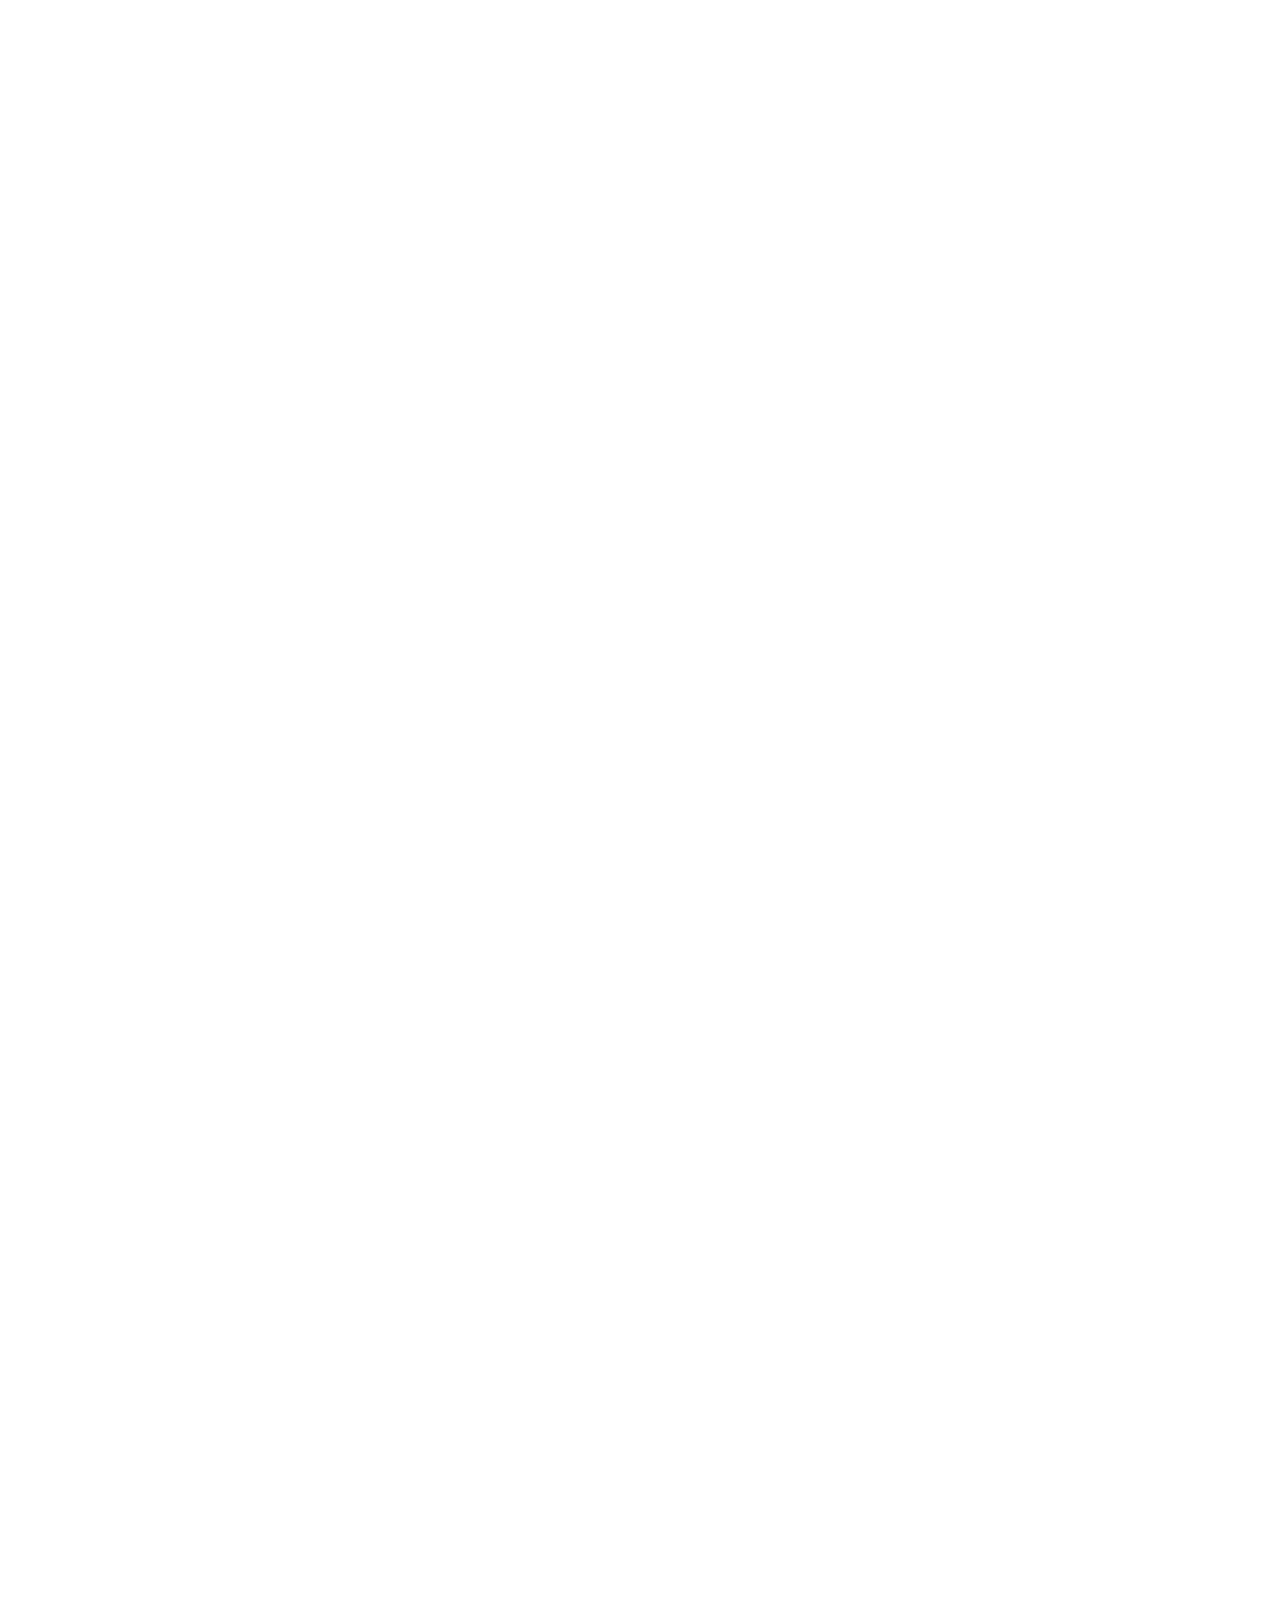
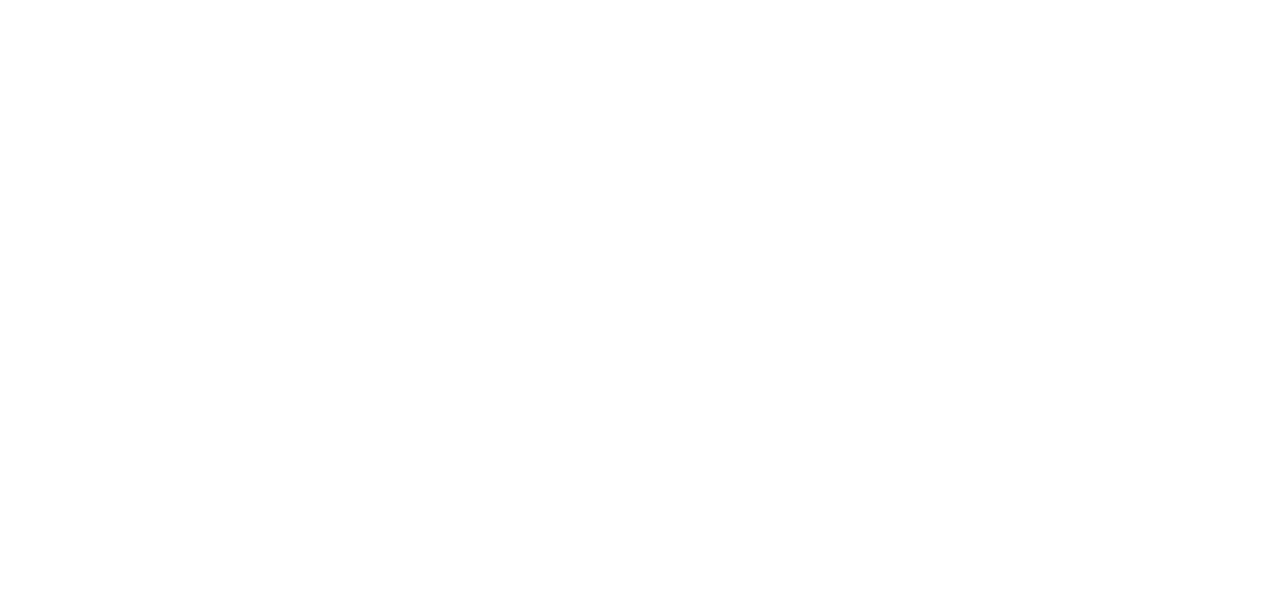
==== commit c0d626f3: "new" ====
--- a/demo.html
+++ b/demo.html
@@ -24,7 +24,7 @@
       <button class="navbar-toggler nav-button border-0 mr-auto" type="button" data-toggle="collapse" data-target="#navbar4" onclick="switchColor()">
         <div class="animated-icon"><span></span><span></span><span></span><span></span></div>
       </button>
-      <div class="collapse navbar-collapse text-center justify-content-center" id="navbar4" >
+      <div class="collapse navbar-collapse text-center justify-content-center" id="navbar4" style="">
         <ul class="navbar-nav">
           <li class="brand nav-item pb-0 mb-0"><a class="nav-link navbar-brand" href="index"><img class="d-inline-block align-top d-flex align-items-center img-fluid" src="img/signmylogo-logo - inverted.png" width="180"></a></li>
           <li class="nav-item align-items-center d-flex justify-content-center py-1"><a class="nav-link disabled" href="demo">SEE DEMO</a></li>
@@ -42,7 +42,7 @@
             <div class="signature-inner row w-100">
               <div class="col-12 my-auto px-md-4">
                 <div class="row">
-                  <div class="caption col-12" >
+                  <div class="caption col-12" style="">
                     <h1 class="display-4" style="color:#000000 !important">Arthur Rackham</h1>
                     <p style="color:#000000 !important">Paragraph. Then, my friend, when darkness overspreads my eyes, and heaven and earth seem to dwell in my soul and absorb its power, like the form of a beloved mistress, then I often think with longing.</p>
                   </div>
@@ -104,7 +104,7 @@
             </div>
           </div>
           <div class="portrait col-xl-5 col-lg-5 col-sm-12 col-12 px-0 order-first order-lg-last">
-            <div class="owl-carousel owl-theme" id="tove-jansson-artworks" >
+            <div class="owl-carousel owl-theme" id="tove-jansson-artworks" style="">
               <div style="	background-image: url(img/tove-jansson/tove-jansson-self.jpg);	background-position: center center;	background-size: cover;	background-repeat: no-repeat;" class="owl-slide"></div>
               <div style="	background-image: url(img/tove-jansson/tove-jansson-01.jpg);	background-position: center center;	background-size: cover;	background-repeat: no-repeat;" class="owl-slide"></div>
               <div class="owl-slide" style="	background-image: url(img/tove-jansson/tove-jansson-02.jpg);	background-position: center center;	background-size: cover;	background-repeat: no-repeat;"></div>
@@ -147,7 +147,7 @@
             </div>
           </div>
           <div class="portrait col-xl-5 col-lg-5 col-sm-12 col-12 px-0 order-first order-lg-last">
-            <div class="owl-carousel owl-theme" id="william-morris-artworks" >
+            <div class="owl-carousel owl-theme" id="william-morris-artworks" style="">
               <div style="	background-image: url(img/william-morris/william-morris-self.jpg);	background-position: center center;	background-size: cover;	background-repeat: no-repeat;" class="owl-slide"></div>
               <div class="owl-slide" style="	background-image: url(img/william-morris/william-morris-01.jpg);	background-position: center center;	background-size: cover;	background-repeat: no-repeat;"></div>
               <div style="	background-image: url(img/william-morris/william-morris-02.jpg);	background-position: center center;	background-size: cover;	background-repeat: no-repeat;" class="owl-slide"></div>
@@ -174,14 +174,14 @@
                   </div>
                 </div>
                 <div class="row">
-                  <div class="mx-auto px-0 col-11" >
+                  <div class="mx-auto px-0 col-11" style="">
                     <object type="image/svg+xml" data="img/signatures/ruth-orkin.svg" id="ruth-orkin"></object>
                   </div>
                   <div class="svg-title-mobile px-0 mx-auto col-10">
                     <h2 class="text-center text-lg-left mb-0 pt-3" style="color:#000000 !important">Ruth Orkin</h2>
                     <p class="text-light text-center text-lg-left pb-3 lead" style="color:#2c599b !important">American photographer, photojournalist, and filmmaker</p>
                   </div>
-                  <div class="svg-title-desktop col-12 order-first order-lg-last" >
+                  <div class="svg-title-desktop col-12 order-first order-lg-last" style="">
                     <p class="text-light lead text-center pt-3" style="color:#000000 !important">Find out more <a href="https://en.wikipedia.org/wiki/Ruth_Orkin" class="text-decoration-none" target="_blank"><span style="color:#2c599b">about her</span></a> and <a href="https://www.google.com/search?q=ruth+orkin+photos" target="_blank" class="text-decoration-none"><span style="color:#2c599b">her artworks</span></a></p>
                   </div>
                 </div>
@@ -213,7 +213,7 @@
                     <h2 class="text-center text-lg-left mb-0 pt-3" style="color:#bce3d8 !important">Edward Hopper</h2>
                     <p class="text-light text-center text-lg-left pb-3 lead" style="color:#e0c975 !important">American realist painter</p>
                   </div>
-                  <div class="svg-title-desktop col-12 order-first order-lg-last" >
+                  <div class="svg-title-desktop col-12 order-first order-lg-last" style="">
                     <p class="text-light lead text-center pt-3" style="color:#bce3d8 !important">Find out more <a href="https://en.wikipedia.org/wiki/Edward_Hopper" class="text-decoration-none" target="_blank"><span style="color:#e0c975">about him</span></a> and <a href="https://www.google.com/search?q=edward+hopper+paintings" target="_blank" class="text-decoration-none"><span style="color:#e0c975">his artworks</span></a></p>
                   </div>
                 </div>
@@ -273,9 +273,9 @@
   <script src="https://maxcdn.bootstrapcdn.com/bootstrap/4.5.2/js/bootstrap.min.js"></script>
   <script src="js/fader.js"></script>
   <script src="js/nav.slide.down.transition.js"></script>
-  <script src="js/dropdown.transition.js" ></script>
+  <script src="js/dropdown.transition.js" style=""></script>
   <script src="js/owl.carousel.js"></script>
-  <script src="js/fullpage.min.js" ></script>
+  <script src="js/fullpage.min.js" style=""></script>
   <script>
     $(document).ready(function() {
       $('.nav-button').on('click', function() {
@@ -320,50 +320,66 @@
     var williammorris = $('#william-morris-artworks');
     arthurrackham.owlCarousel({
       items: 1,
+      margin: 20,
+      smartSpeed: 600,
       mouseDrag: false,
       touchDrag: false,
       autoplay: true,
       autoplayTimeout: 2500,
+      autoplayHoverPause: true,
       loop: true,
+      lazyLoad: true,
       dots: false,
       nav: false,
       navText: ['<i class="fa fa-angle-left" aria-hidden="true"></i>', '<i class="fa fa-angle-right" aria-hidden="true"></i>']
     });
     tovejansson.owlCarousel({
       items: 1,
+      margin: 20,
+      smartSpeed: 600,
       mouseDrag: false,
       touchDrag: false,
       autoplay: true,
       autoplayTimeout: 2500,
+      autoplayHoverPause: true,
       loop: true,
+      lazyLoad: true,
       dots: false,
       nav: false,
       navText: ['<i class="fa fa-angle-left" aria-hidden="true"></i>', '<i class="fa fa-angle-right" aria-hidden="true"></i>']
     });
     williammorris.owlCarousel({
       items: 1,
+      margin: 20,
+      smartSpeed: 600,
       mouseDrag: false,
       touchDrag: false,
       autoplay: true,
       autoplayTimeout: 2500,
+      autoplayHoverPause: true,
       loop: true,
+      lazyLoad: true,
       dots: false,
       nav: false,
       navText: ['<i class="fa fa-angle-left" aria-hidden="true"></i>', '<i class="fa fa-angle-right" aria-hidden="true"></i>']
     });
     claudemonet.owlCarousel({
       items: 1,
+      margin: 20,
+      smartSpeed: 600,
       mouseDrag: false,
       touchDrag: false,
       autoplay: true,
       autoplayTimeout: 2500,
+      autoplayHoverPause: true,
       loop: true,
+      lazyLoad: true,
       dots: false,
       nav: false,
       navText: ['<i class="fa fa-angle-left" aria-hidden="true"></i>', '<i class="fa fa-angle-right" aria-hidden="true"></i>']
     });
   </script>
-  <script >
+  <script style="">
     new fullpage('#fullpage', {
       scrollingSpeed: 500,
       loopBottom: true,
@@ -380,7 +396,7 @@
       document.documentElement.style.setProperty('--vh', `${vh}px`);
     });
   </script>
-  
+  <pingendo onclick="window.open('https://pingendo.com/', '_blank')" style="cursor:pointer;position: fixed;bottom: 20px;right:20px;padding:4px;background-color: #00b0eb;border-radius: 8px; width:220px;display:flex;flex-direction:row;align-items:center;justify-content:center;font-size:14px;color:white">Made with Pingendo Free&nbsp;&nbsp;<img src="https://pingendo.com/site-assets/Pingendo_logo_big.png" class="d-block" alt="Pingendo logo" height="16"></pingendo>
 </body>
 
 </html>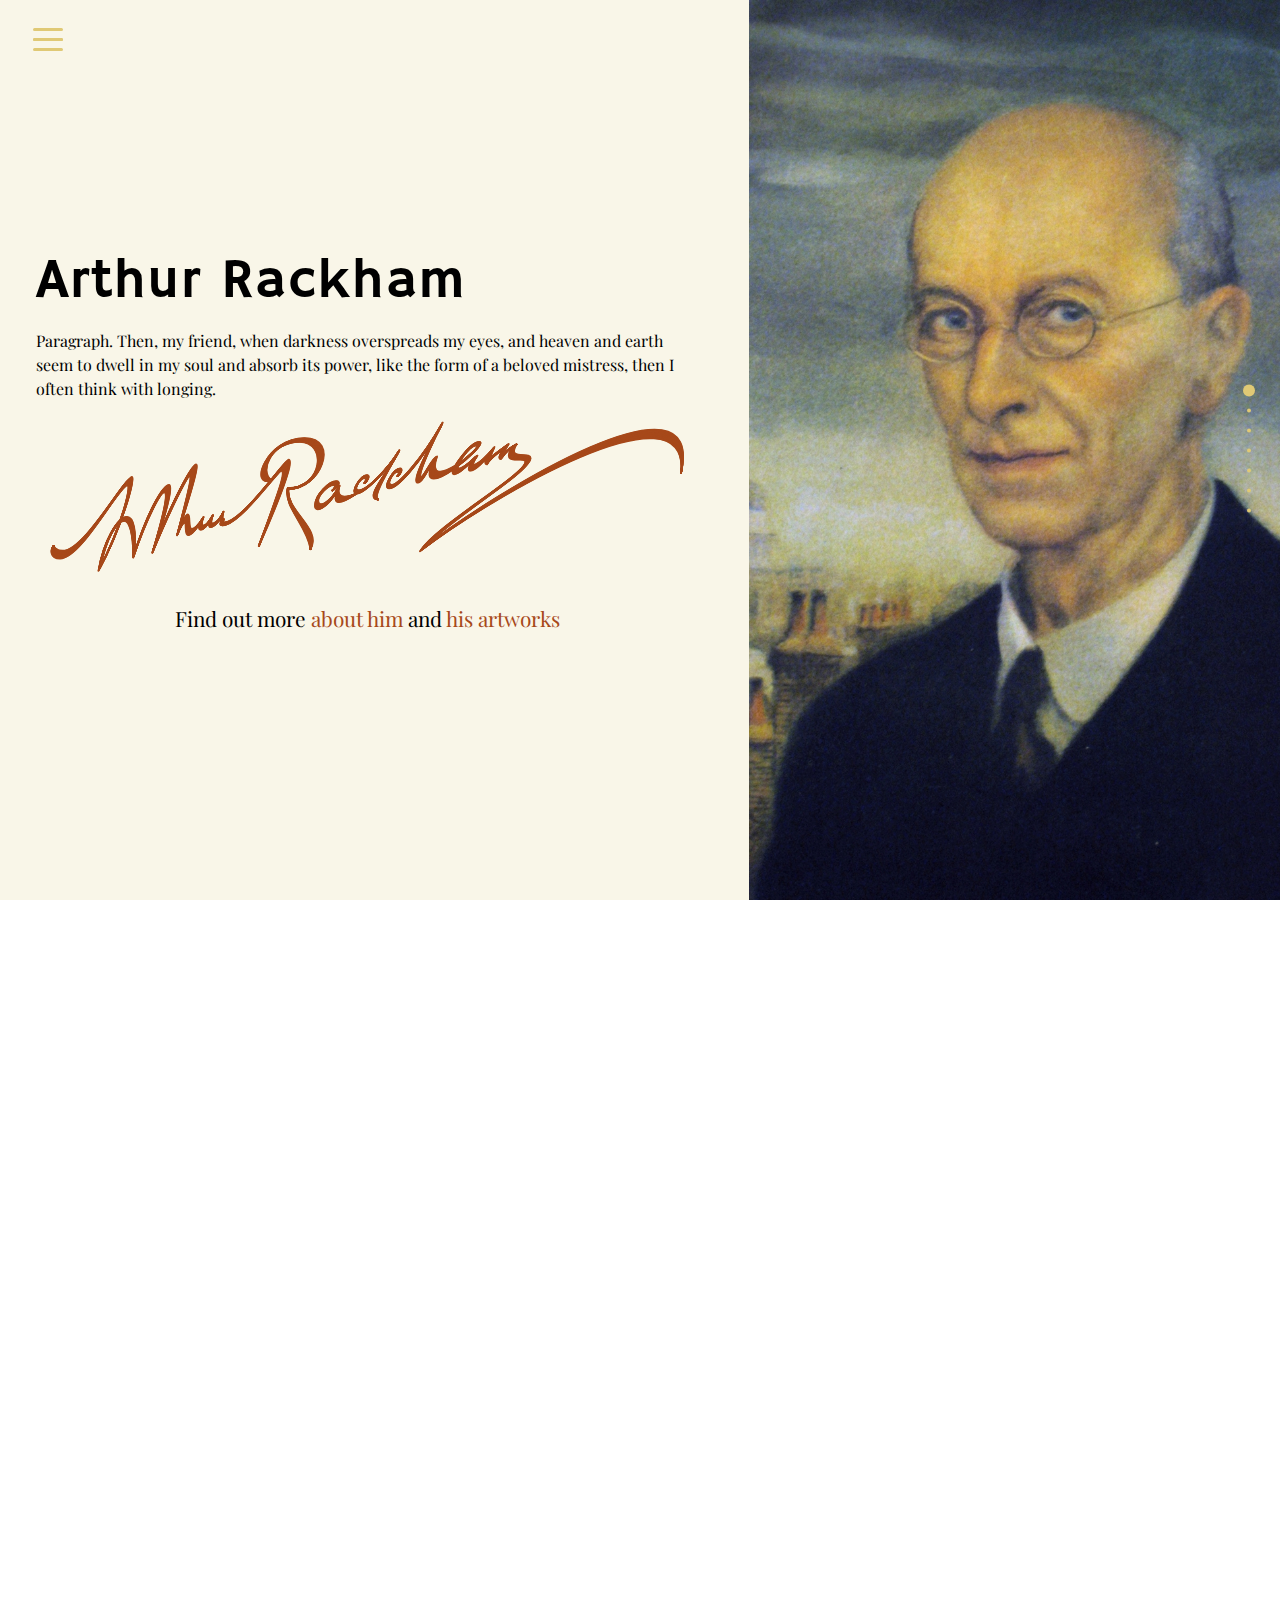
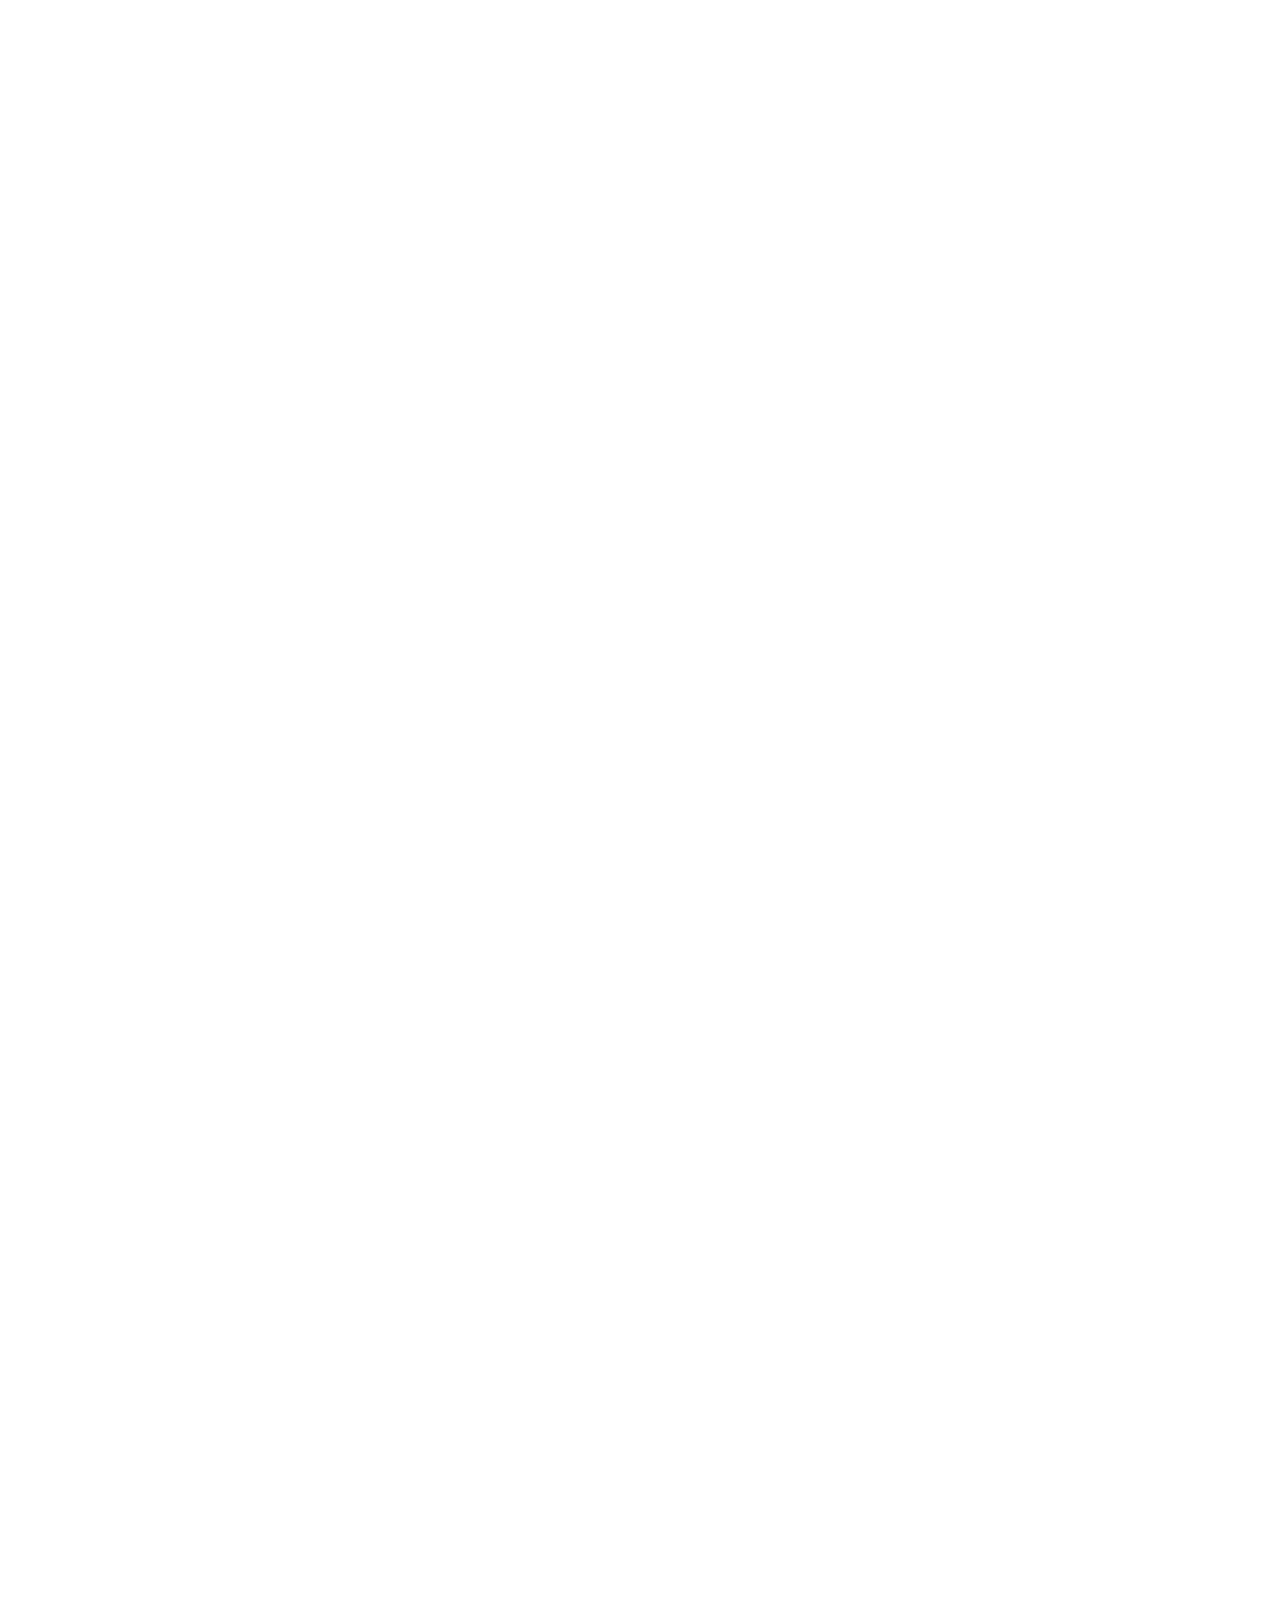
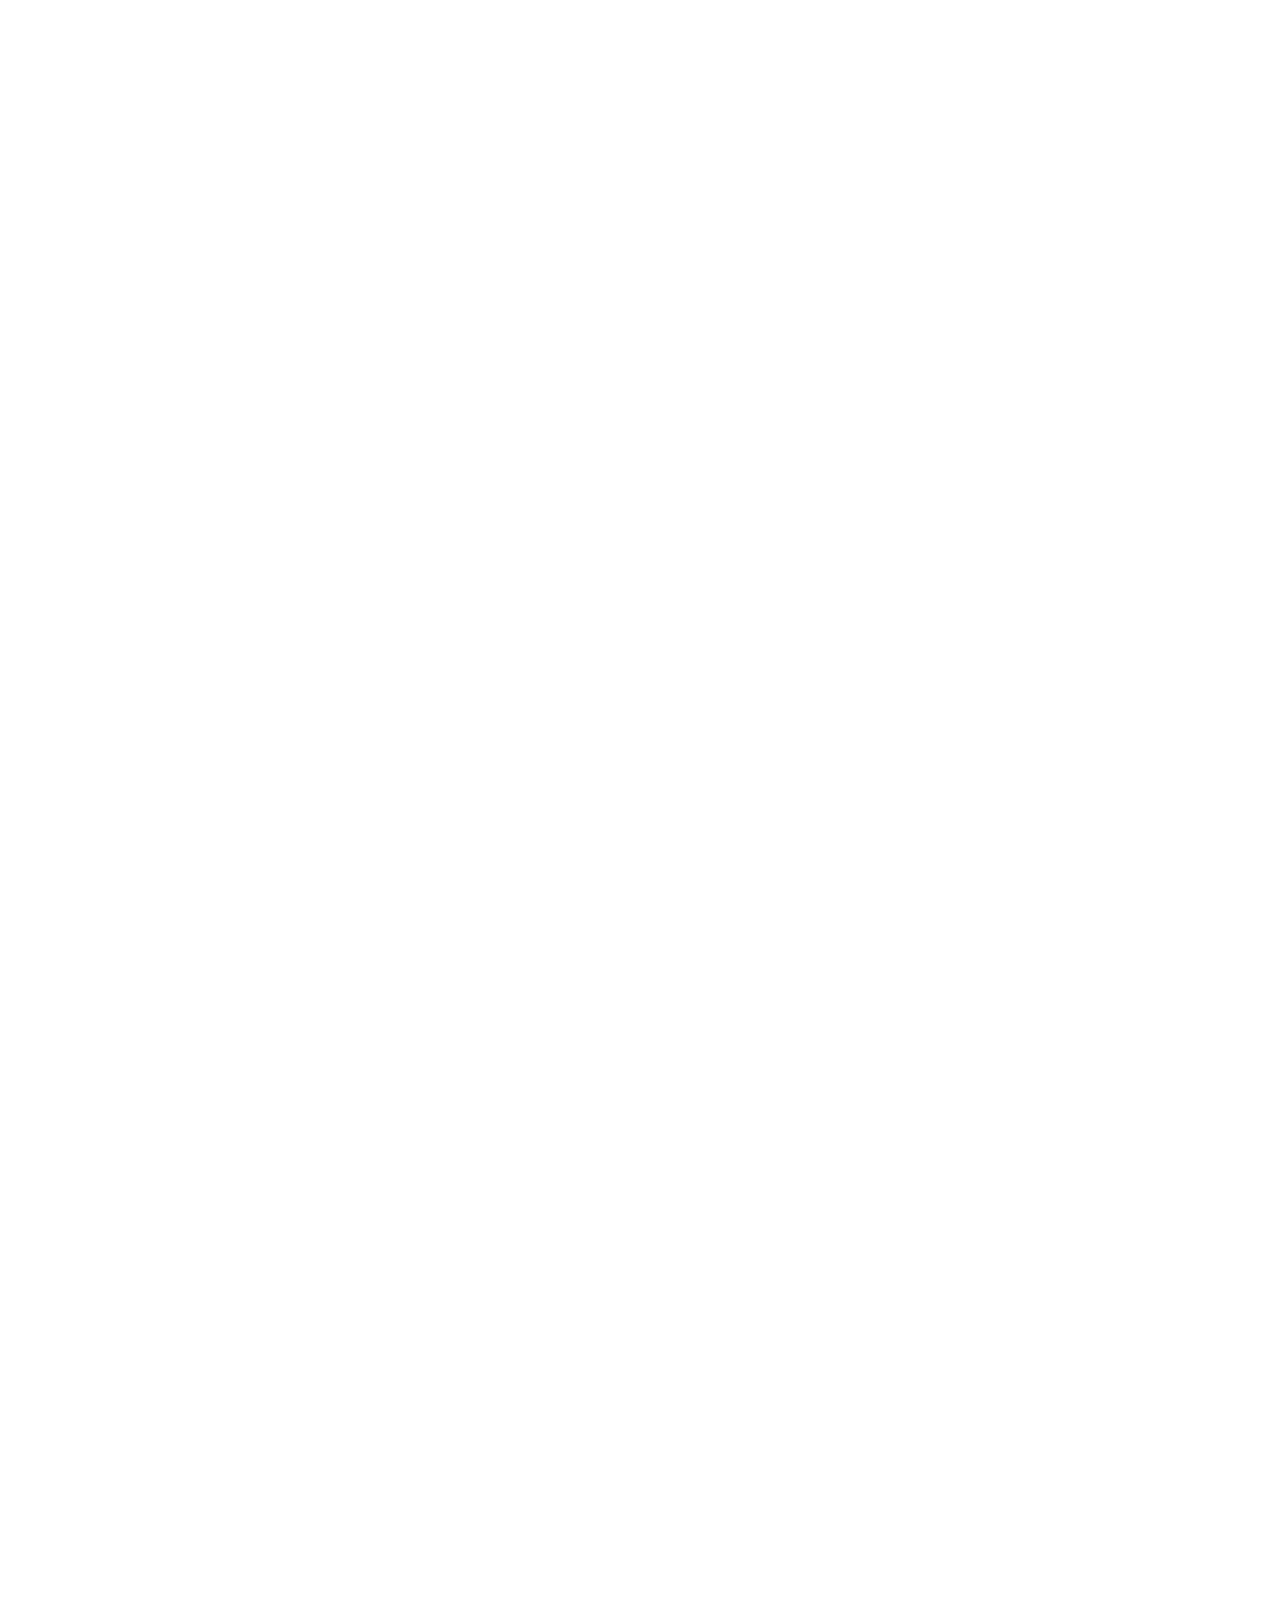
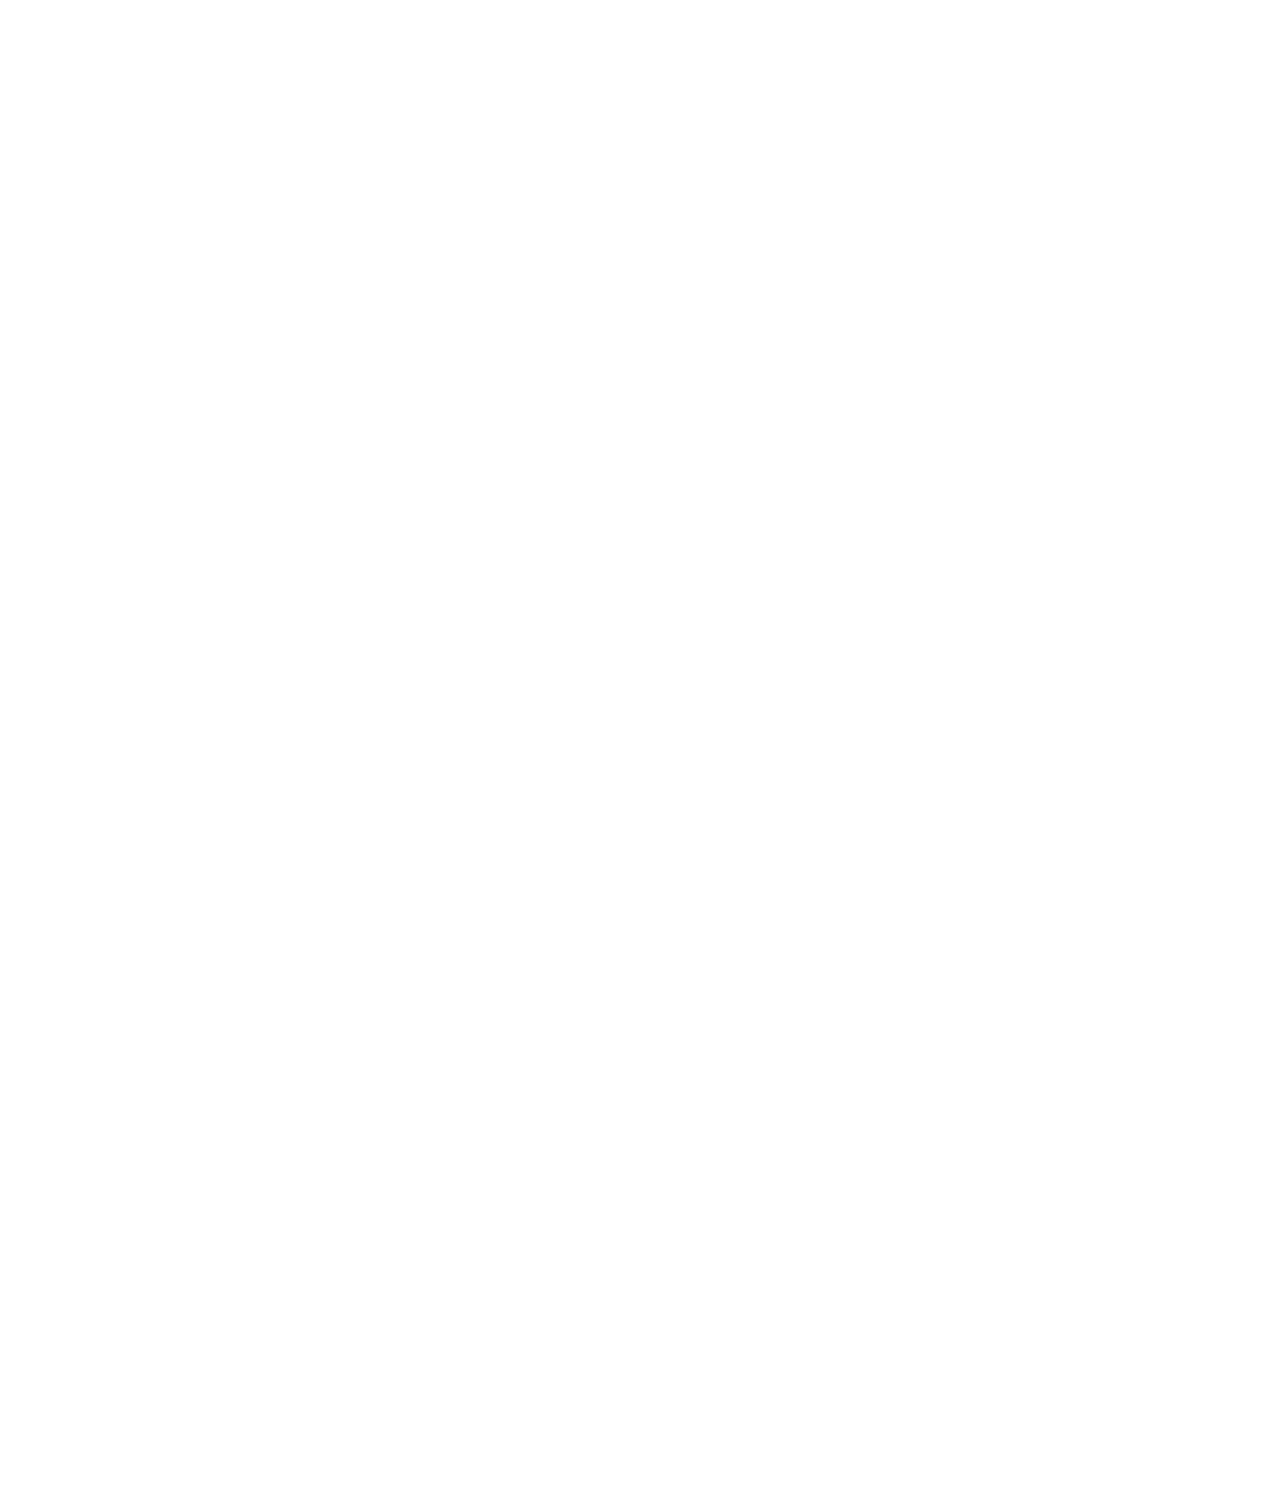
==== commit ec241270: "new" ====
--- a/demo.html
+++ b/demo.html
@@ -8,7 +8,7 @@
   <link rel="stylesheet" href="theme.css" type="text/css">
   <link rel="stylesheet" href="css/fader.css" type="text/css">
   <link rel="stylesheet" href="css/signmylogo.css">
-  <link rel="stylesheet" href="css/signmylogo-nav.css">
+  <link rel="stylesheet" href="css/signmylogo-nav-demo.css">
   <link rel="stylesheet" href="css/animated_nav_icon.css">
   <link rel="stylesheet" href="css/owl.carousel.css">
   <link rel="stylesheet" href="css/owl.theme.default.css">
@@ -26,7 +26,7 @@
       </button>
       <div class="collapse navbar-collapse text-center justify-content-center" id="navbar4" style="">
         <ul class="navbar-nav">
-          <li class="brand nav-item pb-0 mb-0"><a class="nav-link navbar-brand" href="index"><img class="d-inline-block align-top d-flex align-items-center img-fluid" src="img/signmylogo-logo - inverted.png" width="180"></a></li>
+          <li class="brand nav-item pb-0 mb-0"><a class="nav-link navbar-brand"><object type="image/svg+xml" data="img/signmylogo-logo-inverted.svg" width="180px"></object></a></li>
           <li class="nav-item align-items-center d-flex justify-content-center py-1"><a class="nav-link disabled" href="demo">SEE DEMO</a></li>
           <li class="nav-item align-items-center d-flex justify-content-center py-1"><a class="nav-link" href="">WHY SIGNMYLOGO?</a></li>
           <li class="nav-item align-items-center d-flex justify-content-center py-1"><a class="nav-link" href="">HOW TO ORDER</a></li>
@@ -62,16 +62,7 @@
               </div>
             </div>
           </div>
-          <div class="portrait col-xl-5 col-lg-5 col-sm-12 col-12 px-0 order-first order-lg-last">
-            <div class="owl-carousel owl-theme" id="arthur-rackham-artworks">
-              <div class="owl-slide" style="	background-image: url(img/arthur-rackham/arthur-rackham-self.jpg);	background-position: center center;	background-size: cover;	background-repeat: no-repeat;"></div>
-              <div style="	background-image: url(img/arthur-rackham/arthur-rackham-01.jpg);	background-position: center center;	background-size: cover;	background-repeat: no-repeat;" class="owl-slide"></div>
-              <div style="	background-image: url(img/arthur-rackham/arthur-rackham-02.jpg);	background-position: center center;	background-size: cover;	background-repeat: no-repeat;" class="owl-slide"></div>
-              <div style="	background-image: url(img/arthur-rackham/arthur-rackham-03.jpg);	background-position: center center;	background-size: cover;	background-repeat: no-repeat;" class="owl-slide"></div>
-              <div style="	background-image: url(img/arthur-rackham/arthur-rackham-04.jpg);	background-position: center center;	background-size: cover;	background-repeat: no-repeat;" class="owl-slide"></div>
-              <div style="	background-image: url(img/arthur-rackham/arthur-rackham-05.jpg);	background-position: center center;	background-size: cover;	background-repeat: no-repeat;" class="owl-slide"></div>
-              <div style="	background-image: url(img/arthur-rackham/arthur-rackham-06.jpg);	background-position: center center;	background-size: cover;	background-repeat: no-repeat;" class="owl-slide"></div>
-            </div>
+          <div class="portrait col-xl-5 col-lg-5 col-sm-12 col-12 px-0 order-first order-lg-last" style="	background-image: url(img/arthur-rackham-self.jpg);	background-position: center center;	background-size: cover;	background-repeat: no-repeat;">
           </div>
         </div>
       </div>
@@ -79,6 +70,8 @@
     <div class="section bg-light" data-anchor="ToveJansson">
       <div class="container-fluid px-0 h-100">
         <div class="row h-100">
+          <div class="portrait col-xl-5 col-lg-5 col-sm-12 col-12 px-0" style="	background-image: url(img/tove-jansson-self.jpg);	background-position: center center;	background-size: cover;	background-repeat: no-repeat;">
+          </div>
           <div class="signature col-xl-7 col-lg-7 col-sm-12 col-12 pb-sm-0 d-flex justify-content-center align-items-center">
             <div class="signature-inner row w-100">
               <div class="col-12 my-auto px-md-4">
@@ -103,18 +96,37 @@
               </div>
             </div>
           </div>
-          <div class="portrait col-xl-5 col-lg-5 col-sm-12 col-12 px-0 order-first order-lg-last">
-            <div class="owl-carousel owl-theme" id="tove-jansson-artworks" style="">
-              <div style="	background-image: url(img/tove-jansson/tove-jansson-self.jpg);	background-position: center center;	background-size: cover;	background-repeat: no-repeat;" class="owl-slide"></div>
-              <div style="	background-image: url(img/tove-jansson/tove-jansson-01.jpg);	background-position: center center;	background-size: cover;	background-repeat: no-repeat;" class="owl-slide"></div>
-              <div class="owl-slide" style="	background-image: url(img/tove-jansson/tove-jansson-02.jpg);	background-position: center center;	background-size: cover;	background-repeat: no-repeat;"></div>
-              <div style="	background-image: url(img/tove-jansson/tove-jansson-03.jpg);	background-position: center center;	background-size: cover;	background-repeat: no-repeat;" class="owl-slide"></div>
-              <div style="	background-image: url(img/tove-jansson/tove-jansson-04.jpg);	background-position: center center;	background-size: cover;	background-repeat: no-repeat;" class="owl-slide"></div>
-              <div class="owl-slide" style="	background-image: url(img/tove-jansson/tove-jansson-05.jpg);	background-position: center center;	background-size: cover;	background-repeat: no-repeat;"></div>
-              <div style="	background-image: url(img/tove-jansson/tove-jansson-06.jpg);	background-position: center center;	background-size: cover;	background-repeat: no-repeat;" class="owl-slide"></div>
-              <div style="	background-image: url(img/tove-jansson/tove-jansson-07.jpg);	background-position: center center;	background-size: cover;	background-repeat: no-repeat;" class="owl-slide"></div>
-              <div style="	background-image: url(img/tove-jansson/tove-jansson-08.jpg);	background-position: center center;	background-size: cover;	background-repeat: no-repeat;" class="owl-slide"></div>
-            </div>
+        </div>
+      </div>
+    </div>
+    <div class="section bg-light" data-anchor="RuthOrkin">
+      <div class="container-fluid px-0 h-100">
+        <div class="row h-100">
+          <div class="signature col-xl-7 col-lg-7 col-sm-12 col-12 pb-sm-0 d-flex justify-content-center align-items-center">
+            <div class="signature-inner row w-100">
+              <div class="col-12 my-auto px-md-4">
+                <div class="row">
+                  <div class="caption col-12">
+                    <h1 class="display-4" style="color:#000000 !important">Ruth Orkin</h1>
+                    <p style="color:#000000 !important">Paragraph. Then, my friend, when darkness overspreads my eyes, and heaven and earth seem to dwell in my soul and absorb its power, like the form of a beloved mistress, then I often think with longing.</p>
+                  </div>
+                </div>
+                <div class="row">
+                  <div class="mx-auto px-0 col-11" style="">
+                    <object type="image/svg+xml" data="img/signatures/ruth-orkin.svg" id="ruth-orkin"></object>
+                  </div>
+                  <div class="svg-title-mobile px-0 mx-auto col-10">
+                    <h2 class="text-center text-lg-left mb-0 pt-3" style="color:#000000 !important">Ruth Orkin</h2>
+                    <p class="text-light text-center text-lg-left pb-3 lead" style="color:#2c599b !important">American photographer, photojournalist, and filmmaker</p>
+                  </div>
+                  <div class="svg-title-desktop col-12 order-first order-lg-last" style="">
+                    <p class="text-light lead text-center pt-3" style="color:#000000 !important">Find out more <a href="https://en.wikipedia.org/wiki/Ruth_Orkin" class="text-decoration-none" target="_blank"><span style="color:#2c599b">about her</span></a> and <a href="https://www.google.com/search?q=ruth+orkin+photos" target="_blank" class="text-decoration-none"><span style="color:#2c599b">her artworks</span></a></p>
+                  </div>
+                </div>
+              </div>
+            </div>
+          </div>
+          <div class="portrait col-xl-5 col-lg-5 col-sm-12 col-12 px-0 order-first order-lg-last" style="	background-image: url(img/d6eb5d8db618a93fa6af0f9e6582d50f.jpg);	background-position: center center;	background-size: cover;	background-repeat: no-repeat;">
           </div>
         </div>
       </div>
@@ -122,6 +134,8 @@
     <div class="section bg-light" data-anchor="WilliamMorris">
       <div class="container-fluid px-0 h-100">
         <div class="row h-100">
+          <div class="portrait col-xl-5 col-lg-5 col-sm-12 col-12 px-0" style="	background-image: url(img/william-morris-self.jpg);	background-position: center center;	background-size: cover;	background-repeat: no-repeat;">
+          </div>
           <div class="signature col-xl-7 col-lg-7 col-sm-12 col-12 pb-sm-0 d-flex justify-content-center align-items-center">
             <div class="signature-inner row w-100">
               <div class="col-12 my-auto px-md-4">
@@ -146,50 +160,6 @@
               </div>
             </div>
           </div>
-          <div class="portrait col-xl-5 col-lg-5 col-sm-12 col-12 px-0 order-first order-lg-last">
-            <div class="owl-carousel owl-theme" id="william-morris-artworks" style="">
-              <div style="	background-image: url(img/william-morris/william-morris-self.jpg);	background-position: center center;	background-size: cover;	background-repeat: no-repeat;" class="owl-slide"></div>
-              <div class="owl-slide" style="	background-image: url(img/william-morris/william-morris-01.jpg);	background-position: center center;	background-size: cover;	background-repeat: no-repeat;"></div>
-              <div style="	background-image: url(img/william-morris/william-morris-02.jpg);	background-position: center center;	background-size: cover;	background-repeat: no-repeat;" class="owl-slide"></div>
-              <div style="	background-image: url(img/william-morris/william-morris-03.jpg);	background-position: center center;	background-size: cover;	background-repeat: no-repeat;" class="owl-slide"></div>
-              <div class="owl-slide" style="	background-image: url(img/william-morris/william-morris-04.jpg);	background-position: center center;	background-size: cover;	background-repeat: no-repeat;"></div>
-              <div style="	background-image: url(img/william-morris/william-morris-05.jpg);	background-position: center center;	background-size: cover;	background-repeat: no-repeat;" class="owl-slide"></div>
-              <div style="	background-image: url(img/william-morris/william-morris-06.jpg);	background-position: center center;	background-size: cover;	background-repeat: no-repeat;" class="owl-slide"></div>
-              <div style="	background-image: url(img/william-morris/william-morris-07.jpg);	background-position: center center;	background-size: cover;	background-repeat: no-repeat;" class="owl-slide"></div>
-            </div>
-          </div>
-        </div>
-      </div>
-    </div>
-    <div class="section bg-light" data-anchor="RuthOrkin">
-      <div class="container-fluid px-0 h-100">
-        <div class="row h-100">
-          <div class="signature col-xl-7 col-lg-7 col-sm-12 col-12 pb-sm-0 d-flex justify-content-center align-items-center">
-            <div class="signature-inner row w-100">
-              <div class="col-12 my-auto px-md-4">
-                <div class="row">
-                  <div class="caption col-12">
-                    <h1 class="display-4" style="color:#000000 !important">Ruth Orkin</h1>
-                    <p style="color:#000000 !important">Paragraph. Then, my friend, when darkness overspreads my eyes, and heaven and earth seem to dwell in my soul and absorb its power, like the form of a beloved mistress, then I often think with longing.</p>
-                  </div>
-                </div>
-                <div class="row">
-                  <div class="mx-auto px-0 col-11" style="">
-                    <object type="image/svg+xml" data="img/signatures/ruth-orkin.svg" id="ruth-orkin"></object>
-                  </div>
-                  <div class="svg-title-mobile px-0 mx-auto col-10">
-                    <h2 class="text-center text-lg-left mb-0 pt-3" style="color:#000000 !important">Ruth Orkin</h2>
-                    <p class="text-light text-center text-lg-left pb-3 lead" style="color:#2c599b !important">American photographer, photojournalist, and filmmaker</p>
-                  </div>
-                  <div class="svg-title-desktop col-12 order-first order-lg-last" style="">
-                    <p class="text-light lead text-center pt-3" style="color:#000000 !important">Find out more <a href="https://en.wikipedia.org/wiki/Ruth_Orkin" class="text-decoration-none" target="_blank"><span style="color:#2c599b">about her</span></a> and <a href="https://www.google.com/search?q=ruth+orkin+photos" target="_blank" class="text-decoration-none"><span style="color:#2c599b">her artworks</span></a></p>
-                  </div>
-                </div>
-              </div>
-            </div>
-          </div>
-          <div class="portrait col-xl-5 col-lg-5 col-sm-12 col-12 px-0 order-first order-lg-last" style="	background-image: url(img/d6eb5d8db618a93fa6af0f9e6582d50f.jpg);	background-position: center center;	background-size: cover;	background-repeat: no-repeat;">
-          </div>
         </div>
       </div>
     </div>
@@ -228,17 +198,7 @@
     <div class="section" data-anchor="ClaudeMonet" style="background:#fcf9ed">
       <div class="container-fluid px-0 h-100">
         <div class="row h-100">
-          <div class="portrait col-xl-5 col-lg-5 col-sm-12 col-12 px-0">
-            <div class="owl-carousel owl-theme" id="claude-monet-artworks">
-              <div class="owl-slide" style="	background-image: url(img/claude-monet/claude-monet-self.jpg);	background-position: center center;	background-size: cover;	background-repeat: no-repeat;"></div>
-              <div class="owl-slide" style="	background-image: url(img/claude-monet/claude-monet-01.jpg);	background-position: center center;	background-size: cover;	background-repeat: no-repeat;"></div>
-              <div style="	background-image: url(img/claude-monet/claude-monet-02.jpg);	background-position: center center;	background-size: cover;	background-repeat: no-repeat;" class="owl-slide"></div>
-              <div style="	background-image: url(img/claude-monet/claude-monet-03.jpg);	background-position: center center;	background-size: cover;	background-repeat: no-repeat;" class="owl-slide"></div>
-              <div style="	background-image: url(img/claude-monet/claude-monet-04.jpg);	background-position: center center;	background-size: cover;	background-repeat: no-repeat;" class="owl-slide"></div>
-              <div style="	background-image: url(img/claude-monet/claude-monet-05.jpg);	background-position: center center;	background-size: cover;	background-repeat: no-repeat;" class="owl-slide"></div>
-              <div style="	background-image: url(img/claude-monet/claude-monet-06.jpg);	background-position: center center;	background-size: cover;	background-repeat: no-repeat;" class="owl-slide"></div>
-              <div style="	background-image: url(img/claude-monet/claude-monet-07.jpg);	background-position: center center;	background-size: cover;	background-repeat: no-repeat;" class="owl-slide"></div>
-            </div>
+          <div class="portrait col-xl-5 col-lg-5 col-sm-12 col-12 px-0" style="	background-image: url(img/claude-monet-self.jpg);	background-position: center center;	background-size: cover;	background-repeat: no-repeat;">
           </div>
           <div class="signature col-xl-7 col-lg-7 col-sm-12 col-12 pb-sm-0 d-flex justify-content-center align-items-center">
             <div class="signature-inner row w-100">
@@ -260,6 +220,38 @@
                   <div class="svg-title-desktop col-12 order-first order-lg-last">
                     <p class="text-light lead text-center pt-3" style="color:#592f6e !important">Find out more <a href="https://en.wikipedia.org/wiki/Claude_Monet" class="text-decoration-none" target="_blank"><span style="color:#ae501c">about him</span></a> and <a href="https://www.google.com/search?q=claude+monet+paintings" target="_blank" class="text-decoration-none"><span style="color:#ae501c">his artworks</span></a></p>
                   </div>
+                </div>
+              </div>
+            </div>
+          </div>
+        </div>
+      </div>
+    </div>
+    <div class="section text-center bg-light h-100" data-anchor="OrderNow">
+      <div class="container pb-5">
+        <div class="row">
+          <div class="col-12 align-items-center px-sm-3 px-4 col-lg-12 col-sm-12">
+            <div class="row mx-auto">
+              <div class="col-md-12">
+                <div class="row justify-content-center">
+                  <h1 class="text-center">Find out more <a href="index#WhySignMyLogo" class="here text-decoration-none">here</a></h1>
+                </div>
+              </div>
+            </div>
+            <div class="row mx-auto">
+              <div class="col-md-12">
+                <div class="row justify-content-center">
+                  <h1 class="text-center">or</h1>
+                </div>
+              </div>
+            </div>
+            <div class="row mx-auto">
+              <div class="col-md-12">
+                <div class="row justify-content-center">
+                  <h1 class="text-center">Create <span style="color:#094877">your own</span>:</h1>
+                </div>
+                <div class="row justify-content-center">
+                  <a class="btn mx-auto mx-lg-0 btn-dark btn-lg px-3 pb-1" href="how-to-order">ORDER NOW</a>
                 </div>
               </div>
             </div>
@@ -314,78 +306,12 @@
     });
   </script>
   <script>
-    var arthurrackham = $('#arthur-rackham-artworks');
-    var tovejansson = $('#tove-jansson-artworks');
-    var claudemonet = $('#claude-monet-artworks');
-    var williammorris = $('#william-morris-artworks');
-    arthurrackham.owlCarousel({
-      items: 1,
-      margin: 20,
-      smartSpeed: 600,
-      mouseDrag: false,
-      touchDrag: false,
-      autoplay: true,
-      autoplayTimeout: 2500,
-      autoplayHoverPause: true,
-      loop: true,
-      lazyLoad: true,
-      dots: false,
-      nav: false,
-      navText: ['<i class="fa fa-angle-left" aria-hidden="true"></i>', '<i class="fa fa-angle-right" aria-hidden="true"></i>']
-    });
-    tovejansson.owlCarousel({
-      items: 1,
-      margin: 20,
-      smartSpeed: 600,
-      mouseDrag: false,
-      touchDrag: false,
-      autoplay: true,
-      autoplayTimeout: 2500,
-      autoplayHoverPause: true,
-      loop: true,
-      lazyLoad: true,
-      dots: false,
-      nav: false,
-      navText: ['<i class="fa fa-angle-left" aria-hidden="true"></i>', '<i class="fa fa-angle-right" aria-hidden="true"></i>']
-    });
-    williammorris.owlCarousel({
-      items: 1,
-      margin: 20,
-      smartSpeed: 600,
-      mouseDrag: false,
-      touchDrag: false,
-      autoplay: true,
-      autoplayTimeout: 2500,
-      autoplayHoverPause: true,
-      loop: true,
-      lazyLoad: true,
-      dots: false,
-      nav: false,
-      navText: ['<i class="fa fa-angle-left" aria-hidden="true"></i>', '<i class="fa fa-angle-right" aria-hidden="true"></i>']
-    });
-    claudemonet.owlCarousel({
-      items: 1,
-      margin: 20,
-      smartSpeed: 600,
-      mouseDrag: false,
-      touchDrag: false,
-      autoplay: true,
-      autoplayTimeout: 2500,
-      autoplayHoverPause: true,
-      loop: true,
-      lazyLoad: true,
-      dots: false,
-      nav: false,
-      navText: ['<i class="fa fa-angle-left" aria-hidden="true"></i>', '<i class="fa fa-angle-right" aria-hidden="true"></i>']
-    });
-  </script>
-  <script style="">
     new fullpage('#fullpage', {
       scrollingSpeed: 500,
       loopBottom: true,
       navigation: true,
       navigationPosition: 'right',
-      navigationTooltips: ['Arthur Rackham', 'Tove Jansson', 'William Morris', 'Ruth Orkin', 'Edward Hopper', 'Claude Monet']
+      navigationTooltips: ['Arthur Rackham', 'Tove Jansson', 'Ruth Orkin', 'William Morris', 'Edward Hopper', 'Claude Monet']
     });
   </script>
   <script>
@@ -396,7 +322,6 @@
       document.documentElement.style.setProperty('--vh', `${vh}px`);
     });
   </script>
-  <pingendo onclick="window.open('https://pingendo.com/', '_blank')" style="cursor:pointer;position: fixed;bottom: 20px;right:20px;padding:4px;background-color: #00b0eb;border-radius: 8px; width:220px;display:flex;flex-direction:row;align-items:center;justify-content:center;font-size:14px;color:white">Made with Pingendo Free&nbsp;&nbsp;<img src="https://pingendo.com/site-assets/Pingendo_logo_big.png" class="d-block" alt="Pingendo logo" height="16"></pingendo>
 </body>
 
 </html>--- a/theme.css
+++ b/theme.css
@@ -97,10 +97,6 @@
   font-size: 450%;
   font-family: 'Playfair Display', serif; }
 
-/* Adjust owl carousel's slide height */
-.slide-item {
-  height: 850px; }
-
 /* Styling owl carousel's prev & next buttons */
 .owl-prev, .owl-next {
   position: absolute;
@@ -122,6 +118,30 @@
 
 .owl-carousel .owl-item {
   -webkit-transform: translate3d(0px, 0px, 0px); }
+
+#why .owl-dots .active span {
+  background: #af3618 !important; }
+
+#why .owl-dots span {
+  background: #094877 !important; }
+
+#why .owl-dots span:hover {
+  background: #af3618 !important; }
+
+#why .owl-prev i {
+  color: #af3618; }
+
+#why .owl-next i {
+  color: #af3618; }
+
+#examples .owl-dots .active span {
+  background: #af3618 !important; }
+
+#examples .owl-dots span {
+  background: #094877 !important; }
+
+#examples .owl-dots span:hover {
+  background: #af3618 !important; }
 
 /* Responsive layout for overlapping elements */
 .overlapping-text {
@@ -297,6 +317,14 @@
   #signmylogo.animated .signmylogo-stroke4 path {
     -webkit-animation-delay: 1.2s;
             animation-delay: 1.2s; }
+
+.here {
+  color: #af3618;
+  transition: 0.3s !important; }
+
+.here:hover {
+  color: #094877;
+  transition: 0.3s !important; }
 
 /*!
  * Bootstrap v4.3.1 (https://getbootstrap.com/)
--- a/css/signmylogo.css
+++ b/css/signmylogo.css
@@ -20,6 +20,9 @@
 }
 
 @media (min-width: 991px) {
+	.section {
+		height: calc(100 * var(--vh));
+	}
 	.portrait {
 		height: calc(100 * var(--vh));
 		width: 100vw;
@@ -36,6 +39,9 @@
 }
 
 @media (max-width: 991px) {
+	.section {
+		height: calc(100 * var(--vh));
+	}
 	.portrait {
 		height: calc(45 * var(--vh));
 	}
@@ -54,6 +60,15 @@
 	.caption {
 		display: none !important;
 	}
+	#mouse {
+		display: none !important;
+	}
+}
+
+@media (max-width: 1399px) {
+	.fp-viewing-UsageExamples #fp-nav {
+		display: none
+	}
 }
 
 .fp-tooltip {
@@ -62,12 +77,20 @@
   top: -8px !important;
 }
 
-#arthur-rackham, #tove-jansson, #william-morris, #ruth-orkin, #edward-hopper, #claude-monet {
+#sign-my-logo, #arthur-rackham, #tove-jansson, #william-morris, #ruth-orkin, #edward-hopper, #claude-monet {
   pointer-events: none;
 }
 
 #fp-nav ul li a span {background: #e0c975 !important}
 .fp-tooltip {color: #e0c975 !important}
+
+.fp-viewing-Intro #sign-my-logo {display: block}
+.fp-viewing-WhatIsLogotype #sign-my-logo {display: none}
+.fp-viewing-WhyYourSignature #sign-my-logo {display: none}
+.fp-viewing-WhySignMyLogo #sign-my-logo {display: none}
+.fp-viewing-UsageExamples #sign-my-logo {display: none}
+.fp-viewing-Pricing #sign-my-logo {display: none}
+.fp-viewing-OrderNow #sign-my-logo {display: none}
 
 .fp-viewing-ArthurRackham #arthur-rackham {display: block}
 .fp-viewing-ArthurRackham #arthur-rackham-artworks {display: block}
--- a/css/signmylogo-nav-demo.css
+++ b/css/signmylogo-nav-demo.css
@@ -0,0 +1,70 @@
+/* TEMPLATE: Symmetrical nav with fullscreen menu in Mobile */
+
+.animated-icon span {background: #e0c975 !important}
+
+@media only screen
+  and (max-width: 767px) {
+    .navbar-collapse li { /* MOBILE: Adjust text in fullscreen menu */
+		font-size: 1.5rem;
+		word-spacing: -0.05rem;
+		line-height: 30px;
+		margin: 0px;
+    }
+}
+
+@media (min-width: 767px)
+  and (max-width: 991px) {
+    .navbar-collapse li { /* MOBILE: Adjust text in fullscreen menu */
+		font-size: 2rem;
+		word-spacing: -0.05rem;
+		line-height: 40px;
+		margin: 0px;
+    }
+}
+
+@media (min-width: 991px) {
+    .navbar-collapse li { /* MOBILE: Adjust text in fullscreen menu */
+		font-size: 2.5rem;
+		word-spacing: -0.05rem;
+		line-height: 50px;
+		margin: 0px;
+    }
+}
+
+.navbar-collapse { /* MOBILE: Enable fullscreen menu */
+	position: fixed;
+	top: 0%;
+	left: 0%;
+	width: 100vw;
+	height: 100vh;
+	background-color: #094877;
+	z-index: -1;
+}
+
+.navbar-nav { /* MOBILE: Position links in fullscreen menu */
+	position: absolute;
+	top: 40%;
+	left: 50%;
+	transform: translate(-50%, -50%);
+}
+
+.navbar { /* MOBILE: Fade out navbar color on switch */
+	transition: 0.3s !important;
+}
+
+.nav-item a {
+	color: white !important;
+}
+
+.switch-color { /* MOBILE: Disable scroll in fullscreen menu */
+	overflow: hidden;
+}
+
+.switch-color .nav-item:hover a { /* MOBILE: Text hover color in fullscreen menu */
+	color: #af3618 !important;
+	transition: 0.3s !important;
+}
+
+.switch-color .animated-icon span { /* MOBILE: Change nav toggler color on switch */
+	background: #f9f6e8 !important;
+}